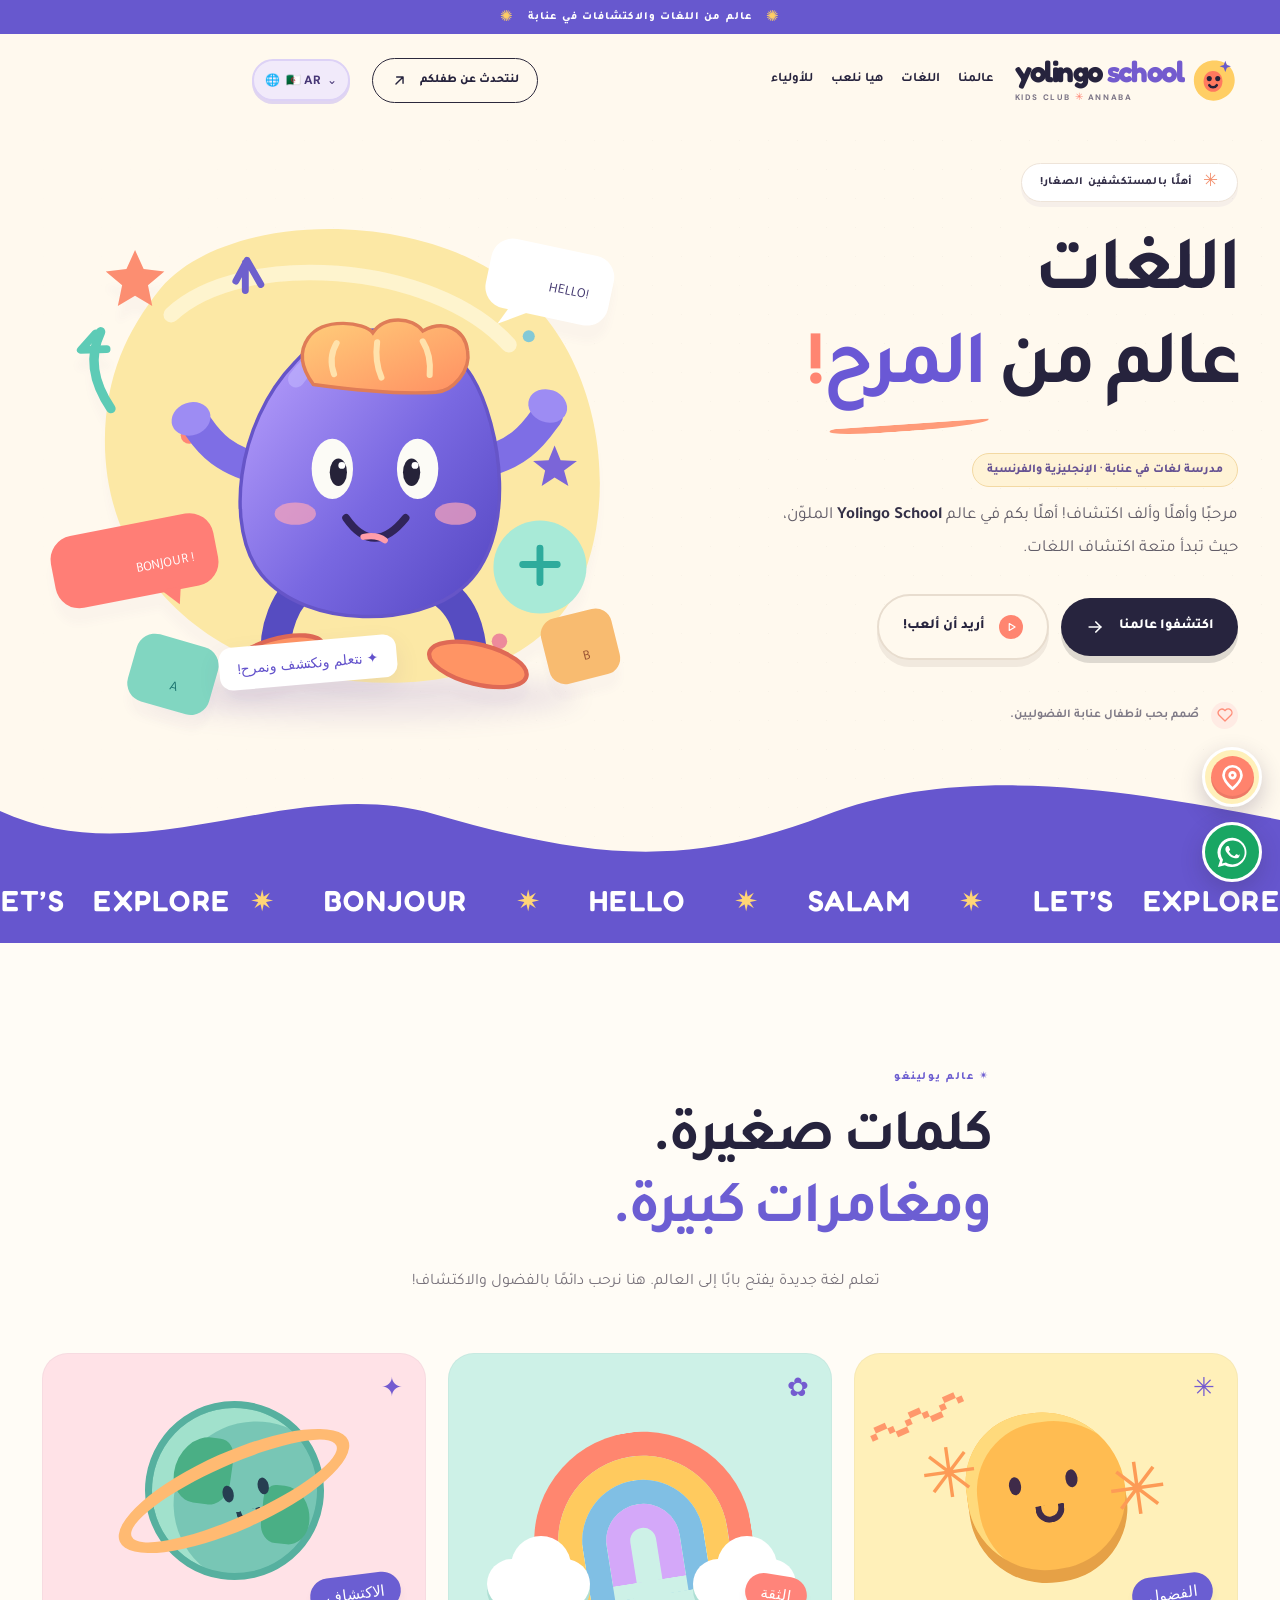
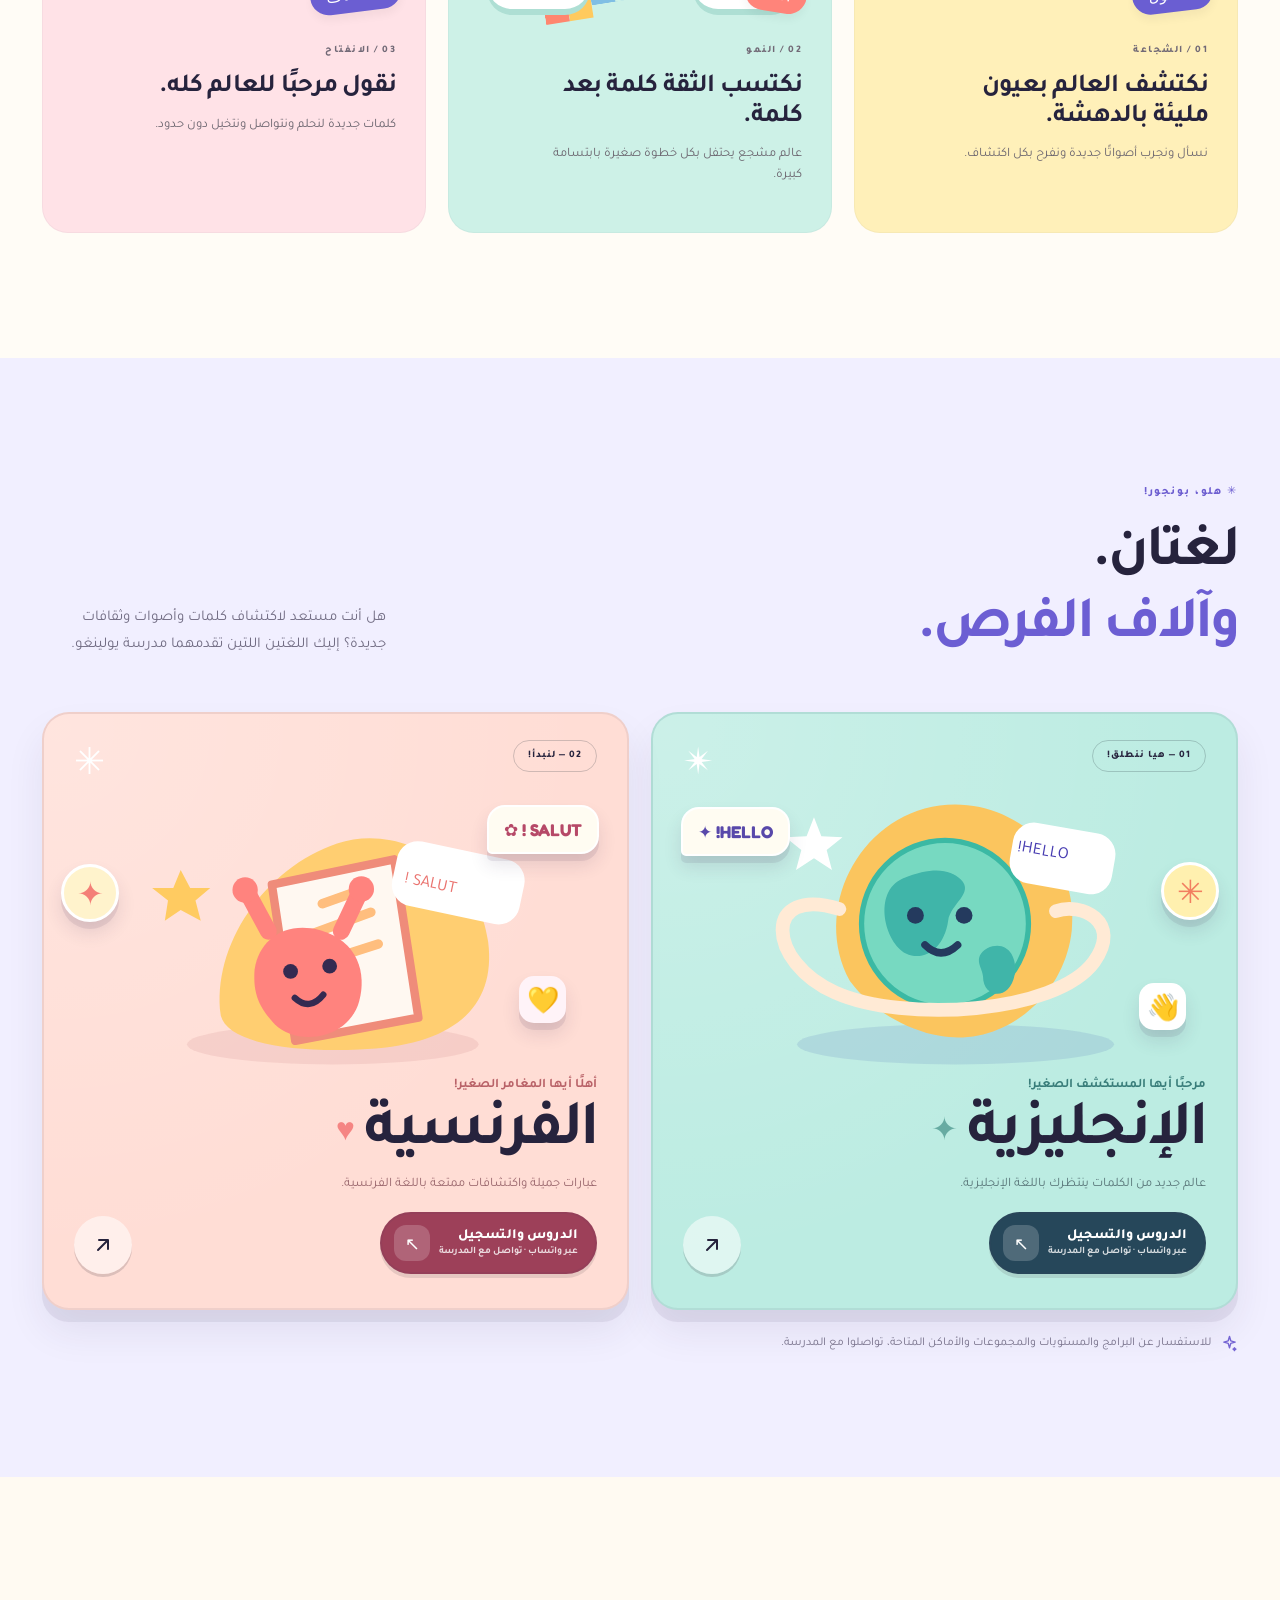
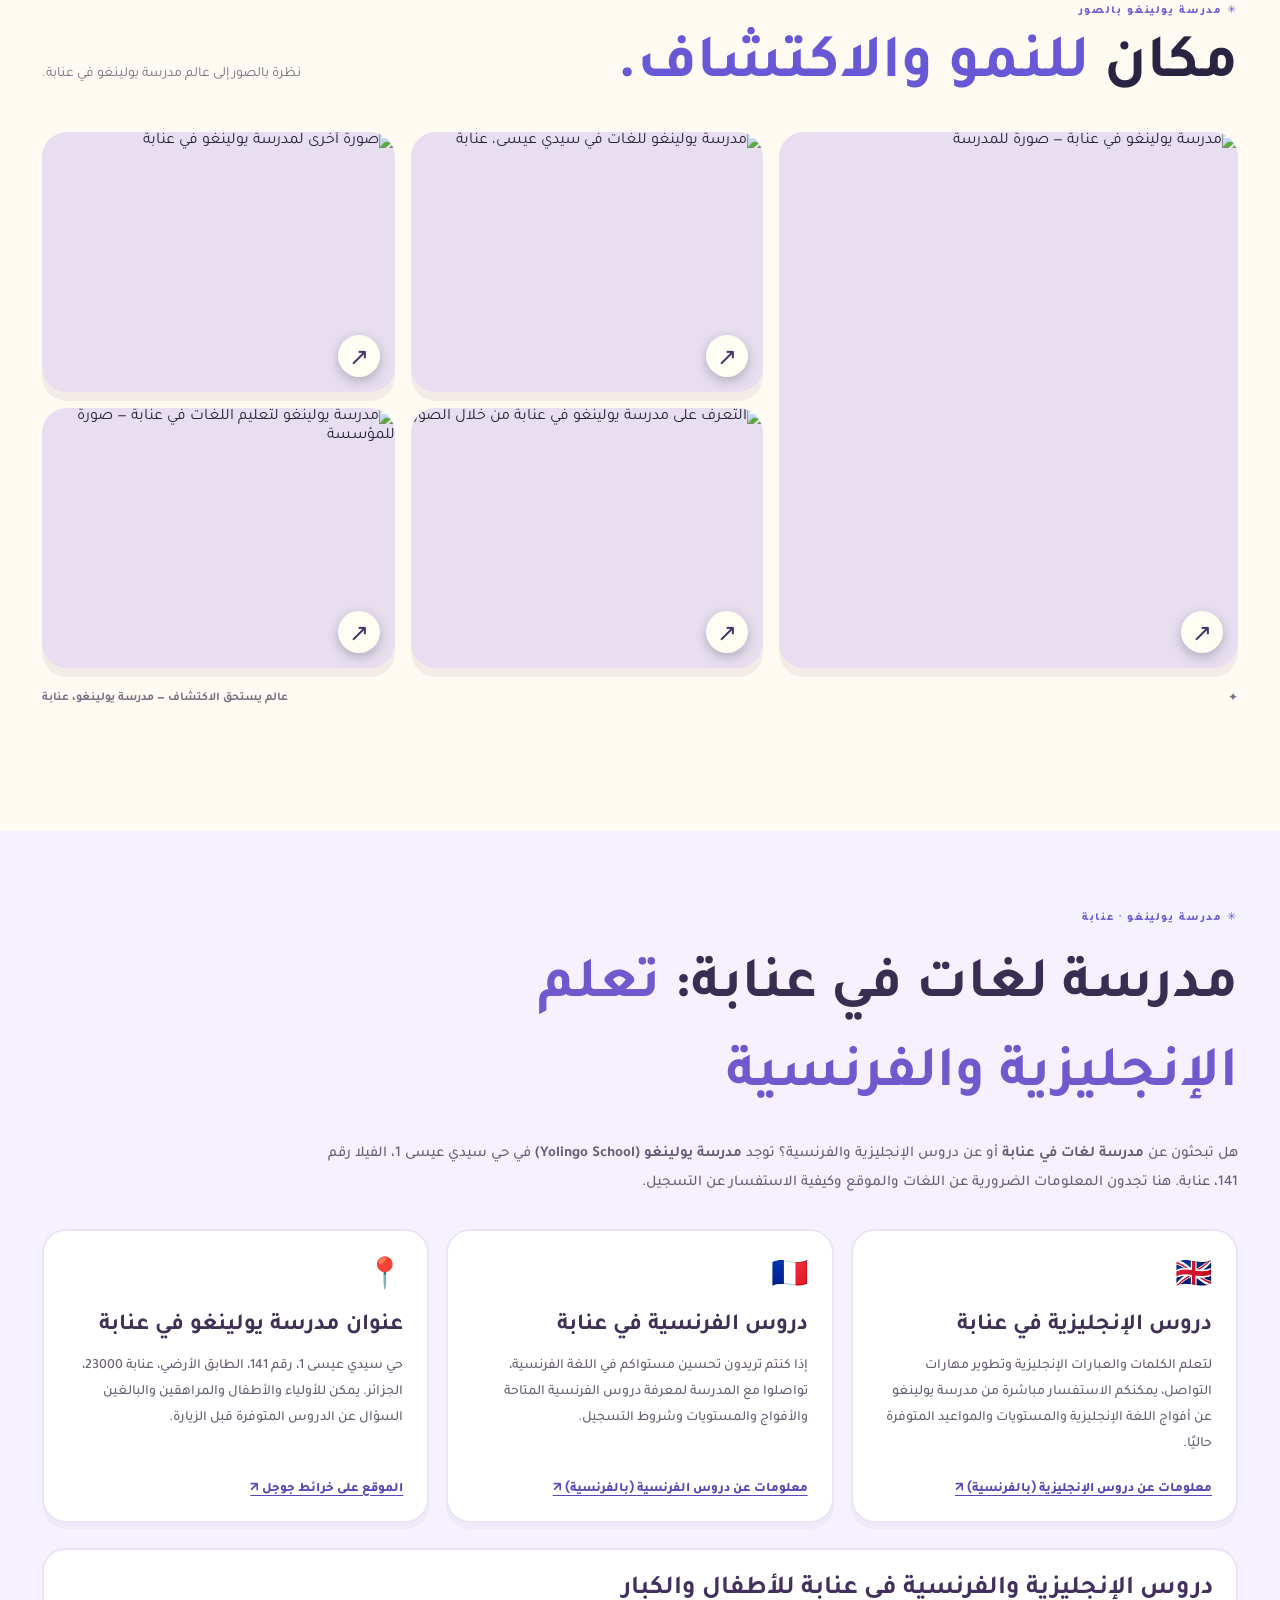
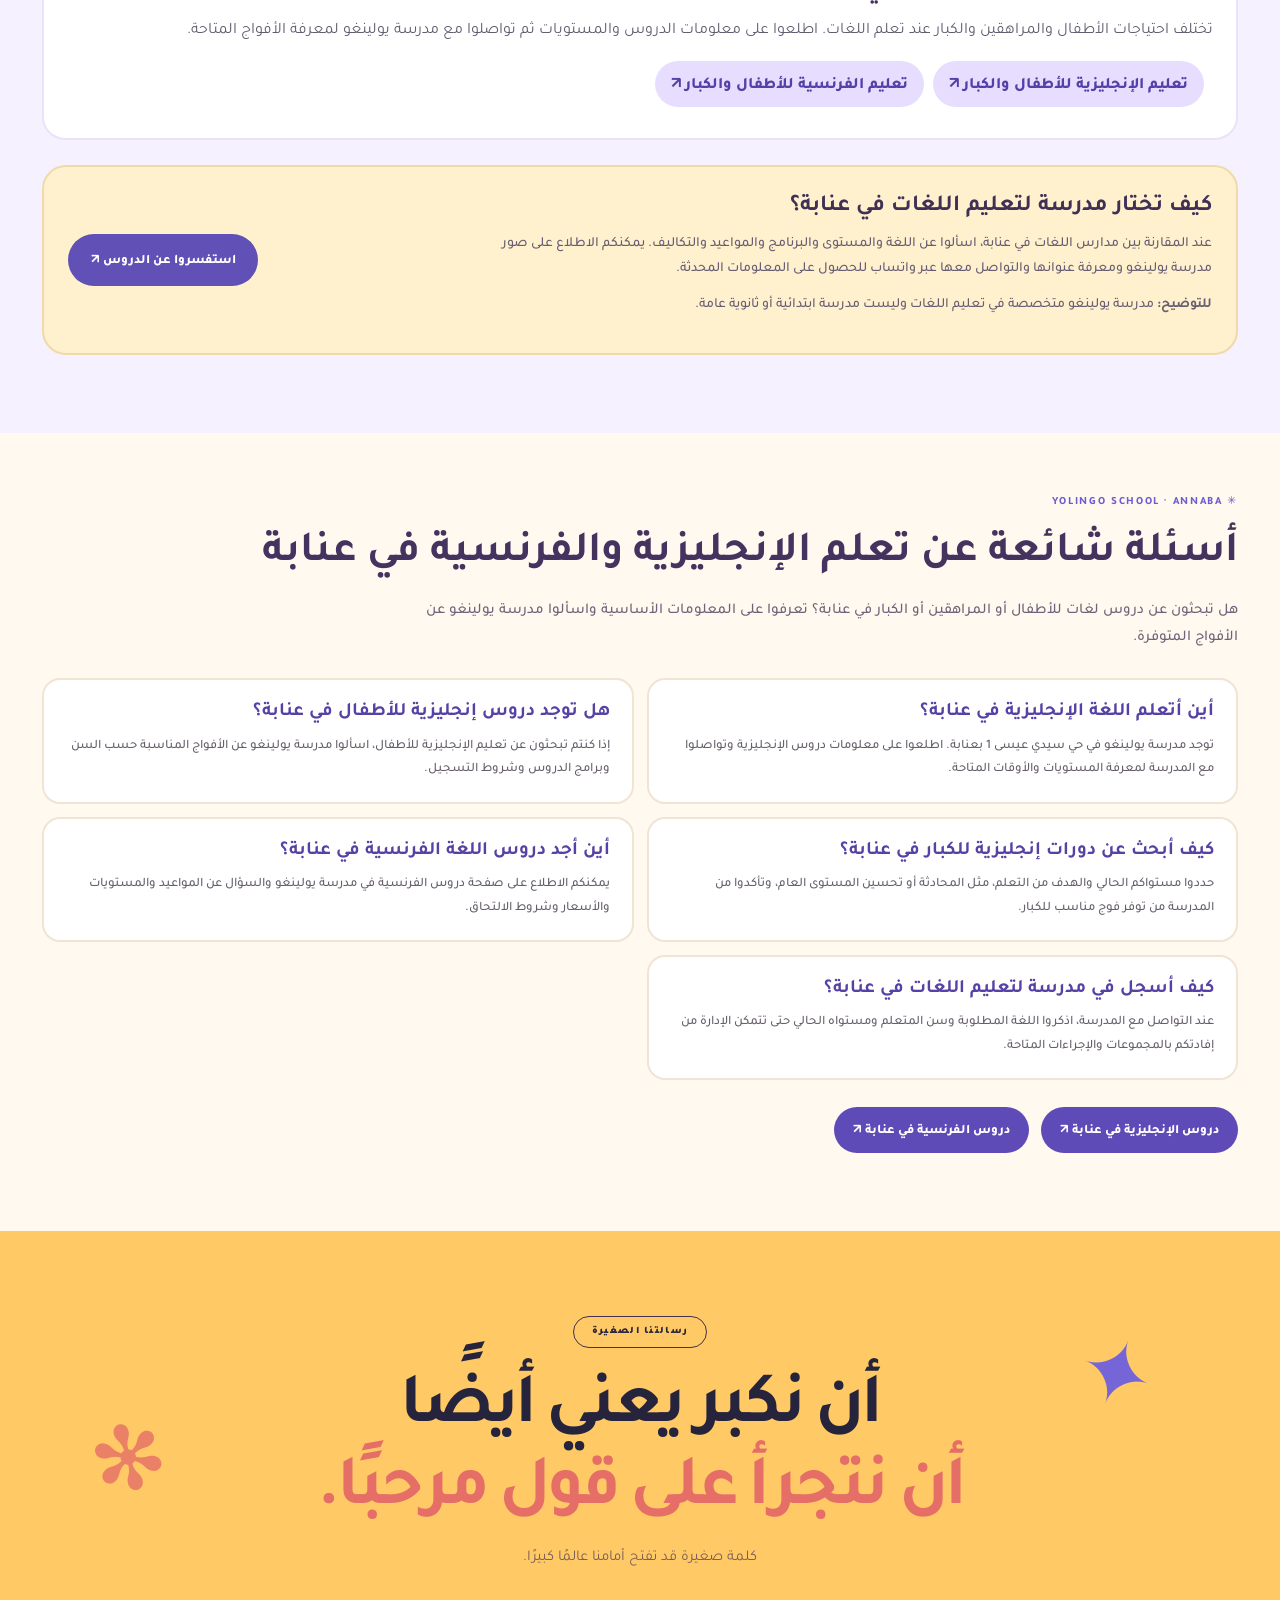
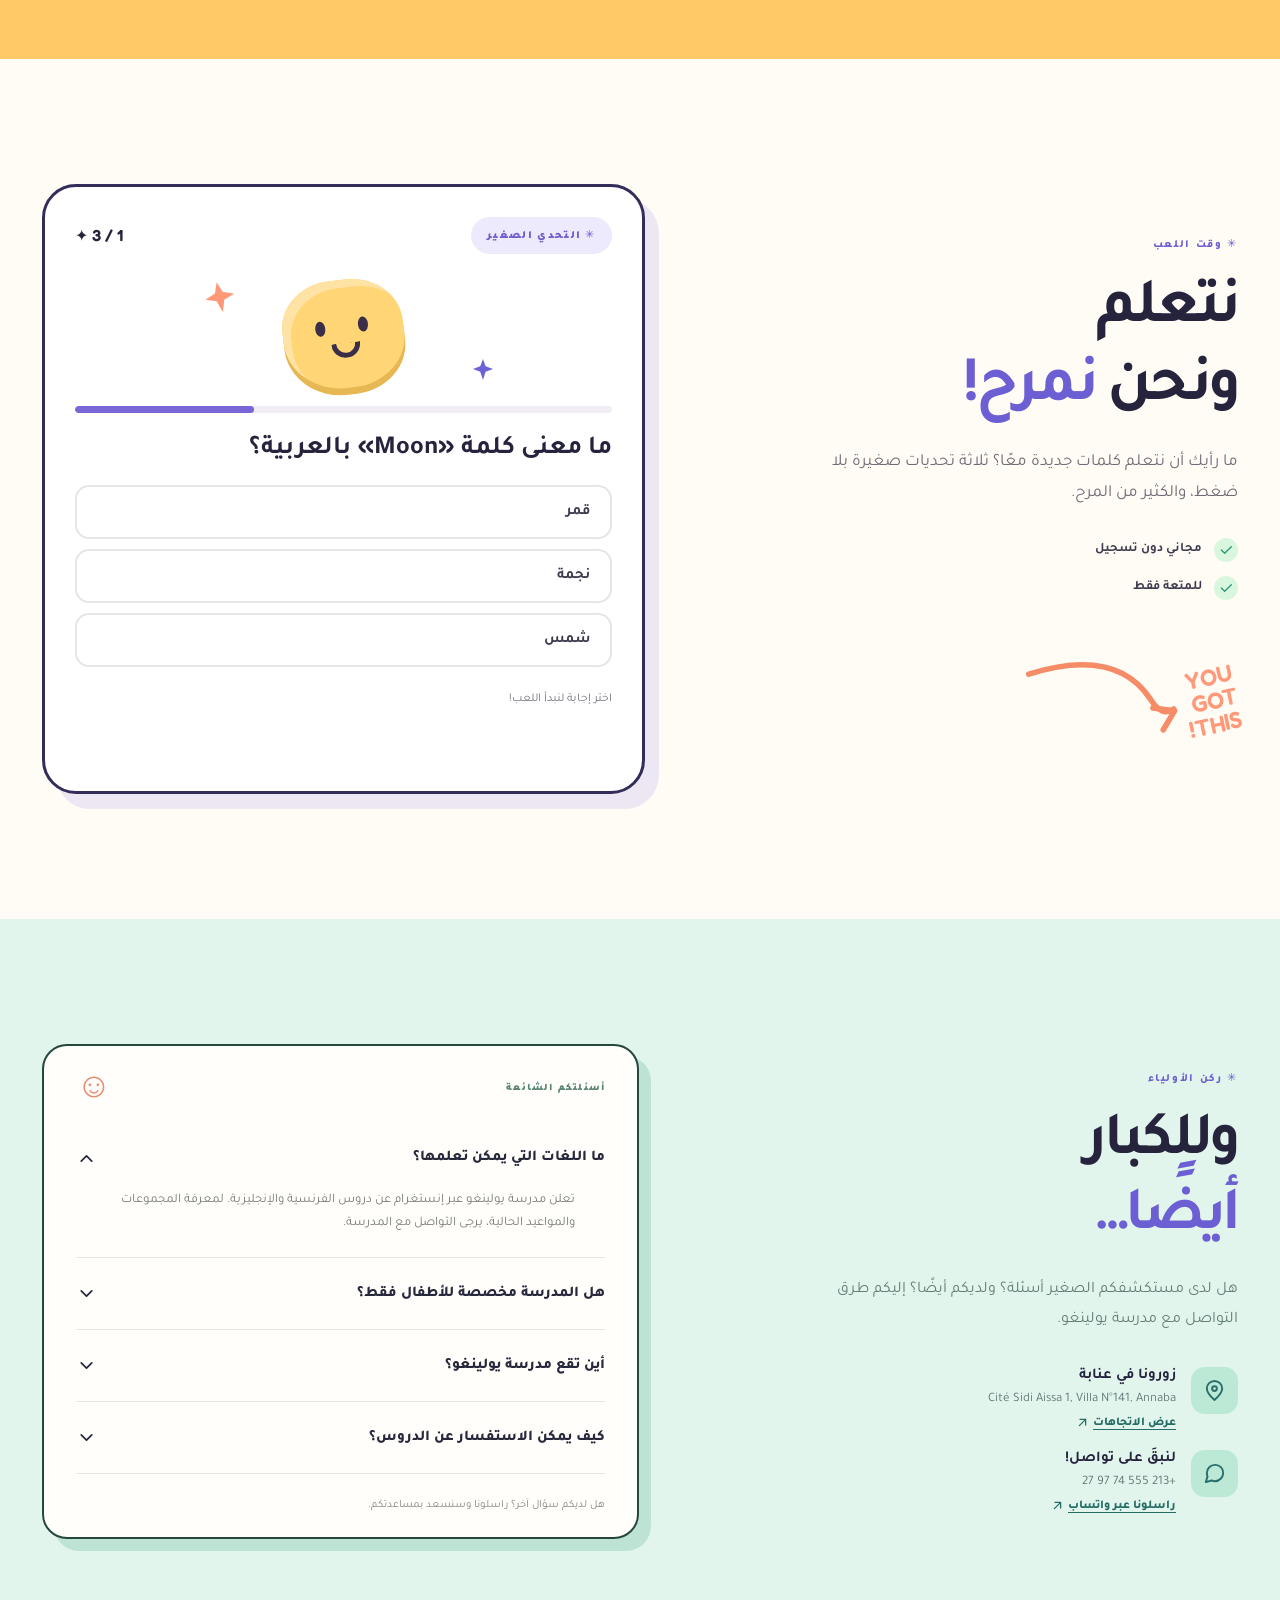
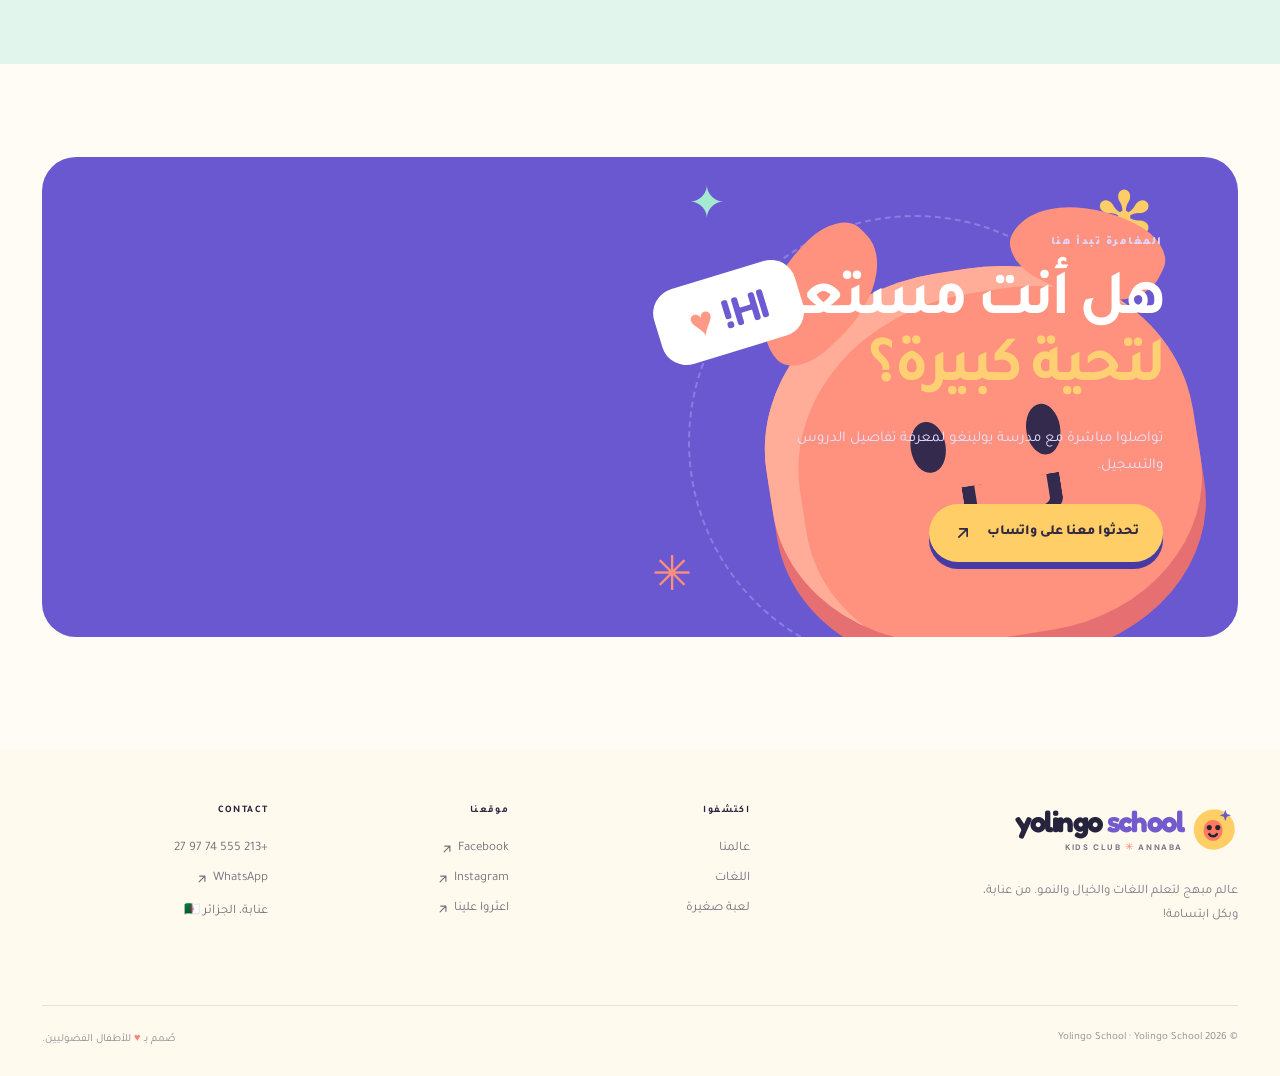
==== ar/index.html @ d71b5281 "Improve Yolingo SEO previews headings images and style caching" ====
<!doctype html>
<html lang="ar" dir="rtl">
  <head>
    
    
    
    <meta charset="UTF-8" />
    <meta name="viewport" content="width=device-width, initial-scale=1.0, viewport-fit=cover" />
    <meta name="theme-color" content="#fff9ed" />
    
    
    
    
    
    
    <link rel="icon" href="/favicon.svg" type="image/svg+xml" />
    <link rel="preconnect" href="https://fonts.googleapis.com" />
    <link rel="preconnect" href="https://fonts.gstatic.com" crossorigin />
    <link href="https://fonts.googleapis.com/css2?family=DM+Sans:wght@400;500;600;700&family=Fredoka:wght@400;500;600;700&display=swap" rel="stylesheet" />
    <script>document.documentElement.classList.add("js")</script>
    
  
    <title>مدرسة يولينغو عنابة | مدرسة لغات ودروس الإنجليزية والفرنسية</title>
    <meta name="description" content="مدرسة يولينغو للغات في عنابة، سيدي عيسى. دروس الإنجليزية والفرنسية للأطفال والمراهقين والكبار. الموقع والتواصل والاستفسار عن التسجيل." />
    <meta name="robots" content="index, follow, max-image-preview:large" />
    <link rel="canonical" href="https://yolingo-school.github.io/ar/" />
    <link rel="alternate" hreflang="x-default" href="https://yolingo-school.github.io/" />
<link rel="alternate" hreflang="fr" href="https://yolingo-school.github.io/" />
<link rel="alternate" hreflang="fr-DZ" href="https://yolingo-school.github.io/" />
<link rel="alternate" hreflang="ar" href="https://yolingo-school.github.io/ar/" />
<link rel="alternate" hreflang="ar-DZ" href="https://yolingo-school.github.io/ar/" />
<link rel="alternate" hreflang="en" href="https://yolingo-school.github.io/en/" />
<link rel="alternate" hreflang="en-DZ" href="https://yolingo-school.github.io/en/" />
    <meta property="og:type" content="website" />
    <meta property="og:site_name" content="Yolingo School" />
    <meta property="og:locale" content="ar_DZ" />
    <meta property="og:url" content="https://yolingo-school.github.io/ar/" />
    <meta property="og:title" content="مدرسة يولينغو عنابة | مدرسة لغات ودروس الإنجليزية والفرنسية" />
    <meta property="og:description" content="مدرسة يولينغو للغات في عنابة، سيدي عيسى. دروس الإنجليزية والفرنسية للأطفال والمراهقين والكبار. الموقع والتواصل والاستفسار عن التسجيل." />
    <meta name="twitter:card" content="summary_large_image" />
    <meta name="twitter:title" content="مدرسة يولينغو عنابة | مدرسة لغات ودروس الإنجليزية والفرنسية" />
    <meta name="twitter:description" content="مدرسة يولينغو للغات في عنابة، سيدي عيسى. دروس الإنجليزية والفرنسية للأطفال والمراهقين والكبار. الموقع والتواصل والاستفسار عن التسجيل." />
    <script type="application/ld+json">{"@context":"https://schema.org","@graph":[{"@type":["EducationalOrganization","LocalBusiness"],"@id":"https://yolingo-school.github.io/#yolingo-school","name":"Yolingo School","alternateName":["Yolingo","مدرسة يولينغو"],"description":"Language school in Annaba, Algeria, offering information about English and French language classes.","url":"https://yolingo-school.github.io/","telephone":"+213555749727","address":{"@type":"PostalAddress","streetAddress":"Cité Sidi Aïssa 1, Villa n°141, rez-de-chaussée","addressLocality":"Annaba","addressRegion":"Annaba","postalCode":"23000","addressCountry":"DZ"},"hasMap":"https://www.google.com/maps/dir/?api=1&destination=Yolingo%20School%2C%20Cit%C3%A9%20Sidi%20A%C3%AFssa%2C%201%20N141%2C%20Annaba%2023000%2C%20Algeria&destination_place_id=ChIJIXw7XKIH8BIRXjGzTcsNA-w","sameAs":["https://www.facebook.com/people/Yolingo-School/61583893682481/","https://www.instagram.com/yolingo_school_/"],"areaServed":{"@type":"City","name":"Annaba"},"availableLanguage":["fr","en","ar"],"contactPoint":{"@type":"ContactPoint","telephone":"+213555749727","contactType":"customer service","availableLanguage":["fr","en","ar"]},"image":"https://yolingo-school.github.io/assets/social-ar.png","logo":"https://yolingo-school.github.io/assets/school-logo.png"},{"@type":"WebSite","@id":"https://yolingo-school.github.io/#website","url":"https://yolingo-school.github.io/","name":"Yolingo School","alternateName":"Yolingo","inLanguage":["fr","ar","en"],"publisher":{"@id":"https://yolingo-school.github.io/#yolingo-school"}},{"@type":"WebPage","@id":"https://yolingo-school.github.io/ar/#webpage","url":"https://yolingo-school.github.io/ar/","name":"Yolingo School — Annaba","inLanguage":"ar","isPartOf":{"@id":"https://yolingo-school.github.io/#website"},"about":{"@id":"https://yolingo-school.github.io/#yolingo-school"},"primaryImageOfPage":{"@type":"ImageObject","url":"https://yolingo-school.github.io/assets/social-ar.png","width":1200,"height":630}}]}</script>
      <link rel="stylesheet" href="/site.css" />
      <meta property="og:image" content="https://yolingo-school.github.io/assets/social-ar.png" />
    <meta property="og:image:secure_url" content="https://yolingo-school.github.io/assets/social-ar.png" />
    <meta property="og:image:type" content="image/png" />
    <meta property="og:image:width" content="1200" />
    <meta property="og:image:height" content="630" />
    <meta property="og:image:alt" content="مدرسة يولينغو في عنابة — دروس اللغة الإنجليزية والفرنسية" />
    <meta name="twitter:image" content="https://yolingo-school.github.io/assets/social-ar.png" />
  </head>
  <body>
    <div id="root"><div class="page-wrap" id="top"><div class="announcement"><span class="announce-star">✺</span> عالم من اللغات والاكتشافات في عنابة <span class="announce-star">✺</span></div><header class="site-header"><div class="header-inner shell"><a href="#top" class="brand " aria-label="Yolingo School — retour en haut"><svg class="brand-symbol" viewBox="0 0 51 52" aria-hidden="true"><path d="M9 13C17 2 36 2 44 13c7 10 5 25-7 31C22 53 7 43 5 30c-1-7 0-12 4-17Z" fill="#FFCE64"></path><path d="M15 27c0-6 4-11 10-11s10 5 10 11-4 11-10 11-10-5-10-11Z" fill="#FF795F"></path><circle cx="21" cy="24" r="2.7" fill="#262339"></circle><circle cx="30" cy="24" r="2.7" fill="#262339"></circle><path d="M21 31c2 3 6 3 8 0" stroke="#262339" stroke-width="2.7" stroke-linecap="round" fill="none"></path><path d="m38 5 1.7 4.5L44 11l-4.3 1.5L38 17l-1.6-4.5L32 11l4.4-1.5L38 5Z" fill="#675ACB"></path></svg><span class="brand-text">yolingo <span class="brand-school">school</span><small>KIDS CLUB <span>✳</span> ANNABA</small></span></a><nav class="" aria-label="Navigation principale"><a href="#univers">عالمنا</a><a href="#langues">اللغات</a><a href="#jeu">هيا نلعب</a><a href="#parents">للأولياء</a><a href="https://wa.me/213555749727?text=Bonjour%20Yolingo%20School%20!%20Je%20souhaiterais%20avoir%20des%20informations%20sur%20vos%20cours%20de%20langues%20pour%20enfants." target="_blank" rel="noopener noreferrer" class="nav-mobile-contact">تواصلوا معنا <svg width="18" height="18" viewBox="0 0 24 24" fill="none" stroke="currentColor" stroke-width="2" stroke-linecap="round" stroke-linejoin="round" aria-hidden="true"><path d="M7 17 17 7M8 7h9v9"></path></svg></a></nav><a href="https://wa.me/213555749727?text=Bonjour%20Yolingo%20School%20!%20Je%20souhaiterais%20avoir%20des%20informations%20sur%20vos%20cours%20de%20langues%20pour%20enfants." target="_blank" rel="noopener noreferrer" class="header-cta">لنتحدث عن طفلكم <svg width="17" height="17" viewBox="0 0 24 24" fill="none" stroke="currentColor" stroke-width="2" stroke-linecap="round" stroke-linejoin="round" aria-hidden="true"><path d="M7 17 17 7M8 7h9v9"></path></svg></a><button aria-label="Ouvrir le menu" class="menu-toggle"><svg width="26" height="26" viewBox="0 0 24 24" fill="none" stroke="currentColor" stroke-width="2" stroke-linecap="round" stroke-linejoin="round" aria-hidden="true"><path d="M4 7h16M4 12h16M4 17h16"></path></svg></button></div></header><main><section class="hero" aria-labelledby="hero-title"><div class="hero-dots" aria-hidden="true"></div><div class="shell hero-grid"><div class="hero-copy"><div class="eyebrow hero-eyebrow"><span class="eyebrow-mini-icon">✳</span> أهلًا بالمستكشفين الصغار!</div><h1 id="hero-title">اللغات<br/>عالم من <span class="highlight-word">المرح<span class="word-underline" aria-hidden="true"></span></span><span class="exclamation">!</span></h1><h2 class="yl-hero-local">مدرسة لغات في عنابة · الإنجليزية والفرنسية</h2><p class="hero-desc">مرحبًا وأهلًا وألف اكتشاف! أهلًا بكم في عالم <strong>Yolingo School</strong> الملوّن، حيث تبدأ متعة اكتشاف اللغات.</p><div class="hero-actions"><a href="#langues" class="btn btn-dark">اكتشفوا عالمنا <svg width="20" height="20" viewBox="0 0 24 24" fill="none" stroke="currentColor" stroke-width="2" stroke-linecap="round" stroke-linejoin="round" aria-hidden="true"><path d="M5 12h14"></path><path d="m13 6 6 6-6 6"></path></svg></a><a href="#jeu" class="btn btn-outline"><span class="play-icon"><svg width="14" height="14" viewBox="0 0 24 24" fill="none" stroke="currentColor" stroke-width="2" stroke-linecap="round" stroke-linejoin="round" aria-hidden="true"><path d="m9 6 10 6-10 6V6Z"></path></svg></span> أريد أن ألعب!</a></div><div class="hero-location"><span class="location-heart"><svg width="16" height="16" viewBox="0 0 24 24" fill="none" stroke="currentColor" stroke-width="2" stroke-linecap="round" stroke-linejoin="round" aria-hidden="true"><path d="M20.8 4.6a5.6 5.6 0 0 0-7.9 0l-.9.9-.9-.9a5.6 5.6 0 0 0-7.9 7.9L12 21l8.8-8.5a5.6 5.6 0 0 0 0-7.9Z"></path></svg></span> صُمم بحب لأطفال عنابة الفضوليين.</div></div><div class="hero-picture"><svg viewBox="0 0 710 640" class="hero-artwork" role="img" aria-label="Illustration joyeuse : personnage violet souriant entouré de lettres et d'étoiles colorées"><defs><linearGradient id="ybody" x1=".1" y1=".2" x2=".95" y2=".95"><stop offset="0" stop-color="#AB94F7"></stop><stop offset=".5" stop-color="#7968E1"></stop><stop offset="1" stop-color="#5749C4"></stop></linearGradient><linearGradient id="yorange" x1="0" y1="0" x2="1" y2="1"><stop offset="0" stop-color="#FFCE7A"></stop><stop offset="1" stop-color="#FF8F62"></stop></linearGradient><radialGradient id="yorb" cx=".3" cy=".2" r=".85"><stop offset="0" stop-color="#FFEBA5"></stop><stop offset="1" stop-color="#F6BE51"></stop></radialGradient><filter id="yshadow" x="-50%" y="-50%" width="200%" height="200%"><feGaussianBlur stdDeviation="14"></feGaussianBlur></filter></defs><ellipse cx="372" cy="590" rx="250" ry="27" fill="#7559AA" opacity=".13" filter="url(#yshadow)"></ellipse><path d="M138 116C208 34 404 24 523 96s148 239 107 350c-39 106-159 145-306 122C174 545 72 432 73 292c1-74 25-126 65-176Z" fill="#FCE8A5"></path><path d="M150 147C231 71 453 84 542 182" fill="none" stroke="#fff9dd" stroke-width="18" stroke-linecap="round" opacity=".75"></path><circle cx="578" cy="440" r="54" fill="#A8EAD7"></circle><path d="M558 437h40M578 418v40" stroke="#2EAB9C" stroke-width="8" stroke-linecap="round"></path><g class="art-orbit art-orbit-1"><path d="M80 256q-32-47-12-89" stroke="#5DCBB6" stroke-width="11" stroke-linecap="round" fill="none"></path><path d="M62 169 45 188l30-1" fill="none" stroke="#5DCBB6" stroke-width="9" stroke-linecap="round" stroke-linejoin="round"></path></g><g class="art-orbit art-orbit-2" transform="translate(515 68) rotate(12)"><rect width="145" height="82" rx="25" fill="white"></rect><path d="M34 76 23 101l38-24" fill="white"></path><text x="73" y="51" fill="#40356D" fontSize="27" fontFamily="Fredoka, sans-serif" fontWeight="600" textAnchor="middle">HELLO!</text></g><g class="art-orbit art-orbit-3" transform="translate(13 390) rotate(-11)"><rect width="192" height="85" rx="28" fill="#FF7E76"></rect><path d="m120 82 18 20 5-20" fill="#FF7E76"></path><text x="96" y="56" fill="white" fontSize="28" fontWeight="600" fontFamily="Fredoka, sans-serif" textAnchor="middle">BONJOUR !</text></g><path d="m108 72 10 22 24 3-19 16 5 24-20-12-20 12 5-24-19-16 24-3 10-22Z" fill="#FC8E71" class="art-spin"></path><path d="m595 299 7 17 19 1-15 11 5 18-16-10-15 10 4-18-14-11 18-1 7-17Z" fill="#7B65D8" class="art-spin"></path><circle cx="171" cy="287" r="10" fill="#FF8676"></circle><circle cx="531" cy="526" r="9" fill="#ED8A9B"></circle><circle cx="565" cy="172" r="7" fill="#83C9D6"></circle><path d="M312 456c-31 16-44 60-40 92" stroke="#564CC1" stroke-width="35" stroke-linecap="round" fill="none"></path><path d="M450 461c42 18 48 58 50 88" stroke="#564CC1" stroke-width="35" stroke-linecap="round" fill="none"></path><ellipse cx="271" cy="547" rx="58" ry="23" transform="rotate(-17 271 547)" fill="#FF9464" stroke="#DF6955" stroke-width="5"></ellipse><ellipse cx="506" cy="553" rx="58" ry="23" transform="rotate(14 506 553)" fill="#FF9464" stroke="#DF6955" stroke-width="5"></ellipse><path d="M266 329c-56-11-73-35-84-51" stroke="#7E6EE5" stroke-width="36" stroke-linecap="round" fill="none"></path><path d="M501 320c56-8 74-41 86-57" stroke="#7E6EE5" stroke-width="36" stroke-linecap="round" fill="none"></path><ellipse cx="173" cy="268" rx="23" ry="19" transform="rotate(-20 173 268)" fill="#9D8CF3"></ellipse><ellipse cx="587" cy="253" rx="23" ry="19" transform="rotate(20 587 253)" fill="#9D8CF3"></ellipse><path d="M294 202c43-53 164-51 205 17 34 56 55 189-11 245-51 45-180 49-233-15-43-52-31-175 39-247Z" fill="url(#ybody)" stroke="#6655C8" stroke-width="4"></path><path d="M295 222c26-37 67-51 127-43" stroke="#C4B8FF" stroke-width="19" stroke-linecap="round" fill="none" opacity=".55"></path><ellipse cx="337" cy="326" rx="24" ry="35" fill="#FCFBF6"></ellipse><ellipse cx="436" cy="326" rx="24" ry="35" fill="#FCFBF6"></ellipse><ellipse cx="344" cy="330" rx="10" ry="16" fill="#262339"></ellipse><ellipse cx="429" cy="330" rx="10" ry="16" fill="#262339"></ellipse><circle cx="348" cy="322" r="4" fill="white"></circle><circle cx="433" cy="322" r="4" fill="white"></circle><ellipse cx="294" cy="378" rx="24" ry="13" fill="#FBA5BB" opacity=".7"></ellipse><ellipse cx="480" cy="378" rx="24" ry="13" fill="#FBA5BB" opacity=".7"></ellipse><path d="M353 383q32 46 69 0" stroke="#302459" stroke-width="9" stroke-linecap="round" fill="none"></path><path d="M373 405q16-3 25 4" stroke="#FF9DAA" stroke-width="7" stroke-linecap="round" fill="none"></path><path d="M315 228c-17-23-15-41-6-54 18-25 66-18 75-6 14-21 46-18 58-2 25-14 49-2 52 23 4 23-17 47-37 48-40 3-105-4-142-9Z" fill="url(#yorange)" stroke="#DF7C57" stroke-width="4"></path><path d="M342 180q-10 17-3 36M389 179q-3 23 5 41M442 178q10 16 8 39" stroke="#FFE2AC" stroke-width="7" stroke-linecap="round" fill="none"></path><g class="art-orbit art-orbit-4" transform="translate(103 524) rotate(16)"><rect width="98" height="81" rx="22" fill="#81D6C1"></rect><text x="49" y="58" fontFamily="Fredoka,sans-serif" textAnchor="middle" fontWeight="600" fontSize="48" fill="#1A726E">A</text></g><g class="art-orbit art-orbit-5" transform="translate(583 493) rotate(-14)"><rect width="84" height="78" rx="19" fill="#F8BB70"></rect><text x="42" y="55" fontFamily="Fredoka,sans-serif" textAnchor="middle" fontWeight="600" fontSize="46" fill="#995233">B</text></g><path d="m225 108 13-24 16 28M236 87v32" stroke="#6E60CD" stroke-width="8" stroke-linecap="round" stroke-linejoin="round" fill="none"></path></svg><span class="hero-float-tag">✦ نتعلم ونكتشف ونمرح!</span></div></div><div class="hero-waveline" aria-hidden="true"><svg viewBox="0 0 1440 97" preserveAspectRatio="none"><path d="M0 38c162 81 325-47 489 4s276 70 438 2 353-29 513 5v48H0Z" fill="#6656CE"></path></svg></div></section><div class="marquee-band"><div class="marquee-track" aria-hidden="true"><span>BONJOUR <b>✷</b> HELLO <b>✷</b> SALAM <b>✷</b> LET’S EXPLORE <b>✷</b> </span><span>BONJOUR <b>✷</b> HELLO <b>✷</b> SALAM <b>✷</b> LET’S EXPLORE <b>✷</b> </span><span>BONJOUR <b>✷</b> HELLO <b>✷</b> SALAM <b>✷</b> LET’S EXPLORE <b>✷</b> </span><span>BONJOUR <b>✷</b> HELLO <b>✷</b> SALAM <b>✷</b> LET’S EXPLORE <b>✷</b> </span></div></div><section id="univers" class="story-section section-padding"><div class="shell"><div class="section-heading centered" data-reveal=""><span class="section-kicker">✴ عالم يولينغو</span><h2>كلمات صغيرة.<br/><em>ومغامرات كبيرة.</em></h2><p>تعلم لغة جديدة يفتح بابًا إلى العالم. هنا نرحب دائمًا بالفضول والاكتشاف!</p></div><div class="story-layout"><div class="story-feature story-feature-yellow" data-reveal=""><div class="story-icon-wrap">✳</div><div class="story-picture story-picture-play"><span class="picture-squiggle">〰</span><div class="sun-face"><span class="sf-eye"></span><span class="sf-eye"></span><span class="sf-mouth"></span></div><span class="picture-tag picture-tag-blue">الفضول</span></div><div class="story-body"><span>01 / الشجاعة</span><h3>نكتشف العالم بعيون مليئة بالدهشة.</h3><p>نسأل ونجرب أصواتًا جديدة ونفرح بكل اكتشاف.</p></div></div><div class="story-feature story-feature-mint" data-reveal=""><div class="story-icon-wrap">✿</div><div class="story-picture story-picture-smile"><div class="rainbow-arch"><i></i><i></i><i></i><i></i></div><span class="puffy-cloud cloud-left"></span><span class="puffy-cloud cloud-right"></span><span class="picture-tag picture-tag-coral">الثقة</span></div><div class="story-body"><span>02 / النمو</span><h3>نكتسب الثقة كلمة بعد كلمة.</h3><p>عالم مشجع يحتفل بكل خطوة صغيرة بابتسامة كبيرة.</p></div></div><div class="story-feature story-feature-pink" data-reveal=""><div class="story-icon-wrap">✦</div><div class="story-picture story-picture-world"><div class="earth-smile"><i class="earth-eye"></i><i class="earth-eye"></i><i class="earth-mouth"></i></div><span class="planet-ring"></span><span class="picture-tag picture-tag-purple">الاكتشاف</span></div><div class="story-body"><span>03 / الانفتاح</span><h3>نقول مرحبًا للعالم كله.</h3><p>كلمات جديدة لنحلم ونتواصل ونتخيل دون حدود.</p></div></div></div></div></section><section id="langues" class="languages-section section-padding"><div class="shell"><div class="languages-header" data-reveal=""><div><span class="section-kicker">✳ هلو، بونجور!</span><h2>لغتان.<br/><em>وآلاف الفرص.</em></h2></div><p>هل أنت مستعد لاكتشاف كلمات وأصوات وثقافات جديدة؟ إليك اللغتين اللتين تقدمهما مدرسة يولينغو.</p></div><div class="language-grid"><a class="language-card english-card course-choice" data-reveal="" data-course="english" href="https://wa.me/213555749727?text=Bonjour%20!%20Je%20souhaite%20conna%C3%AEtre%20les%20informations%20sur%20les%20cours%20d%E2%80%99anglais%20pour%20enfants%20chez%20Yolingo%20School." target="_blank" rel="noopener noreferrer" aria-label="Informations et inscriptions pour les cours d’anglais"><div class="course-kinetic-stickers" aria-hidden="true"><span class="course-motion-badge word">HELLO! ✦</span><span class="course-motion-badge spark">✳</span><span class="course-motion-badge wave">👋</span></div><div class="language-card-top"><span class="language-number">01 — هيا ننطلق!</span><span class="language-deco-star">✴</span></div><svg viewBox="0 0 420 265" class="language-art" aria-hidden="true"><ellipse cx="220" cy="235" rx="150" ry="19" fill="#334EAA" opacity=".12"></ellipse><path d="M120 175c-36-66 7-155 85-166 70-9 133 49 125 118-7 65-67 111-125 100-33-6-66-26-85-52Z" fill="#FBC55E"></path><circle cx="210" cy="121" r="79" fill="#77D9C1" stroke="#3BB9A4" stroke-width="5"></circle><path d="M170 78c30-12 45-8 55 1 13 13-10 23-12 39-4 27-23 39-40 31-20-10-32-58-3-71Zm80 66c17-8 29 6 26 25-5 26-30 22-30 2 0-8-11-18 4-27Z" fill="#40B5A9"></path><circle cx="182" cy="113" r="8" fill="#243A5E"></circle><circle cx="228" cy="113" r="8" fill="#243A5E"></circle><path d="M191 141q15 15 31 0" stroke="#243A5E" stroke-width="7" fill="none" stroke-linecap="round"></path><path d="M110 107C37 84 41 157 106 186s209 20 245-29c27-38-12-57-36-48" stroke="#FFEAD5" stroke-width="13" stroke-linecap="round" fill="none"></path><rect x="278" y="22" width="98" height="58" rx="20" fill="#fff" transform="rotate(10 278 22)"></rect><text x="326" y="60" textAnchor="middle" fill="#463BB1" fontFamily="Fredoka,sans-serif" fontSize="21" fontWeight="600" transform="rotate(10 326 60)">HELLO!</text><path d="m86 20 7 18 20 1-15 12 5 19-17-11-17 11 5-19-15-12 20-1 7-18Z" fill="#fff"></path></svg><div class="language-card-bottom"><div><span class="language-subtitle">مرحبًا أيها المستكشف الصغير!</span><h3>الإنجليزية <span>✦</span></h3><p>عالم جديد من الكلمات ينتظرك باللغة الإنجليزية.</p><span class="course-cta"><span class="course-cta-copy"><span class="course-cta-title">Infos &amp; inscriptions</span><span class="course-cta-sub">عبر واتساب · تواصل مع المدرسة</span></span><span class="course-cta-arrow" aria-hidden="true">↗</span></span></div><span class="round-arrow" aria-hidden="true"><svg width="24" height="24" viewBox="0 0 24 24" fill="none" stroke="currentColor" stroke-width="2" stroke-linecap="round" stroke-linejoin="round" aria-hidden="true"><path d="M7 17 17 7M8 7h9v9"></path></svg></span></div></a><a class="language-card french-card course-choice" data-reveal="" data-course="french" href="https://wa.me/213555749727?text=Bonjour%20!%20Je%20souhaite%20conna%C3%AEtre%20les%20informations%20sur%20les%20cours%20de%20fran%C3%A7ais%20pour%20enfants%20chez%20Yolingo%20School." target="_blank" rel="noopener noreferrer" aria-label="Informations et inscriptions pour les cours de français"><div class="course-kinetic-stickers" aria-hidden="true"><span class="course-motion-badge word">SALUT ! ✿</span><span class="course-motion-badge spark">✦</span><span class="course-motion-badge wave">💛</span></div><div class="language-card-top"><span class="language-number">02 — لنبدأ!</span><span class="language-deco-star">✳</span></div><svg viewBox="0 0 420 265" class="language-art" aria-hidden="true"><ellipse cx="207" cy="235" rx="138" ry="19" fill="#AA4454" opacity=".1"></ellipse><path d="M101 208c-9-67 42-140 110-163 61-21 135 25 143 93 8 63-34 99-122 102-70 3-125-8-131-32Z" fill="#FFCE71"></path><path d="M143 93 255 55l41 146-113 36Z" fill="#FFF8F1" stroke="#EF8C7A" stroke-width="8" stroke-linejoin="round" transform="rotate(7 220 140)"></path><path d="M197 102 231 90M178 134l65-24M188 160l62-20" stroke="#FFBE7E" stroke-width="9" stroke-linecap="round"></path><path d="M133 164c4-28 29-46 62-37 36 10 44 41 37 67-10 37-59 43-80 22-14-15-21-28-19-52Z" fill="#FF837E"></path><circle cx="167" cy="166" r="7" fill="#342A51"></circle><circle cx="204" cy="161" r="7" fill="#342A51"></circle><path d="M171 191q14 13 27-3" fill="none" stroke="#342A51" stroke-width="6" stroke-linecap="round"></path><path d="m146 128-20-37M215 128l18-38" stroke="#FF837E" stroke-width="16" stroke-linecap="round"></path><circle cx="124" cy="89" r="12" fill="#FF837E"></circle><circle cx="234" cy="88" r="12" fill="#FF837E"></circle><g transform="translate(272 39) rotate(12)"><rect width="123" height="62" rx="20" fill="#fff"></rect><text x="61" y="41" fill="#EA736F" fontSize="22" fontFamily="Fredoka,sans-serif" textAnchor="middle" fontWeight="600">SALUT !</text></g><path d="m63 70 9 17 19 0-14 12 5 19-19-10-15 10 3-19-15-12h20l7-17Z" fill="#FFCB61"></path></svg><div class="language-card-bottom"><div><span class="language-subtitle">أهلًا أيها المغامر الصغير!</span><h3>الفرنسية <span>♥</span></h3><p>عبارات جميلة واكتشافات ممتعة باللغة الفرنسية.</p><span class="course-cta"><span class="course-cta-copy"><span class="course-cta-title">Infos &amp; inscriptions</span><span class="course-cta-sub">عبر واتساب · تواصل مع المدرسة</span></span><span class="course-cta-arrow" aria-hidden="true">↗</span></span></div><span class="round-arrow" aria-hidden="true"><svg width="24" height="24" viewBox="0 0 24 24" fill="none" stroke="currentColor" stroke-width="2" stroke-linecap="round" stroke-linejoin="round" aria-hidden="true"><path d="M7 17 17 7M8 7h9v9"></path></svg></span></div></a></div><div class="language-footnote"><svg width="17" height="17" viewBox="0 0 24 24" fill="none" stroke="currentColor" stroke-width="2" stroke-linecap="round" stroke-linejoin="round" aria-hidden="true"><path d="m12 2 1.8 6.2L20 10l-6.2 1.8L12 18l-1.8-6.2L4 10l6.2-1.8L12 2Z"></path><path d="m19 18 .7 1.3L21 20l-1.3.7L19 22l-.7-1.3L17 20l1.3-.7L19 18Z"></path></svg> للاستفسار عن البرامج والمستويات والمجموعات والأماكن المتاحة، تواصلوا مع المدرسة.</div></div></section><section id="photos" class="yolingo-gallery-section section-padding" aria-labelledby="gallery-title"><div class="shell"><div class="yl-gallery-heading"><div><span class="section-kicker">✳ مدرسة يولينغو بالصور</span><h2 id="gallery-title">مكان <em>للنمو والاكتشاف.</em></h2></div><p>نظرة بالصور إلى عالم مدرسة يولينغو في عنابة.</p></div><div class="yl-gallery-track" aria-label="Photos de Yolingo School"><a class="yl-gallery-photo yl-gallery-photo-1" href="https://lh3.googleusercontent.com/gps-cs-s/ANWiy9RXkZxK2fuibu9xvFJJxNdwMlWX9Hmm6TpPHmRTxs9DQ3gcvHsPgLQIPVK4U6Q1ghweDkpzAxwLbEn-EIfHPybwQroOkIw5hEMqWZMLWOjMa-EZIgV0Nyh_P4SNsnEJ9RDYCUn_St6xkrXX=s1360-w1360-h1020-rw" target="_blank" rel="noopener noreferrer" aria-label="Agrandir la photo 1 de Yolingo School"><img src="https://lh3.googleusercontent.com/gps-cs-s/ANWiy9RXkZxK2fuibu9xvFJJxNdwMlWX9Hmm6TpPHmRTxs9DQ3gcvHsPgLQIPVK4U6Q1ghweDkpzAxwLbEn-EIfHPybwQroOkIw5hEMqWZMLWOjMa-EZIgV0Nyh_P4SNsnEJ9RDYCUn_St6xkrXX=s1360-w1360-h1020-rw" alt="مدرسة يولينغو في عنابة — صورة للمدرسة" width="1360" height="1020" loading="lazy" decoding="async" referrerpolicy="no-referrer"><span class="yl-gallery-expand" aria-hidden="true">↗</span></a><a class="yl-gallery-photo yl-gallery-photo-2" href="https://lh3.googleusercontent.com/gps-cs-s/ANWiy9SeZEdMfoycMdjJTXCi7EBUMUKxN-3o6E_qHXL41_Io9rk50Y1kXKQdrJCjDdzBYDKgTUi8GMU8wcOpMY3mwge7HLr7Y_QWSjDk4lzmCrxi6wVElPmixC1jk_BGWyI6JgQWIyUHwGstqlW5=s1360-w1360-h1020-rw" target="_blank" rel="noopener noreferrer" aria-label="Agrandir la photo 2 de Yolingo School"><img src="https://lh3.googleusercontent.com/gps-cs-s/ANWiy9SeZEdMfoycMdjJTXCi7EBUMUKxN-3o6E_qHXL41_Io9rk50Y1kXKQdrJCjDdzBYDKgTUi8GMU8wcOpMY3mwge7HLr7Y_QWSjDk4lzmCrxi6wVElPmixC1jk_BGWyI6JgQWIyUHwGstqlW5=s1360-w1360-h1020-rw" alt="مدرسة يولينغو للغات في سيدي عيسى، عنابة" width="1360" height="1020" loading="lazy" decoding="async" referrerpolicy="no-referrer"><span class="yl-gallery-expand" aria-hidden="true">↗</span></a><a class="yl-gallery-photo yl-gallery-photo-3" href="https://lh3.googleusercontent.com/gps-cs-s/ANWiy9SZIjOhsA2J3OWp-w5BMKVCSRSuAmU_nKIeNIr8bVE0QBSo5DWhXJAlkNVl9aX9_HEnuMMDknSMfg6hdBYMODJBzioToatHBiiPM_udTzAXDDM0swsfdIjgmhuvJJEGv5A3tCnD6q3VjdaD=s1360-w1360-h1020-rw" target="_blank" rel="noopener noreferrer" aria-label="Agrandir la photo 3 de Yolingo School"><img src="https://lh3.googleusercontent.com/gps-cs-s/ANWiy9SZIjOhsA2J3OWp-w5BMKVCSRSuAmU_nKIeNIr8bVE0QBSo5DWhXJAlkNVl9aX9_HEnuMMDknSMfg6hdBYMODJBzioToatHBiiPM_udTzAXDDM0swsfdIjgmhuvJJEGv5A3tCnD6q3VjdaD=s1360-w1360-h1020-rw" alt="صورة أخرى لمدرسة يولينغو في عنابة" width="1360" height="1020" loading="lazy" decoding="async" referrerpolicy="no-referrer"><span class="yl-gallery-expand" aria-hidden="true">↗</span></a><a class="yl-gallery-photo yl-gallery-photo-4" href="https://lh3.googleusercontent.com/gps-cs-s/ANWiy9Tz8EF0_0tDx5dclKGLboYmF8OS2g8mbn5AT2QABMEcS-idCKuUfNCSdXFxwqUtpIFPGGdt18PmQmMDmEAzhoX9rmbz924Yti4UhT6DTEH3gJfEQpy0HMX4NJe8C3yVoaGn2Dmc3ScUFx2F=s1360-w1360-h1020-rw" target="_blank" rel="noopener noreferrer" aria-label="Agrandir la photo 4 de Yolingo School"><img src="https://lh3.googleusercontent.com/gps-cs-s/ANWiy9Tz8EF0_0tDx5dclKGLboYmF8OS2g8mbn5AT2QABMEcS-idCKuUfNCSdXFxwqUtpIFPGGdt18PmQmMDmEAzhoX9rmbz924Yti4UhT6DTEH3gJfEQpy0HMX4NJe8C3yVoaGn2Dmc3ScUFx2F=s1360-w1360-h1020-rw" alt="التعرف على مدرسة يولينغو في عنابة من خلال الصور" width="1360" height="1020" loading="lazy" decoding="async" referrerpolicy="no-referrer"><span class="yl-gallery-expand" aria-hidden="true">↗</span></a><a class="yl-gallery-photo yl-gallery-photo-5" href="https://lh3.googleusercontent.com/gps-cs-s/ANWiy9QDB-S_ay-1dXpn0R2XVGwbuBTI5-odf7BJBYWS4ps59Zrk_lRh_gEJeWQxbHDbabrWtudogwgsHJJxpUo6xjJoz8MzCFID5P0uQqAceiv4CO2iCt1KNY4W_Guzm26CJHsd2yntC4RlaFJ1=s1360-w1360-h1020-rw" target="_blank" rel="noopener noreferrer" aria-label="Agrandir la photo 5 de Yolingo School"><img src="https://lh3.googleusercontent.com/gps-cs-s/ANWiy9QDB-S_ay-1dXpn0R2XVGwbuBTI5-odf7BJBYWS4ps59Zrk_lRh_gEJeWQxbHDbabrWtudogwgsHJJxpUo6xjJoz8MzCFID5P0uQqAceiv4CO2iCt1KNY4W_Guzm26CJHsd2yntC4RlaFJ1=s1360-w1360-h1020-rw" alt="مدرسة يولينغو لتعليم اللغات في عنابة — صورة للمؤسسة" width="1360" height="1020" loading="lazy" decoding="async" referrerpolicy="no-referrer"><span class="yl-gallery-expand" aria-hidden="true">↗</span></a></div><div class="yl-gallery-caption">✦ <span>عالم يستحق الاكتشاف — مدرسة يولينغو، عنابة</span><span class="yl-gallery-swipe">← اسحب لمشاهدة المزيد من الصور →</span></div></div></section><section id="madrasat-loghat-annaba" class="yl-seo-section" dir="rtl" aria-labelledby="yl-seo-title"><div class="shell"><span class="section-kicker">✳ مدرسة يولينغو · عنابة</span><h2 id="yl-seo-title">مدرسة لغات في عنابة: <em>تعلم الإنجليزية والفرنسية</em></h2><p class="yl-seo-lead">هل تبحثون عن <strong>مدرسة لغات في عنابة</strong> أو عن دروس الإنجليزية والفرنسية؟ توجد <strong>مدرسة يولينغو (Yolingo School)</strong> في حي سيدي عيسى 1، الفيلا رقم 141، عنابة. هنا تجدون المعلومات الضرورية عن اللغات والموقع وكيفية الاستفسار عن التسجيل.</p><div class="yl-seo-grid"><article><span>🇬🇧</span><h3>دروس الإنجليزية في عنابة</h3><p>لتعلم الكلمات والعبارات الإنجليزية وتطوير مهارات التواصل، يمكنكم الاستفسار مباشرة من مدرسة يولينغو عن أفواج اللغة الإنجليزية والمستويات والمواعيد المتوفرة حاليًا.</p><a href="/ar/taalim-alenglizia-annaba/">معلومات عن دروس الإنجليزية (بالفرنسية) ↗</a></article><article><span>🇫🇷</span><h3>دروس الفرنسية في عنابة</h3><p>إذا كنتم تريدون تحسين مستواكم في اللغة الفرنسية، تواصلوا مع المدرسة لمعرفة دروس الفرنسية المتاحة والأفواج والمستويات وشروط التسجيل.</p><a href="/ar/taalim-alfransiya-annaba/">معلومات عن دروس الفرنسية (بالفرنسية) ↗</a></article><article><span>📍</span><h3>عنوان مدرسة يولينغو في عنابة</h3><p>حي سيدي عيسى 1، رقم 141، الطابق الأرضي، عنابة 23000، الجزائر. يمكن للأولياء والأطفال والمراهقين والبالغين السؤال عن الدروس المتوفرة قبل الزيارة.</p><a href="https://www.google.com/maps/dir/?api=1&amp;destination=Yolingo%20School%2C%20Cit%C3%A9%20Sidi%20A%C3%AFssa%2C%201%20N141%2C%20Annaba%2023000%2C%20Algeria&amp;destination_place_id=ChIJIXw7XKIH8BIRXjGzTcsNA-w" target="_blank" rel="noopener noreferrer">الموقع على خرائط جوجل ↗</a></article></div><div class="yl-intent-age"><h3>دروس الإنجليزية والفرنسية في عنابة للأطفال والكبار</h3><p>تختلف احتياجات الأطفال والمراهقين والكبار عند تعلم اللغات. اطلعوا على معلومات الدروس والمستويات ثم تواصلوا مع مدرسة يولينغو لمعرفة الأفواج المتاحة.</p><a href="/ar/taalim-alenglizia-annaba/">تعليم الإنجليزية للأطفال والكبار ↗</a><a href="/ar/taalim-alfransiya-annaba/">تعليم الفرنسية للأطفال والكبار ↗</a></div><div class="yl-seo-bottom"><div><h3>كيف تختار مدرسة لتعليم اللغات في عنابة؟</h3><p>عند المقارنة بين مدارس اللغات في عنابة، اسألوا عن اللغة والمستوى والبرنامج والمواعيد والتكاليف. يمكنكم الاطلاع على صور مدرسة يولينغو ومعرفة عنوانها والتواصل معها عبر واتساب للحصول على المعلومات المحدثة.</p><p><strong>للتوضيح:</strong> مدرسة يولينغو متخصصة في تعليم اللغات وليست مدرسة ابتدائية أو ثانوية عامة.</p></div><a class="yl-seo-contact" href="https://wa.me/213555749727?text=مرحبًا%20مدرسة%20يولينغو%20!%20أريد%20معلومات%20عن%20دروس%20اللغات%20في%20عنابة." target="_blank" rel="noopener noreferrer">استفسروا عن الدروس ↗</a></div></div></section><section class="yl-seo-faq" id="questions-langues-annaba" aria-labelledby="yl-faq-title"><div class="shell"><span class="section-kicker">✳ YOLINGO SCHOOL · ANNABA</span><h2 id="yl-faq-title">أسئلة شائعة عن تعلم الإنجليزية والفرنسية في عنابة</h2><p class="yl-seo-faq-intro">هل تبحثون عن دروس لغات للأطفال أو المراهقين أو الكبار في عنابة؟ تعرفوا على المعلومات الأساسية واسألوا مدرسة يولينغو عن الأفواج المتوفرة.</p><div class="yl-seo-faq-list"><article><h3>أين أتعلم اللغة الإنجليزية في عنابة؟</h3><p>توجد مدرسة يولينغو في حي سيدي عيسى 1 بعنابة. اطلعوا على معلومات دروس الإنجليزية وتواصلوا مع المدرسة لمعرفة المستويات والأوقات المتاحة.</p></article><article><h3>هل توجد دروس إنجليزية للأطفال في عنابة؟</h3><p>إذا كنتم تبحثون عن تعليم الإنجليزية للأطفال، اسألوا مدرسة يولينغو عن الأفواج المناسبة حسب السن وبرامج الدروس وشروط التسجيل.</p></article><article><h3>كيف أبحث عن دورات إنجليزية للكبار في عنابة؟</h3><p>حددوا مستواكم الحالي والهدف من التعلم، مثل المحادثة أو تحسين المستوى العام، وتأكدوا من المدرسة من توفر فوج مناسب للكبار.</p></article><article><h3>أين أجد دروس اللغة الفرنسية في عنابة؟</h3><p>يمكنكم الاطلاع على صفحة دروس الفرنسية في مدرسة يولينغو والسؤال عن المواعيد والمستويات والأسعار وشروط الالتحاق.</p></article><article><h3>كيف أسجل في مدرسة لتعليم اللغات في عنابة؟</h3><p>عند التواصل مع المدرسة، اذكروا اللغة المطلوبة وسن المتعلم ومستواه الحالي حتى تتمكن الإدارة من إفادتكم بالمجموعات والإجراءات المتاحة.</p></article></div><nav class="yl-seo-faq-links" aria-label="Language course pages"><a href="/ar/taalim-alenglizia-annaba/">دروس الإنجليزية في عنابة ↗</a><a href="/ar/taalim-alfransiya-annaba/">دروس الفرنسية في عنابة ↗</a></nav></div></section><section class="quote-banner"><div class="shell quote-inner" data-reveal=""><span class="quote-doodle quote-doodle-one">✻</span><span class="quote-doodle quote-doodle-two">✦</span><div class="quote-badge">رسالتنا الصغيرة</div><h2>أن نكبر يعني أيضًا<br/><span>أن نتجرأ على قول مرحبًا.</span></h2><p>كلمة صغيرة قد تفتح أمامنا عالمًا كبيرًا.</p></div></section><section id="jeu" class="game-section section-padding"><div class="shell game-grid"><div class="game-copy" data-reveal=""><span class="section-kicker">✳ وقت اللعب</span><h2>نتعلم<br/>ونحن <em>نمرح!</em></h2><p>ما رأيك أن نتعلم كلمات جديدة معًا؟ ثلاثة تحديات صغيرة بلا ضغط، والكثير من المرح.</p><div class="game-notes"><span><svg width="18" height="18" viewBox="0 0 24 24" fill="none" stroke="currentColor" stroke-width="2" stroke-linecap="round" stroke-linejoin="round" aria-hidden="true"><path d="m5 12 5 5L20 7"></path></svg> مجاني دون تسجيل</span><span><svg width="18" height="18" viewBox="0 0 24 24" fill="none" stroke="currentColor" stroke-width="2" stroke-linecap="round" stroke-linejoin="round" aria-hidden="true"><path d="m5 12 5 5L20 7"></path></svg> للمتعة فقط</span></div><div class="game-scribble" aria-hidden="true"><span>YOU<br/>GOT<br/>THIS!</span><svg viewBox="0 0 170 85"><path d="M5 14Q97-15 134 40q12 20 25 11m-22-1 23 3-12 20" stroke="#F58C67" stroke-width="6" stroke-linecap="round" stroke-linejoin="round" fill="none"></path></svg></div></div><div data-reveal=""><div class="game-card" id="mini-jeu"><div class="game-topline"><span class="game-tag">✳ التحدي الصغير</span><span class="game-points">1 / 3 <svg width="17" height="17" viewBox="0 0 24 24" fill="none" stroke="currentColor" stroke-width="2" stroke-linecap="round" stroke-linejoin="round" aria-hidden="true"><path d="m12 2 1.8 6.2L20 10l-6.2 1.8L12 18l-1.8-6.2L4 10l6.2-1.8L12 2Z"></path><path d="m19 18 .7 1.3L21 20l-1.3.7L19 22l-.7-1.3L17 20l1.3-.7L19 18Z"></path></svg></span></div><div class="game-visual" aria-hidden="true"><div class="game-face "><span class="game-eye game-eye-left"></span><span class="game-eye game-eye-right"></span><span class="game-mouth"></span></div><svg class="little-star game-star-1" viewBox="0 0 48 48" aria-hidden="true"><path d="m24 0 5.6 15.7L46 22l-16.4 5.8L24 46l-6-18.2L2 22l16-6.3L24 0Z" fill="currentColor"></path></svg><svg class="little-star game-star-2" viewBox="0 0 48 48" aria-hidden="true"><path d="m24 0 5.6 15.7L46 22l-16.4 5.8L24 46l-6-18.2L2 22l16-6.3L24 0Z" fill="currentColor"></path></svg></div><div class="game-progress" aria-label="Question 1 sur 3"><span style="width:33.33333333333333%"></span></div><h3>كيف نقول «بونجور» باللغة الإنجليزية؟</h3><div class="quiz-answers"><button type="button" class="quiz-answer ">Thank you</button><button type="button" class="quiz-answer ">Hello</button><button type="button" class="quiz-answer ">Goodbye</button></div><div class="quiz-feedback" aria-live="polite">اختر إجابة لنبدأ اللعب!</div></div></div></div></section><section class="parent-section section-padding" id="parents"><div class="shell"><div class="parents-layout"><div class="parents-copy" data-reveal=""><span class="section-kicker">✳ ركن الأولياء</span><h2>وللكبار<br/><em>أيضًا…</em></h2><p>هل لدى مستكشفكم الصغير أسئلة؟ ولديكم أيضًا؟ إليكم طرق التواصل مع مدرسة يولينغو.</p><div class="parent-info-card"><span class="parent-icon"><svg width="23" height="23" viewBox="0 0 24 24" fill="none" stroke="currentColor" stroke-width="2" stroke-linecap="round" stroke-linejoin="round" aria-hidden="true"><path d="M20 10c0 5-8 12-8 12S4 15 4 10a8 8 0 1 1 16 0Z"></path><circle cx="12" cy="10" r="2.5"></circle></svg></span><div><strong>زورونا في عنابة</strong><span>Cité Sidi Aissa 1, Villa N°141, Annaba</span><a href="https://www.google.com/maps/dir/?api=1&amp;destination=Yolingo%20School%2C%20Cit%C3%A9%20Sidi%20A%C3%AFssa%2C%201%20N141%2C%20Annaba%2023000%2C%20Algeria&amp;destination_place_id=ChIJIXw7XKIH8BIRXjGzTcsNA-w" target="_blank" rel="noopener noreferrer">عرض الاتجاهات <svg width="15" height="15" viewBox="0 0 24 24" fill="none" stroke="currentColor" stroke-width="2" stroke-linecap="round" stroke-linejoin="round" aria-hidden="true"><path d="M7 17 17 7M8 7h9v9"></path></svg></a></div></div><div class="parent-info-card"><span class="parent-icon"><svg width="23" height="23" viewBox="0 0 24 24" fill="none" stroke="currentColor" stroke-width="2" stroke-linecap="round" stroke-linejoin="round" aria-hidden="true"><path d="M21 11.5a8.5 8.5 0 0 1-8.5 8.5 9 9 0 0 1-3.5-.7L3 21l1.7-6a9 9 0 0 1-.7-3.5A8.5 8.5 0 0 1 12.5 3H13a8 8 0 0 1 8 8v.5Z"></path></svg></span><div><strong>لنبقَ على تواصل!</strong><span>+213 555 74 97 27</span><a href="https://wa.me/213555749727?text=Bonjour%20Yolingo%20School%20!%20Je%20souhaiterais%20avoir%20des%20informations%20sur%20vos%20cours%20de%20langues%20pour%20enfants." target="_blank" rel="noopener noreferrer">راسلونا عبر واتساب <svg width="15" height="15" viewBox="0 0 24 24" fill="none" stroke="currentColor" stroke-width="2" stroke-linecap="round" stroke-linejoin="round" aria-hidden="true"><path d="M7 17 17 7M8 7h9v9"></path></svg></a></div></div></div><div class="faq-card" data-reveal=""><div class="faq-card-head"><span>أسئلتكم الشائعة</span><span>☺</span></div><div class="faq-item faq-open"><button type="button" aria-expanded="" aria-controls="faq-answer-0"><span>ما اللغات التي يمكن تعلمها؟</span><svg width="21" height="21" viewBox="0 0 24 24" fill="none" stroke="currentColor" stroke-width="2" stroke-linecap="round" stroke-linejoin="round" aria-hidden="true"><path d="m6 9 6 6 6-6"></path></svg></button><div id="faq-answer-0" class="faq-answer"><p>تعلن مدرسة يولينغو عبر إنستغرام عن دروس الفرنسية والإنجليزية. لمعرفة المجموعات والمواعيد الحالية، يرجى التواصل مع المدرسة.</p></div></div><div class="faq-item "><button type="button" aria-controls="faq-answer-1"><span>هل المدرسة مخصصة للأطفال فقط؟</span><svg width="21" height="21" viewBox="0 0 24 24" fill="none" stroke="currentColor" stroke-width="2" stroke-linecap="round" stroke-linejoin="round" aria-hidden="true"><path d="m6 9 6 6 6-6"></path></svg></button><div id="faq-answer-1" class="faq-answer" hidden=""><p>لا. تستقبل مدرسة يولينغو الأطفال والمراهقين والبالغين، لكن صفحة يولينغو كيدز تركز على المستكشفين الصغار.</p></div></div><div class="faq-item "><button type="button" aria-controls="faq-answer-2"><span>أين تقع مدرسة يولينغو؟</span><svg width="21" height="21" viewBox="0 0 24 24" fill="none" stroke="currentColor" stroke-width="2" stroke-linecap="round" stroke-linejoin="round" aria-hidden="true"><path d="m6 9 6 6 6-6"></path></svg></button><div id="faq-answer-2" class="faq-answer" hidden=""><p>تقع في حي سيدي عيسى 1، فيلا رقم 141، عنابة، الجزائر. ستجدون العنوان ورقم الهاتف أسفل الصفحة.</p></div></div><div class="faq-item "><button type="button" aria-controls="faq-answer-3"><span>كيف يمكن الاستفسار عن الدروس؟</span><svg width="21" height="21" viewBox="0 0 24 24" fill="none" stroke="currentColor" stroke-width="2" stroke-linecap="round" stroke-linejoin="round" aria-hidden="true"><path d="m6 9 6 6 6-6"></path></svg></button><div id="faq-answer-3" class="faq-answer" hidden=""><p>راسلونا عبر واتساب أو اتصلوا على ‎+213 555 74 97 27 للاستفسار عن الدروس والمواعيد والتسجيل.</p></div></div><p class="faq-footnote">هل لديكم سؤال آخر؟ راسلونا وسنسعد بمساعدتكم.</p></div></div></div></section><section class="cta-section"><div class="shell"><div class="cta-panel" data-reveal=""><span class="cta-star cta-star-a">✻</span><span class="cta-star cta-star-b">✳</span><span class="cta-star cta-star-c">✦</span><div class="cta-copy"><span class="cta-eyebrow">المغامرة تبدأ هنا</span><h2>هل أنت مستعد<br/><em>لتحية كبيرة؟</em></h2><p>تواصلوا مباشرة مع مدرسة يولينغو لمعرفة تفاصيل الدروس والتسجيل.</p><a href="https://wa.me/213555749727?text=Bonjour%20Yolingo%20School%20!%20Je%20souhaiterais%20avoir%20des%20informations%20sur%20vos%20cours%20de%20langues%20pour%20enfants." target="_blank" rel="noopener noreferrer" class="btn btn-yellow">تحدثوا معنا على واتساب <svg width="20" height="20" viewBox="0 0 24 24" fill="none" stroke="currentColor" stroke-width="2" stroke-linecap="round" stroke-linejoin="round" aria-hidden="true"><path d="M7 17 17 7M8 7h9v9"></path></svg></a></div><div class="cta-illustration" aria-hidden="true"><div class="cta-blob"><span class="blob-eye blob-eye-one"></span><span class="blob-eye blob-eye-two"></span><span class="blob-smile"></span></div><div class="cta-chat">HI! <span>♥</span></div></div></div></div></section></main><footer class="footer"><div class="shell"><div class="footer-main"><div class="footer-about"><a href="#top" class="brand " aria-label="Yolingo School — retour en haut"><svg class="brand-symbol" viewBox="0 0 51 52" aria-hidden="true"><path d="M9 13C17 2 36 2 44 13c7 10 5 25-7 31C22 53 7 43 5 30c-1-7 0-12 4-17Z" fill="#FFCE64"></path><path d="M15 27c0-6 4-11 10-11s10 5 10 11-4 11-10 11-10-5-10-11Z" fill="#FF795F"></path><circle cx="21" cy="24" r="2.7" fill="#262339"></circle><circle cx="30" cy="24" r="2.7" fill="#262339"></circle><path d="M21 31c2 3 6 3 8 0" stroke="#262339" stroke-width="2.7" stroke-linecap="round" fill="none"></path><path d="m38 5 1.7 4.5L44 11l-4.3 1.5L38 17l-1.6-4.5L32 11l4.4-1.5L38 5Z" fill="#675ACB"></path></svg><span class="brand-text">yolingo <span class="brand-school">school</span><small>KIDS CLUB <span>✳</span> ANNABA</small></span></a><p>عالم مبهج لتعلم اللغات والخيال والنمو. من عنابة، وبكل ابتسامة!</p></div><div class="footer-col"><strong>اكتشفوا</strong><a href="#univers">عالمنا</a><a href="#langues">اللغات</a><a href="#jeu">لعبة صغيرة</a></div><div class="footer-col"><strong>موقعنا</strong><a href="https://www.facebook.com/people/Yolingo-School/61583893682481/" target="_blank" rel="noopener noreferrer">Facebook <svg width="14" height="14" viewBox="0 0 24 24" fill="none" stroke="currentColor" stroke-width="2" stroke-linecap="round" stroke-linejoin="round" aria-hidden="true"><path d="M7 17 17 7M8 7h9v9"></path></svg></a><a href="https://www.instagram.com/yolingo_school_/" target="_blank" rel="noopener noreferrer">Instagram <svg width="14" height="14" viewBox="0 0 24 24" fill="none" stroke="currentColor" stroke-width="2" stroke-linecap="round" stroke-linejoin="round" aria-hidden="true"><path d="M7 17 17 7M8 7h9v9"></path></svg></a><a href="https://www.google.com/maps/dir/?api=1&amp;destination=Yolingo%20School%2C%20Cit%C3%A9%20Sidi%20A%C3%AFssa%2C%201%20N141%2C%20Annaba%2023000%2C%20Algeria&amp;destination_place_id=ChIJIXw7XKIH8BIRXjGzTcsNA-w" target="_blank" rel="noopener noreferrer">اعثروا علينا <svg width="14" height="14" viewBox="0 0 24 24" fill="none" stroke="currentColor" stroke-width="2" stroke-linecap="round" stroke-linejoin="round" aria-hidden="true"><path d="M7 17 17 7M8 7h9v9"></path></svg></a></div><div class="footer-col"><strong>CONTACT</strong><a href="tel:+213555749727">+213 555 74 97 27</a><a href="https://wa.me/213555749727?text=Bonjour%20Yolingo%20School%20!%20Je%20souhaiterais%20avoir%20des%20informations%20sur%20vos%20cours%20de%20langues%20pour%20enfants." target="_blank" rel="noopener noreferrer">WhatsApp <svg width="14" height="14" viewBox="0 0 24 24" fill="none" stroke="currentColor" stroke-width="2" stroke-linecap="round" stroke-linejoin="round" aria-hidden="true"><path d="M7 17 17 7M8 7h9v9"></path></svg></a><span>عنابة، الجزائر 🇩🇿</span></div></div><div class="footer-bottom"><span>© 2026 Yolingo School · Yolingo School</span><span>صُمم بـ <span class="footer-heart">♥</span> للأطفال الفضوليين.</span></div></div></footer></div><a href="https://wa.me/213555749727?text=Bonjour%20Yolingo%20School%20!%20Je%20souhaiterais%20avoir%20des%20informations%20sur%20vos%20cours%20de%20langues%20pour%20enfants." target="_blank" rel="noopener noreferrer" class="mobile-whatsapp " aria-label="Contacter Yolingo School sur WhatsApp"><svg width="23" height="23" viewBox="0 0 24 24" fill="none" stroke="currentColor" stroke-width="2" stroke-linecap="round" stroke-linejoin="round" aria-hidden="true"><path d="M21 11.5a8.5 8.5 0 0 1-8.5 8.5 9 9 0 0 1-3.5-.7L3 21l1.7-6a9 9 0 0 1-.7-3.5A8.5 8.5 0 0 1 12.5 3H13a8 8 0 0 1 8 8v.5Z"></path></svg><span>لديكم سؤال؟</span></a></div>
    
  <script src="/quiz-bank.js"></script>
<script>
// Dependency-free enhancement for the standalone GitHub Pages build.
// The React/Vite source in /src has equivalent interactive behavior.
(() => {
  const $ = (s, root = document) => root.querySelector(s);
  const $$ = (s, root = document) => [...root.querySelectorAll(s)];
  const menuToggle = $('.menu-toggle');
  const nav = $('.site-header nav');
  function setMenu(open) {
    nav?.classList.toggle('nav-open', open);
    document.body.classList.toggle('menu-open', open);
    menuToggle?.setAttribute('aria-expanded', String(open));
    menuToggle?.setAttribute('aria-label', open ? 'Fermer le menu' : 'Ouvrir le menu');
    if(menuToggle) menuToggle.textContent = open ? '×' : '☰';
  }
  menuToggle?.addEventListener('click', () => setMenu(!nav.classList.contains('nav-open')));
  $$('.site-header nav a').forEach(a => a.addEventListener('click', () => setMenu(false)));
  window.addEventListener('keydown', e => { if(e.key === 'Escape') setMenu(false); });
  $$('.faq-item').forEach((item, index) => {
    const button = $('button', item); const answer = $('.faq-answer', item);
    button?.addEventListener('click', () => {
      const opened = button.getAttribute('aria-expanded') === 'true';
      $$('.faq-item').forEach(group => {
        group.classList.remove('faq-open');
        $('button', group).setAttribute('aria-expanded', 'false');
        $('.faq-answer', group).hidden = true;
      });
      if(!opened) {item.classList.add('faq-open');button.setAttribute('aria-expanded', 'true');answer.hidden = false;}
    });
  });
  const pageLanguage = document.documentElement.lang || 'fr';
  const quizSets = {
    fr: [
      ['Comment dit-on « bonjour » en anglais ?', ['Thank you', 'Hello', 'Goodbye'], 1, 'Hello!', 'en-GB'],
      ['Comment dit-on « merci » en anglais ?', ['Please', 'Thank you', 'Good night'], 1, 'Thank you!', 'en-GB'],
      ['Comment dit-on « au revoir » en anglais ?', ['Goodbye', 'Apple', 'Hello'], 0, 'Goodbye!', 'en-GB']
    ],
    en: [
      ['Which French word means “hello”?', ['Merci', 'Bonjour', 'Au revoir'], 1, 'Bonjour', 'fr-FR'],
      ['How do you say “thank you” in French?', ['Bonjour', 'Merci', 'Bonsoir'], 1, 'Merci', 'fr-FR'],
      ['Which French word means “goodbye”?', ['Au revoir', 'Pomme', 'Bonjour'], 0, 'Au revoir', 'fr-FR']
    ],
    ar: [
      ['ما معنى كلمة «Hello» بالعربية؟', ['شكرًا', 'مرحبًا', 'وداعًا'], 1, 'Hello!', 'en-GB'],
      ['ما معنى كلمة «Thank you» بالعربية؟', ['من فضلك', 'شكرًا', 'تصبح على خير'], 1, 'Thank you!', 'en-GB'],
      ['ما معنى كلمة «Goodbye» بالعربية؟', ['وداعًا', 'تفاحة', 'مرحبًا'], 0, 'Goodbye!', 'en-GB']
    ]
  };
  const quizWords = {
    fr:{title:'✳ MINI DÉFI',champion:'Super champion !',finished:'Tu as réussi les 3 petits défis. Prêt à recommencer ?',replay:'Rejouer →',right:'Bravo ! C’est la bonne réponse 🎉',listen:'🔊 Écouter',try:'Presque ! Tu peux réessayer 💛',choose:'Choisis une réponse pour jouer !',next:'Défi suivant',result:'Voir mon résultat',question:'Question'},
    en:{title:'✳ MINI CHALLENGE',champion:'Great job, superstar!',finished:'You completed all three challenges! Ready to play again?',replay:'Play again →',right:'Amazing! That’s correct 🎉',listen:'🔊 Listen',try:'Almost! Give it another try 💛',choose:'Choose an answer to play!',next:'Next challenge',result:'See my result',question:'Question'},
    ar:{title:'✳ التحدي الصغير',champion:'أحسنت يا بطل!',finished:'أكملت التحديات الثلاثة! هل أنت مستعد للعب من جديد؟',replay:'العب مرة أخرى ←',right:'أحسنت! هذه هي الإجابة الصحيحة 🎉',listen:'🔊 استمع',try:'اقتربت! حاول مرة أخرى 💛',choose:'اختر إجابة لنبدأ اللعب!',next:'التحدي التالي',result:'شاهد نتيجتك',question:'السؤال'}
  };
  const quizText = quizWords[pageLanguage] || quizWords.fr;
  let quiz = (window.YolingoQuiz && window.YolingoQuiz.pick(pageLanguage)) || quizSets[pageLanguage] || quizSets.fr;
  const game = $('.game-card');
  if(game) {
    let step = 0, chosen = null, correct = false, complete = false;
    const check = '<svg width="18" height="18" viewBox="0 0 24 24" fill="none" stroke="currentColor" stroke-width="2" stroke-linecap="round" stroke-linejoin="round" aria-hidden="true"><path d="m5 12 5 5L20 7"/></svg>';
    function draw() {
      const item = quiz[step];
      if(complete) {
        game.innerHTML = `<div class="game-topline"><span class="game-tag">${quizText.title}</span><span class="game-points">3 / 3 ✦</span></div><div class="game-finished"><div class="game-finish-emoji" aria-hidden="true">🏆</div><h3>${quizText.champion}</h3><p>${quizText.finished}</p><button type="button" class="game-next">${quizText.replay}</button></div>`;
        $('.game-next',game).addEventListener('click', () => {quiz=(window.YolingoQuiz && window.YolingoQuiz.pick(pageLanguage)) || quizSets[pageLanguage] || quizSets.fr;step=0;chosen=null;correct=false;complete=false;draw()});
        return;
      }
      game.innerHTML = `<div class="game-topline"><span class="game-tag">${quizText.title}</span><span class="game-points">${step+1} / 3 ✦</span></div>
      <div class="game-visual" aria-hidden="true"><div class="game-face ${correct?'game-face-happy':''}"><span class="game-eye game-eye-left"></span><span class="game-eye game-eye-right"></span><span class="game-mouth"></span></div><svg viewBox="0 0 48 48" class="little-star game-star-1"><path d="m24 0 5.6 15.7L46 22l-16.4 5.8L24 46l-6-18.2L2 22l16-6.3L24 0Z" fill="currentColor"/></svg><svg viewBox="0 0 48 48" class="little-star game-star-2"><path d="m24 0 5.6 15.7L46 22l-16.4 5.8L24 46l-6-18.2L2 22l16-6.3L24 0Z" fill="currentColor"/></svg></div>
      <div class="game-progress" aria-label="${quizText.question} ${step+1} / 3"><span style="width:${((step+1)/3)*100}%"></span></div>
      <h3>${item[0]}</h3><div class="quiz-answers">${item[1].map((option,i)=>`<button type="button" class="quiz-answer ${chosen===i?(correct?'correct':'wrong'):''}" aria-pressed="${chosen===i}" ${correct?'disabled':''} data-answer="${i}">${option}${correct&&chosen===i?check:''}</button>`).join('')}</div>
      <div class="quiz-feedback" aria-live="polite">${correct?`<span>${quizText.right}</span><button class="hear-button" type="button">${quizText.listen}</button>`:chosen===null?quizText.choose:quizText.try}</div>
      ${correct?`<button class="game-next" type="button">${step===2?quizText.result:quizText.next} →</button>`:''}`;
      $$('.quiz-answer',game).forEach(button => button.addEventListener('click',() => {
        if(correct)return;
        chosen=Number(button.dataset.answer);
        correct=chosen===item[2]; draw();
      }));
      $('.hear-button',game)?.addEventListener('click',()=>{
        if(!('speechSynthesis' in window))return;
        speechSynthesis.cancel(); const utterance=new SpeechSynthesisUtterance(item[3]);
        utterance.lang=item[4];utterance.rate=.78;speechSynthesis.speak(utterance);
      });
      $('.game-next',game)?.addEventListener('click',()=>{
        if(step>=quiz.length-1){complete=true;}else{step++;chosen=null;correct=false;}draw();
      });
    }
    draw();
  }
  const sections = $$('[data-reveal]');
  if(window.matchMedia('(prefers-reduced-motion: reduce)').matches){sections.forEach(el=>el.classList.add('revealed'));}
  else {
    const observer = new IntersectionObserver(entries => entries.forEach(e=>{
      if(e.isIntersecting){e.target.classList.add('revealed');observer.unobserve(e.target)}
    }), {threshold:.12,rootMargin:'0px 0px -28px 0px'});
    sections.forEach(el=>observer.observe(el));
  }
  const floating=$('.mobile-whatsapp');
  let back=$('.back-to-top');
  function onScroll(){
    const show=scrollY>900;
    floating?.classList.toggle('mobile-whatsapp-visible',show);
    if(show&&!back){
      back=document.createElement('a');back.className='back-to-top';back.href='#top';back.setAttribute('aria-label','Retour en haut');back.textContent='↑';document.body.appendChild(back);
    } else if(!show&&back){back.remove();back=null;}
  }
  addEventListener('scroll',onScroll,{passive:true});onScroll();
})();

</script>
  <script src="/locale.js" defer></script></body>
</html>
---- site.css ----
:root{font-family:'DM Sans',sans-serif;color:#26233d;background:#fff9ee;font-synthesis:none;text-rendering:optimizeLegibility;-webkit-font-smoothing:antialiased}*{box-sizing:border-box}html{scroll-behavior:smooth;scroll-padding-top:100px}body{margin:0;min-width:320px}body.menu-open{overflow:hidden}a{color:inherit;text-decoration:none}button{font:inherit;cursor:pointer}button:disabled{cursor:default}svg{display:block}::selection{background:#e9dbff;color:#37304c}:focus-visible{outline:3px solid #ff8c73;outline-offset:4px}.page-wrap{width:100%;overflow:clip}.shell{width:min(1196px,calc(100% - 80px));margin-inline:auto}.announcement{height:34px;display:flex;align-items:center;justify-content:center;gap:14px;background:#6758ce;color:white;font-size:11px;letter-spacing:.095em;font-weight:800;text-transform:uppercase}.announce-star{color:#ffce64;font-size:15px}.site-header{position:relative;z-index:30;background:#fff9ee}.header-inner{height:92px;display:flex;align-items:center;justify-content:space-between;gap:25px}.brand{display:inline-flex;align-items:center;gap:6px;white-space:nowrap;flex-shrink:0}.brand-symbol{width:49px;height:49px;transition:transform .4s cubic-bezier(.2,1.9,.4,1)}.brand:hover .brand-symbol{transform:rotate(-12deg) scale(1.1)}.brand-text{font-family:'Fredoka',sans-serif;font-weight:700;font-size:33px;letter-spacing:-.055em;line-height:.85}.brand-dot{color:#ff7666}.brand-text small{display:block;margin-top:9px;font-family:'DM Sans',sans-serif;font-size:8px;letter-spacing:.2em;font-weight:800;color:#7c7586}.brand-text small span{color:#ff8170;font-size:10px}header nav{display:flex;gap:clamp(16px,2.5vw,37px);align-items:center;margin-left:auto}header nav a{font-size:13px;font-weight:700;transition:color .2s}header nav a:hover{color:#6657cb}.header-cta{display:inline-flex;align-items:center;gap:12px;border:1.5px solid #2c293c;padding:13px 18px;border-radius:999px;font-weight:800;font-size:12px;white-space:nowrap;transition:all .25s}.header-cta:hover{background:#292438;color:#fff;transform:translateY(-2px)}.menu-toggle,.nav-mobile-contact{display:none}.hero{position:relative;padding:37px 0 94px;background:#fff9ee;isolation:isolate}.hero-dots{position:absolute;inset:0;background-image:radial-gradient(#d6cfc4 .9px,transparent 1px);background-size:29px 29px;opacity:.18;z-index:-1;mask-image:linear-gradient(90deg,transparent,#000 70%)}.hero-grid{display:grid;grid-template-columns:1.03fr .97fr;align-items:center;gap:7px;min-height:590px}.hero-copy{position:relative;z-index:3;padding-bottom:35px}.eyebrow,.section-kicker{display:inline-flex;align-items:center;gap:10px;font-size:11px;letter-spacing:.15em;font-weight:800;color:#6c5dd0}.hero-eyebrow{color:#332e48;background:white;border:1px solid #eee4d9;padding:12px 18px;border-radius:100px;letter-spacing:.07em;box-shadow:0 5px 0 rgba(87,71,142,.05)}.eyebrow-mini-icon{color:#f3906e;font-size:18px;line-height:0}.hero h1,.section-heading h2,.languages-header h2,.game-copy h2,.parents-copy h2,.cta-copy h2,.quote-inner h2{font-family:'Fredoka',sans-serif;letter-spacing:-.054em;font-weight:600}.hero h1{font-size:clamp(57px,6vw,87px);line-height:1.02;margin:29px 0 28px;white-space:nowrap}.highlight-word{position:relative;display:inline-block;color:#6a58d5}.word-underline{position:absolute;left:4%;right:-3%;height:12px;bottom:-13px;border:solid #ff9b79;border-width:0 0 7px;border-radius:70% 40% 60% 45%;transform:rotate(-4deg)}.exclamation{color:#ff8571}.hero-desc{font-size:17px;line-height:1.9;max-width:480px;color:#625d68;margin:0 0 29px}.hero-desc strong{color:#343047}.hero-actions{display:flex;align-items:center;gap:12px;flex-wrap:wrap}.btn{display:inline-flex;align-items:center;justify-content:center;gap:14px;border-radius:100px;font-weight:800;font-size:14px;padding:19px 24px;white-space:nowrap;transition:transform .2s,box-shadow .2s,background .2s}.btn:hover{transform:translateY(-4px)}.btn-dark{background:#27243e;color:white;box-shadow:0 7px 0 #ded9d0}.btn-dark:hover{box-shadow:0 10px 0 #ded9d0}.btn-outline{border:2px solid #e8ddcf;background:#fff9ee;box-shadow:0 7px 0 #f1e9de}.play-icon{width:24px;height:24px;display:grid;place-items:center;border-radius:50%;background:#ff8570;color:#fff}.hero-location{display:flex;align-items:center;gap:12px;margin-top:42px;font-size:12px;color:#807b87;font-weight:700}.location-heart{display:grid;place-items:center;width:27px;height:27px;color:#ff8e78;border-radius:50%;background:#ffebe4}.hero-picture{position:relative;margin-right:-35px;min-width:0}.hero-artwork{width:100%;max-width:704px;filter:drop-shadow(0 16px 3px rgba(74,58,119,.025))}.hero-float-tag{position:absolute;bottom:10%;left:29%;transform:rotate(-5deg);padding:13px 18px;border-radius:13px;background:#fff;color:#6251cb;font-family:'Fredoka',sans-serif;font-size:14px;box-shadow:0 10px 25px #54419718}.hero-waveline{position:absolute;bottom:-1px;width:100%;height:79px}.hero-waveline svg{height:100%;width:100%}.art-orbit{transform-box:fill-box;transform-origin:center;animation:floaty 5s ease-in-out infinite}.art-orbit-2{animation-delay:-1.1s}.art-orbit-3{animation-delay:-2.2s}.art-orbit-4{animation-delay:-.7s}.art-orbit-5{animation-delay:-3.5s}.art-spin{transform-origin:center;transform-box:fill-box;animation:spinloop 14s linear infinite}@keyframes floaty{50%{translate:0 -11px}}@keyframes spinloop{to{rotate:360deg}}.marquee-band{background:#6656ce;color:white;height:85px;display:flex;align-items:center;overflow:hidden;white-space:nowrap}.marquee-track{display:flex;min-width:max-content;animation:scrollmarquee 34s linear infinite}.marquee-track span{font:600 29px 'Fredoka',sans-serif;letter-spacing:.045em;word-spacing:20px}.marquee-track b{color:#ffd576;margin:0 20px;font-weight:500}@keyframes scrollmarquee{to{transform:translateX(-50%)}}.section-padding{padding:125px 0}.story-section{background:#fffcf6}.section-heading.centered{text-align:center;max-width:700px;margin:0 auto 57px}.section-heading h2,.languages-header h2,.game-copy h2,.parents-copy h2{font-size:clamp(41px,4.6vw,66px);line-height:1.09;margin:18px 0 19px}.section-heading h2 em,.languages-header h2 em,.game-copy h2 em,.parents-copy h2 em{font-style:normal;color:#6c5ed3}.section-heading p{max-width:480px;margin:0 auto;color:#78727b;font-size:16px;line-height:1.8}.story-layout{display:grid;grid-template-columns:repeat(3,1fr);gap:22px}.story-feature{overflow:hidden;border-radius:26px;min-height:480px;position:relative;transition:transform .3s cubic-bezier(.2,1,.3,1);border:1px solid rgba(42,35,65,.035)}.story-feature:hover{transform:translateY(-9px) rotate(-.5deg)}.story-feature-yellow{background:#fff0b9}.story-feature-mint{background:#cdf1e7}.story-feature-pink{background:#ffe2e7}.story-icon-wrap{position:absolute;z-index:3;top:20px;right:22px;font-family:'Fredoka';font-size:26px;line-height:1;color:#745bd0}.story-picture{height:273px;position:relative;display:flex;align-items:center;justify-content:center}.picture-tag{position:absolute;z-index:4;bottom:15px;right:24px;font-family:'Fredoka',sans-serif;font-size:15px;border-radius:100px;padding:9px 16px;transform:rotate(-7deg);box-shadow:0 6px 8px #0000000b}.picture-tag-blue{background:#6a5ed2;color:white}.picture-tag-coral{background:#ff847a;color:#fff;transform:rotate(9deg)}.picture-tag-purple{background:#6b5ed2;color:white}.sun-face{position:relative;height:158px;width:158px;border-radius:45% 55% 49% 51%;background:#ffbc51;box-shadow:inset 10px 10px 0 #ffda7c,0 13px 0 #e6a146;transform:rotate(-8deg);animation:floaty 5s ease-in-out infinite}.sun-face:before{content:'✳';position:absolute;font-size:69px;color:#fd9b56;left:-43px;top:8px;z-index:-1}.sun-face:after{content:'✳';position:absolute;font-size:72px;color:#fd9b56;right:-42px;bottom:10px;z-index:-1}.sf-eye{position:absolute;top:61px;left:43px;width:12px;height:18px;border-radius:50%;background:#3f2b49}.sf-eye:nth-child(2){left:100px}.sf-mouth{position:absolute;left:66px;top:93px;height:18px;width:29px;border-radius:0 0 40px 40px;border:6px solid #3f2b49;border-top:0}.picture-squiggle{position:absolute;font-size:100px;left:20px;top:15px;color:#ff986b;transform:rotate(-24deg)}.rainbow-arch{position:relative;width:218px;height:177px;margin-top:60px;overflow:hidden;transform:rotate(-9deg);animation:floaty 6s ease-in-out infinite}.rainbow-arch i{display:block;position:absolute;border:24px solid #ff866f;border-bottom:none;border-radius:180px 180px 0 0;width:218px;height:210px;top:0}.rainbow-arch i:nth-child(2){border-color:#ffca5e;width:170px;height:167px;left:24px;top:24px}.rainbow-arch i:nth-child(3){border-color:#80bfe4;width:122px;height:117px;left:48px;top:48px}.rainbow-arch i:nth-child(4){border-color:#d4a8f9;width:74px;height:78px;left:72px;top:72px}.puffy-cloud{position:absolute;width:103px;height:50px;background:white;bottom:18px;border-radius:60px;box-shadow:0 6px 0 #aedfd4}.puffy-cloud:before{content:'';position:absolute;width:60px;height:60px;background:white;top:-23px;left:24px;border-radius:50%}.cloud-left{left:38px}.cloud-right{right:35px}.earth-smile{width:179px;height:179px;background:#78c6b5;border-radius:50%;border:7px solid #56b09f;position:relative;box-shadow:inset 18px 18px 0 #a1e1cc;transform:rotate(-13deg);animation:floaty 5.5s ease-in-out infinite}.earth-smile:before,.earth-smile:after{content:'';position:absolute;background:#4aaf85}.earth-smile:before{height:67px;width:57px;border-radius:67% 30% 40% 45%;left:28px;top:22px;transform:rotate(21deg)}.earth-smile:after{height:58px;width:48px;border-radius:30% 70% 50% 40%;right:14px;bottom:18px;transform:rotate(19deg)}.earth-eye{position:absolute;top:76px;left:70px;width:11px;height:17px;border-radius:50%;background:#263e51;z-index:2}.earth-eye:nth-child(2){left:106px}.earth-mouth{position:absolute;top:104px;left:79px;width:25px;height:14px;border:5px solid #263e51;border-top:0;border-radius:0 0 30px 30px;z-index:2}.planet-ring{position:absolute;border:13px solid #ffba72;border-radius:50%;width:250px;height:78px;transform:rotate(-24deg);z-index:1;pointer-events:none}.story-body{padding:14px 29px 31px}.story-body>span{font-size:10px;font-weight:800;letter-spacing:.15em;color:#716976}.story-body h3{font:600 26px/1.12 'Fredoka',sans-serif;letter-spacing:-.03em;margin:13px 0 12px;max-width:265px}.story-body p{font-size:13px;line-height:1.65;color:#6b656f;margin:0;max-width:280px}.languages-section{background:#f1efff;position:relative}.languages-header{display:flex;justify-content:space-between;align-items:end;gap:25px;margin-bottom:48px}.languages-header h2{margin-bottom:0}.languages-header>p{max-width:344px;font-size:15px;color:#726d84;line-height:1.8;margin:0 0 6px}.language-grid{display:grid;grid-template-columns:1fr 1fr;gap:22px}.language-card{border-radius:27px;min-height:550px;padding:26px 30px 34px;overflow:hidden;transition:transform .35s cubic-bezier(.2,1,.3,1),box-shadow .3s}.language-card:hover{transform:translateY(-7px);box-shadow:0 20px 35px rgba(75,58,113,.09)}.english-card{background:#bcece2}.french-card{background:#ffddd5}.language-card-top{display:flex;justify-content:space-between;align-items:start}.language-number{border:1.5px solid rgba(40,50,60,.22);padding:9px 14px;border-radius:100px;font-size:10px;letter-spacing:.1em;font-weight:800}.language-deco-star{font-size:37px;color:#fff}.language-art{width:100%;max-width:460px;height:280px;margin:5px auto 2px}.language-card-bottom{display:flex;align-items:end;justify-content:space-between;gap:20px}.language-subtitle{display:block;font-size:13px;font-weight:700;color:#397d7a}.french-card .language-subtitle{color:#b96268}.language-card h3{font:600 clamp(47px,5vw,71px)/1 'Fredoka',sans-serif;letter-spacing:-.045em;margin:8px 0 9px}.language-card h3 span{font:400 32px 'Fredoka',sans-serif;color:#67aba2;vertical-align:middle}.french-card h3 span{color:#f58583}.language-card p{font-size:13px;color:#5a777a;margin:0;max-width:260px;line-height:1.6}.french-card p{color:#9b686e}.round-arrow{width:58px;height:58px;border-radius:50%;display:grid;place-items:center;background:#fff;flex-shrink:0;transition:transform .25s,background .25s}.round-arrow:hover{transform:rotate(45deg);background:#fff5db}.language-footnote{display:flex;align-items:center;gap:10px;color:#79748d;margin-top:25px;font-size:12px}.language-footnote svg{color:#7666d5}.quote-banner{background:#ffca66;overflow:hidden}.quote-inner{position:relative;text-align:center;padding:85px 0 92px}.quote-badge{display:inline-block;border:1.5px solid #44304b;border-radius:100px;padding:9px 18px;font-size:10px;letter-spacing:.13em;font-weight:900}.quote-inner h2{font-size:clamp(42px,5.6vw,79px);line-height:1.14;margin:23px 0 14px}.quote-inner h2 span{color:#e56e67}.quote-inner p{font-size:15px;color:#7c5e55;margin:0}.quote-doodle{position:absolute;font-family:'Fredoka';font-size:90px;color:#ea8065}.quote-doodle-one{left:4%;top:40%;transform:rotate(-16deg)}.quote-doodle-two{right:7%;top:20%;transform:rotate(20deg);color:#7665d7}.game-section{background:#fffcf6}.game-grid{display:grid;grid-template-columns:.9fr 1.1fr;gap:100px;align-items:center}.game-copy{position:relative}.game-copy h2{font-size:clamp(47px,5vw,70px)}.game-copy>p{font-size:17px;line-height:1.8;color:#716b77;max-width:420px}.game-notes{display:flex;flex-direction:column;align-items:start;gap:14px;margin-top:29px}.game-notes span{font-size:13px;font-weight:700;display:flex;align-items:center;gap:12px;color:#3f3a4d}.game-notes svg{width:24px;height:24px;padding:4px;border-radius:50%;background:#d8f7de;color:#2c9975}.game-scribble{position:relative;display:flex;margin-top:61px;align-items:center}.game-scribble span{font:600 23px/1.05 'Fredoka';color:#ff997a;transform:rotate(-12deg)}.game-scribble svg{width:160px;margin-left:25px}.game-card{border:3px solid #352d59;background:white;border-radius:34px;box-shadow:14px 15px 0 #ede7f4;padding:30px;position:relative;min-height:610px}.game-topline{display:flex;align-items:center;justify-content:space-between;gap:12px}.game-tag{font-size:11px;font-weight:900;letter-spacing:.12em;padding:11px 16px;border-radius:100px;background:#eeeafd;color:#6c5ccd}.game-points{display:flex;align-items:center;gap:6px;font-family:'Fredoka';font-weight:600}.game-points svg{color:#f9b852}.game-visual{height:144px;display:grid;place-items:center;position:relative;margin-top:8px}.game-face{height:108px;width:121px;background:#ffd575;border-radius:42% 43% 45% 48%;position:relative;transform:rotate(-7deg);box-shadow:inset 8px 8px 0 #ffe3a5,0 7px 0 #e6b752;transition:transform .3s}.game-face-happy{transform:rotate(8deg) scale(1.07)}.game-eye{position:absolute;top:39px;left:33px;width:10px;height:15px;background:#3b2e47;border-radius:50%}.game-eye-right{left:76px}.game-mouth{position:absolute;top:63px;left:47px;width:29px;height:15px;border:5px solid #3b2e47;border-top:0;border-radius:0 0 30px 30px}.little-star{width:32px;height:32px;color:#ff9877}.game-star-1{position:absolute;top:20px;left:24%;transform:rotate(-12deg)}.game-star-2{position:absolute;right:22%;bottom:20px;color:#6d61d6;width:22px}.game-progress{height:7px;background:#f1edf4;border-radius:20px;overflow:hidden}.game-progress span{height:100%;display:block;background:#7966d6;border-radius:20px;transition:width .3s}.game-card h3{font:600 26px/1.15 'Fredoka',sans-serif;margin:22px 0 20px;max-width:420px}.quiz-answers{display:grid;gap:10px}.quiz-answer{border:2px solid #e8e4ea;background:#fff;text-align:left;border-radius:14px;padding:15px 20px;min-height:54px;display:flex;align-items:center;justify-content:space-between;font-weight:700;font-size:15px;color:#40394f;transition:all .2s}.quiz-answer:hover:not(:disabled){border-color:#8a7dde;background:#f7f4ff}.quiz-answer.correct{background:#dcf7e9;border-color:#4abc87;color:#23825b}.quiz-answer.wrong{background:#fff1eb;border-color:#f1a284;color:#ae5a46}.quiz-feedback{font-size:12px;min-height:35px;margin:15px 0 9px;color:#7b7380;display:flex;gap:15px;align-items:center;flex-wrap:wrap}.hear-button{display:inline-flex;align-items:center;gap:5px;border:0;background:#f0ecff;border-radius:50px;padding:7px 11px;color:#6655ce;font-size:11px;font-weight:800}.game-next{display:inline-flex;align-items:center;justify-content:center;gap:8px;background:#6656ce;color:white;border:none;border-radius:100px;padding:12px 20px;font-weight:800;font-size:13px;transition:transform .2s}.game-next:hover{transform:translateY(-2px)}.game-finished{text-align:center;padding:60px 0 40px}.game-finish-emoji{font-size:83px;animation:floaty 2s ease-in-out infinite}.game-finished h3{margin:25px auto 10px}.game-finished p{color:#79717f;font-size:15px;line-height:1.7}.game-finished .game-next{margin-top:28px}.parent-section{background:#e1f5ed}.parents-layout{display:grid;grid-template-columns:.92fr 1.08fr;gap:90px;align-items:center}.parents-copy h2{font-size:clamp(48px,4.8vw,67px)}.parents-copy>p{max-width:433px;font-size:16px;line-height:1.85;color:#647e77;margin-bottom:32px}.parent-info-card{display:flex;align-items:start;gap:15px;margin-top:20px}.parent-icon{display:grid;place-items:center;min-width:47px;height:47px;background:#bce8d6;color:#286e6b;border-radius:14px}.parent-info-card>div{display:flex;flex-direction:column;gap:7px}.parent-info-card strong{font-size:15px}.parent-info-card span:not(.parent-icon){font-size:13px;color:#647b79}.parent-info-card a{font-size:12px;font-weight:800;color:#236d64;display:inline-flex;align-items:center;gap:3px;text-decoration:underline;text-underline-offset:4px}.faq-card{padding:19px 32px 25px;border:2px solid #25473e;border-radius:25px;background:#fffefa;box-shadow:12px 12px 0 #bde3d5}.faq-card-head{display:flex;align-items:center;justify-content:space-between;font-size:10px;font-weight:900;letter-spacing:.12em;color:#578273;padding-bottom:10px}.faq-card-head span:last-child{font-size:35px;color:#e98b71}.faq-item{border-bottom:1px solid #e7e8e4}.faq-item button{width:100%;display:flex;align-items:center;justify-content:space-between;gap:20px;text-align:left;border:0;background:transparent;color:#27283b;padding:25px 0;font-size:15px;font-weight:800}.faq-item button svg{flex-shrink:0;transition:transform .2s}.faq-open button svg{transform:rotate(180deg)}.faq-answer p{font-size:13px;line-height:1.8;color:#797d79;margin:-5px 30px 22px 0}.faq-footnote{font-size:11px;margin:25px 0 0;color:#85857e}.cta-section{background:#fffcf6;padding:93px 0 113px}.cta-panel{min-height:480px;background:#6958cf;border-radius:34px;position:relative;overflow:hidden;color:white;padding:68px 75px;display:flex;align-items:center}.cta-panel:before{content:'';position:absolute;border:2px dashed #af9ff7;opacity:.5;border-radius:50%;width:450px;height:450px;right:8%;top:12%}.cta-copy{position:relative;z-index:3}.cta-eyebrow{font-size:11px;font-weight:900;letter-spacing:.14em;color:#dfd7ff}.cta-copy h2{font-size:clamp(48px,5vw,71px);line-height:1.05;margin:19px 0}.cta-copy h2 em{font-style:normal;color:#ffcf73}.cta-copy p{max-width:420px;font-size:15px;line-height:1.8;color:#e5e0ff;margin-bottom:25px}.btn-yellow{background:#ffce67;color:#332841;box-shadow:0 7px 0 #473aa4}.btn-yellow:hover{box-shadow:0 10px 0 #473aa4}.cta-illustration{position:absolute;right:2%;bottom:-14%;width:45%;height:115%;pointer-events:none;transform:rotate(-9deg)}.cta-blob{position:absolute;width:80%;height:67%;top:22%;left:16%;background:#ff927e;border-radius:46% 47% 40% 43%;box-shadow:inset 30px 25px 0 #ffad98,0 25px 0 #e67071}.cta-blob:before,.cta-blob:after{content:'';position:absolute;width:35%;height:25%;background:#ff927e;top:-12%;border-radius:70% 30% 60% 30%}.cta-blob:before{left:1%;transform:rotate(-35deg)}.cta-blob:after{right:1%;transform:rotate(35deg)}.blob-eye{position:absolute;background:#332a4e;width:8%;height:14%;border-radius:50%;top:39%;left:34%}.blob-eye-two{left:61%}.blob-smile{position:absolute;left:44%;top:58%;width:23%;height:13%;border:13px solid #332a4e;border-top:0;border-radius:0 0 80% 80%}.cta-chat{position:absolute;z-index:3;top:16%;left:0;transform:rotate(-8deg);background:white;color:#6f5bd1;font:600 41px 'Fredoka',sans-serif;padding:14px 33px;border-radius:25px}.cta-chat span{color:#fe9985}.cta-star{position:absolute;font-size:72px;line-height:1}.cta-star-a{top:40px;right:7%;color:#ffcd65}.cta-star-b{bottom:30px;left:51%;color:#ff8e7b;font-size:48px}.cta-star-c{top:32px;left:54%;color:#a4e9d0;font-size:45px}.footer{background:#fff9ee;padding:20px 0 0}.footer-main{display:grid;grid-template-columns:2.2fr 1fr 1fr 1.1fr;gap:35px;padding:35px 0 65px}.footer-about p{font-size:13px;color:#817a86;line-height:1.8;max-width:256px;margin-top:18px}.footer-col{display:flex;flex-direction:column;gap:14px}.footer-col strong{font-size:10px;letter-spacing:.14em;margin:0 0 10px}.footer-col a,.footer-col>span{font-size:13px;color:#77717e;display:flex;align-items:center;gap:4px}.footer-col a:hover{color:#6558d0}.footer-bottom{display:flex;justify-content:space-between;gap:20px;border-top:1px solid #e9e1d8;padding:25px 0 30px;color:#918b92;font-size:11px}.footer-heart{color:#ff8470}.mobile-whatsapp{display:none}.back-to-top{position:fixed;z-index:35;bottom:26px;right:26px;width:46px;height:46px;display:grid;place-items:center;border-radius:50%;background:#322c48;color:white;box-shadow:0 7px 25px #2b234027;transition:transform .2s}.back-to-top:hover{transform:translateY(-3px)}[data-reveal]{opacity:1;transform:none}.js [data-reveal]{opacity:0;transform:translateY(30px);transition:opacity .8s,transform .8s cubic-bezier(.2,1,.25,1)}.js [data-reveal].revealed{opacity:1;transform:translateY(0)}.story-feature:nth-child(2)[data-reveal]{transition-delay:.12s}.story-feature:nth-child(3)[data-reveal]{transition-delay:.24s}
@media(max-width:1150px){.header-cta{display:none}.header-inner{height:82px}.hero h1{font-size:clamp(55px,5.6vw,76px)}.hero-grid{min-height:530px}.hero-picture{margin-right:-16px}.game-grid{gap:60px}.parents-layout{gap:50px}.cta-illustration{right:-1%}}
@media(max-width:820px){.shell{width:min(650px,calc(100% - 42px))}.header-inner{height:74px}.site-header nav{position:fixed;z-index:30;top:108px;left:0;right:0;bottom:0;background:#fff9ee;padding:35px 28px;display:flex;flex-direction:column;align-items:flex-start;gap:0;opacity:0;visibility:hidden;transform:translateY(-12px);transition:all .22s}.site-header nav.nav-open{opacity:1;visibility:visible;transform:translateY(0)}.site-header nav a{font-family:'Fredoka';font-size:28px;padding:19px 0;width:100%;border-bottom:1px solid #e9e1d9}.nav-mobile-contact{display:flex!important;align-items:center;justify-content:space-between;color:#6856d4!important}.menu-toggle{background:#2c263f;color:white;border:0;width:43px;height:43px;border-radius:50%;display:grid;place-items:center;z-index:50}.hero{padding:35px 0 75px}.hero-grid{display:flex;flex-direction:column;align-items:stretch;gap:0;min-height:0}.hero-copy{padding-bottom:12px}.hero h1{font-size:clamp(54px,9vw,75px);margin:21px 0 25px}.hero-desc{font-size:16px;max-width:540px}.hero-location{margin-top:27px}.hero-picture{max-width:650px;width:100%;margin:0 auto}.hero-artwork{max-width:570px;margin:auto}.hero-float-tag{bottom:8%;font-size:12px}.hero-waveline{height:60px}.marquee-band{height:64px}.marquee-track span{font-size:23px}.section-padding{padding:88px 0}.story-layout{gap:14px}.story-feature{min-height:360px}.story-picture{height:190px}.sun-face{scale:.7}.rainbow-arch{scale:.72;margin-top:20px}.puffy-cloud{scale:.7;bottom:0}.cloud-left{left:0}.cloud-right{right:0}.earth-smile{scale:.7}.planet-ring{scale:.7}.story-body{padding:12px 17px 22px}.story-body h3{font-size:21px}.story-body p{font-size:11px}.language-card{min-height:500px;padding:22px}.language-art{height:240px}.game-grid,.parents-layout{grid-template-columns:1fr;gap:50px}.game-copy>p,.parents-copy>p{max-width:540px}.game-scribble{display:none}.game-card{max-width:580px;margin:0 auto}.cta-panel{padding:47px 40px;min-height:440px}.cta-copy{max-width:420px}.cta-copy h2{font-size:clamp(46px,7vw,65px)}.cta-illustration{opacity:.7;right:-15%;width:50%}.footer-main{grid-template-columns:2fr 1fr 1fr;gap:30px}.footer-col:last-child{grid-column:2 / span 2}.back-to-top{right:18px}}
@media(max-width:600px){.shell{width:calc(100% - 38px)}.announcement{font-size:9px;gap:8px;height:30px;letter-spacing:.025em}.brand-symbol{height:44px;width:44px}.brand-text{font-size:29px}.brand-text small{font-size:7px}.site-header nav{top:104px}.hero{padding-top:32px;padding-bottom:56px}.hero-eyebrow{font-size:9px;letter-spacing:.045em;padding:10px 13px}.hero h1{font-size:clamp(49px,11.8vw,67px);white-space:normal;line-height:1.03;margin:24px 0}.hero-desc{font-size:14px;line-height:1.85;margin-bottom:25px}.hero-actions{gap:12px}.btn{padding:16px 19px;font-size:12px;gap:8px}.hero-location{font-size:10px;margin-top:29px}.hero-picture{margin-top:0;margin-inline:-10px;width:calc(100% + 20px)}.hero-artwork{width:100%}.hero-float-tag{font-size:10px;left:20%;bottom:8%;padding:9px 12px}.hero-waveline{height:46px}.marquee-band{height:62px}.section-padding{padding:78px 0}.section-heading.centered{margin-bottom:37px}.section-heading h2,.languages-header h2,.game-copy h2,.parents-copy h2{font-size:clamp(41px,10vw,53px)}.section-heading p{font-size:14px}.section-kicker{font-size:10px}.story-layout{grid-template-columns:1fr;gap:18px}.story-feature{min-height:0;display:grid;grid-template-columns:42% 58%;border-radius:24px}.story-picture{height:195px;grid-column:1;grid-row:1}.story-body{grid-column:2;grid-row:1;display:flex;flex-direction:column;justify-content:center;padding:16px 18px 16px 0}.story-body h3{font-size:20px;margin:10px 0}.story-body p{font-size:11px;line-height:1.5}.story-icon-wrap{font-size:19px;right:13px;top:12px}.sun-face{scale:.66}.picture-squiggle{font-size:50px;top:10px;left:4px}.picture-tag{right:auto;left:8px;bottom:9px;font-size:10px;padding:5px 10px}.rainbow-arch{scale:.68}.earth-smile{scale:.7}.planet-ring{scale:.62}.languages-header{display:block;margin-bottom:28px}.languages-header>p{font-size:14px;margin-top:20px;max-width:330px}.language-grid{grid-template-columns:1fr;gap:17px}.language-card{min-height:460px;padding:22px 23px 27px}.language-art{height:245px;margin:0 auto}.language-card h3{font-size:58px}.language-card p{font-size:12px}.language-footnote{font-size:11px;align-items:start}.quote-inner{padding:79px 0 85px}.quote-inner h2{font-size:clamp(39px,9.7vw,54px)}.quote-inner p{font-size:13px}.quote-doodle{font-size:48px}.quote-doodle-one{left:-3%;top:18%}.quote-doodle-two{right:-3%;top:65%}.game-grid{gap:30px}.game-copy>p{font-size:14px;line-height:1.75}.game-card{padding:19px;border-radius:24px;min-height:565px;box-shadow:7px 8px 0 #ede7f4}.game-card h3{font-size:23px}.quiz-answer{min-height:51px;padding:13px;font-size:14px}.game-topline{gap:4px}.game-tag{font-size:9px}.game-visual{height:128px}.game-face{scale:.87}.game-star-1{left:16%}.game-star-2{right:16%}.parents-layout{gap:38px}.parents-copy>p{font-size:14px}.faq-card{padding:16px 21px 25px;box-shadow:7px 7px 0 #bde3d5}.faq-item button{font-size:13px;padding:21px 0}.faq-answer p{font-size:12px}.parent-info-card strong{font-size:13px}.cta-section{padding:63px 0 75px}.cta-panel{border-radius:27px;min-height:530px;padding:42px 28px;align-items:start}.cta-copy h2{font-size:clamp(43px,10.5vw,59px)}.cta-copy p{font-size:13px;max-width:270px}.cta-illustration{top:240px;bottom:auto;width:62%;height:320px;right:-4%;opacity:.9;transform:rotate(-12deg)}.cta-chat{font-size:25px;padding:8px 18px}.cta-blob{box-shadow:inset 15px 12px 0 #ffad98,0 15px 0 #e67071}.blob-smile{border-width:7px}.cta-star{font-size:40px}.cta-star-c{left:72%;top:20px}.cta-star-b{left:17%;bottom:54px}.footer-main{grid-template-columns:1fr 1fr;gap:35px 22px;padding:18px 0 47px}.footer-about{grid-column:1 / span 2}.footer-about p{max-width:340px}.footer-col:last-child{grid-column:auto}.footer-col strong{font-size:9px}.footer-col a,.footer-col>span{font-size:12px}.footer-bottom{flex-direction:column;gap:9px;font-size:10px;padding:23px 0 80px}.mobile-whatsapp{position:fixed;z-index:20;bottom:14px;opacity:0;visibility:hidden;pointer-events:none;left:50%;transform:translateX(-50%);display:flex;align-items:center;justify-content:center;gap:9px;min-width:210px;padding:13px 23px;border-radius:100px;background:#28253d;color:white;box-shadow:0 5px 24px #211b3d41;font-size:13px;font-weight:800}.back-to-top{bottom:20px;right:15px;width:39px;height:39px;background:#6c5fbe}.footer{padding-bottom:4px}}
@media(max-width:365px){.shell{width:calc(100% - 30px)}.hero h1{font-size:48px}.btn{font-size:11px;padding:15px}.story-feature{grid-template-columns:39% 61%}.story-body h3{font-size:18px}.story-body p{font-size:10px}.cta-copy h2{font-size:41px}.announcement{font-size:8px}}
@media(prefers-reduced-motion:reduce){html{scroll-behavior:auto}*,*:before,*:after{animation-duration:.01ms!important;animation-iteration-count:1!important;transition-duration:.01ms!important}[data-reveal]{opacity:1;transform:none}}

@media(max-width:600px){.mobile-whatsapp-visible{opacity:1;visibility:visible;pointer-events:auto}}


/* Yolingo interactive course choices: deliberate motion, obvious action, mobile support */
.language-card.course-choice{position:relative;display:block;cursor:pointer;color:inherit;text-decoration:none;isolation:isolate;outline-offset:5px;transition:transform .27s cubic-bezier(.2,.85,.28,1.2),box-shadow .27s ease,border-color .22s}
.language-card.course-choice::before{content:"";position:absolute;inset:-45%;z-index:-1;pointer-events:none;background:radial-gradient(circle at 25% 25%,#ffffff90 0%,transparent 45%);opacity:.4;transition:opacity .25s}
.language-card.course-choice .course-cta{display:inline-flex;align-items:center;gap:9px;background:#26475a;border:2px solid #44395617;border-radius:99px;padding:10px 13px;margin-top:16px;font-family:'DM Sans',sans-serif;font-weight:900;font-size:12px;color:#443553;box-shadow:0 4px 0 #493b4523;transition:transform .25s,background .25s}
.language-card.course-choice .course-cta .course-cta-arrow{font-size:18px;display:grid;place-items:center;transition:transform .25s}
.language-card.course-choice .round-arrow{background:#fff8;box-shadow:0 3px 0 #493b4530}
.language-card.course-choice .language-art{transform-origin:center 70%;transition:transform .42s cubic-bezier(.2,.95,.24,1.3),filter .4s}
.language-card.course-choice .language-deco-star{display:inline-block;animation:courseStar 2.8s ease-in-out 2}
.language-card.course-choice .course-cta{animation:yolingoCTAInvite 3.8s ease-in-out infinite}
@keyframes courseInvite{0%,100%{transform:translateY(0)}50%{transform:translateY(-5px)}}
@keyframes courseStar{0%,100%{transform:rotate(-8deg) scale(1)}50%{transform:rotate(16deg) scale(1.17)}}
@media(hover:hover) and (pointer:fine){
.language-card.course-choice:hover{transform:translateY(-9px) rotate(-.35deg);box-shadow:0 23px 42px #40305022}
.language-card.course-choice:hover .language-art{transform:translateY(-13px) rotate(-4deg) scale(1.045);filter:drop-shadow(0 12px 12px #37284512)}
.language-card.course-choice:hover .course-cta,.language-card.course-choice:focus-visible .course-cta{background:#365c74;transform:translateY(-2px)}
.language-card.course-choice:hover .course-cta-arrow{transform:translate(4px,-3px)}
}
.language-card.course-choice:active{transform:translateY(3px) scale(.985);box-shadow:0 5px 12px #40305022}
.language-card.course-choice:focus-visible{outline:4px solid #6051c7;outline-offset:4px}
[dir="rtl"] .language-card.course-choice .language-card-bottom{text-align:right}
[dir="rtl"] .language-card.course-choice .course-cta{direction:rtl;font-family:'Tajawal','DM Sans',sans-serif;font-size:14px}
[dir="rtl"] .language-card.course-choice .course-cta-arrow{transform:scaleX(-1)}
[dir="rtl"] .game-card h3,[dir="rtl"] .game-finished p,[dir="rtl"] .quiz-feedback{font-family:'Tajawal',sans-serif;direction:rtl;text-align:right}
[dir="rtl"] .quiz-answer{font-family:'Tajawal',sans-serif;text-align:right;direction:rtl}
@media(max-width:650px){.language-card.course-choice .course-cta{min-height:46px;padding:10px 15px;max-width:100%}.language-card.course-choice{min-height:unset}.language-card.course-choice .language-art{max-height:240px}}
@media(prefers-reduced-motion:reduce){.language-card.course-choice,.language-card.course-choice .language-art,.language-card.course-choice .course-cta,.language-card.course-choice .language-deco-star,.language-card.course-choice .course-cta-arrow{animation:none!important;transition:none!important;transform:none!important}}



/* YOLINGO KINETIC COURSE SHOWCASE / motion visible without hovering */
.language-grid .course-choice{position:relative;isolation:isolate;border:2px solid rgba(55,40,82,.08);box-shadow:0 12px 0 rgba(55,40,82,.08),0 22px 38px rgba(55,40,82,.08);transition:transform .35s cubic-bezier(.2,.8,.2,1),box-shadow .35s,border-color .35s}
.course-choice .language-art{position:relative;z-index:1;animation:yolingoCourseFloat 4.6s ease-in-out infinite;will-change:transform}
.course-choice.french-card .language-art{animation-duration:4.1s;animation-delay:-2s}
.course-choice .language-deco-star{animation:yolingoStarDance 3.8s ease-in-out infinite}
.course-choice.french-card .language-deco-star{animation-delay:-1.7s}
.course-kinetic-stickers{position:absolute;z-index:2;top:76px;left:17px;right:17px;height:245px;pointer-events:none;overflow:visible}
.course-motion-badge{position:absolute;display:inline-flex;justify-content:center;align-items:center;box-shadow:0 7px 0 rgba(54,41,85,.09),0 11px 18px rgba(54,41,85,.12);font:800 17px 'Fredoka',sans-serif;color:#5848aa;white-space:nowrap;will-change:transform}
.course-motion-badge.word{top:17px;left:2%;padding:12px 15px;border:2px solid #fff;border-radius:18px 18px 18px 5px;background:#fffcf2;animation:yolingoWordDance 3.5s ease-in-out infinite}
.course-motion-badge.spark{top:72px;right:0%;width:58px;height:58px;border:3px solid #fff;border-radius:50%;font-size:32px;color:#f27e60;background:#fff0af;animation:yolingoSparkDance 3s ease-in-out -1.2s infinite}
.course-motion-badge.wave{right:6%;bottom:2%;width:47px;height:47px;border-radius:15px;background:#fff;color:#7b62cb;font-size:26px;animation:yolingoWaveDance 4s ease-in-out -.3s infinite}
.french-card .course-motion-badge.word{left:auto;right:2%;top:15px;color:#b64968;animation-delay:-1.8s}
.french-card .course-motion-badge.spark{left:0%;right:auto;top:74px;background:#fff3cc;color:#f47f77;animation-delay:-.8s}
.french-card .course-motion-badge.wave{right:8%;bottom:5%;background:#fff3f8;color:#da6b88;animation-delay:-2s}
.course-choice .course-cta{position:relative;isolation:isolate;overflow:hidden;min-height:57px;margin-top:20px;padding:11px 12px 11px 17px;display:inline-flex;align-items:center;justify-content:space-between;gap:13px;max-width:100%;background:#314f65;color:#fff!important;border:2px solid rgba(255,255,255,.45);border-radius:20px;box-shadow:0 6px 0 rgba(27,43,62,.19),0 13px 20px rgba(46,52,77,.12);animation:yolingoCTAInvite 3.8s ease-in-out infinite;transition:transform .25s,background .25s,box-shadow .25s}
.french-card.course-choice .course-cta{background:#9d4059}
.course-choice .course-cta::before{content:"";position:absolute;z-index:-1;inset:0;width:95%;background:linear-gradient(110deg,transparent 12%,rgba(255,255,255,.02) 32%,rgba(255,255,255,.34) 50%,rgba(255,255,255,.02) 66%,transparent 90%);transform:translateX(-130%);animation:yolingoCTASheen 4.8s ease-in-out 1.1s infinite}
.course-cta .course-cta-copy{display:grid;gap:1px;line-height:1.16;text-align:start}
.course-cta .course-cta-title{font:800 14px 'DM Sans',sans-serif;letter-spacing:.01em}
.course-cta .course-cta-sub{font:700 10px 'DM Sans',sans-serif;opacity:.81}
.course-cta .course-cta-arrow{display:grid;place-items:center;flex:none;font:700 21px 'Fredoka',sans-serif;width:36px;height:36px;border-radius:12px;background:rgba(255,255,255,.19);animation:yolingoArrowHint 2.7s ease-in-out infinite}
.course-choice .round-arrow{animation:yolingoArrowHint 3.2s ease-in-out -.7s infinite}
.course-choice:hover .course-cta,.course-choice:focus-visible .course-cta{background:#4f46aa;box-shadow:0 9px 0 rgba(27,43,62,.12),0 19px 27px rgba(42,43,99,.2)}
.course-choice.french-card:hover .course-cta,.course-choice.french-card:focus-visible .course-cta{background:#bd4166}
.course-choice:hover .language-art,.course-choice:focus-visible .language-art{animation-duration:2.5s}
.course-choice:focus-visible{outline:4px solid #564ad4;outline-offset:5px}
@keyframes yolingoCourseFloat{0%,100%{transform:translate3d(0,0,0) rotate(-2deg)}50%{transform:translate3d(0,-16px,0) rotate(2.5deg)}}
@keyframes yolingoWordDance{0%,100%{transform:translate3d(0,0,0) rotate(-8deg)}50%{transform:translate3d(4px,-14px,0) rotate(4deg)}}
@keyframes yolingoSparkDance{0%,100%{transform:translate3d(0,1px,0) rotate(-15deg) scale(.93)}50%{transform:translate3d(-4px,-13px,0) rotate(20deg) scale(1.1)}}
@keyframes yolingoWaveDance{0%,100%{transform:translate3d(0,0,0) rotate(-15deg)}50%{transform:translate3d(-5px,-14px,0) rotate(17deg)}}
@keyframes yolingoStarDance{0%,100%{transform:rotate(-10deg) scale(1)}50%{transform:rotate(20deg) scale(1.2)}}
@keyframes yolingoCTAInvite{0%,68%,100%{transform:translateY(0) scale(1)}75%{transform:translateY(-4px) scale(1.035)}82%{transform:translateY(0) scale(1)}}
@keyframes yolingoCTASheen{0%,24%{transform:translateX(-130%)}42%,100%{transform:translateX(145%)}}
@keyframes yolingoArrowHint{0%,72%,100%{transform:translate(0,0)}79%{transform:translate(3px,-3px)}87%{transform:translate(0,0)}}
@media(hover:hover) and (pointer:fine){
  .language-grid .course-choice:hover{transform:translateY(-10px) rotate(-.4deg);box-shadow:0 20px 0 rgba(55,40,82,.05),0 30px 45px rgba(55,40,82,.18)}
  .course-choice:hover .course-motion-badge.word{background:#fff4d5}
}
@media(max-width:650px){
  .course-kinetic-stickers{top:64px;left:12px;right:12px;height:185px}
  .course-motion-badge.word{font-size:14px;padding:9px 12px;top:12px}
  .course-motion-badge.spark{width:42px;height:42px;font-size:23px;top:54px}
  .course-motion-badge.wave{width:38px;height:38px;font-size:21px}
  .course-choice .course-cta{min-height:55px;padding:9px 9px 9px 13px;margin-top:16px;border-radius:17px}
  .course-cta .course-cta-title{font-size:12px}
  .course-cta .course-cta-sub{font-size:10px}
  .course-cta .course-cta-arrow{width:30px;height:30px}
  .course-choice .language-card-bottom{gap:8px}
  .course-choice .language-art{max-height:245px}
}
@media(max-width:370px){
  .course-cta .course-cta-title{font-size:11px}
  .course-choice .course-cta{gap:6px;padding:8px}
  .course-kinetic-stickers{top:60px}
}
[dir="rtl"] .course-cta .course-cta-copy{text-align:right}
[dir="rtl"] .course-cta .course-cta-title,[dir="rtl"] .course-cta .course-cta-sub{font-family:'Tajawal','DM Sans',sans-serif}
[dir="rtl"] .course-choice .course-cta{padding:11px 17px 11px 12px}
[dir="rtl"] .course-cta .course-cta-arrow{animation:yolingoArrowHintRtl 2.7s ease-in-out infinite}
@keyframes yolingoArrowHintRtl{0%,72%,100%{transform:scaleX(-1) translate(0,0)}79%{transform:scaleX(-1) translate(3px,-3px)}87%{transform:scaleX(-1) translate(0,0)}}
@media(prefers-reduced-motion:reduce){
.course-choice .language-art,.course-motion-badge,.course-choice .language-deco-star,.course-choice .course-cta,.course-choice .course-cta::before,.course-choice .course-cta-arrow,.course-choice .round-arrow{animation:none!important;transition:none!important;will-change:auto!important}
}

/* Brand hierarchy after renaming: YOLINGO SCHOOL with Kids Club descriptor */
.brand-text{font-size:clamp(22px,2.3vw,31px)!important;white-space:nowrap}
.brand-school{color:#735bce;font-weight:700}
.header-inner{gap:clamp(7px,1.35vw,18px)}
.site-header .header-inner > nav{gap:clamp(8px,1.4vw,23px)}
@media(max-width:1140px) and (min-width:821px){.header-inner{gap:8px}.site-header .header-inner > nav{gap:9px}.site-header .header-inner > nav a{font-size:12px!important}.header-cta{font-size:10px!important;padding:10px!important}}
@media(max-width:600px){.brand-text{font-size:23px!important}.brand-school{font-size:14px}.brand-symbol{width:37px;height:37px}.header-inner{gap:6px}.brand-text small{letter-spacing:.12em}}
@media(max-width:370px){.brand-text{font-size:19px!important}.brand-school{font-size:11px}.brand-symbol{width:31px;height:31px}.header-inner{gap:4px}.brand-text small{font-size:6px}}


/* Yolingo School images — full editorial collage on desktop, swipe on phones */
.yolingo-gallery-section{background:#fffaf2;overflow:hidden}
.yl-gallery-heading{display:flex;align-items:end;justify-content:space-between;gap:25px;margin-bottom:32px}
.yl-gallery-heading h2{font:600 clamp(37px,4.8vw,65px)/1.08 'Fredoka',sans-serif;letter-spacing:-.04em;margin:13px 0 0;max-width:660px;color:#282441}
.yl-gallery-heading h2 em{font-style:normal;color:#6858d6}
.yl-gallery-heading p{max-width:295px;color:#777080;line-height:1.75;font-size:14px}
.yl-gallery-track{display:grid;grid-template-columns:1.3fr 1fr 1fr;grid-template-rows:260px 260px;gap:16px}
.yl-gallery-photo{position:relative;overflow:hidden;display:block;border-radius:25px;isolation:isolate;background:#e7dff0;box-shadow:0 9px 0 rgba(73,52,102,.07)}
.yl-gallery-photo-1{grid-area:1/1/3/2}.yl-gallery-photo-2{grid-area:1/2/2/3}.yl-gallery-photo-3{grid-area:1/3/2/4}.yl-gallery-photo-4{grid-area:2/2/3/3}.yl-gallery-photo-5{grid-area:2/3/3/4}
.yl-gallery-photo img{height:100%;width:100%;display:block;object-fit:cover;object-position:center;transition:transform .55s ease,filter .55s ease}
.yl-gallery-photo:hover img,.yl-gallery-photo:focus-visible img{transform:scale(1.07);filter:saturate(1.08)}
.yl-gallery-photo:focus-visible{outline:4px solid #5f50cf;outline-offset:4px}
.yl-gallery-expand{position:absolute;bottom:15px;right:15px;background:#fffdf4;border-radius:50%;width:42px;height:42px;display:grid;place-items:center;font:800 24px 'Fredoka',sans-serif;color:#403366;box-shadow:0 4px 12px #14112240;transform:translateY(0);transition:transform .2s}
.yl-gallery-photo:hover .yl-gallery-expand{transform:translate(2px,-2px)}
.yl-gallery-caption{display:flex;justify-content:space-between;gap:12px;align-items:center;margin-top:22px;color:#777080;font-size:12px;font-weight:700}
.yl-gallery-swipe{display:none}
[dir="rtl"] .yl-gallery-heading,[dir="rtl"] .yl-gallery-caption{direction:rtl}
[dir="rtl"] .yl-gallery-heading h2{font-family:'Tajawal',sans-serif;letter-spacing:0}
@media(max-width:900px){.yl-gallery-track{grid-template-rows:200px 200px;gap:11px}.yl-gallery-heading h2{font-size:clamp(33px,5vw,50px)}}
@media(max-width:640px){.yl-gallery-heading{display:block;margin-bottom:20px}.yl-gallery-heading p{max-width:unset;font-size:13px}.yl-gallery-track{display:flex;gap:13px;overflow-x:auto;scroll-snap-type:x mandatory;overscroll-behavior-x:contain;-webkit-overflow-scrolling:touch;margin-inline:-19px;padding:5px 19px 17px;scrollbar-width:thin}.yl-gallery-photo{flex:0 0 80%;height:245px;scroll-snap-align:center;min-width:0;border-radius:20px}.yl-gallery-expand{width:38px;height:38px;bottom:12px;right:12px}.yl-gallery-swipe{display:block;text-align:right}.yl-gallery-caption{align-items:start;flex-wrap:wrap;margin-top:12px;font-size:11px}}
@media(max-width:380px){.yl-gallery-photo{height:205px;flex-basis:85%}}
@media(prefers-reduced-motion:reduce){.yl-gallery-photo img,.yl-gallery-expand{transition:none}}


.yl-seo-section{padding:78px 0;background:#f6f1ff;color:#392e52}
.yl-seo-section h2{font:600 clamp(34px,4.5vw,59px)/1.16 'Fredoka','Tajawal',sans-serif;max-width:920px;letter-spacing:-.025em;margin:16px 0}
.yl-seo-section h2 em{font-style:normal;color:#7059cd}
.yl-seo-lead{font:500 15px/1.95 'DM Sans','Tajawal',sans-serif;color:#685e74;max-width:930px}
.yl-seo-grid{display:grid;grid-template-columns:repeat(3,minmax(0,1fr));gap:17px;margin-top:32px}
.yl-seo-grid article{background:#fff;border:2px solid #ebe4f9;border-radius:24px;padding:24px;display:flex;flex-direction:column;align-items:flex-start;gap:9px;box-shadow:0 6px 0 #47305d0a}
.yl-seo-grid article>span{font-size:30px}.yl-seo-grid h3,.yl-seo-bottom h3{font:600 23px/1.35 'Fredoka','Tajawal',sans-serif;color:#403056;margin:4px 0}
.yl-seo-grid p,.yl-seo-bottom p{font:500 14px/1.85 'DM Sans','Tajawal',sans-serif;color:#685e73;margin:0 0 10px}
.yl-seo-grid a{margin-top:auto;color:#5947b5;font:800 13px/1.55 'DM Sans','Tajawal',sans-serif;text-decoration:underline;text-underline-offset:4px}
.yl-seo-bottom{margin-top:25px;border:2px solid #efdaa9;background:#fff1ce;border-radius:24px;padding:24px;display:flex;align-items:center;justify-content:space-between;gap:32px}
.yl-seo-bottom h3{margin:0 0 10px}.yl-seo-bottom p{max-width:720px}
.yl-seo-contact{display:inline-flex;align-items:center;justify-content:center;padding:16px 20px;min-width:190px;border-radius:50px;background:#6150b6;color:#fff!important;text-decoration:none;font:800 13px 'DM Sans','Tajawal',sans-serif;text-align:center}
.yl-seo-contact:hover{background:#45349b}
.yl-hero-local{display:inline-flex;background:#fff3d6;border:1px solid #f3d9a3;border-radius:50px;padding:9px 14px;margin:7px 0 13px;font:800 12px 'DM Sans','Tajawal',sans-serif;color:#665293}
[dir="rtl"] .yl-seo-section h2{font-family:'Tajawal',sans-serif;letter-spacing:0;line-height:1.55}
[dir="rtl"] .yl-seo-grid article{text-align:right;align-items:flex-start}
@media(max-width:850px){.yl-seo-grid{grid-template-columns:1fr 1fr}.yl-seo-bottom{flex-direction:column;align-items:flex-start}}
@media(max-width:600px){.yl-seo-section{padding:48px 0}.yl-seo-grid{grid-template-columns:1fr}.yl-seo-bottom{padding:20px}.yl-seo-contact{width:100%}}

.yl-intent-age{margin:25px 0;padding:23px;background:#fff;border:2px solid #ebe2fa;border-radius:23px}.yl-intent-age h3{font:700 26px/1.3 "Fredoka","Tajawal",sans-serif;color:#43305e;margin:0 0 10px}.yl-intent-age p{color:#635c70;line-height:1.8;margin:0 0 15px}.yl-intent-age a{display:inline-flex;margin:0 9px 8px 0;padding:11px 16px;border-radius:99px;background:#e7deff;color:#5540a9!important;font-weight:800;text-decoration:none}[dir=rtl] .yl-intent-age{direction:rtl;text-align:right}
.yl-seo-faq{background:#fff9ef;padding:60px 0 78px;color:#3d3154}
.yl-seo-faq h2{font:600 clamp(28px,4vw,43px)/1.3 'Fredoka','Tajawal',sans-serif;margin:14px 0;color:#43335e}
.yl-seo-faq-intro{font:500 15px/1.8 'DM Sans','Tajawal',sans-serif;max-width:850px;color:#6e6378}
.yl-seo-faq-list{display:grid;grid-template-columns:repeat(2,minmax(0,1fr));gap:13px;margin:27px 0}
.yl-seo-faq-list article{border:2px solid #f0e4d5;border-radius:18px;background:#fff;padding:20px 22px}
.yl-seo-faq-list h3{font:600 19px/1.4 'Fredoka','Tajawal',sans-serif;color:#5641a5;margin:0 0 8px}
.yl-seo-faq-list p{font:500 13px/1.8 'DM Sans','Tajawal',sans-serif;color:#675f6c;margin:0}
.yl-seo-faq-links{display:flex;flex-wrap:wrap;gap:12px}
.yl-seo-faq-links a{background:#5e4bb8;color:#fff!important;border-radius:35px;padding:13px 19px;font:800 13px 'DM Sans','Tajawal',sans-serif;text-decoration:none}
.yl-seo-faq-links a:hover{background:#413198}
[dir="rtl"] .yl-seo-faq h2,[dir="rtl"] .yl-seo-faq-list h3{font-family:'Tajawal',sans-serif}
@media(max-width:700px){.yl-seo-faq-list{grid-template-columns:1fr}.yl-seo-faq{padding:43px 0}}
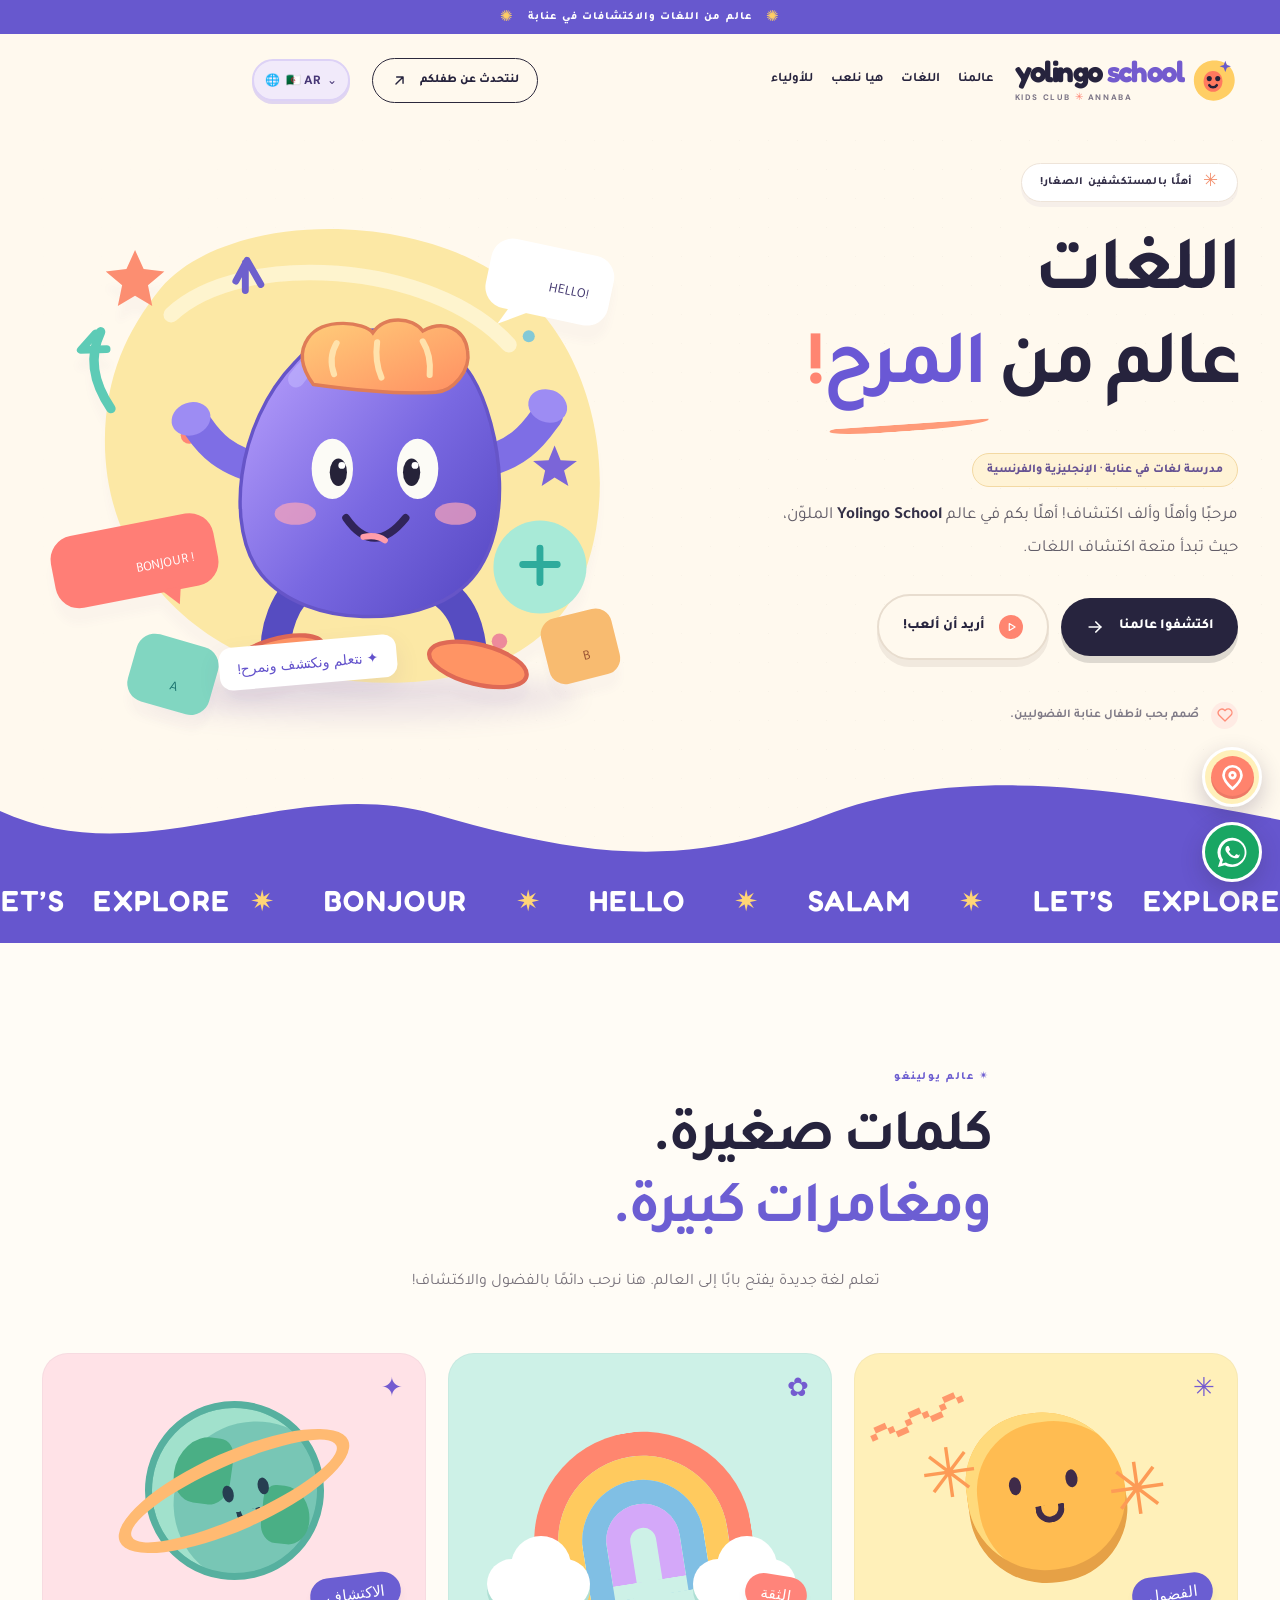
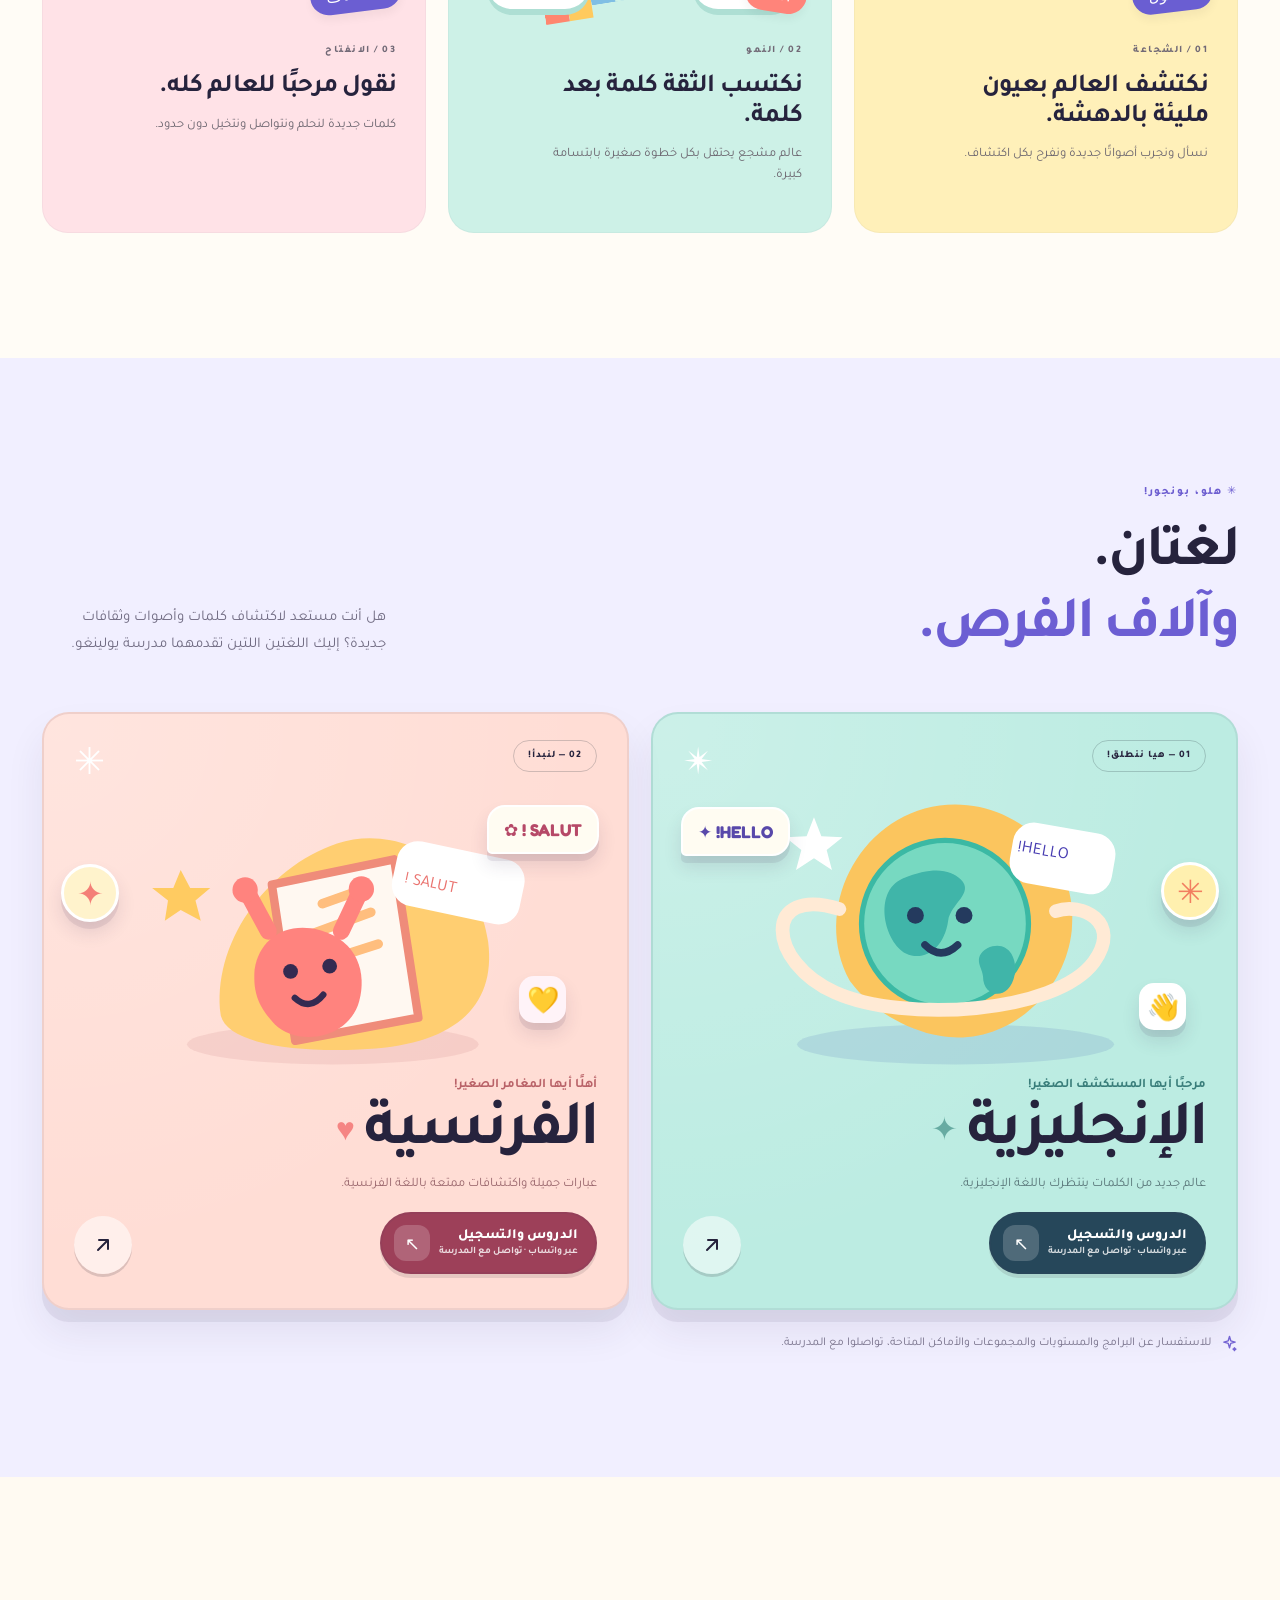
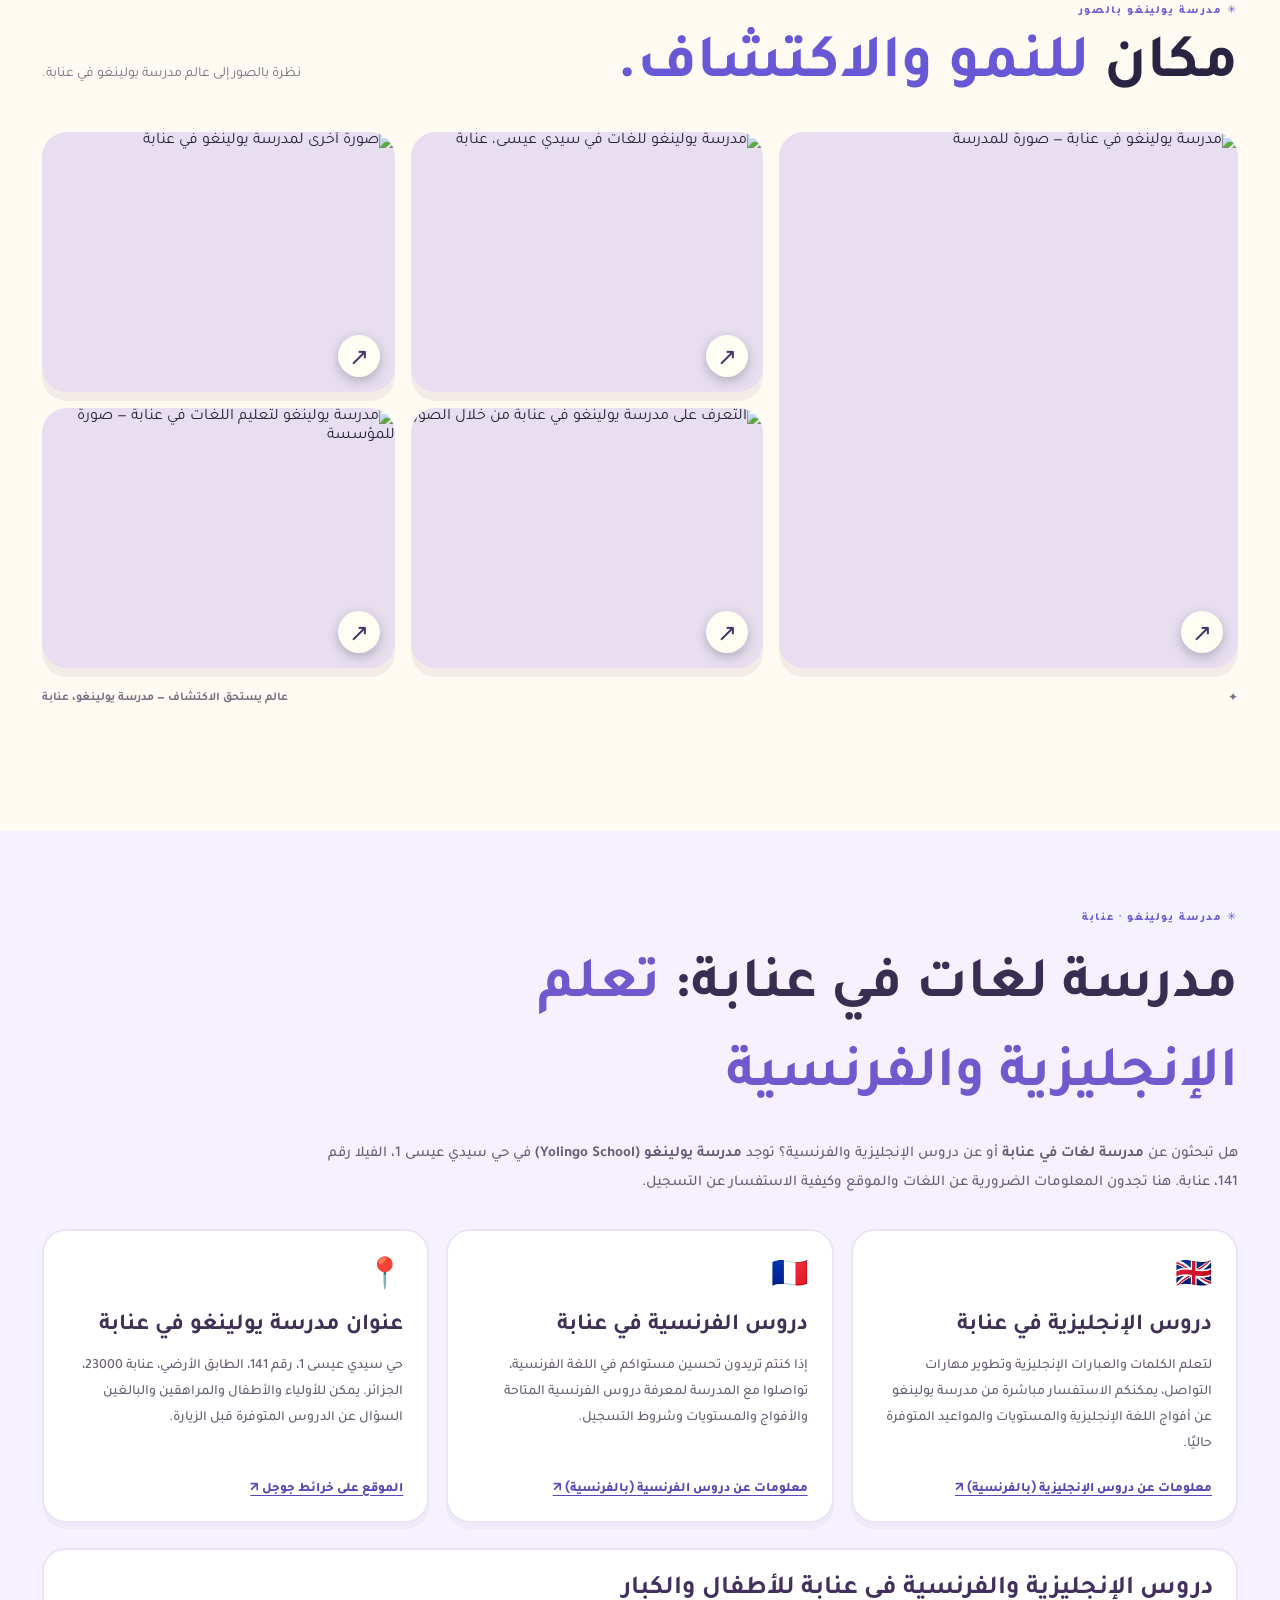
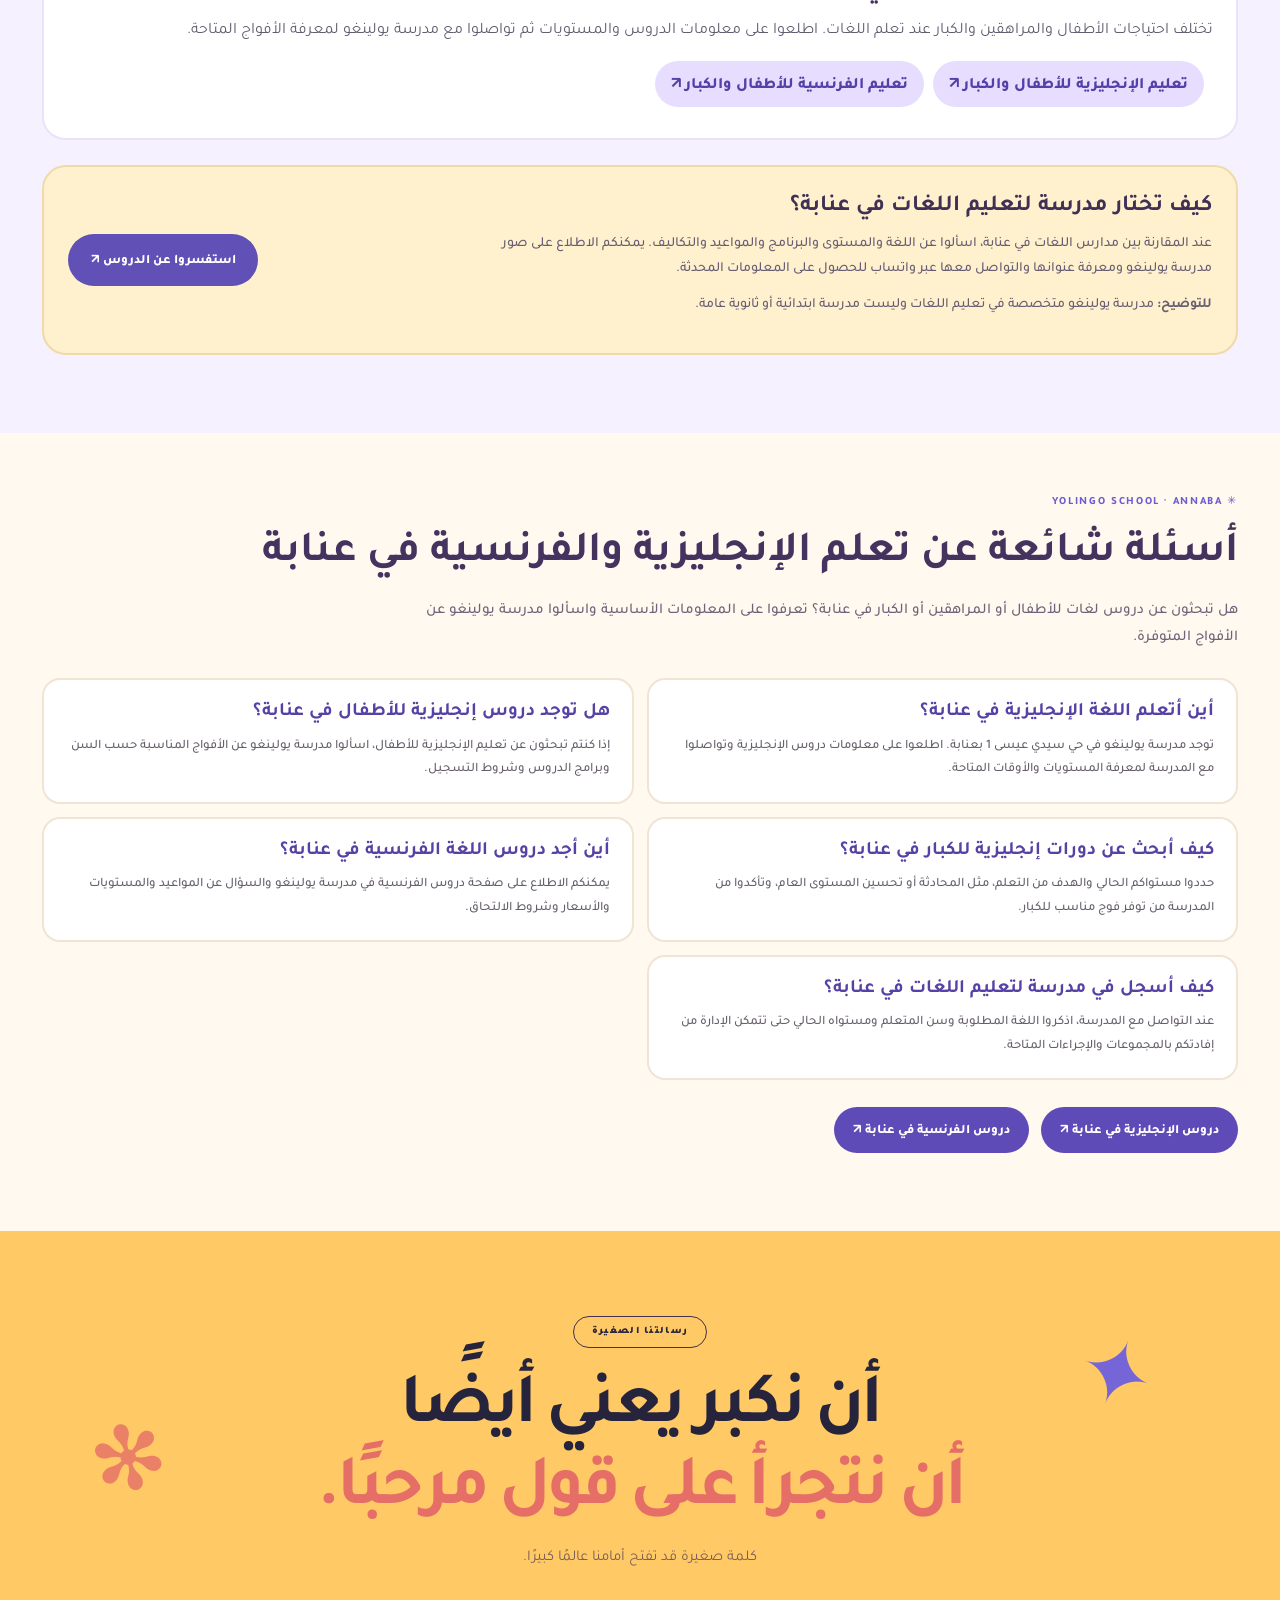
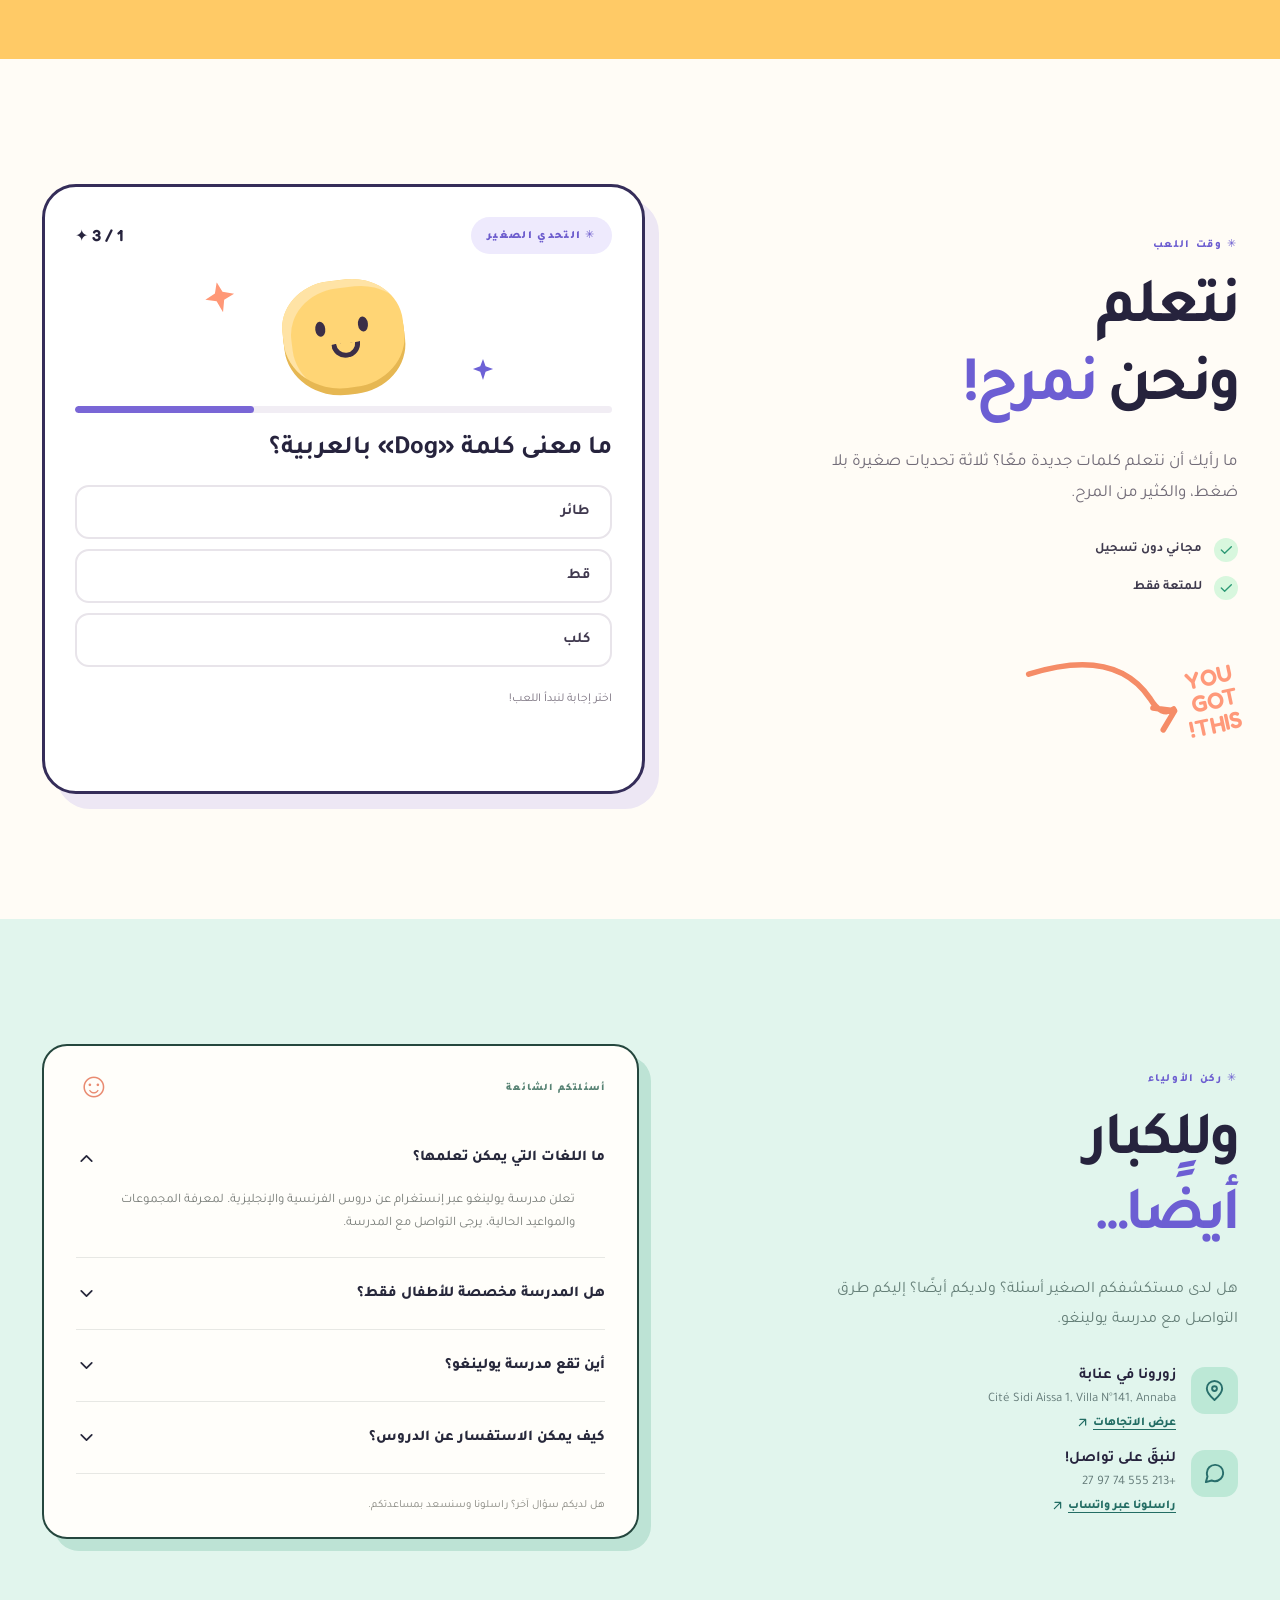
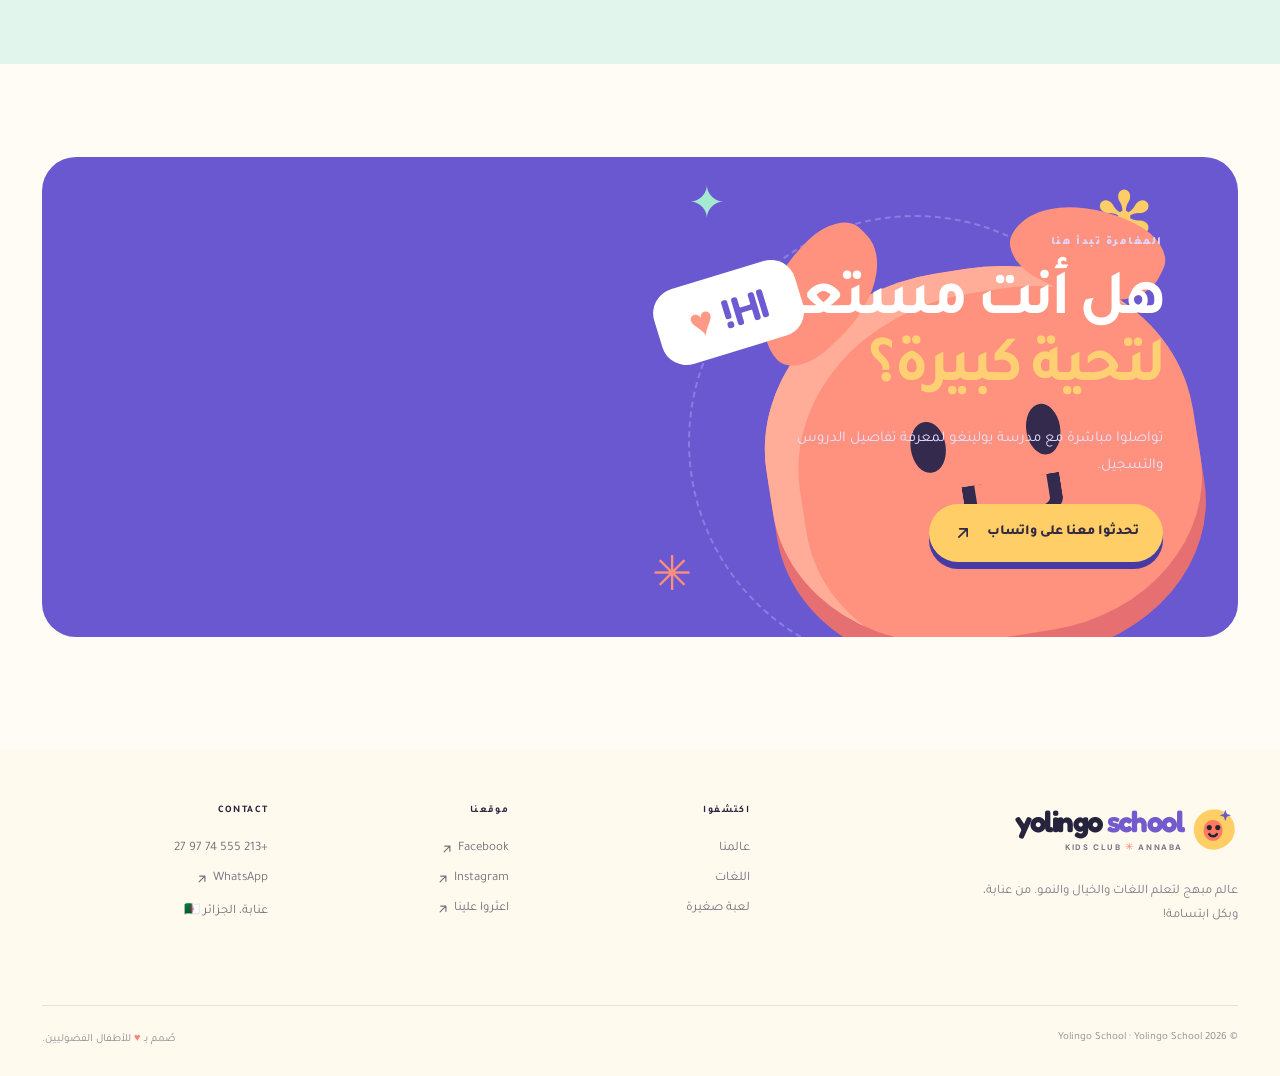
==== commit 11b899c6: "Improve Yolingo School search branding and use PNG favicon" ====
--- a/ar/index.html
+++ b/ar/index.html
@@ -13,14 +13,16 @@
     
     
     
-    <link rel="icon" href="/favicon.svg" type="image/svg+xml" />
+    <link rel="icon" type="image/png" href="/assets/school-logo.png" />
+    <link rel="apple-touch-icon" href="/assets/school-logo.png" />
+    <meta name="application-name" content="Yolingo School" />
     <link rel="preconnect" href="https://fonts.googleapis.com" />
     <link rel="preconnect" href="https://fonts.gstatic.com" crossorigin />
     <link href="https://fonts.googleapis.com/css2?family=DM+Sans:wght@400;500;600;700&family=Fredoka:wght@400;500;600;700&display=swap" rel="stylesheet" />
     <script>document.documentElement.classList.add("js")</script>
     
   
-    <title>مدرسة يولينغو عنابة | مدرسة لغات ودروس الإنجليزية والفرنسية</title>
+    <title>مدرسة يولينغو | دروس الإنجليزية والفرنسية في عنابة</title>
     <meta name="description" content="مدرسة يولينغو للغات في عنابة، سيدي عيسى. دروس الإنجليزية والفرنسية للأطفال والمراهقين والكبار. الموقع والتواصل والاستفسار عن التسجيل." />
     <meta name="robots" content="index, follow, max-image-preview:large" />
     <link rel="canonical" href="https://yolingo-school.github.io/ar/" />
@@ -35,10 +37,10 @@
     <meta property="og:site_name" content="Yolingo School" />
     <meta property="og:locale" content="ar_DZ" />
     <meta property="og:url" content="https://yolingo-school.github.io/ar/" />
-    <meta property="og:title" content="مدرسة يولينغو عنابة | مدرسة لغات ودروس الإنجليزية والفرنسية" />
+    <meta property="og:title" content="مدرسة يولينغو | دروس الإنجليزية والفرنسية في عنابة" />
     <meta property="og:description" content="مدرسة يولينغو للغات في عنابة، سيدي عيسى. دروس الإنجليزية والفرنسية للأطفال والمراهقين والكبار. الموقع والتواصل والاستفسار عن التسجيل." />
     <meta name="twitter:card" content="summary_large_image" />
-    <meta name="twitter:title" content="مدرسة يولينغو عنابة | مدرسة لغات ودروس الإنجليزية والفرنسية" />
+    <meta name="twitter:title" content="مدرسة يولينغو | دروس الإنجليزية والفرنسية في عنابة" />
     <meta name="twitter:description" content="مدرسة يولينغو للغات في عنابة، سيدي عيسى. دروس الإنجليزية والفرنسية للأطفال والمراهقين والكبار. الموقع والتواصل والاستفسار عن التسجيل." />
     <script type="application/ld+json">{"@context":"https://schema.org","@graph":[{"@type":["EducationalOrganization","LocalBusiness"],"@id":"https://yolingo-school.github.io/#yolingo-school","name":"Yolingo School","alternateName":["Yolingo","مدرسة يولينغو"],"description":"Language school in Annaba, Algeria, offering information about English and French language classes.","url":"https://yolingo-school.github.io/","telephone":"+213555749727","address":{"@type":"PostalAddress","streetAddress":"Cité Sidi Aïssa 1, Villa n°141, rez-de-chaussée","addressLocality":"Annaba","addressRegion":"Annaba","postalCode":"23000","addressCountry":"DZ"},"hasMap":"https://www.google.com/maps/dir/?api=1&destination=Yolingo%20School%2C%20Cit%C3%A9%20Sidi%20A%C3%AFssa%2C%201%20N141%2C%20Annaba%2023000%2C%20Algeria&destination_place_id=ChIJIXw7XKIH8BIRXjGzTcsNA-w","sameAs":["https://www.facebook.com/people/Yolingo-School/61583893682481/","https://www.instagram.com/yolingo_school_/"],"areaServed":{"@type":"City","name":"Annaba"},"availableLanguage":["fr","en","ar"],"contactPoint":{"@type":"ContactPoint","telephone":"+213555749727","contactType":"customer service","availableLanguage":["fr","en","ar"]},"image":"https://yolingo-school.github.io/assets/social-ar.png","logo":"https://yolingo-school.github.io/assets/school-logo.png"},{"@type":"WebSite","@id":"https://yolingo-school.github.io/#website","url":"https://yolingo-school.github.io/","name":"Yolingo School","alternateName":"Yolingo","inLanguage":["fr","ar","en"],"publisher":{"@id":"https://yolingo-school.github.io/#yolingo-school"}},{"@type":"WebPage","@id":"https://yolingo-school.github.io/ar/#webpage","url":"https://yolingo-school.github.io/ar/","name":"Yolingo School — Annaba","inLanguage":"ar","isPartOf":{"@id":"https://yolingo-school.github.io/#website"},"about":{"@id":"https://yolingo-school.github.io/#yolingo-school"},"primaryImageOfPage":{"@type":"ImageObject","url":"https://yolingo-school.github.io/assets/social-ar.png","width":1200,"height":630}}]}</script>
       <link rel="stylesheet" href="/site.css" />
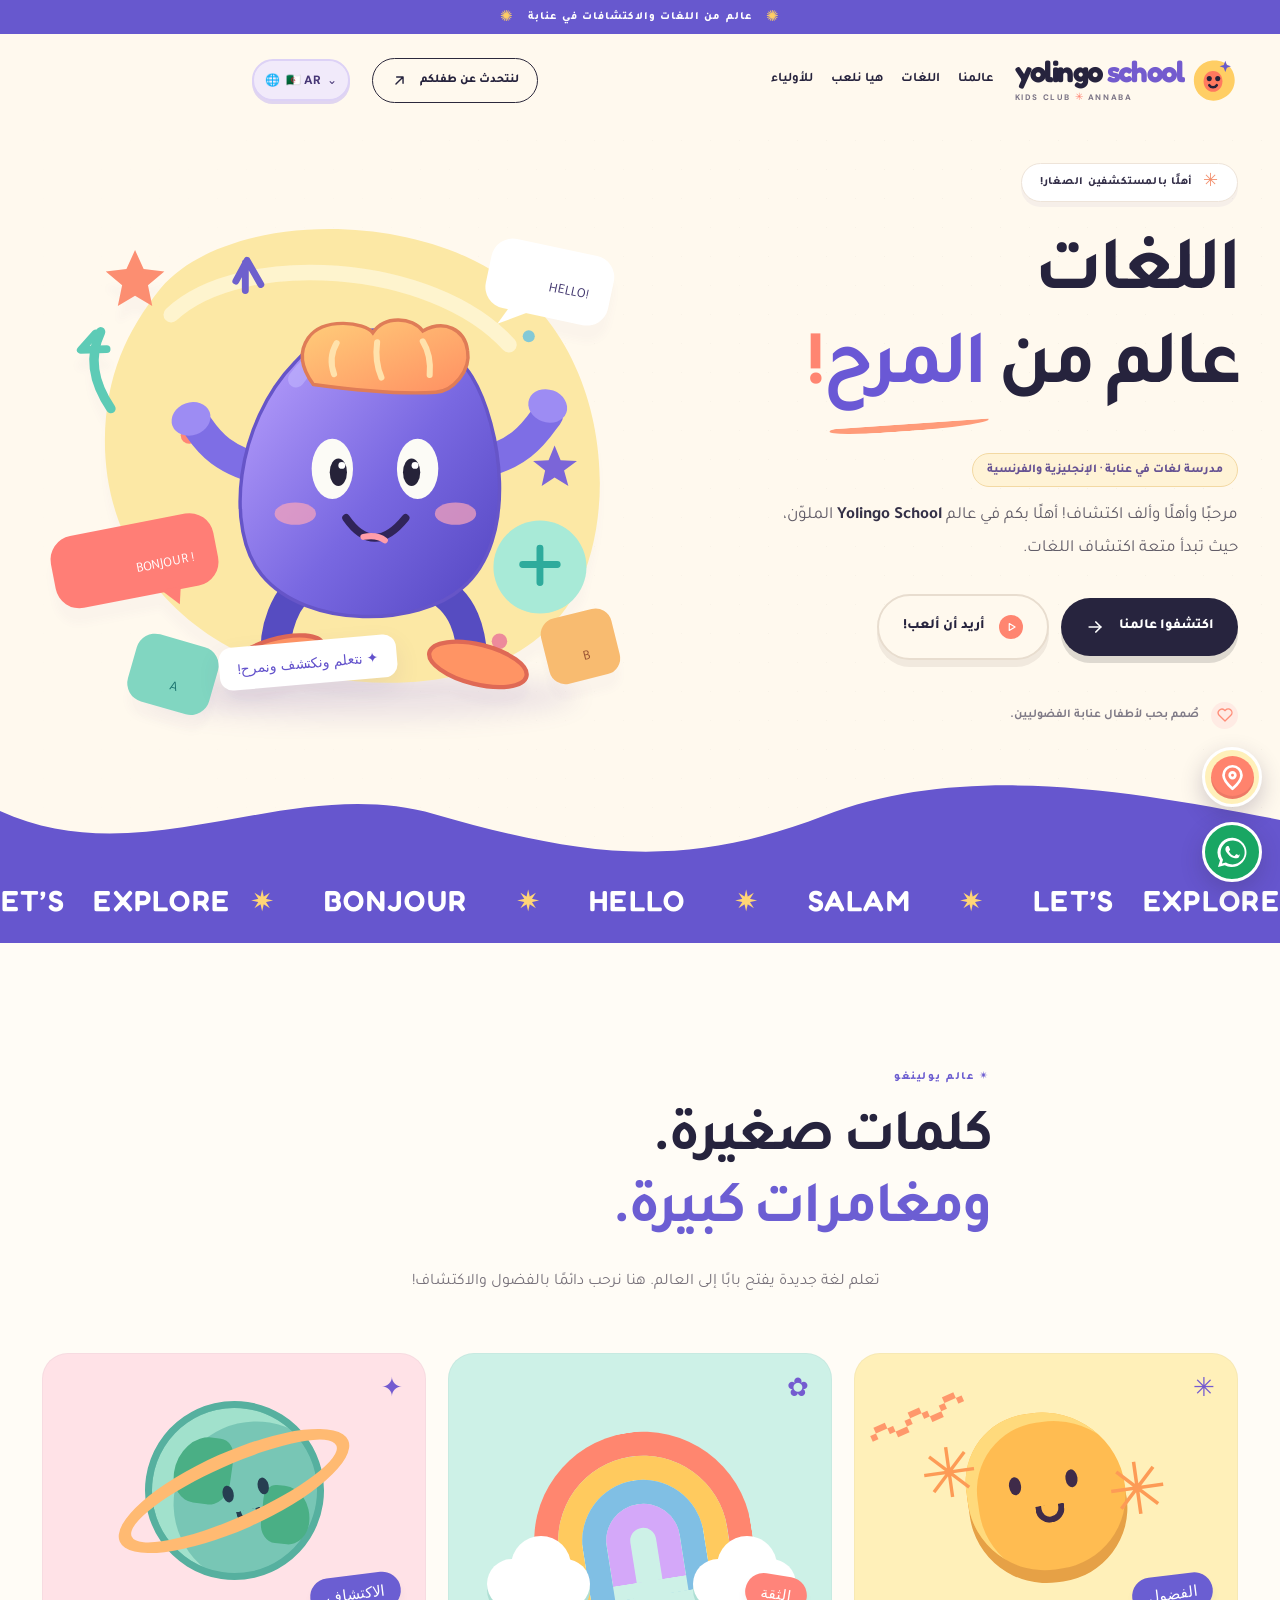
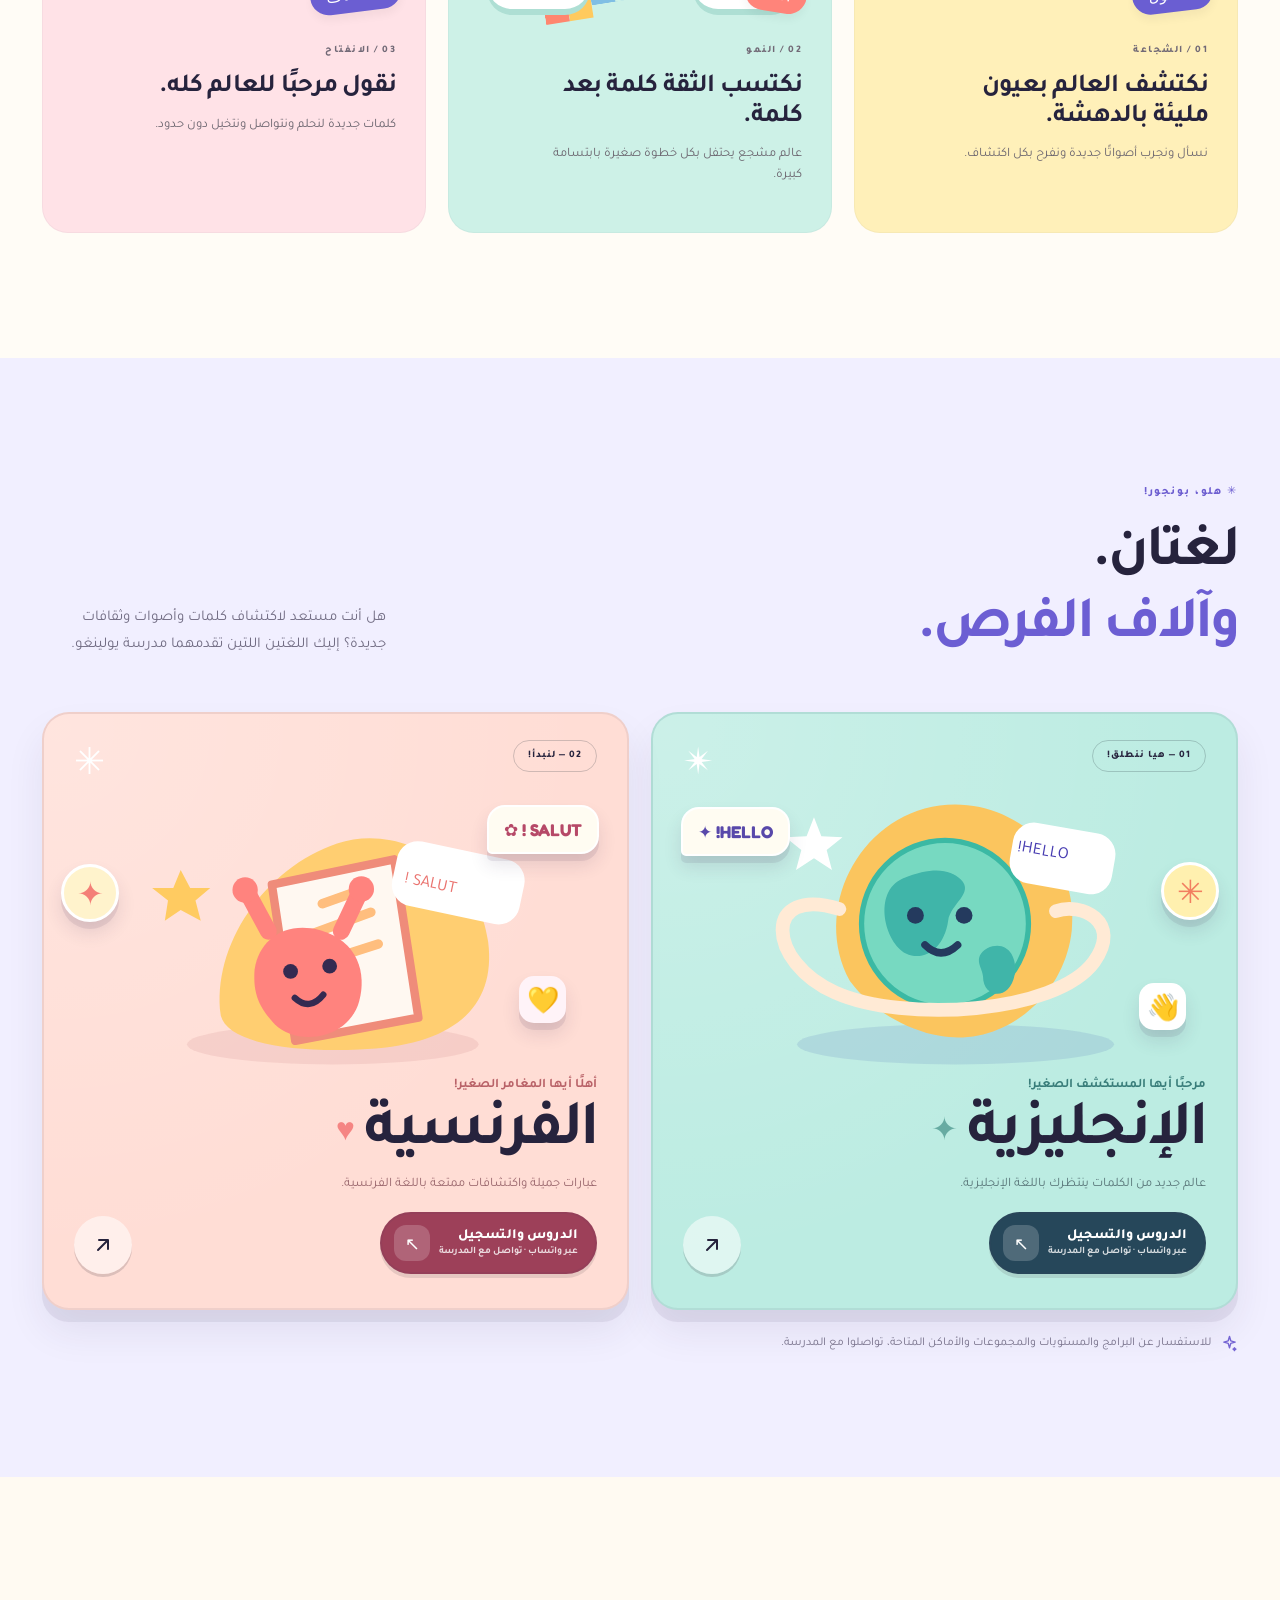
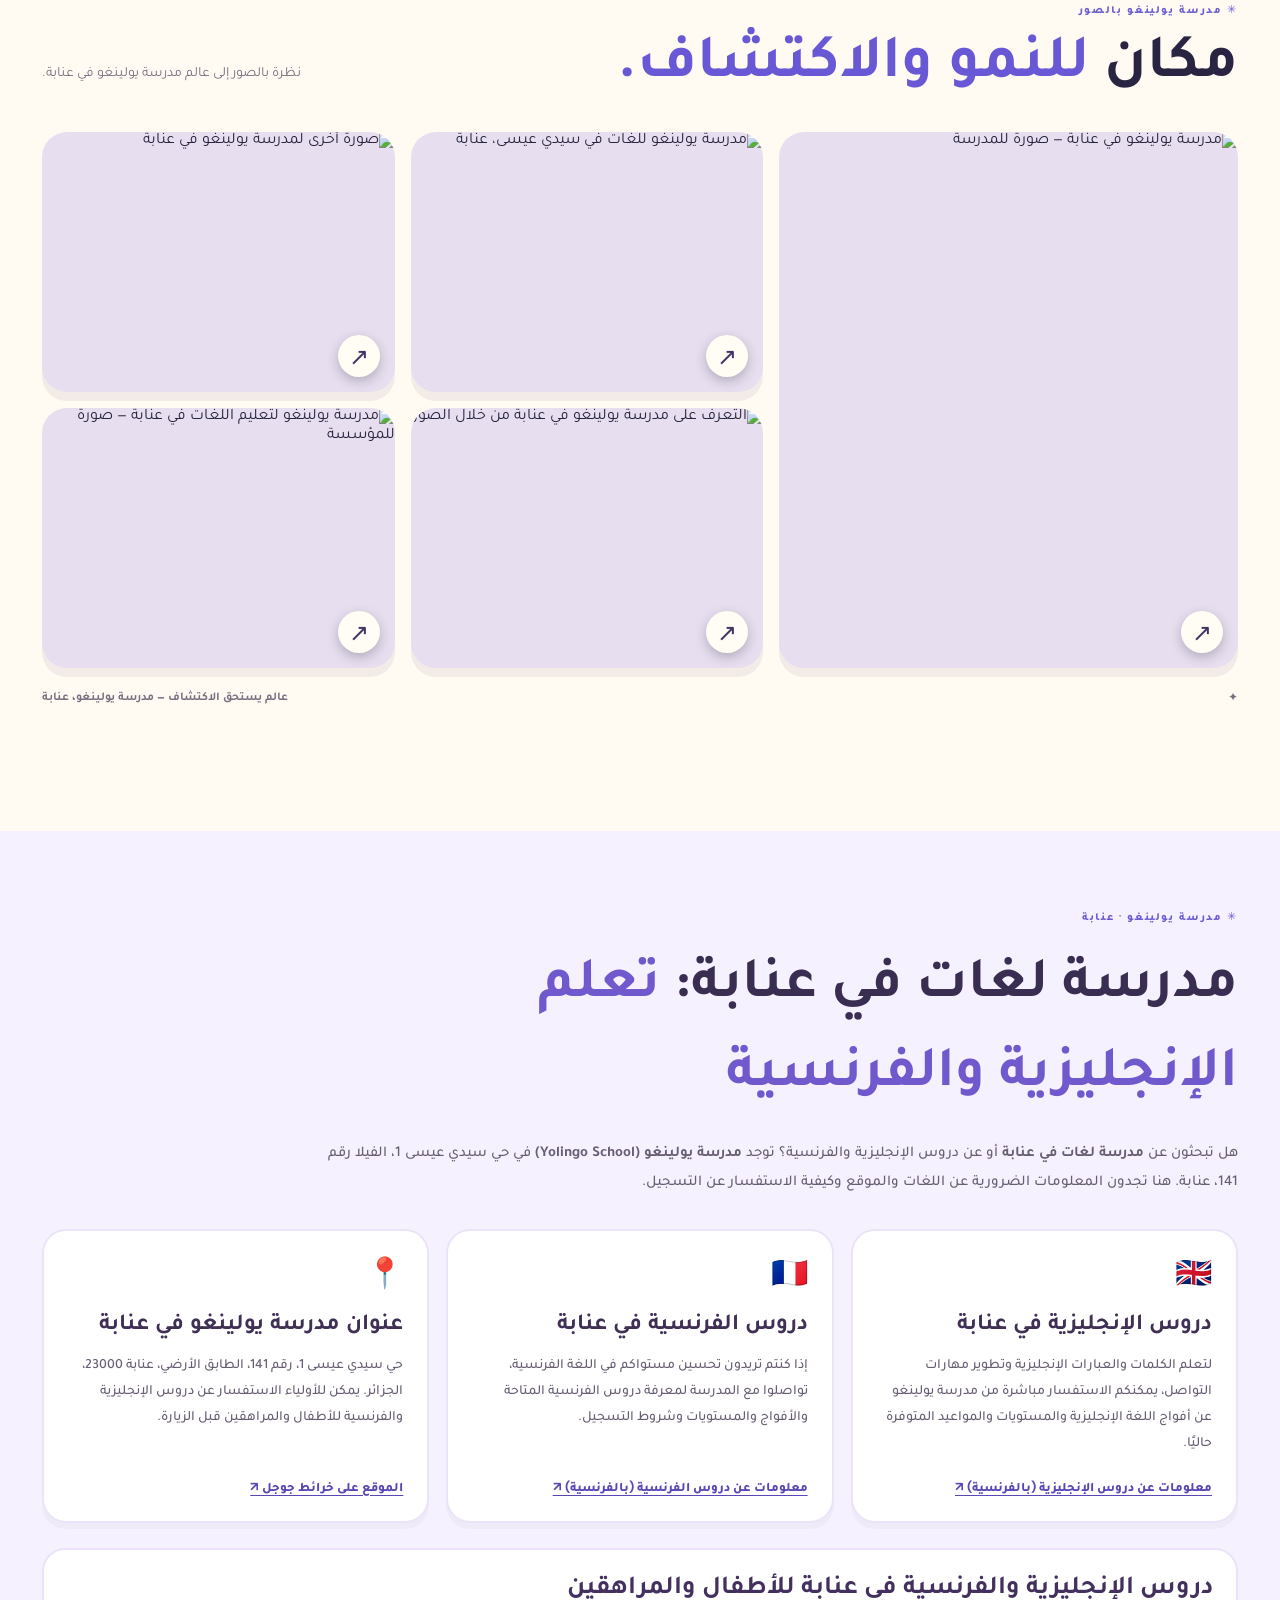
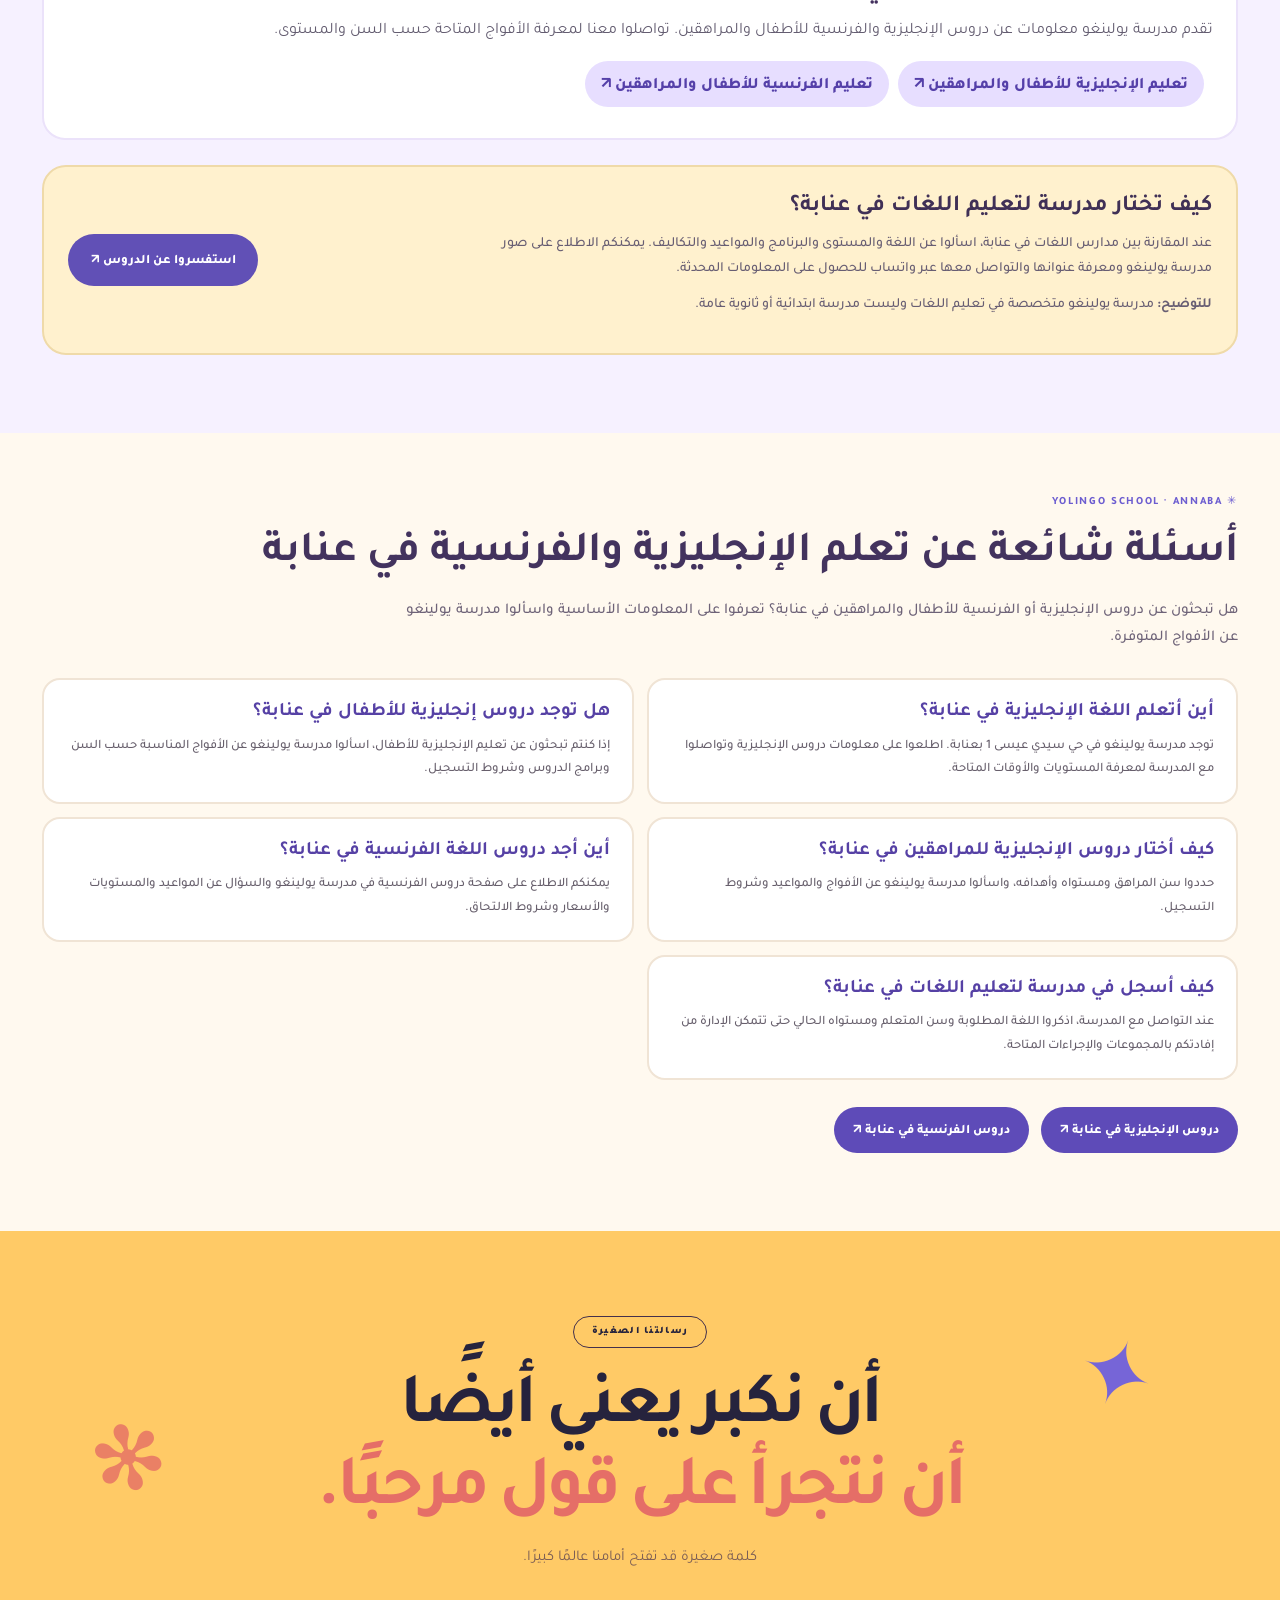
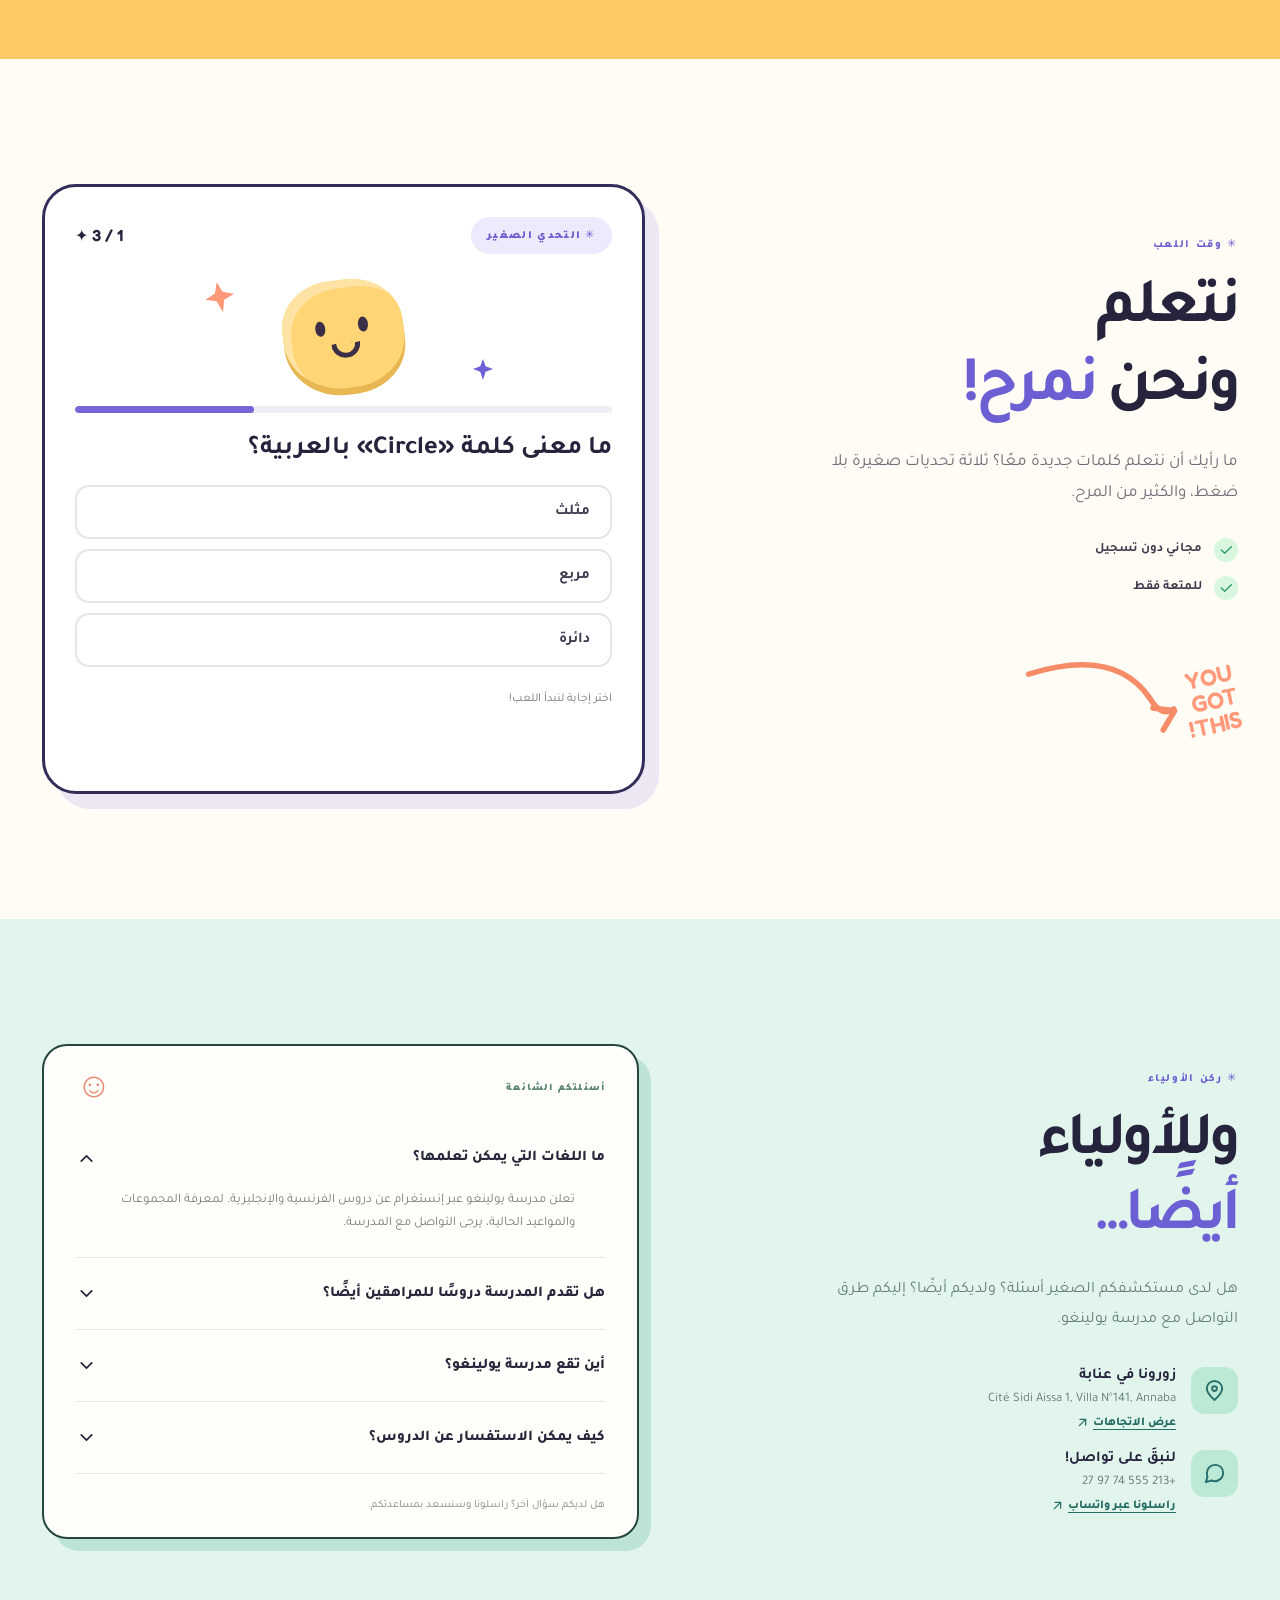
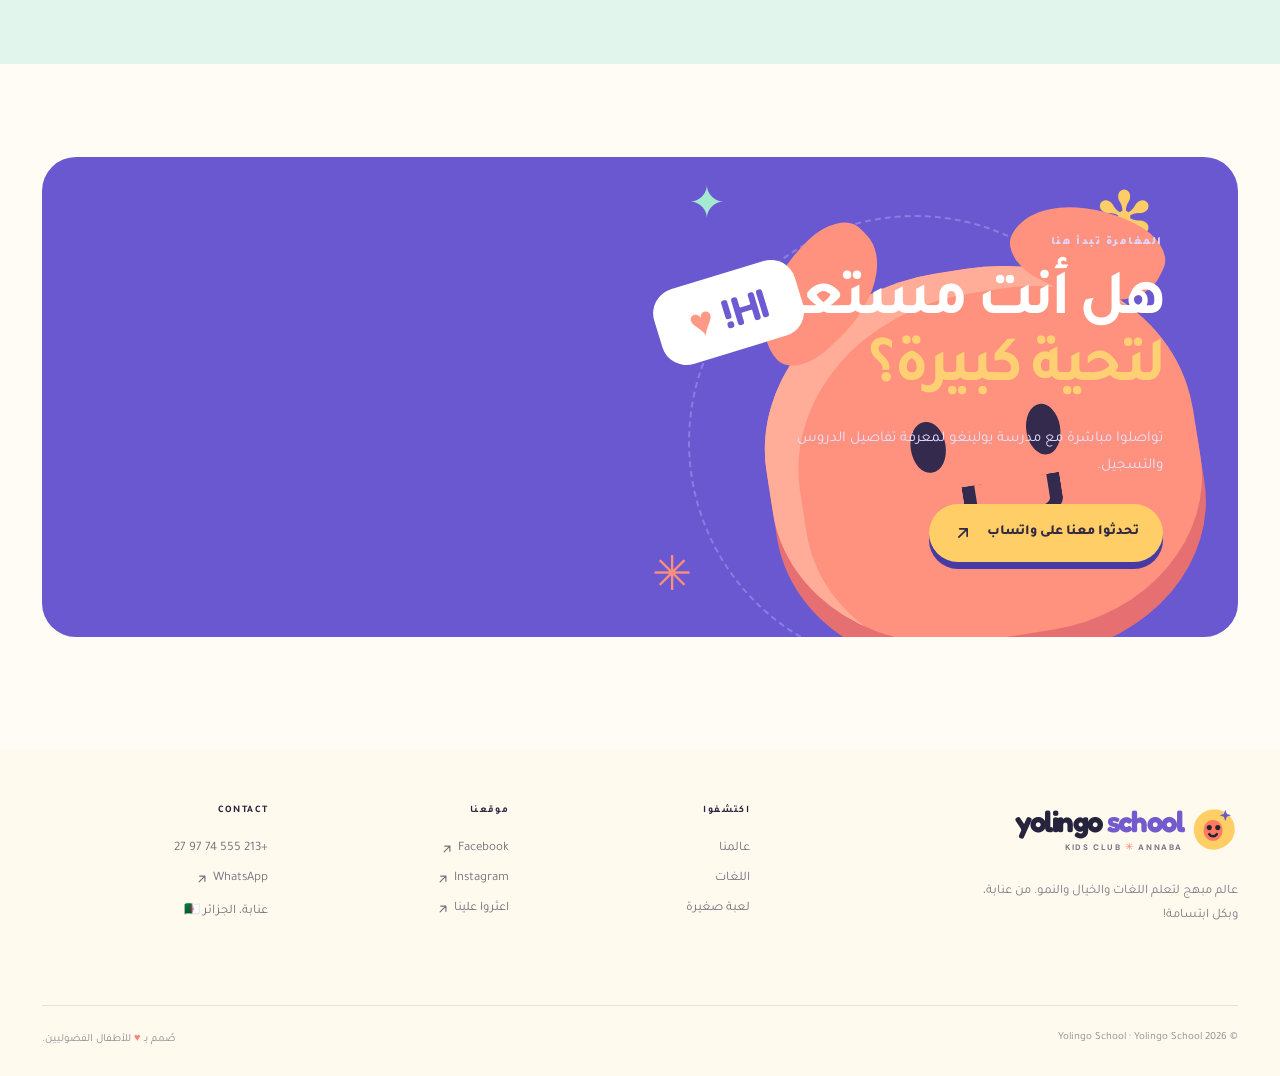
==== commit e699f99a: "Correct Yolingo audience to children and teenagers across all languages and pages" ====
--- a/ar/index.html
+++ b/ar/index.html
@@ -23,7 +23,7 @@
     
   
     <title>مدرسة يولينغو | دروس الإنجليزية والفرنسية في عنابة</title>
-    <meta name="description" content="مدرسة يولينغو للغات في عنابة، سيدي عيسى. دروس الإنجليزية والفرنسية للأطفال والمراهقين والكبار. الموقع والتواصل والاستفسار عن التسجيل." />
+    <meta name="description" content="مدرسة يولينغو للغات في عنابة، سيدي عيسى. دروس الإنجليزية والفرنسية للأطفال والمراهقين. تعرفوا على الأفواج والمواعيد وكيفية التسجيل." />
     <meta name="robots" content="index, follow, max-image-preview:large" />
     <link rel="canonical" href="https://yolingo-school.github.io/ar/" />
     <link rel="alternate" hreflang="x-default" href="https://yolingo-school.github.io/" />
@@ -38,11 +38,11 @@
     <meta property="og:locale" content="ar_DZ" />
     <meta property="og:url" content="https://yolingo-school.github.io/ar/" />
     <meta property="og:title" content="مدرسة يولينغو | دروس الإنجليزية والفرنسية في عنابة" />
-    <meta property="og:description" content="مدرسة يولينغو للغات في عنابة، سيدي عيسى. دروس الإنجليزية والفرنسية للأطفال والمراهقين والكبار. الموقع والتواصل والاستفسار عن التسجيل." />
+    <meta property="og:description" content="مدرسة يولينغو للغات في عنابة، سيدي عيسى. دروس الإنجليزية والفرنسية للأطفال والمراهقين. تعرفوا على الأفواج والمواعيد وكيفية التسجيل." />
     <meta name="twitter:card" content="summary_large_image" />
     <meta name="twitter:title" content="مدرسة يولينغو | دروس الإنجليزية والفرنسية في عنابة" />
-    <meta name="twitter:description" content="مدرسة يولينغو للغات في عنابة، سيدي عيسى. دروس الإنجليزية والفرنسية للأطفال والمراهقين والكبار. الموقع والتواصل والاستفسار عن التسجيل." />
-    <script type="application/ld+json">{"@context":"https://schema.org","@graph":[{"@type":["EducationalOrganization","LocalBusiness"],"@id":"https://yolingo-school.github.io/#yolingo-school","name":"Yolingo School","alternateName":["Yolingo","مدرسة يولينغو"],"description":"Language school in Annaba, Algeria, offering information about English and French language classes.","url":"https://yolingo-school.github.io/","telephone":"+213555749727","address":{"@type":"PostalAddress","streetAddress":"Cité Sidi Aïssa 1, Villa n°141, rez-de-chaussée","addressLocality":"Annaba","addressRegion":"Annaba","postalCode":"23000","addressCountry":"DZ"},"hasMap":"https://www.google.com/maps/dir/?api=1&destination=Yolingo%20School%2C%20Cit%C3%A9%20Sidi%20A%C3%AFssa%2C%201%20N141%2C%20Annaba%2023000%2C%20Algeria&destination_place_id=ChIJIXw7XKIH8BIRXjGzTcsNA-w","sameAs":["https://www.facebook.com/people/Yolingo-School/61583893682481/","https://www.instagram.com/yolingo_school_/"],"areaServed":{"@type":"City","name":"Annaba"},"availableLanguage":["fr","en","ar"],"contactPoint":{"@type":"ContactPoint","telephone":"+213555749727","contactType":"customer service","availableLanguage":["fr","en","ar"]},"image":"https://yolingo-school.github.io/assets/social-ar.png","logo":"https://yolingo-school.github.io/assets/school-logo.png"},{"@type":"WebSite","@id":"https://yolingo-school.github.io/#website","url":"https://yolingo-school.github.io/","name":"Yolingo School","alternateName":"Yolingo","inLanguage":["fr","ar","en"],"publisher":{"@id":"https://yolingo-school.github.io/#yolingo-school"}},{"@type":"WebPage","@id":"https://yolingo-school.github.io/ar/#webpage","url":"https://yolingo-school.github.io/ar/","name":"Yolingo School — Annaba","inLanguage":"ar","isPartOf":{"@id":"https://yolingo-school.github.io/#website"},"about":{"@id":"https://yolingo-school.github.io/#yolingo-school"},"primaryImageOfPage":{"@type":"ImageObject","url":"https://yolingo-school.github.io/assets/social-ar.png","width":1200,"height":630}}]}</script>
+    <meta name="twitter:description" content="مدرسة يولينغو للغات في عنابة، سيدي عيسى. دروس الإنجليزية والفرنسية للأطفال والمراهقين. تعرفوا على الأفواج والمواعيد وكيفية التسجيل." />
+    <script type="application/ld+json">{"@context":"https://schema.org","@graph":[{"@type":["EducationalOrganization","LocalBusiness"],"@id":"https://yolingo-school.github.io/#yolingo-school","name":"Yolingo School","alternateName":["Yolingo","مدرسة يولينغو"],"description":"Yolingo School is a language school in Annaba, Algeria, offering English and French classes for children and teenagers.","url":"https://yolingo-school.github.io/","telephone":"+213555749727","address":{"@type":"PostalAddress","streetAddress":"Cité Sidi Aïssa 1, Villa n°141, rez-de-chaussée","addressLocality":"Annaba","addressRegion":"Annaba","postalCode":"23000","addressCountry":"DZ"},"hasMap":"https://www.google.com/maps/dir/?api=1&destination=Yolingo%20School%2C%20Cit%C3%A9%20Sidi%20A%C3%AFssa%2C%201%20N141%2C%20Annaba%2023000%2C%20Algeria&destination_place_id=ChIJIXw7XKIH8BIRXjGzTcsNA-w","sameAs":["https://www.facebook.com/people/Yolingo-School/61583893682481/","https://www.instagram.com/yolingo_school_/"],"areaServed":{"@type":"City","name":"Annaba"},"availableLanguage":["fr","en","ar"],"contactPoint":{"@type":"ContactPoint","telephone":"+213555749727","contactType":"customer service","availableLanguage":["fr","en","ar"]},"image":"https://yolingo-school.github.io/assets/social-ar.png","logo":"https://yolingo-school.github.io/assets/school-logo.png"},{"@type":"WebSite","@id":"https://yolingo-school.github.io/#website","url":"https://yolingo-school.github.io/","name":"Yolingo School","alternateName":["Yolingo","yolingo-school.github.io"],"inLanguage":["fr","ar","en"],"publisher":{"@id":"https://yolingo-school.github.io/#yolingo-school"}},{"@type":"WebPage","@id":"https://yolingo-school.github.io/ar/#webpage","url":"https://yolingo-school.github.io/ar/","name":"Yolingo School — Annaba","inLanguage":"ar","isPartOf":{"@id":"https://yolingo-school.github.io/#website"},"about":{"@id":"https://yolingo-school.github.io/#yolingo-school"},"primaryImageOfPage":{"@type":"ImageObject","url":"https://yolingo-school.github.io/assets/social-ar.png","width":1200,"height":630}}]}</script>
       <link rel="stylesheet" href="/site.css" />
       <meta property="og:image" content="https://yolingo-school.github.io/assets/social-ar.png" />
     <meta property="og:image:secure_url" content="https://yolingo-school.github.io/assets/social-ar.png" />
@@ -53,7 +53,7 @@
     <meta name="twitter:image" content="https://yolingo-school.github.io/assets/social-ar.png" />
   </head>
   <body>
-    <div id="root"><div class="page-wrap" id="top"><div class="announcement"><span class="announce-star">✺</span> عالم من اللغات والاكتشافات في عنابة <span class="announce-star">✺</span></div><header class="site-header"><div class="header-inner shell"><a href="#top" class="brand " aria-label="Yolingo School — retour en haut"><svg class="brand-symbol" viewBox="0 0 51 52" aria-hidden="true"><path d="M9 13C17 2 36 2 44 13c7 10 5 25-7 31C22 53 7 43 5 30c-1-7 0-12 4-17Z" fill="#FFCE64"></path><path d="M15 27c0-6 4-11 10-11s10 5 10 11-4 11-10 11-10-5-10-11Z" fill="#FF795F"></path><circle cx="21" cy="24" r="2.7" fill="#262339"></circle><circle cx="30" cy="24" r="2.7" fill="#262339"></circle><path d="M21 31c2 3 6 3 8 0" stroke="#262339" stroke-width="2.7" stroke-linecap="round" fill="none"></path><path d="m38 5 1.7 4.5L44 11l-4.3 1.5L38 17l-1.6-4.5L32 11l4.4-1.5L38 5Z" fill="#675ACB"></path></svg><span class="brand-text">yolingo <span class="brand-school">school</span><small>KIDS CLUB <span>✳</span> ANNABA</small></span></a><nav class="" aria-label="Navigation principale"><a href="#univers">عالمنا</a><a href="#langues">اللغات</a><a href="#jeu">هيا نلعب</a><a href="#parents">للأولياء</a><a href="https://wa.me/213555749727?text=Bonjour%20Yolingo%20School%20!%20Je%20souhaiterais%20avoir%20des%20informations%20sur%20vos%20cours%20de%20langues%20pour%20enfants." target="_blank" rel="noopener noreferrer" class="nav-mobile-contact">تواصلوا معنا <svg width="18" height="18" viewBox="0 0 24 24" fill="none" stroke="currentColor" stroke-width="2" stroke-linecap="round" stroke-linejoin="round" aria-hidden="true"><path d="M7 17 17 7M8 7h9v9"></path></svg></a></nav><a href="https://wa.me/213555749727?text=Bonjour%20Yolingo%20School%20!%20Je%20souhaiterais%20avoir%20des%20informations%20sur%20vos%20cours%20de%20langues%20pour%20enfants." target="_blank" rel="noopener noreferrer" class="header-cta">لنتحدث عن طفلكم <svg width="17" height="17" viewBox="0 0 24 24" fill="none" stroke="currentColor" stroke-width="2" stroke-linecap="round" stroke-linejoin="round" aria-hidden="true"><path d="M7 17 17 7M8 7h9v9"></path></svg></a><button aria-label="Ouvrir le menu" class="menu-toggle"><svg width="26" height="26" viewBox="0 0 24 24" fill="none" stroke="currentColor" stroke-width="2" stroke-linecap="round" stroke-linejoin="round" aria-hidden="true"><path d="M4 7h16M4 12h16M4 17h16"></path></svg></button></div></header><main><section class="hero" aria-labelledby="hero-title"><div class="hero-dots" aria-hidden="true"></div><div class="shell hero-grid"><div class="hero-copy"><div class="eyebrow hero-eyebrow"><span class="eyebrow-mini-icon">✳</span> أهلًا بالمستكشفين الصغار!</div><h1 id="hero-title">اللغات<br/>عالم من <span class="highlight-word">المرح<span class="word-underline" aria-hidden="true"></span></span><span class="exclamation">!</span></h1><h2 class="yl-hero-local">مدرسة لغات في عنابة · الإنجليزية والفرنسية</h2><p class="hero-desc">مرحبًا وأهلًا وألف اكتشاف! أهلًا بكم في عالم <strong>Yolingo School</strong> الملوّن، حيث تبدأ متعة اكتشاف اللغات.</p><div class="hero-actions"><a href="#langues" class="btn btn-dark">اكتشفوا عالمنا <svg width="20" height="20" viewBox="0 0 24 24" fill="none" stroke="currentColor" stroke-width="2" stroke-linecap="round" stroke-linejoin="round" aria-hidden="true"><path d="M5 12h14"></path><path d="m13 6 6 6-6 6"></path></svg></a><a href="#jeu" class="btn btn-outline"><span class="play-icon"><svg width="14" height="14" viewBox="0 0 24 24" fill="none" stroke="currentColor" stroke-width="2" stroke-linecap="round" stroke-linejoin="round" aria-hidden="true"><path d="m9 6 10 6-10 6V6Z"></path></svg></span> أريد أن ألعب!</a></div><div class="hero-location"><span class="location-heart"><svg width="16" height="16" viewBox="0 0 24 24" fill="none" stroke="currentColor" stroke-width="2" stroke-linecap="round" stroke-linejoin="round" aria-hidden="true"><path d="M20.8 4.6a5.6 5.6 0 0 0-7.9 0l-.9.9-.9-.9a5.6 5.6 0 0 0-7.9 7.9L12 21l8.8-8.5a5.6 5.6 0 0 0 0-7.9Z"></path></svg></span> صُمم بحب لأطفال عنابة الفضوليين.</div></div><div class="hero-picture"><svg viewBox="0 0 710 640" class="hero-artwork" role="img" aria-label="Illustration joyeuse : personnage violet souriant entouré de lettres et d'étoiles colorées"><defs><linearGradient id="ybody" x1=".1" y1=".2" x2=".95" y2=".95"><stop offset="0" stop-color="#AB94F7"></stop><stop offset=".5" stop-color="#7968E1"></stop><stop offset="1" stop-color="#5749C4"></stop></linearGradient><linearGradient id="yorange" x1="0" y1="0" x2="1" y2="1"><stop offset="0" stop-color="#FFCE7A"></stop><stop offset="1" stop-color="#FF8F62"></stop></linearGradient><radialGradient id="yorb" cx=".3" cy=".2" r=".85"><stop offset="0" stop-color="#FFEBA5"></stop><stop offset="1" stop-color="#F6BE51"></stop></radialGradient><filter id="yshadow" x="-50%" y="-50%" width="200%" height="200%"><feGaussianBlur stdDeviation="14"></feGaussianBlur></filter></defs><ellipse cx="372" cy="590" rx="250" ry="27" fill="#7559AA" opacity=".13" filter="url(#yshadow)"></ellipse><path d="M138 116C208 34 404 24 523 96s148 239 107 350c-39 106-159 145-306 122C174 545 72 432 73 292c1-74 25-126 65-176Z" fill="#FCE8A5"></path><path d="M150 147C231 71 453 84 542 182" fill="none" stroke="#fff9dd" stroke-width="18" stroke-linecap="round" opacity=".75"></path><circle cx="578" cy="440" r="54" fill="#A8EAD7"></circle><path d="M558 437h40M578 418v40" stroke="#2EAB9C" stroke-width="8" stroke-linecap="round"></path><g class="art-orbit art-orbit-1"><path d="M80 256q-32-47-12-89" stroke="#5DCBB6" stroke-width="11" stroke-linecap="round" fill="none"></path><path d="M62 169 45 188l30-1" fill="none" stroke="#5DCBB6" stroke-width="9" stroke-linecap="round" stroke-linejoin="round"></path></g><g class="art-orbit art-orbit-2" transform="translate(515 68) rotate(12)"><rect width="145" height="82" rx="25" fill="white"></rect><path d="M34 76 23 101l38-24" fill="white"></path><text x="73" y="51" fill="#40356D" fontSize="27" fontFamily="Fredoka, sans-serif" fontWeight="600" textAnchor="middle">HELLO!</text></g><g class="art-orbit art-orbit-3" transform="translate(13 390) rotate(-11)"><rect width="192" height="85" rx="28" fill="#FF7E76"></rect><path d="m120 82 18 20 5-20" fill="#FF7E76"></path><text x="96" y="56" fill="white" fontSize="28" fontWeight="600" fontFamily="Fredoka, sans-serif" textAnchor="middle">BONJOUR !</text></g><path d="m108 72 10 22 24 3-19 16 5 24-20-12-20 12 5-24-19-16 24-3 10-22Z" fill="#FC8E71" class="art-spin"></path><path d="m595 299 7 17 19 1-15 11 5 18-16-10-15 10 4-18-14-11 18-1 7-17Z" fill="#7B65D8" class="art-spin"></path><circle cx="171" cy="287" r="10" fill="#FF8676"></circle><circle cx="531" cy="526" r="9" fill="#ED8A9B"></circle><circle cx="565" cy="172" r="7" fill="#83C9D6"></circle><path d="M312 456c-31 16-44 60-40 92" stroke="#564CC1" stroke-width="35" stroke-linecap="round" fill="none"></path><path d="M450 461c42 18 48 58 50 88" stroke="#564CC1" stroke-width="35" stroke-linecap="round" fill="none"></path><ellipse cx="271" cy="547" rx="58" ry="23" transform="rotate(-17 271 547)" fill="#FF9464" stroke="#DF6955" stroke-width="5"></ellipse><ellipse cx="506" cy="553" rx="58" ry="23" transform="rotate(14 506 553)" fill="#FF9464" stroke="#DF6955" stroke-width="5"></ellipse><path d="M266 329c-56-11-73-35-84-51" stroke="#7E6EE5" stroke-width="36" stroke-linecap="round" fill="none"></path><path d="M501 320c56-8 74-41 86-57" stroke="#7E6EE5" stroke-width="36" stroke-linecap="round" fill="none"></path><ellipse cx="173" cy="268" rx="23" ry="19" transform="rotate(-20 173 268)" fill="#9D8CF3"></ellipse><ellipse cx="587" cy="253" rx="23" ry="19" transform="rotate(20 587 253)" fill="#9D8CF3"></ellipse><path d="M294 202c43-53 164-51 205 17 34 56 55 189-11 245-51 45-180 49-233-15-43-52-31-175 39-247Z" fill="url(#ybody)" stroke="#6655C8" stroke-width="4"></path><path d="M295 222c26-37 67-51 127-43" stroke="#C4B8FF" stroke-width="19" stroke-linecap="round" fill="none" opacity=".55"></path><ellipse cx="337" cy="326" rx="24" ry="35" fill="#FCFBF6"></ellipse><ellipse cx="436" cy="326" rx="24" ry="35" fill="#FCFBF6"></ellipse><ellipse cx="344" cy="330" rx="10" ry="16" fill="#262339"></ellipse><ellipse cx="429" cy="330" rx="10" ry="16" fill="#262339"></ellipse><circle cx="348" cy="322" r="4" fill="white"></circle><circle cx="433" cy="322" r="4" fill="white"></circle><ellipse cx="294" cy="378" rx="24" ry="13" fill="#FBA5BB" opacity=".7"></ellipse><ellipse cx="480" cy="378" rx="24" ry="13" fill="#FBA5BB" opacity=".7"></ellipse><path d="M353 383q32 46 69 0" stroke="#302459" stroke-width="9" stroke-linecap="round" fill="none"></path><path d="M373 405q16-3 25 4" stroke="#FF9DAA" stroke-width="7" stroke-linecap="round" fill="none"></path><path d="M315 228c-17-23-15-41-6-54 18-25 66-18 75-6 14-21 46-18 58-2 25-14 49-2 52 23 4 23-17 47-37 48-40 3-105-4-142-9Z" fill="url(#yorange)" stroke="#DF7C57" stroke-width="4"></path><path d="M342 180q-10 17-3 36M389 179q-3 23 5 41M442 178q10 16 8 39" stroke="#FFE2AC" stroke-width="7" stroke-linecap="round" fill="none"></path><g class="art-orbit art-orbit-4" transform="translate(103 524) rotate(16)"><rect width="98" height="81" rx="22" fill="#81D6C1"></rect><text x="49" y="58" fontFamily="Fredoka,sans-serif" textAnchor="middle" fontWeight="600" fontSize="48" fill="#1A726E">A</text></g><g class="art-orbit art-orbit-5" transform="translate(583 493) rotate(-14)"><rect width="84" height="78" rx="19" fill="#F8BB70"></rect><text x="42" y="55" fontFamily="Fredoka,sans-serif" textAnchor="middle" fontWeight="600" fontSize="46" fill="#995233">B</text></g><path d="m225 108 13-24 16 28M236 87v32" stroke="#6E60CD" stroke-width="8" stroke-linecap="round" stroke-linejoin="round" fill="none"></path></svg><span class="hero-float-tag">✦ نتعلم ونكتشف ونمرح!</span></div></div><div class="hero-waveline" aria-hidden="true"><svg viewBox="0 0 1440 97" preserveAspectRatio="none"><path d="M0 38c162 81 325-47 489 4s276 70 438 2 353-29 513 5v48H0Z" fill="#6656CE"></path></svg></div></section><div class="marquee-band"><div class="marquee-track" aria-hidden="true"><span>BONJOUR <b>✷</b> HELLO <b>✷</b> SALAM <b>✷</b> LET’S EXPLORE <b>✷</b> </span><span>BONJOUR <b>✷</b> HELLO <b>✷</b> SALAM <b>✷</b> LET’S EXPLORE <b>✷</b> </span><span>BONJOUR <b>✷</b> HELLO <b>✷</b> SALAM <b>✷</b> LET’S EXPLORE <b>✷</b> </span><span>BONJOUR <b>✷</b> HELLO <b>✷</b> SALAM <b>✷</b> LET’S EXPLORE <b>✷</b> </span></div></div><section id="univers" class="story-section section-padding"><div class="shell"><div class="section-heading centered" data-reveal=""><span class="section-kicker">✴ عالم يولينغو</span><h2>كلمات صغيرة.<br/><em>ومغامرات كبيرة.</em></h2><p>تعلم لغة جديدة يفتح بابًا إلى العالم. هنا نرحب دائمًا بالفضول والاكتشاف!</p></div><div class="story-layout"><div class="story-feature story-feature-yellow" data-reveal=""><div class="story-icon-wrap">✳</div><div class="story-picture story-picture-play"><span class="picture-squiggle">〰</span><div class="sun-face"><span class="sf-eye"></span><span class="sf-eye"></span><span class="sf-mouth"></span></div><span class="picture-tag picture-tag-blue">الفضول</span></div><div class="story-body"><span>01 / الشجاعة</span><h3>نكتشف العالم بعيون مليئة بالدهشة.</h3><p>نسأل ونجرب أصواتًا جديدة ونفرح بكل اكتشاف.</p></div></div><div class="story-feature story-feature-mint" data-reveal=""><div class="story-icon-wrap">✿</div><div class="story-picture story-picture-smile"><div class="rainbow-arch"><i></i><i></i><i></i><i></i></div><span class="puffy-cloud cloud-left"></span><span class="puffy-cloud cloud-right"></span><span class="picture-tag picture-tag-coral">الثقة</span></div><div class="story-body"><span>02 / النمو</span><h3>نكتسب الثقة كلمة بعد كلمة.</h3><p>عالم مشجع يحتفل بكل خطوة صغيرة بابتسامة كبيرة.</p></div></div><div class="story-feature story-feature-pink" data-reveal=""><div class="story-icon-wrap">✦</div><div class="story-picture story-picture-world"><div class="earth-smile"><i class="earth-eye"></i><i class="earth-eye"></i><i class="earth-mouth"></i></div><span class="planet-ring"></span><span class="picture-tag picture-tag-purple">الاكتشاف</span></div><div class="story-body"><span>03 / الانفتاح</span><h3>نقول مرحبًا للعالم كله.</h3><p>كلمات جديدة لنحلم ونتواصل ونتخيل دون حدود.</p></div></div></div></div></section><section id="langues" class="languages-section section-padding"><div class="shell"><div class="languages-header" data-reveal=""><div><span class="section-kicker">✳ هلو، بونجور!</span><h2>لغتان.<br/><em>وآلاف الفرص.</em></h2></div><p>هل أنت مستعد لاكتشاف كلمات وأصوات وثقافات جديدة؟ إليك اللغتين اللتين تقدمهما مدرسة يولينغو.</p></div><div class="language-grid"><a class="language-card english-card course-choice" data-reveal="" data-course="english" href="https://wa.me/213555749727?text=Bonjour%20!%20Je%20souhaite%20conna%C3%AEtre%20les%20informations%20sur%20les%20cours%20d%E2%80%99anglais%20pour%20enfants%20chez%20Yolingo%20School." target="_blank" rel="noopener noreferrer" aria-label="Informations et inscriptions pour les cours d’anglais"><div class="course-kinetic-stickers" aria-hidden="true"><span class="course-motion-badge word">HELLO! ✦</span><span class="course-motion-badge spark">✳</span><span class="course-motion-badge wave">👋</span></div><div class="language-card-top"><span class="language-number">01 — هيا ننطلق!</span><span class="language-deco-star">✴</span></div><svg viewBox="0 0 420 265" class="language-art" aria-hidden="true"><ellipse cx="220" cy="235" rx="150" ry="19" fill="#334EAA" opacity=".12"></ellipse><path d="M120 175c-36-66 7-155 85-166 70-9 133 49 125 118-7 65-67 111-125 100-33-6-66-26-85-52Z" fill="#FBC55E"></path><circle cx="210" cy="121" r="79" fill="#77D9C1" stroke="#3BB9A4" stroke-width="5"></circle><path d="M170 78c30-12 45-8 55 1 13 13-10 23-12 39-4 27-23 39-40 31-20-10-32-58-3-71Zm80 66c17-8 29 6 26 25-5 26-30 22-30 2 0-8-11-18 4-27Z" fill="#40B5A9"></path><circle cx="182" cy="113" r="8" fill="#243A5E"></circle><circle cx="228" cy="113" r="8" fill="#243A5E"></circle><path d="M191 141q15 15 31 0" stroke="#243A5E" stroke-width="7" fill="none" stroke-linecap="round"></path><path d="M110 107C37 84 41 157 106 186s209 20 245-29c27-38-12-57-36-48" stroke="#FFEAD5" stroke-width="13" stroke-linecap="round" fill="none"></path><rect x="278" y="22" width="98" height="58" rx="20" fill="#fff" transform="rotate(10 278 22)"></rect><text x="326" y="60" textAnchor="middle" fill="#463BB1" fontFamily="Fredoka,sans-serif" fontSize="21" fontWeight="600" transform="rotate(10 326 60)">HELLO!</text><path d="m86 20 7 18 20 1-15 12 5 19-17-11-17 11 5-19-15-12 20-1 7-18Z" fill="#fff"></path></svg><div class="language-card-bottom"><div><span class="language-subtitle">مرحبًا أيها المستكشف الصغير!</span><h3>الإنجليزية <span>✦</span></h3><p>عالم جديد من الكلمات ينتظرك باللغة الإنجليزية.</p><span class="course-cta"><span class="course-cta-copy"><span class="course-cta-title">Infos &amp; inscriptions</span><span class="course-cta-sub">عبر واتساب · تواصل مع المدرسة</span></span><span class="course-cta-arrow" aria-hidden="true">↗</span></span></div><span class="round-arrow" aria-hidden="true"><svg width="24" height="24" viewBox="0 0 24 24" fill="none" stroke="currentColor" stroke-width="2" stroke-linecap="round" stroke-linejoin="round" aria-hidden="true"><path d="M7 17 17 7M8 7h9v9"></path></svg></span></div></a><a class="language-card french-card course-choice" data-reveal="" data-course="french" href="https://wa.me/213555749727?text=Bonjour%20!%20Je%20souhaite%20conna%C3%AEtre%20les%20informations%20sur%20les%20cours%20de%20fran%C3%A7ais%20pour%20enfants%20chez%20Yolingo%20School." target="_blank" rel="noopener noreferrer" aria-label="Informations et inscriptions pour les cours de français"><div class="course-kinetic-stickers" aria-hidden="true"><span class="course-motion-badge word">SALUT ! ✿</span><span class="course-motion-badge spark">✦</span><span class="course-motion-badge wave">💛</span></div><div class="language-card-top"><span class="language-number">02 — لنبدأ!</span><span class="language-deco-star">✳</span></div><svg viewBox="0 0 420 265" class="language-art" aria-hidden="true"><ellipse cx="207" cy="235" rx="138" ry="19" fill="#AA4454" opacity=".1"></ellipse><path d="M101 208c-9-67 42-140 110-163 61-21 135 25 143 93 8 63-34 99-122 102-70 3-125-8-131-32Z" fill="#FFCE71"></path><path d="M143 93 255 55l41 146-113 36Z" fill="#FFF8F1" stroke="#EF8C7A" stroke-width="8" stroke-linejoin="round" transform="rotate(7 220 140)"></path><path d="M197 102 231 90M178 134l65-24M188 160l62-20" stroke="#FFBE7E" stroke-width="9" stroke-linecap="round"></path><path d="M133 164c4-28 29-46 62-37 36 10 44 41 37 67-10 37-59 43-80 22-14-15-21-28-19-52Z" fill="#FF837E"></path><circle cx="167" cy="166" r="7" fill="#342A51"></circle><circle cx="204" cy="161" r="7" fill="#342A51"></circle><path d="M171 191q14 13 27-3" fill="none" stroke="#342A51" stroke-width="6" stroke-linecap="round"></path><path d="m146 128-20-37M215 128l18-38" stroke="#FF837E" stroke-width="16" stroke-linecap="round"></path><circle cx="124" cy="89" r="12" fill="#FF837E"></circle><circle cx="234" cy="88" r="12" fill="#FF837E"></circle><g transform="translate(272 39) rotate(12)"><rect width="123" height="62" rx="20" fill="#fff"></rect><text x="61" y="41" fill="#EA736F" fontSize="22" fontFamily="Fredoka,sans-serif" textAnchor="middle" fontWeight="600">SALUT !</text></g><path d="m63 70 9 17 19 0-14 12 5 19-19-10-15 10 3-19-15-12h20l7-17Z" fill="#FFCB61"></path></svg><div class="language-card-bottom"><div><span class="language-subtitle">أهلًا أيها المغامر الصغير!</span><h3>الفرنسية <span>♥</span></h3><p>عبارات جميلة واكتشافات ممتعة باللغة الفرنسية.</p><span class="course-cta"><span class="course-cta-copy"><span class="course-cta-title">Infos &amp; inscriptions</span><span class="course-cta-sub">عبر واتساب · تواصل مع المدرسة</span></span><span class="course-cta-arrow" aria-hidden="true">↗</span></span></div><span class="round-arrow" aria-hidden="true"><svg width="24" height="24" viewBox="0 0 24 24" fill="none" stroke="currentColor" stroke-width="2" stroke-linecap="round" stroke-linejoin="round" aria-hidden="true"><path d="M7 17 17 7M8 7h9v9"></path></svg></span></div></a></div><div class="language-footnote"><svg width="17" height="17" viewBox="0 0 24 24" fill="none" stroke="currentColor" stroke-width="2" stroke-linecap="round" stroke-linejoin="round" aria-hidden="true"><path d="m12 2 1.8 6.2L20 10l-6.2 1.8L12 18l-1.8-6.2L4 10l6.2-1.8L12 2Z"></path><path d="m19 18 .7 1.3L21 20l-1.3.7L19 22l-.7-1.3L17 20l1.3-.7L19 18Z"></path></svg> للاستفسار عن البرامج والمستويات والمجموعات والأماكن المتاحة، تواصلوا مع المدرسة.</div></div></section><section id="photos" class="yolingo-gallery-section section-padding" aria-labelledby="gallery-title"><div class="shell"><div class="yl-gallery-heading"><div><span class="section-kicker">✳ مدرسة يولينغو بالصور</span><h2 id="gallery-title">مكان <em>للنمو والاكتشاف.</em></h2></div><p>نظرة بالصور إلى عالم مدرسة يولينغو في عنابة.</p></div><div class="yl-gallery-track" aria-label="Photos de Yolingo School"><a class="yl-gallery-photo yl-gallery-photo-1" href="https://lh3.googleusercontent.com/gps-cs-s/ANWiy9RXkZxK2fuibu9xvFJJxNdwMlWX9Hmm6TpPHmRTxs9DQ3gcvHsPgLQIPVK4U6Q1ghweDkpzAxwLbEn-EIfHPybwQroOkIw5hEMqWZMLWOjMa-EZIgV0Nyh_P4SNsnEJ9RDYCUn_St6xkrXX=s1360-w1360-h1020-rw" target="_blank" rel="noopener noreferrer" aria-label="Agrandir la photo 1 de Yolingo School"><img src="https://lh3.googleusercontent.com/gps-cs-s/ANWiy9RXkZxK2fuibu9xvFJJxNdwMlWX9Hmm6TpPHmRTxs9DQ3gcvHsPgLQIPVK4U6Q1ghweDkpzAxwLbEn-EIfHPybwQroOkIw5hEMqWZMLWOjMa-EZIgV0Nyh_P4SNsnEJ9RDYCUn_St6xkrXX=s1360-w1360-h1020-rw" alt="مدرسة يولينغو في عنابة — صورة للمدرسة" width="1360" height="1020" loading="lazy" decoding="async" referrerpolicy="no-referrer"><span class="yl-gallery-expand" aria-hidden="true">↗</span></a><a class="yl-gallery-photo yl-gallery-photo-2" href="https://lh3.googleusercontent.com/gps-cs-s/ANWiy9SeZEdMfoycMdjJTXCi7EBUMUKxN-3o6E_qHXL41_Io9rk50Y1kXKQdrJCjDdzBYDKgTUi8GMU8wcOpMY3mwge7HLr7Y_QWSjDk4lzmCrxi6wVElPmixC1jk_BGWyI6JgQWIyUHwGstqlW5=s1360-w1360-h1020-rw" target="_blank" rel="noopener noreferrer" aria-label="Agrandir la photo 2 de Yolingo School"><img src="https://lh3.googleusercontent.com/gps-cs-s/ANWiy9SeZEdMfoycMdjJTXCi7EBUMUKxN-3o6E_qHXL41_Io9rk50Y1kXKQdrJCjDdzBYDKgTUi8GMU8wcOpMY3mwge7HLr7Y_QWSjDk4lzmCrxi6wVElPmixC1jk_BGWyI6JgQWIyUHwGstqlW5=s1360-w1360-h1020-rw" alt="مدرسة يولينغو للغات في سيدي عيسى، عنابة" width="1360" height="1020" loading="lazy" decoding="async" referrerpolicy="no-referrer"><span class="yl-gallery-expand" aria-hidden="true">↗</span></a><a class="yl-gallery-photo yl-gallery-photo-3" href="https://lh3.googleusercontent.com/gps-cs-s/ANWiy9SZIjOhsA2J3OWp-w5BMKVCSRSuAmU_nKIeNIr8bVE0QBSo5DWhXJAlkNVl9aX9_HEnuMMDknSMfg6hdBYMODJBzioToatHBiiPM_udTzAXDDM0swsfdIjgmhuvJJEGv5A3tCnD6q3VjdaD=s1360-w1360-h1020-rw" target="_blank" rel="noopener noreferrer" aria-label="Agrandir la photo 3 de Yolingo School"><img src="https://lh3.googleusercontent.com/gps-cs-s/ANWiy9SZIjOhsA2J3OWp-w5BMKVCSRSuAmU_nKIeNIr8bVE0QBSo5DWhXJAlkNVl9aX9_HEnuMMDknSMfg6hdBYMODJBzioToatHBiiPM_udTzAXDDM0swsfdIjgmhuvJJEGv5A3tCnD6q3VjdaD=s1360-w1360-h1020-rw" alt="صورة أخرى لمدرسة يولينغو في عنابة" width="1360" height="1020" loading="lazy" decoding="async" referrerpolicy="no-referrer"><span class="yl-gallery-expand" aria-hidden="true">↗</span></a><a class="yl-gallery-photo yl-gallery-photo-4" href="https://lh3.googleusercontent.com/gps-cs-s/ANWiy9Tz8EF0_0tDx5dclKGLboYmF8OS2g8mbn5AT2QABMEcS-idCKuUfNCSdXFxwqUtpIFPGGdt18PmQmMDmEAzhoX9rmbz924Yti4UhT6DTEH3gJfEQpy0HMX4NJe8C3yVoaGn2Dmc3ScUFx2F=s1360-w1360-h1020-rw" target="_blank" rel="noopener noreferrer" aria-label="Agrandir la photo 4 de Yolingo School"><img src="https://lh3.googleusercontent.com/gps-cs-s/ANWiy9Tz8EF0_0tDx5dclKGLboYmF8OS2g8mbn5AT2QABMEcS-idCKuUfNCSdXFxwqUtpIFPGGdt18PmQmMDmEAzhoX9rmbz924Yti4UhT6DTEH3gJfEQpy0HMX4NJe8C3yVoaGn2Dmc3ScUFx2F=s1360-w1360-h1020-rw" alt="التعرف على مدرسة يولينغو في عنابة من خلال الصور" width="1360" height="1020" loading="lazy" decoding="async" referrerpolicy="no-referrer"><span class="yl-gallery-expand" aria-hidden="true">↗</span></a><a class="yl-gallery-photo yl-gallery-photo-5" href="https://lh3.googleusercontent.com/gps-cs-s/ANWiy9QDB-S_ay-1dXpn0R2XVGwbuBTI5-odf7BJBYWS4ps59Zrk_lRh_gEJeWQxbHDbabrWtudogwgsHJJxpUo6xjJoz8MzCFID5P0uQqAceiv4CO2iCt1KNY4W_Guzm26CJHsd2yntC4RlaFJ1=s1360-w1360-h1020-rw" target="_blank" rel="noopener noreferrer" aria-label="Agrandir la photo 5 de Yolingo School"><img src="https://lh3.googleusercontent.com/gps-cs-s/ANWiy9QDB-S_ay-1dXpn0R2XVGwbuBTI5-odf7BJBYWS4ps59Zrk_lRh_gEJeWQxbHDbabrWtudogwgsHJJxpUo6xjJoz8MzCFID5P0uQqAceiv4CO2iCt1KNY4W_Guzm26CJHsd2yntC4RlaFJ1=s1360-w1360-h1020-rw" alt="مدرسة يولينغو لتعليم اللغات في عنابة — صورة للمؤسسة" width="1360" height="1020" loading="lazy" decoding="async" referrerpolicy="no-referrer"><span class="yl-gallery-expand" aria-hidden="true">↗</span></a></div><div class="yl-gallery-caption">✦ <span>عالم يستحق الاكتشاف — مدرسة يولينغو، عنابة</span><span class="yl-gallery-swipe">← اسحب لمشاهدة المزيد من الصور →</span></div></div></section><section id="madrasat-loghat-annaba" class="yl-seo-section" dir="rtl" aria-labelledby="yl-seo-title"><div class="shell"><span class="section-kicker">✳ مدرسة يولينغو · عنابة</span><h2 id="yl-seo-title">مدرسة لغات في عنابة: <em>تعلم الإنجليزية والفرنسية</em></h2><p class="yl-seo-lead">هل تبحثون عن <strong>مدرسة لغات في عنابة</strong> أو عن دروس الإنجليزية والفرنسية؟ توجد <strong>مدرسة يولينغو (Yolingo School)</strong> في حي سيدي عيسى 1، الفيلا رقم 141، عنابة. هنا تجدون المعلومات الضرورية عن اللغات والموقع وكيفية الاستفسار عن التسجيل.</p><div class="yl-seo-grid"><article><span>🇬🇧</span><h3>دروس الإنجليزية في عنابة</h3><p>لتعلم الكلمات والعبارات الإنجليزية وتطوير مهارات التواصل، يمكنكم الاستفسار مباشرة من مدرسة يولينغو عن أفواج اللغة الإنجليزية والمستويات والمواعيد المتوفرة حاليًا.</p><a href="/ar/taalim-alenglizia-annaba/">معلومات عن دروس الإنجليزية (بالفرنسية) ↗</a></article><article><span>🇫🇷</span><h3>دروس الفرنسية في عنابة</h3><p>إذا كنتم تريدون تحسين مستواكم في اللغة الفرنسية، تواصلوا مع المدرسة لمعرفة دروس الفرنسية المتاحة والأفواج والمستويات وشروط التسجيل.</p><a href="/ar/taalim-alfransiya-annaba/">معلومات عن دروس الفرنسية (بالفرنسية) ↗</a></article><article><span>📍</span><h3>عنوان مدرسة يولينغو في عنابة</h3><p>حي سيدي عيسى 1، رقم 141، الطابق الأرضي، عنابة 23000، الجزائر. يمكن للأولياء والأطفال والمراهقين والبالغين السؤال عن الدروس المتوفرة قبل الزيارة.</p><a href="https://www.google.com/maps/dir/?api=1&amp;destination=Yolingo%20School%2C%20Cit%C3%A9%20Sidi%20A%C3%AFssa%2C%201%20N141%2C%20Annaba%2023000%2C%20Algeria&amp;destination_place_id=ChIJIXw7XKIH8BIRXjGzTcsNA-w" target="_blank" rel="noopener noreferrer">الموقع على خرائط جوجل ↗</a></article></div><div class="yl-intent-age"><h3>دروس الإنجليزية والفرنسية في عنابة للأطفال والكبار</h3><p>تختلف احتياجات الأطفال والمراهقين والكبار عند تعلم اللغات. اطلعوا على معلومات الدروس والمستويات ثم تواصلوا مع مدرسة يولينغو لمعرفة الأفواج المتاحة.</p><a href="/ar/taalim-alenglizia-annaba/">تعليم الإنجليزية للأطفال والكبار ↗</a><a href="/ar/taalim-alfransiya-annaba/">تعليم الفرنسية للأطفال والكبار ↗</a></div><div class="yl-seo-bottom"><div><h3>كيف تختار مدرسة لتعليم اللغات في عنابة؟</h3><p>عند المقارنة بين مدارس اللغات في عنابة، اسألوا عن اللغة والمستوى والبرنامج والمواعيد والتكاليف. يمكنكم الاطلاع على صور مدرسة يولينغو ومعرفة عنوانها والتواصل معها عبر واتساب للحصول على المعلومات المحدثة.</p><p><strong>للتوضيح:</strong> مدرسة يولينغو متخصصة في تعليم اللغات وليست مدرسة ابتدائية أو ثانوية عامة.</p></div><a class="yl-seo-contact" href="https://wa.me/213555749727?text=مرحبًا%20مدرسة%20يولينغو%20!%20أريد%20معلومات%20عن%20دروس%20اللغات%20في%20عنابة." target="_blank" rel="noopener noreferrer">استفسروا عن الدروس ↗</a></div></div></section><section class="yl-seo-faq" id="questions-langues-annaba" aria-labelledby="yl-faq-title"><div class="shell"><span class="section-kicker">✳ YOLINGO SCHOOL · ANNABA</span><h2 id="yl-faq-title">أسئلة شائعة عن تعلم الإنجليزية والفرنسية في عنابة</h2><p class="yl-seo-faq-intro">هل تبحثون عن دروس لغات للأطفال أو المراهقين أو الكبار في عنابة؟ تعرفوا على المعلومات الأساسية واسألوا مدرسة يولينغو عن الأفواج المتوفرة.</p><div class="yl-seo-faq-list"><article><h3>أين أتعلم اللغة الإنجليزية في عنابة؟</h3><p>توجد مدرسة يولينغو في حي سيدي عيسى 1 بعنابة. اطلعوا على معلومات دروس الإنجليزية وتواصلوا مع المدرسة لمعرفة المستويات والأوقات المتاحة.</p></article><article><h3>هل توجد دروس إنجليزية للأطفال في عنابة؟</h3><p>إذا كنتم تبحثون عن تعليم الإنجليزية للأطفال، اسألوا مدرسة يولينغو عن الأفواج المناسبة حسب السن وبرامج الدروس وشروط التسجيل.</p></article><article><h3>كيف أبحث عن دورات إنجليزية للكبار في عنابة؟</h3><p>حددوا مستواكم الحالي والهدف من التعلم، مثل المحادثة أو تحسين المستوى العام، وتأكدوا من المدرسة من توفر فوج مناسب للكبار.</p></article><article><h3>أين أجد دروس اللغة الفرنسية في عنابة؟</h3><p>يمكنكم الاطلاع على صفحة دروس الفرنسية في مدرسة يولينغو والسؤال عن المواعيد والمستويات والأسعار وشروط الالتحاق.</p></article><article><h3>كيف أسجل في مدرسة لتعليم اللغات في عنابة؟</h3><p>عند التواصل مع المدرسة، اذكروا اللغة المطلوبة وسن المتعلم ومستواه الحالي حتى تتمكن الإدارة من إفادتكم بالمجموعات والإجراءات المتاحة.</p></article></div><nav class="yl-seo-faq-links" aria-label="Language course pages"><a href="/ar/taalim-alenglizia-annaba/">دروس الإنجليزية في عنابة ↗</a><a href="/ar/taalim-alfransiya-annaba/">دروس الفرنسية في عنابة ↗</a></nav></div></section><section class="quote-banner"><div class="shell quote-inner" data-reveal=""><span class="quote-doodle quote-doodle-one">✻</span><span class="quote-doodle quote-doodle-two">✦</span><div class="quote-badge">رسالتنا الصغيرة</div><h2>أن نكبر يعني أيضًا<br/><span>أن نتجرأ على قول مرحبًا.</span></h2><p>كلمة صغيرة قد تفتح أمامنا عالمًا كبيرًا.</p></div></section><section id="jeu" class="game-section section-padding"><div class="shell game-grid"><div class="game-copy" data-reveal=""><span class="section-kicker">✳ وقت اللعب</span><h2>نتعلم<br/>ونحن <em>نمرح!</em></h2><p>ما رأيك أن نتعلم كلمات جديدة معًا؟ ثلاثة تحديات صغيرة بلا ضغط، والكثير من المرح.</p><div class="game-notes"><span><svg width="18" height="18" viewBox="0 0 24 24" fill="none" stroke="currentColor" stroke-width="2" stroke-linecap="round" stroke-linejoin="round" aria-hidden="true"><path d="m5 12 5 5L20 7"></path></svg> مجاني دون تسجيل</span><span><svg width="18" height="18" viewBox="0 0 24 24" fill="none" stroke="currentColor" stroke-width="2" stroke-linecap="round" stroke-linejoin="round" aria-hidden="true"><path d="m5 12 5 5L20 7"></path></svg> للمتعة فقط</span></div><div class="game-scribble" aria-hidden="true"><span>YOU<br/>GOT<br/>THIS!</span><svg viewBox="0 0 170 85"><path d="M5 14Q97-15 134 40q12 20 25 11m-22-1 23 3-12 20" stroke="#F58C67" stroke-width="6" stroke-linecap="round" stroke-linejoin="round" fill="none"></path></svg></div></div><div data-reveal=""><div class="game-card" id="mini-jeu"><div class="game-topline"><span class="game-tag">✳ التحدي الصغير</span><span class="game-points">1 / 3 <svg width="17" height="17" viewBox="0 0 24 24" fill="none" stroke="currentColor" stroke-width="2" stroke-linecap="round" stroke-linejoin="round" aria-hidden="true"><path d="m12 2 1.8 6.2L20 10l-6.2 1.8L12 18l-1.8-6.2L4 10l6.2-1.8L12 2Z"></path><path d="m19 18 .7 1.3L21 20l-1.3.7L19 22l-.7-1.3L17 20l1.3-.7L19 18Z"></path></svg></span></div><div class="game-visual" aria-hidden="true"><div class="game-face "><span class="game-eye game-eye-left"></span><span class="game-eye game-eye-right"></span><span class="game-mouth"></span></div><svg class="little-star game-star-1" viewBox="0 0 48 48" aria-hidden="true"><path d="m24 0 5.6 15.7L46 22l-16.4 5.8L24 46l-6-18.2L2 22l16-6.3L24 0Z" fill="currentColor"></path></svg><svg class="little-star game-star-2" viewBox="0 0 48 48" aria-hidden="true"><path d="m24 0 5.6 15.7L46 22l-16.4 5.8L24 46l-6-18.2L2 22l16-6.3L24 0Z" fill="currentColor"></path></svg></div><div class="game-progress" aria-label="Question 1 sur 3"><span style="width:33.33333333333333%"></span></div><h3>كيف نقول «بونجور» باللغة الإنجليزية؟</h3><div class="quiz-answers"><button type="button" class="quiz-answer ">Thank you</button><button type="button" class="quiz-answer ">Hello</button><button type="button" class="quiz-answer ">Goodbye</button></div><div class="quiz-feedback" aria-live="polite">اختر إجابة لنبدأ اللعب!</div></div></div></div></section><section class="parent-section section-padding" id="parents"><div class="shell"><div class="parents-layout"><div class="parents-copy" data-reveal=""><span class="section-kicker">✳ ركن الأولياء</span><h2>وللكبار<br/><em>أيضًا…</em></h2><p>هل لدى مستكشفكم الصغير أسئلة؟ ولديكم أيضًا؟ إليكم طرق التواصل مع مدرسة يولينغو.</p><div class="parent-info-card"><span class="parent-icon"><svg width="23" height="23" viewBox="0 0 24 24" fill="none" stroke="currentColor" stroke-width="2" stroke-linecap="round" stroke-linejoin="round" aria-hidden="true"><path d="M20 10c0 5-8 12-8 12S4 15 4 10a8 8 0 1 1 16 0Z"></path><circle cx="12" cy="10" r="2.5"></circle></svg></span><div><strong>زورونا في عنابة</strong><span>Cité Sidi Aissa 1, Villa N°141, Annaba</span><a href="https://www.google.com/maps/dir/?api=1&amp;destination=Yolingo%20School%2C%20Cit%C3%A9%20Sidi%20A%C3%AFssa%2C%201%20N141%2C%20Annaba%2023000%2C%20Algeria&amp;destination_place_id=ChIJIXw7XKIH8BIRXjGzTcsNA-w" target="_blank" rel="noopener noreferrer">عرض الاتجاهات <svg width="15" height="15" viewBox="0 0 24 24" fill="none" stroke="currentColor" stroke-width="2" stroke-linecap="round" stroke-linejoin="round" aria-hidden="true"><path d="M7 17 17 7M8 7h9v9"></path></svg></a></div></div><div class="parent-info-card"><span class="parent-icon"><svg width="23" height="23" viewBox="0 0 24 24" fill="none" stroke="currentColor" stroke-width="2" stroke-linecap="round" stroke-linejoin="round" aria-hidden="true"><path d="M21 11.5a8.5 8.5 0 0 1-8.5 8.5 9 9 0 0 1-3.5-.7L3 21l1.7-6a9 9 0 0 1-.7-3.5A8.5 8.5 0 0 1 12.5 3H13a8 8 0 0 1 8 8v.5Z"></path></svg></span><div><strong>لنبقَ على تواصل!</strong><span>+213 555 74 97 27</span><a href="https://wa.me/213555749727?text=Bonjour%20Yolingo%20School%20!%20Je%20souhaiterais%20avoir%20des%20informations%20sur%20vos%20cours%20de%20langues%20pour%20enfants." target="_blank" rel="noopener noreferrer">راسلونا عبر واتساب <svg width="15" height="15" viewBox="0 0 24 24" fill="none" stroke="currentColor" stroke-width="2" stroke-linecap="round" stroke-linejoin="round" aria-hidden="true"><path d="M7 17 17 7M8 7h9v9"></path></svg></a></div></div></div><div class="faq-card" data-reveal=""><div class="faq-card-head"><span>أسئلتكم الشائعة</span><span>☺</span></div><div class="faq-item faq-open"><button type="button" aria-expanded="" aria-controls="faq-answer-0"><span>ما اللغات التي يمكن تعلمها؟</span><svg width="21" height="21" viewBox="0 0 24 24" fill="none" stroke="currentColor" stroke-width="2" stroke-linecap="round" stroke-linejoin="round" aria-hidden="true"><path d="m6 9 6 6 6-6"></path></svg></button><div id="faq-answer-0" class="faq-answer"><p>تعلن مدرسة يولينغو عبر إنستغرام عن دروس الفرنسية والإنجليزية. لمعرفة المجموعات والمواعيد الحالية، يرجى التواصل مع المدرسة.</p></div></div><div class="faq-item "><button type="button" aria-controls="faq-answer-1"><span>هل المدرسة مخصصة للأطفال فقط؟</span><svg width="21" height="21" viewBox="0 0 24 24" fill="none" stroke="currentColor" stroke-width="2" stroke-linecap="round" stroke-linejoin="round" aria-hidden="true"><path d="m6 9 6 6 6-6"></path></svg></button><div id="faq-answer-1" class="faq-answer" hidden=""><p>لا. تستقبل مدرسة يولينغو الأطفال والمراهقين والبالغين، لكن صفحة يولينغو كيدز تركز على المستكشفين الصغار.</p></div></div><div class="faq-item "><button type="button" aria-controls="faq-answer-2"><span>أين تقع مدرسة يولينغو؟</span><svg width="21" height="21" viewBox="0 0 24 24" fill="none" stroke="currentColor" stroke-width="2" stroke-linecap="round" stroke-linejoin="round" aria-hidden="true"><path d="m6 9 6 6 6-6"></path></svg></button><div id="faq-answer-2" class="faq-answer" hidden=""><p>تقع في حي سيدي عيسى 1، فيلا رقم 141، عنابة، الجزائر. ستجدون العنوان ورقم الهاتف أسفل الصفحة.</p></div></div><div class="faq-item "><button type="button" aria-controls="faq-answer-3"><span>كيف يمكن الاستفسار عن الدروس؟</span><svg width="21" height="21" viewBox="0 0 24 24" fill="none" stroke="currentColor" stroke-width="2" stroke-linecap="round" stroke-linejoin="round" aria-hidden="true"><path d="m6 9 6 6 6-6"></path></svg></button><div id="faq-answer-3" class="faq-answer" hidden=""><p>راسلونا عبر واتساب أو اتصلوا على ‎+213 555 74 97 27 للاستفسار عن الدروس والمواعيد والتسجيل.</p></div></div><p class="faq-footnote">هل لديكم سؤال آخر؟ راسلونا وسنسعد بمساعدتكم.</p></div></div></div></section><section class="cta-section"><div class="shell"><div class="cta-panel" data-reveal=""><span class="cta-star cta-star-a">✻</span><span class="cta-star cta-star-b">✳</span><span class="cta-star cta-star-c">✦</span><div class="cta-copy"><span class="cta-eyebrow">المغامرة تبدأ هنا</span><h2>هل أنت مستعد<br/><em>لتحية كبيرة؟</em></h2><p>تواصلوا مباشرة مع مدرسة يولينغو لمعرفة تفاصيل الدروس والتسجيل.</p><a href="https://wa.me/213555749727?text=Bonjour%20Yolingo%20School%20!%20Je%20souhaiterais%20avoir%20des%20informations%20sur%20vos%20cours%20de%20langues%20pour%20enfants." target="_blank" rel="noopener noreferrer" class="btn btn-yellow">تحدثوا معنا على واتساب <svg width="20" height="20" viewBox="0 0 24 24" fill="none" stroke="currentColor" stroke-width="2" stroke-linecap="round" stroke-linejoin="round" aria-hidden="true"><path d="M7 17 17 7M8 7h9v9"></path></svg></a></div><div class="cta-illustration" aria-hidden="true"><div class="cta-blob"><span class="blob-eye blob-eye-one"></span><span class="blob-eye blob-eye-two"></span><span class="blob-smile"></span></div><div class="cta-chat">HI! <span>♥</span></div></div></div></div></section></main><footer class="footer"><div class="shell"><div class="footer-main"><div class="footer-about"><a href="#top" class="brand " aria-label="Yolingo School — retour en haut"><svg class="brand-symbol" viewBox="0 0 51 52" aria-hidden="true"><path d="M9 13C17 2 36 2 44 13c7 10 5 25-7 31C22 53 7 43 5 30c-1-7 0-12 4-17Z" fill="#FFCE64"></path><path d="M15 27c0-6 4-11 10-11s10 5 10 11-4 11-10 11-10-5-10-11Z" fill="#FF795F"></path><circle cx="21" cy="24" r="2.7" fill="#262339"></circle><circle cx="30" cy="24" r="2.7" fill="#262339"></circle><path d="M21 31c2 3 6 3 8 0" stroke="#262339" stroke-width="2.7" stroke-linecap="round" fill="none"></path><path d="m38 5 1.7 4.5L44 11l-4.3 1.5L38 17l-1.6-4.5L32 11l4.4-1.5L38 5Z" fill="#675ACB"></path></svg><span class="brand-text">yolingo <span class="brand-school">school</span><small>KIDS CLUB <span>✳</span> ANNABA</small></span></a><p>عالم مبهج لتعلم اللغات والخيال والنمو. من عنابة، وبكل ابتسامة!</p></div><div class="footer-col"><strong>اكتشفوا</strong><a href="#univers">عالمنا</a><a href="#langues">اللغات</a><a href="#jeu">لعبة صغيرة</a></div><div class="footer-col"><strong>موقعنا</strong><a href="https://www.facebook.com/people/Yolingo-School/61583893682481/" target="_blank" rel="noopener noreferrer">Facebook <svg width="14" height="14" viewBox="0 0 24 24" fill="none" stroke="currentColor" stroke-width="2" stroke-linecap="round" stroke-linejoin="round" aria-hidden="true"><path d="M7 17 17 7M8 7h9v9"></path></svg></a><a href="https://www.instagram.com/yolingo_school_/" target="_blank" rel="noopener noreferrer">Instagram <svg width="14" height="14" viewBox="0 0 24 24" fill="none" stroke="currentColor" stroke-width="2" stroke-linecap="round" stroke-linejoin="round" aria-hidden="true"><path d="M7 17 17 7M8 7h9v9"></path></svg></a><a href="https://www.google.com/maps/dir/?api=1&amp;destination=Yolingo%20School%2C%20Cit%C3%A9%20Sidi%20A%C3%AFssa%2C%201%20N141%2C%20Annaba%2023000%2C%20Algeria&amp;destination_place_id=ChIJIXw7XKIH8BIRXjGzTcsNA-w" target="_blank" rel="noopener noreferrer">اعثروا علينا <svg width="14" height="14" viewBox="0 0 24 24" fill="none" stroke="currentColor" stroke-width="2" stroke-linecap="round" stroke-linejoin="round" aria-hidden="true"><path d="M7 17 17 7M8 7h9v9"></path></svg></a></div><div class="footer-col"><strong>CONTACT</strong><a href="tel:+213555749727">+213 555 74 97 27</a><a href="https://wa.me/213555749727?text=Bonjour%20Yolingo%20School%20!%20Je%20souhaiterais%20avoir%20des%20informations%20sur%20vos%20cours%20de%20langues%20pour%20enfants." target="_blank" rel="noopener noreferrer">WhatsApp <svg width="14" height="14" viewBox="0 0 24 24" fill="none" stroke="currentColor" stroke-width="2" stroke-linecap="round" stroke-linejoin="round" aria-hidden="true"><path d="M7 17 17 7M8 7h9v9"></path></svg></a><span>عنابة، الجزائر 🇩🇿</span></div></div><div class="footer-bottom"><span>© 2026 Yolingo School · Yolingo School</span><span>صُمم بـ <span class="footer-heart">♥</span> للأطفال الفضوليين.</span></div></div></footer></div><a href="https://wa.me/213555749727?text=Bonjour%20Yolingo%20School%20!%20Je%20souhaiterais%20avoir%20des%20informations%20sur%20vos%20cours%20de%20langues%20pour%20enfants." target="_blank" rel="noopener noreferrer" class="mobile-whatsapp " aria-label="Contacter Yolingo School sur WhatsApp"><svg width="23" height="23" viewBox="0 0 24 24" fill="none" stroke="currentColor" stroke-width="2" stroke-linecap="round" stroke-linejoin="round" aria-hidden="true"><path d="M21 11.5a8.5 8.5 0 0 1-8.5 8.5 9 9 0 0 1-3.5-.7L3 21l1.7-6a9 9 0 0 1-.7-3.5A8.5 8.5 0 0 1 12.5 3H13a8 8 0 0 1 8 8v.5Z"></path></svg><span>لديكم سؤال؟</span></a></div>
+    <div id="root"><div class="page-wrap" id="top"><div class="announcement"><span class="announce-star">✺</span> عالم من اللغات والاكتشافات في عنابة <span class="announce-star">✺</span></div><header class="site-header"><div class="header-inner shell"><a href="#top" class="brand " aria-label="Yolingo School — retour en haut"><svg class="brand-symbol" viewBox="0 0 51 52" aria-hidden="true"><path d="M9 13C17 2 36 2 44 13c7 10 5 25-7 31C22 53 7 43 5 30c-1-7 0-12 4-17Z" fill="#FFCE64"></path><path d="M15 27c0-6 4-11 10-11s10 5 10 11-4 11-10 11-10-5-10-11Z" fill="#FF795F"></path><circle cx="21" cy="24" r="2.7" fill="#262339"></circle><circle cx="30" cy="24" r="2.7" fill="#262339"></circle><path d="M21 31c2 3 6 3 8 0" stroke="#262339" stroke-width="2.7" stroke-linecap="round" fill="none"></path><path d="m38 5 1.7 4.5L44 11l-4.3 1.5L38 17l-1.6-4.5L32 11l4.4-1.5L38 5Z" fill="#675ACB"></path></svg><span class="brand-text">yolingo <span class="brand-school">school</span><small>KIDS CLUB <span>✳</span> ANNABA</small></span></a><nav class="" aria-label="Navigation principale"><a href="#univers">عالمنا</a><a href="#langues">اللغات</a><a href="#jeu">هيا نلعب</a><a href="#parents">للأولياء</a><a href="https://wa.me/213555749727?text=Bonjour%20Yolingo%20School%20!%20Je%20souhaiterais%20avoir%20des%20informations%20sur%20vos%20cours%20de%20langues%20pour%20enfants." target="_blank" rel="noopener noreferrer" class="nav-mobile-contact">تواصلوا معنا <svg width="18" height="18" viewBox="0 0 24 24" fill="none" stroke="currentColor" stroke-width="2" stroke-linecap="round" stroke-linejoin="round" aria-hidden="true"><path d="M7 17 17 7M8 7h9v9"></path></svg></a></nav><a href="https://wa.me/213555749727?text=Bonjour%20Yolingo%20School%20!%20Je%20souhaiterais%20avoir%20des%20informations%20sur%20vos%20cours%20de%20langues%20pour%20enfants." target="_blank" rel="noopener noreferrer" class="header-cta">لنتحدث عن طفلكم <svg width="17" height="17" viewBox="0 0 24 24" fill="none" stroke="currentColor" stroke-width="2" stroke-linecap="round" stroke-linejoin="round" aria-hidden="true"><path d="M7 17 17 7M8 7h9v9"></path></svg></a><button aria-label="Ouvrir le menu" class="menu-toggle"><svg width="26" height="26" viewBox="0 0 24 24" fill="none" stroke="currentColor" stroke-width="2" stroke-linecap="round" stroke-linejoin="round" aria-hidden="true"><path d="M4 7h16M4 12h16M4 17h16"></path></svg></button></div></header><main><section class="hero" aria-labelledby="hero-title"><div class="hero-dots" aria-hidden="true"></div><div class="shell hero-grid"><div class="hero-copy"><div class="eyebrow hero-eyebrow"><span class="eyebrow-mini-icon">✳</span> أهلًا بالمستكشفين الصغار!</div><h1 id="hero-title">اللغات<br/>عالم من <span class="highlight-word">المرح<span class="word-underline" aria-hidden="true"></span></span><span class="exclamation">!</span></h1><h2 class="yl-hero-local">مدرسة لغات في عنابة · الإنجليزية والفرنسية</h2><p class="hero-desc">مرحبًا وأهلًا وألف اكتشاف! أهلًا بكم في عالم <strong>Yolingo School</strong> الملوّن، حيث تبدأ متعة اكتشاف اللغات.</p><div class="hero-actions"><a href="#langues" class="btn btn-dark">اكتشفوا عالمنا <svg width="20" height="20" viewBox="0 0 24 24" fill="none" stroke="currentColor" stroke-width="2" stroke-linecap="round" stroke-linejoin="round" aria-hidden="true"><path d="M5 12h14"></path><path d="m13 6 6 6-6 6"></path></svg></a><a href="#jeu" class="btn btn-outline"><span class="play-icon"><svg width="14" height="14" viewBox="0 0 24 24" fill="none" stroke="currentColor" stroke-width="2" stroke-linecap="round" stroke-linejoin="round" aria-hidden="true"><path d="m9 6 10 6-10 6V6Z"></path></svg></span> أريد أن ألعب!</a></div><div class="hero-location"><span class="location-heart"><svg width="16" height="16" viewBox="0 0 24 24" fill="none" stroke="currentColor" stroke-width="2" stroke-linecap="round" stroke-linejoin="round" aria-hidden="true"><path d="M20.8 4.6a5.6 5.6 0 0 0-7.9 0l-.9.9-.9-.9a5.6 5.6 0 0 0-7.9 7.9L12 21l8.8-8.5a5.6 5.6 0 0 0 0-7.9Z"></path></svg></span> صُمم بحب لأطفال عنابة الفضوليين.</div></div><div class="hero-picture"><svg viewBox="0 0 710 640" class="hero-artwork" role="img" aria-label="Illustration joyeuse : personnage violet souriant entouré de lettres et d'étoiles colorées"><defs><linearGradient id="ybody" x1=".1" y1=".2" x2=".95" y2=".95"><stop offset="0" stop-color="#AB94F7"></stop><stop offset=".5" stop-color="#7968E1"></stop><stop offset="1" stop-color="#5749C4"></stop></linearGradient><linearGradient id="yorange" x1="0" y1="0" x2="1" y2="1"><stop offset="0" stop-color="#FFCE7A"></stop><stop offset="1" stop-color="#FF8F62"></stop></linearGradient><radialGradient id="yorb" cx=".3" cy=".2" r=".85"><stop offset="0" stop-color="#FFEBA5"></stop><stop offset="1" stop-color="#F6BE51"></stop></radialGradient><filter id="yshadow" x="-50%" y="-50%" width="200%" height="200%"><feGaussianBlur stdDeviation="14"></feGaussianBlur></filter></defs><ellipse cx="372" cy="590" rx="250" ry="27" fill="#7559AA" opacity=".13" filter="url(#yshadow)"></ellipse><path d="M138 116C208 34 404 24 523 96s148 239 107 350c-39 106-159 145-306 122C174 545 72 432 73 292c1-74 25-126 65-176Z" fill="#FCE8A5"></path><path d="M150 147C231 71 453 84 542 182" fill="none" stroke="#fff9dd" stroke-width="18" stroke-linecap="round" opacity=".75"></path><circle cx="578" cy="440" r="54" fill="#A8EAD7"></circle><path d="M558 437h40M578 418v40" stroke="#2EAB9C" stroke-width="8" stroke-linecap="round"></path><g class="art-orbit art-orbit-1"><path d="M80 256q-32-47-12-89" stroke="#5DCBB6" stroke-width="11" stroke-linecap="round" fill="none"></path><path d="M62 169 45 188l30-1" fill="none" stroke="#5DCBB6" stroke-width="9" stroke-linecap="round" stroke-linejoin="round"></path></g><g class="art-orbit art-orbit-2" transform="translate(515 68) rotate(12)"><rect width="145" height="82" rx="25" fill="white"></rect><path d="M34 76 23 101l38-24" fill="white"></path><text x="73" y="51" fill="#40356D" fontSize="27" fontFamily="Fredoka, sans-serif" fontWeight="600" textAnchor="middle">HELLO!</text></g><g class="art-orbit art-orbit-3" transform="translate(13 390) rotate(-11)"><rect width="192" height="85" rx="28" fill="#FF7E76"></rect><path d="m120 82 18 20 5-20" fill="#FF7E76"></path><text x="96" y="56" fill="white" fontSize="28" fontWeight="600" fontFamily="Fredoka, sans-serif" textAnchor="middle">BONJOUR !</text></g><path d="m108 72 10 22 24 3-19 16 5 24-20-12-20 12 5-24-19-16 24-3 10-22Z" fill="#FC8E71" class="art-spin"></path><path d="m595 299 7 17 19 1-15 11 5 18-16-10-15 10 4-18-14-11 18-1 7-17Z" fill="#7B65D8" class="art-spin"></path><circle cx="171" cy="287" r="10" fill="#FF8676"></circle><circle cx="531" cy="526" r="9" fill="#ED8A9B"></circle><circle cx="565" cy="172" r="7" fill="#83C9D6"></circle><path d="M312 456c-31 16-44 60-40 92" stroke="#564CC1" stroke-width="35" stroke-linecap="round" fill="none"></path><path d="M450 461c42 18 48 58 50 88" stroke="#564CC1" stroke-width="35" stroke-linecap="round" fill="none"></path><ellipse cx="271" cy="547" rx="58" ry="23" transform="rotate(-17 271 547)" fill="#FF9464" stroke="#DF6955" stroke-width="5"></ellipse><ellipse cx="506" cy="553" rx="58" ry="23" transform="rotate(14 506 553)" fill="#FF9464" stroke="#DF6955" stroke-width="5"></ellipse><path d="M266 329c-56-11-73-35-84-51" stroke="#7E6EE5" stroke-width="36" stroke-linecap="round" fill="none"></path><path d="M501 320c56-8 74-41 86-57" stroke="#7E6EE5" stroke-width="36" stroke-linecap="round" fill="none"></path><ellipse cx="173" cy="268" rx="23" ry="19" transform="rotate(-20 173 268)" fill="#9D8CF3"></ellipse><ellipse cx="587" cy="253" rx="23" ry="19" transform="rotate(20 587 253)" fill="#9D8CF3"></ellipse><path d="M294 202c43-53 164-51 205 17 34 56 55 189-11 245-51 45-180 49-233-15-43-52-31-175 39-247Z" fill="url(#ybody)" stroke="#6655C8" stroke-width="4"></path><path d="M295 222c26-37 67-51 127-43" stroke="#C4B8FF" stroke-width="19" stroke-linecap="round" fill="none" opacity=".55"></path><ellipse cx="337" cy="326" rx="24" ry="35" fill="#FCFBF6"></ellipse><ellipse cx="436" cy="326" rx="24" ry="35" fill="#FCFBF6"></ellipse><ellipse cx="344" cy="330" rx="10" ry="16" fill="#262339"></ellipse><ellipse cx="429" cy="330" rx="10" ry="16" fill="#262339"></ellipse><circle cx="348" cy="322" r="4" fill="white"></circle><circle cx="433" cy="322" r="4" fill="white"></circle><ellipse cx="294" cy="378" rx="24" ry="13" fill="#FBA5BB" opacity=".7"></ellipse><ellipse cx="480" cy="378" rx="24" ry="13" fill="#FBA5BB" opacity=".7"></ellipse><path d="M353 383q32 46 69 0" stroke="#302459" stroke-width="9" stroke-linecap="round" fill="none"></path><path d="M373 405q16-3 25 4" stroke="#FF9DAA" stroke-width="7" stroke-linecap="round" fill="none"></path><path d="M315 228c-17-23-15-41-6-54 18-25 66-18 75-6 14-21 46-18 58-2 25-14 49-2 52 23 4 23-17 47-37 48-40 3-105-4-142-9Z" fill="url(#yorange)" stroke="#DF7C57" stroke-width="4"></path><path d="M342 180q-10 17-3 36M389 179q-3 23 5 41M442 178q10 16 8 39" stroke="#FFE2AC" stroke-width="7" stroke-linecap="round" fill="none"></path><g class="art-orbit art-orbit-4" transform="translate(103 524) rotate(16)"><rect width="98" height="81" rx="22" fill="#81D6C1"></rect><text x="49" y="58" fontFamily="Fredoka,sans-serif" textAnchor="middle" fontWeight="600" fontSize="48" fill="#1A726E">A</text></g><g class="art-orbit art-orbit-5" transform="translate(583 493) rotate(-14)"><rect width="84" height="78" rx="19" fill="#F8BB70"></rect><text x="42" y="55" fontFamily="Fredoka,sans-serif" textAnchor="middle" fontWeight="600" fontSize="46" fill="#995233">B</text></g><path d="m225 108 13-24 16 28M236 87v32" stroke="#6E60CD" stroke-width="8" stroke-linecap="round" stroke-linejoin="round" fill="none"></path></svg><span class="hero-float-tag">✦ نتعلم ونكتشف ونمرح!</span></div></div><div class="hero-waveline" aria-hidden="true"><svg viewBox="0 0 1440 97" preserveAspectRatio="none"><path d="M0 38c162 81 325-47 489 4s276 70 438 2 353-29 513 5v48H0Z" fill="#6656CE"></path></svg></div></section><div class="marquee-band"><div class="marquee-track" aria-hidden="true"><span>BONJOUR <b>✷</b> HELLO <b>✷</b> SALAM <b>✷</b> LET’S EXPLORE <b>✷</b> </span><span>BONJOUR <b>✷</b> HELLO <b>✷</b> SALAM <b>✷</b> LET’S EXPLORE <b>✷</b> </span><span>BONJOUR <b>✷</b> HELLO <b>✷</b> SALAM <b>✷</b> LET’S EXPLORE <b>✷</b> </span><span>BONJOUR <b>✷</b> HELLO <b>✷</b> SALAM <b>✷</b> LET’S EXPLORE <b>✷</b> </span></div></div><section id="univers" class="story-section section-padding"><div class="shell"><div class="section-heading centered" data-reveal=""><span class="section-kicker">✴ عالم يولينغو</span><h2>كلمات صغيرة.<br/><em>ومغامرات كبيرة.</em></h2><p>تعلم لغة جديدة يفتح بابًا إلى العالم. هنا نرحب دائمًا بالفضول والاكتشاف!</p></div><div class="story-layout"><div class="story-feature story-feature-yellow" data-reveal=""><div class="story-icon-wrap">✳</div><div class="story-picture story-picture-play"><span class="picture-squiggle">〰</span><div class="sun-face"><span class="sf-eye"></span><span class="sf-eye"></span><span class="sf-mouth"></span></div><span class="picture-tag picture-tag-blue">الفضول</span></div><div class="story-body"><span>01 / الشجاعة</span><h3>نكتشف العالم بعيون مليئة بالدهشة.</h3><p>نسأل ونجرب أصواتًا جديدة ونفرح بكل اكتشاف.</p></div></div><div class="story-feature story-feature-mint" data-reveal=""><div class="story-icon-wrap">✿</div><div class="story-picture story-picture-smile"><div class="rainbow-arch"><i></i><i></i><i></i><i></i></div><span class="puffy-cloud cloud-left"></span><span class="puffy-cloud cloud-right"></span><span class="picture-tag picture-tag-coral">الثقة</span></div><div class="story-body"><span>02 / النمو</span><h3>نكتسب الثقة كلمة بعد كلمة.</h3><p>عالم مشجع يحتفل بكل خطوة صغيرة بابتسامة كبيرة.</p></div></div><div class="story-feature story-feature-pink" data-reveal=""><div class="story-icon-wrap">✦</div><div class="story-picture story-picture-world"><div class="earth-smile"><i class="earth-eye"></i><i class="earth-eye"></i><i class="earth-mouth"></i></div><span class="planet-ring"></span><span class="picture-tag picture-tag-purple">الاكتشاف</span></div><div class="story-body"><span>03 / الانفتاح</span><h3>نقول مرحبًا للعالم كله.</h3><p>كلمات جديدة لنحلم ونتواصل ونتخيل دون حدود.</p></div></div></div></div></section><section id="langues" class="languages-section section-padding"><div class="shell"><div class="languages-header" data-reveal=""><div><span class="section-kicker">✳ هلو، بونجور!</span><h2>لغتان.<br/><em>وآلاف الفرص.</em></h2></div><p>هل أنت مستعد لاكتشاف كلمات وأصوات وثقافات جديدة؟ إليك اللغتين اللتين تقدمهما مدرسة يولينغو.</p></div><div class="language-grid"><a class="language-card english-card course-choice" data-reveal="" data-course="english" href="https://wa.me/213555749727?text=Bonjour%20!%20Je%20souhaite%20conna%C3%AEtre%20les%20informations%20sur%20les%20cours%20d%E2%80%99anglais%20pour%20enfants%20chez%20Yolingo%20School." target="_blank" rel="noopener noreferrer" aria-label="Informations et inscriptions pour les cours d’anglais"><div class="course-kinetic-stickers" aria-hidden="true"><span class="course-motion-badge word">HELLO! ✦</span><span class="course-motion-badge spark">✳</span><span class="course-motion-badge wave">👋</span></div><div class="language-card-top"><span class="language-number">01 — هيا ننطلق!</span><span class="language-deco-star">✴</span></div><svg viewBox="0 0 420 265" class="language-art" aria-hidden="true"><ellipse cx="220" cy="235" rx="150" ry="19" fill="#334EAA" opacity=".12"></ellipse><path d="M120 175c-36-66 7-155 85-166 70-9 133 49 125 118-7 65-67 111-125 100-33-6-66-26-85-52Z" fill="#FBC55E"></path><circle cx="210" cy="121" r="79" fill="#77D9C1" stroke="#3BB9A4" stroke-width="5"></circle><path d="M170 78c30-12 45-8 55 1 13 13-10 23-12 39-4 27-23 39-40 31-20-10-32-58-3-71Zm80 66c17-8 29 6 26 25-5 26-30 22-30 2 0-8-11-18 4-27Z" fill="#40B5A9"></path><circle cx="182" cy="113" r="8" fill="#243A5E"></circle><circle cx="228" cy="113" r="8" fill="#243A5E"></circle><path d="M191 141q15 15 31 0" stroke="#243A5E" stroke-width="7" fill="none" stroke-linecap="round"></path><path d="M110 107C37 84 41 157 106 186s209 20 245-29c27-38-12-57-36-48" stroke="#FFEAD5" stroke-width="13" stroke-linecap="round" fill="none"></path><rect x="278" y="22" width="98" height="58" rx="20" fill="#fff" transform="rotate(10 278 22)"></rect><text x="326" y="60" textAnchor="middle" fill="#463BB1" fontFamily="Fredoka,sans-serif" fontSize="21" fontWeight="600" transform="rotate(10 326 60)">HELLO!</text><path d="m86 20 7 18 20 1-15 12 5 19-17-11-17 11 5-19-15-12 20-1 7-18Z" fill="#fff"></path></svg><div class="language-card-bottom"><div><span class="language-subtitle">مرحبًا أيها المستكشف الصغير!</span><h3>الإنجليزية <span>✦</span></h3><p>عالم جديد من الكلمات ينتظرك باللغة الإنجليزية.</p><span class="course-cta"><span class="course-cta-copy"><span class="course-cta-title">Infos &amp; inscriptions</span><span class="course-cta-sub">عبر واتساب · تواصل مع المدرسة</span></span><span class="course-cta-arrow" aria-hidden="true">↗</span></span></div><span class="round-arrow" aria-hidden="true"><svg width="24" height="24" viewBox="0 0 24 24" fill="none" stroke="currentColor" stroke-width="2" stroke-linecap="round" stroke-linejoin="round" aria-hidden="true"><path d="M7 17 17 7M8 7h9v9"></path></svg></span></div></a><a class="language-card french-card course-choice" data-reveal="" data-course="french" href="https://wa.me/213555749727?text=Bonjour%20!%20Je%20souhaite%20conna%C3%AEtre%20les%20informations%20sur%20les%20cours%20de%20fran%C3%A7ais%20pour%20enfants%20chez%20Yolingo%20School." target="_blank" rel="noopener noreferrer" aria-label="Informations et inscriptions pour les cours de français"><div class="course-kinetic-stickers" aria-hidden="true"><span class="course-motion-badge word">SALUT ! ✿</span><span class="course-motion-badge spark">✦</span><span class="course-motion-badge wave">💛</span></div><div class="language-card-top"><span class="language-number">02 — لنبدأ!</span><span class="language-deco-star">✳</span></div><svg viewBox="0 0 420 265" class="language-art" aria-hidden="true"><ellipse cx="207" cy="235" rx="138" ry="19" fill="#AA4454" opacity=".1"></ellipse><path d="M101 208c-9-67 42-140 110-163 61-21 135 25 143 93 8 63-34 99-122 102-70 3-125-8-131-32Z" fill="#FFCE71"></path><path d="M143 93 255 55l41 146-113 36Z" fill="#FFF8F1" stroke="#EF8C7A" stroke-width="8" stroke-linejoin="round" transform="rotate(7 220 140)"></path><path d="M197 102 231 90M178 134l65-24M188 160l62-20" stroke="#FFBE7E" stroke-width="9" stroke-linecap="round"></path><path d="M133 164c4-28 29-46 62-37 36 10 44 41 37 67-10 37-59 43-80 22-14-15-21-28-19-52Z" fill="#FF837E"></path><circle cx="167" cy="166" r="7" fill="#342A51"></circle><circle cx="204" cy="161" r="7" fill="#342A51"></circle><path d="M171 191q14 13 27-3" fill="none" stroke="#342A51" stroke-width="6" stroke-linecap="round"></path><path d="m146 128-20-37M215 128l18-38" stroke="#FF837E" stroke-width="16" stroke-linecap="round"></path><circle cx="124" cy="89" r="12" fill="#FF837E"></circle><circle cx="234" cy="88" r="12" fill="#FF837E"></circle><g transform="translate(272 39) rotate(12)"><rect width="123" height="62" rx="20" fill="#fff"></rect><text x="61" y="41" fill="#EA736F" fontSize="22" fontFamily="Fredoka,sans-serif" textAnchor="middle" fontWeight="600">SALUT !</text></g><path d="m63 70 9 17 19 0-14 12 5 19-19-10-15 10 3-19-15-12h20l7-17Z" fill="#FFCB61"></path></svg><div class="language-card-bottom"><div><span class="language-subtitle">أهلًا أيها المغامر الصغير!</span><h3>الفرنسية <span>♥</span></h3><p>عبارات جميلة واكتشافات ممتعة باللغة الفرنسية.</p><span class="course-cta"><span class="course-cta-copy"><span class="course-cta-title">Infos &amp; inscriptions</span><span class="course-cta-sub">عبر واتساب · تواصل مع المدرسة</span></span><span class="course-cta-arrow" aria-hidden="true">↗</span></span></div><span class="round-arrow" aria-hidden="true"><svg width="24" height="24" viewBox="0 0 24 24" fill="none" stroke="currentColor" stroke-width="2" stroke-linecap="round" stroke-linejoin="round" aria-hidden="true"><path d="M7 17 17 7M8 7h9v9"></path></svg></span></div></a></div><div class="language-footnote"><svg width="17" height="17" viewBox="0 0 24 24" fill="none" stroke="currentColor" stroke-width="2" stroke-linecap="round" stroke-linejoin="round" aria-hidden="true"><path d="m12 2 1.8 6.2L20 10l-6.2 1.8L12 18l-1.8-6.2L4 10l6.2-1.8L12 2Z"></path><path d="m19 18 .7 1.3L21 20l-1.3.7L19 22l-.7-1.3L17 20l1.3-.7L19 18Z"></path></svg> للاستفسار عن البرامج والمستويات والمجموعات والأماكن المتاحة، تواصلوا مع المدرسة.</div></div></section><section id="photos" class="yolingo-gallery-section section-padding" aria-labelledby="gallery-title"><div class="shell"><div class="yl-gallery-heading"><div><span class="section-kicker">✳ مدرسة يولينغو بالصور</span><h2 id="gallery-title">مكان <em>للنمو والاكتشاف.</em></h2></div><p>نظرة بالصور إلى عالم مدرسة يولينغو في عنابة.</p></div><div class="yl-gallery-track" aria-label="Photos de Yolingo School"><a class="yl-gallery-photo yl-gallery-photo-1" href="https://lh3.googleusercontent.com/gps-cs-s/ANWiy9RXkZxK2fuibu9xvFJJxNdwMlWX9Hmm6TpPHmRTxs9DQ3gcvHsPgLQIPVK4U6Q1ghweDkpzAxwLbEn-EIfHPybwQroOkIw5hEMqWZMLWOjMa-EZIgV0Nyh_P4SNsnEJ9RDYCUn_St6xkrXX=s1360-w1360-h1020-rw" target="_blank" rel="noopener noreferrer" aria-label="Agrandir la photo 1 de Yolingo School"><img src="https://lh3.googleusercontent.com/gps-cs-s/ANWiy9RXkZxK2fuibu9xvFJJxNdwMlWX9Hmm6TpPHmRTxs9DQ3gcvHsPgLQIPVK4U6Q1ghweDkpzAxwLbEn-EIfHPybwQroOkIw5hEMqWZMLWOjMa-EZIgV0Nyh_P4SNsnEJ9RDYCUn_St6xkrXX=s1360-w1360-h1020-rw" alt="مدرسة يولينغو في عنابة — صورة للمدرسة" width="1360" height="1020" loading="lazy" decoding="async" referrerpolicy="no-referrer"><span class="yl-gallery-expand" aria-hidden="true">↗</span></a><a class="yl-gallery-photo yl-gallery-photo-2" href="https://lh3.googleusercontent.com/gps-cs-s/ANWiy9SeZEdMfoycMdjJTXCi7EBUMUKxN-3o6E_qHXL41_Io9rk50Y1kXKQdrJCjDdzBYDKgTUi8GMU8wcOpMY3mwge7HLr7Y_QWSjDk4lzmCrxi6wVElPmixC1jk_BGWyI6JgQWIyUHwGstqlW5=s1360-w1360-h1020-rw" target="_blank" rel="noopener noreferrer" aria-label="Agrandir la photo 2 de Yolingo School"><img src="https://lh3.googleusercontent.com/gps-cs-s/ANWiy9SeZEdMfoycMdjJTXCi7EBUMUKxN-3o6E_qHXL41_Io9rk50Y1kXKQdrJCjDdzBYDKgTUi8GMU8wcOpMY3mwge7HLr7Y_QWSjDk4lzmCrxi6wVElPmixC1jk_BGWyI6JgQWIyUHwGstqlW5=s1360-w1360-h1020-rw" alt="مدرسة يولينغو للغات في سيدي عيسى، عنابة" width="1360" height="1020" loading="lazy" decoding="async" referrerpolicy="no-referrer"><span class="yl-gallery-expand" aria-hidden="true">↗</span></a><a class="yl-gallery-photo yl-gallery-photo-3" href="https://lh3.googleusercontent.com/gps-cs-s/ANWiy9SZIjOhsA2J3OWp-w5BMKVCSRSuAmU_nKIeNIr8bVE0QBSo5DWhXJAlkNVl9aX9_HEnuMMDknSMfg6hdBYMODJBzioToatHBiiPM_udTzAXDDM0swsfdIjgmhuvJJEGv5A3tCnD6q3VjdaD=s1360-w1360-h1020-rw" target="_blank" rel="noopener noreferrer" aria-label="Agrandir la photo 3 de Yolingo School"><img src="https://lh3.googleusercontent.com/gps-cs-s/ANWiy9SZIjOhsA2J3OWp-w5BMKVCSRSuAmU_nKIeNIr8bVE0QBSo5DWhXJAlkNVl9aX9_HEnuMMDknSMfg6hdBYMODJBzioToatHBiiPM_udTzAXDDM0swsfdIjgmhuvJJEGv5A3tCnD6q3VjdaD=s1360-w1360-h1020-rw" alt="صورة أخرى لمدرسة يولينغو في عنابة" width="1360" height="1020" loading="lazy" decoding="async" referrerpolicy="no-referrer"><span class="yl-gallery-expand" aria-hidden="true">↗</span></a><a class="yl-gallery-photo yl-gallery-photo-4" href="https://lh3.googleusercontent.com/gps-cs-s/ANWiy9Tz8EF0_0tDx5dclKGLboYmF8OS2g8mbn5AT2QABMEcS-idCKuUfNCSdXFxwqUtpIFPGGdt18PmQmMDmEAzhoX9rmbz924Yti4UhT6DTEH3gJfEQpy0HMX4NJe8C3yVoaGn2Dmc3ScUFx2F=s1360-w1360-h1020-rw" target="_blank" rel="noopener noreferrer" aria-label="Agrandir la photo 4 de Yolingo School"><img src="https://lh3.googleusercontent.com/gps-cs-s/ANWiy9Tz8EF0_0tDx5dclKGLboYmF8OS2g8mbn5AT2QABMEcS-idCKuUfNCSdXFxwqUtpIFPGGdt18PmQmMDmEAzhoX9rmbz924Yti4UhT6DTEH3gJfEQpy0HMX4NJe8C3yVoaGn2Dmc3ScUFx2F=s1360-w1360-h1020-rw" alt="التعرف على مدرسة يولينغو في عنابة من خلال الصور" width="1360" height="1020" loading="lazy" decoding="async" referrerpolicy="no-referrer"><span class="yl-gallery-expand" aria-hidden="true">↗</span></a><a class="yl-gallery-photo yl-gallery-photo-5" href="https://lh3.googleusercontent.com/gps-cs-s/ANWiy9QDB-S_ay-1dXpn0R2XVGwbuBTI5-odf7BJBYWS4ps59Zrk_lRh_gEJeWQxbHDbabrWtudogwgsHJJxpUo6xjJoz8MzCFID5P0uQqAceiv4CO2iCt1KNY4W_Guzm26CJHsd2yntC4RlaFJ1=s1360-w1360-h1020-rw" target="_blank" rel="noopener noreferrer" aria-label="Agrandir la photo 5 de Yolingo School"><img src="https://lh3.googleusercontent.com/gps-cs-s/ANWiy9QDB-S_ay-1dXpn0R2XVGwbuBTI5-odf7BJBYWS4ps59Zrk_lRh_gEJeWQxbHDbabrWtudogwgsHJJxpUo6xjJoz8MzCFID5P0uQqAceiv4CO2iCt1KNY4W_Guzm26CJHsd2yntC4RlaFJ1=s1360-w1360-h1020-rw" alt="مدرسة يولينغو لتعليم اللغات في عنابة — صورة للمؤسسة" width="1360" height="1020" loading="lazy" decoding="async" referrerpolicy="no-referrer"><span class="yl-gallery-expand" aria-hidden="true">↗</span></a></div><div class="yl-gallery-caption">✦ <span>عالم يستحق الاكتشاف — مدرسة يولينغو، عنابة</span><span class="yl-gallery-swipe">← اسحب لمشاهدة المزيد من الصور →</span></div></div></section><section id="madrasat-loghat-annaba" class="yl-seo-section" dir="rtl" aria-labelledby="yl-seo-title"><div class="shell"><span class="section-kicker">✳ مدرسة يولينغو · عنابة</span><h2 id="yl-seo-title">مدرسة لغات في عنابة: <em>تعلم الإنجليزية والفرنسية</em></h2><p class="yl-seo-lead">هل تبحثون عن <strong>مدرسة لغات في عنابة</strong> أو عن دروس الإنجليزية والفرنسية؟ توجد <strong>مدرسة يولينغو (Yolingo School)</strong> في حي سيدي عيسى 1، الفيلا رقم 141، عنابة. هنا تجدون المعلومات الضرورية عن اللغات والموقع وكيفية الاستفسار عن التسجيل.</p><div class="yl-seo-grid"><article><span>🇬🇧</span><h3>دروس الإنجليزية في عنابة</h3><p>لتعلم الكلمات والعبارات الإنجليزية وتطوير مهارات التواصل، يمكنكم الاستفسار مباشرة من مدرسة يولينغو عن أفواج اللغة الإنجليزية والمستويات والمواعيد المتوفرة حاليًا.</p><a href="/ar/taalim-alenglizia-annaba/">معلومات عن دروس الإنجليزية (بالفرنسية) ↗</a></article><article><span>🇫🇷</span><h3>دروس الفرنسية في عنابة</h3><p>إذا كنتم تريدون تحسين مستواكم في اللغة الفرنسية، تواصلوا مع المدرسة لمعرفة دروس الفرنسية المتاحة والأفواج والمستويات وشروط التسجيل.</p><a href="/ar/taalim-alfransiya-annaba/">معلومات عن دروس الفرنسية (بالفرنسية) ↗</a></article><article><span>📍</span><h3>عنوان مدرسة يولينغو في عنابة</h3><p>حي سيدي عيسى 1، رقم 141، الطابق الأرضي، عنابة 23000، الجزائر. يمكن للأولياء الاستفسار عن دروس الإنجليزية والفرنسية للأطفال والمراهقين قبل الزيارة.</p><a href="https://www.google.com/maps/dir/?api=1&amp;destination=Yolingo%20School%2C%20Cit%C3%A9%20Sidi%20A%C3%AFssa%2C%201%20N141%2C%20Annaba%2023000%2C%20Algeria&amp;destination_place_id=ChIJIXw7XKIH8BIRXjGzTcsNA-w" target="_blank" rel="noopener noreferrer">الموقع على خرائط جوجل ↗</a></article></div><div class="yl-intent-age"><h3>دروس الإنجليزية والفرنسية في عنابة للأطفال والمراهقين</h3><p>تقدم مدرسة يولينغو معلومات عن دروس الإنجليزية والفرنسية للأطفال والمراهقين. تواصلوا معنا لمعرفة الأفواج المتاحة حسب السن والمستوى.</p><a href="/ar/taalim-alenglizia-annaba/">تعليم الإنجليزية للأطفال والمراهقين ↗</a><a href="/ar/taalim-alfransiya-annaba/">تعليم الفرنسية للأطفال والمراهقين ↗</a></div><div class="yl-seo-bottom"><div><h3>كيف تختار مدرسة لتعليم اللغات في عنابة؟</h3><p>عند المقارنة بين مدارس اللغات في عنابة، اسألوا عن اللغة والمستوى والبرنامج والمواعيد والتكاليف. يمكنكم الاطلاع على صور مدرسة يولينغو ومعرفة عنوانها والتواصل معها عبر واتساب للحصول على المعلومات المحدثة.</p><p><strong>للتوضيح:</strong> مدرسة يولينغو متخصصة في تعليم اللغات وليست مدرسة ابتدائية أو ثانوية عامة.</p></div><a class="yl-seo-contact" href="https://wa.me/213555749727?text=مرحبًا%20مدرسة%20يولينغو%20!%20أريد%20معلومات%20عن%20دروس%20اللغات%20في%20عنابة." target="_blank" rel="noopener noreferrer">استفسروا عن الدروس ↗</a></div></div></section><section class="yl-seo-faq" id="questions-langues-annaba" aria-labelledby="yl-faq-title"><div class="shell"><span class="section-kicker">✳ YOLINGO SCHOOL · ANNABA</span><h2 id="yl-faq-title">أسئلة شائعة عن تعلم الإنجليزية والفرنسية في عنابة</h2><p class="yl-seo-faq-intro">هل تبحثون عن دروس الإنجليزية أو الفرنسية للأطفال والمراهقين في عنابة؟ تعرفوا على المعلومات الأساسية واسألوا مدرسة يولينغو عن الأفواج المتوفرة.</p><div class="yl-seo-faq-list"><article><h3>أين أتعلم اللغة الإنجليزية في عنابة؟</h3><p>توجد مدرسة يولينغو في حي سيدي عيسى 1 بعنابة. اطلعوا على معلومات دروس الإنجليزية وتواصلوا مع المدرسة لمعرفة المستويات والأوقات المتاحة.</p></article><article><h3>هل توجد دروس إنجليزية للأطفال في عنابة؟</h3><p>إذا كنتم تبحثون عن تعليم الإنجليزية للأطفال، اسألوا مدرسة يولينغو عن الأفواج المناسبة حسب السن وبرامج الدروس وشروط التسجيل.</p></article><article><h3>كيف أختار دروس الإنجليزية للمراهقين في عنابة؟</h3><p>حددوا سن المراهق ومستواه وأهدافه، واسألوا مدرسة يولينغو عن الأفواج والمواعيد وشروط التسجيل.</p></article><article><h3>أين أجد دروس اللغة الفرنسية في عنابة؟</h3><p>يمكنكم الاطلاع على صفحة دروس الفرنسية في مدرسة يولينغو والسؤال عن المواعيد والمستويات والأسعار وشروط الالتحاق.</p></article><article><h3>كيف أسجل في مدرسة لتعليم اللغات في عنابة؟</h3><p>عند التواصل مع المدرسة، اذكروا اللغة المطلوبة وسن المتعلم ومستواه الحالي حتى تتمكن الإدارة من إفادتكم بالمجموعات والإجراءات المتاحة.</p></article></div><nav class="yl-seo-faq-links" aria-label="Language course pages"><a href="/ar/taalim-alenglizia-annaba/">دروس الإنجليزية في عنابة ↗</a><a href="/ar/taalim-alfransiya-annaba/">دروس الفرنسية في عنابة ↗</a></nav></div></section><section class="quote-banner"><div class="shell quote-inner" data-reveal=""><span class="quote-doodle quote-doodle-one">✻</span><span class="quote-doodle quote-doodle-two">✦</span><div class="quote-badge">رسالتنا الصغيرة</div><h2>أن نكبر يعني أيضًا<br/><span>أن نتجرأ على قول مرحبًا.</span></h2><p>كلمة صغيرة قد تفتح أمامنا عالمًا كبيرًا.</p></div></section><section id="jeu" class="game-section section-padding"><div class="shell game-grid"><div class="game-copy" data-reveal=""><span class="section-kicker">✳ وقت اللعب</span><h2>نتعلم<br/>ونحن <em>نمرح!</em></h2><p>ما رأيك أن نتعلم كلمات جديدة معًا؟ ثلاثة تحديات صغيرة بلا ضغط، والكثير من المرح.</p><div class="game-notes"><span><svg width="18" height="18" viewBox="0 0 24 24" fill="none" stroke="currentColor" stroke-width="2" stroke-linecap="round" stroke-linejoin="round" aria-hidden="true"><path d="m5 12 5 5L20 7"></path></svg> مجاني دون تسجيل</span><span><svg width="18" height="18" viewBox="0 0 24 24" fill="none" stroke="currentColor" stroke-width="2" stroke-linecap="round" stroke-linejoin="round" aria-hidden="true"><path d="m5 12 5 5L20 7"></path></svg> للمتعة فقط</span></div><div class="game-scribble" aria-hidden="true"><span>YOU<br/>GOT<br/>THIS!</span><svg viewBox="0 0 170 85"><path d="M5 14Q97-15 134 40q12 20 25 11m-22-1 23 3-12 20" stroke="#F58C67" stroke-width="6" stroke-linecap="round" stroke-linejoin="round" fill="none"></path></svg></div></div><div data-reveal=""><div class="game-card" id="mini-jeu"><div class="game-topline"><span class="game-tag">✳ التحدي الصغير</span><span class="game-points">1 / 3 <svg width="17" height="17" viewBox="0 0 24 24" fill="none" stroke="currentColor" stroke-width="2" stroke-linecap="round" stroke-linejoin="round" aria-hidden="true"><path d="m12 2 1.8 6.2L20 10l-6.2 1.8L12 18l-1.8-6.2L4 10l6.2-1.8L12 2Z"></path><path d="m19 18 .7 1.3L21 20l-1.3.7L19 22l-.7-1.3L17 20l1.3-.7L19 18Z"></path></svg></span></div><div class="game-visual" aria-hidden="true"><div class="game-face "><span class="game-eye game-eye-left"></span><span class="game-eye game-eye-right"></span><span class="game-mouth"></span></div><svg class="little-star game-star-1" viewBox="0 0 48 48" aria-hidden="true"><path d="m24 0 5.6 15.7L46 22l-16.4 5.8L24 46l-6-18.2L2 22l16-6.3L24 0Z" fill="currentColor"></path></svg><svg class="little-star game-star-2" viewBox="0 0 48 48" aria-hidden="true"><path d="m24 0 5.6 15.7L46 22l-16.4 5.8L24 46l-6-18.2L2 22l16-6.3L24 0Z" fill="currentColor"></path></svg></div><div class="game-progress" aria-label="Question 1 sur 3"><span style="width:33.33333333333333%"></span></div><h3>كيف نقول «بونجور» باللغة الإنجليزية؟</h3><div class="quiz-answers"><button type="button" class="quiz-answer ">Thank you</button><button type="button" class="quiz-answer ">Hello</button><button type="button" class="quiz-answer ">Goodbye</button></div><div class="quiz-feedback" aria-live="polite">اختر إجابة لنبدأ اللعب!</div></div></div></div></section><section class="parent-section section-padding" id="parents"><div class="shell"><div class="parents-layout"><div class="parents-copy" data-reveal=""><span class="section-kicker">✳ ركن الأولياء</span><h2>وللأولياء<br/><em>أيضًا…</em></h2><p>هل لدى مستكشفكم الصغير أسئلة؟ ولديكم أيضًا؟ إليكم طرق التواصل مع مدرسة يولينغو.</p><div class="parent-info-card"><span class="parent-icon"><svg width="23" height="23" viewBox="0 0 24 24" fill="none" stroke="currentColor" stroke-width="2" stroke-linecap="round" stroke-linejoin="round" aria-hidden="true"><path d="M20 10c0 5-8 12-8 12S4 15 4 10a8 8 0 1 1 16 0Z"></path><circle cx="12" cy="10" r="2.5"></circle></svg></span><div><strong>زورونا في عنابة</strong><span>Cité Sidi Aissa 1, Villa N°141, Annaba</span><a href="https://www.google.com/maps/dir/?api=1&amp;destination=Yolingo%20School%2C%20Cit%C3%A9%20Sidi%20A%C3%AFssa%2C%201%20N141%2C%20Annaba%2023000%2C%20Algeria&amp;destination_place_id=ChIJIXw7XKIH8BIRXjGzTcsNA-w" target="_blank" rel="noopener noreferrer">عرض الاتجاهات <svg width="15" height="15" viewBox="0 0 24 24" fill="none" stroke="currentColor" stroke-width="2" stroke-linecap="round" stroke-linejoin="round" aria-hidden="true"><path d="M7 17 17 7M8 7h9v9"></path></svg></a></div></div><div class="parent-info-card"><span class="parent-icon"><svg width="23" height="23" viewBox="0 0 24 24" fill="none" stroke="currentColor" stroke-width="2" stroke-linecap="round" stroke-linejoin="round" aria-hidden="true"><path d="M21 11.5a8.5 8.5 0 0 1-8.5 8.5 9 9 0 0 1-3.5-.7L3 21l1.7-6a9 9 0 0 1-.7-3.5A8.5 8.5 0 0 1 12.5 3H13a8 8 0 0 1 8 8v.5Z"></path></svg></span><div><strong>لنبقَ على تواصل!</strong><span>+213 555 74 97 27</span><a href="https://wa.me/213555749727?text=Bonjour%20Yolingo%20School%20!%20Je%20souhaiterais%20avoir%20des%20informations%20sur%20vos%20cours%20de%20langues%20pour%20enfants." target="_blank" rel="noopener noreferrer">راسلونا عبر واتساب <svg width="15" height="15" viewBox="0 0 24 24" fill="none" stroke="currentColor" stroke-width="2" stroke-linecap="round" stroke-linejoin="round" aria-hidden="true"><path d="M7 17 17 7M8 7h9v9"></path></svg></a></div></div></div><div class="faq-card" data-reveal=""><div class="faq-card-head"><span>أسئلتكم الشائعة</span><span>☺</span></div><div class="faq-item faq-open"><button type="button" aria-expanded="" aria-controls="faq-answer-0"><span>ما اللغات التي يمكن تعلمها؟</span><svg width="21" height="21" viewBox="0 0 24 24" fill="none" stroke="currentColor" stroke-width="2" stroke-linecap="round" stroke-linejoin="round" aria-hidden="true"><path d="m6 9 6 6 6-6"></path></svg></button><div id="faq-answer-0" class="faq-answer"><p>تعلن مدرسة يولينغو عبر إنستغرام عن دروس الفرنسية والإنجليزية. لمعرفة المجموعات والمواعيد الحالية، يرجى التواصل مع المدرسة.</p></div></div><div class="faq-item "><button type="button" aria-controls="faq-answer-1"><span>هل تقدم المدرسة دروسًا للمراهقين أيضًا؟</span><svg width="21" height="21" viewBox="0 0 24 24" fill="none" stroke="currentColor" stroke-width="2" stroke-linecap="round" stroke-linejoin="round" aria-hidden="true"><path d="m6 9 6 6 6-6"></path></svg></button><div id="faq-answer-1" class="faq-answer" hidden=""><p>نعم. تقدم مدرسة يولينغو دروس الإنجليزية والفرنسية للأطفال والمراهقين. تواصلوا معنا لمعرفة الأفواج المناسبة حسب السن والمستوى.</p></div></div><div class="faq-item "><button type="button" aria-controls="faq-answer-2"><span>أين تقع مدرسة يولينغو؟</span><svg width="21" height="21" viewBox="0 0 24 24" fill="none" stroke="currentColor" stroke-width="2" stroke-linecap="round" stroke-linejoin="round" aria-hidden="true"><path d="m6 9 6 6 6-6"></path></svg></button><div id="faq-answer-2" class="faq-answer" hidden=""><p>تقع في حي سيدي عيسى 1، فيلا رقم 141، عنابة، الجزائر. ستجدون العنوان ورقم الهاتف أسفل الصفحة.</p></div></div><div class="faq-item "><button type="button" aria-controls="faq-answer-3"><span>كيف يمكن الاستفسار عن الدروس؟</span><svg width="21" height="21" viewBox="0 0 24 24" fill="none" stroke="currentColor" stroke-width="2" stroke-linecap="round" stroke-linejoin="round" aria-hidden="true"><path d="m6 9 6 6 6-6"></path></svg></button><div id="faq-answer-3" class="faq-answer" hidden=""><p>راسلونا عبر واتساب أو اتصلوا على ‎+213 555 74 97 27 للاستفسار عن الدروس والمواعيد والتسجيل.</p></div></div><p class="faq-footnote">هل لديكم سؤال آخر؟ راسلونا وسنسعد بمساعدتكم.</p></div></div></div></section><section class="cta-section"><div class="shell"><div class="cta-panel" data-reveal=""><span class="cta-star cta-star-a">✻</span><span class="cta-star cta-star-b">✳</span><span class="cta-star cta-star-c">✦</span><div class="cta-copy"><span class="cta-eyebrow">المغامرة تبدأ هنا</span><h2>هل أنت مستعد<br/><em>لتحية كبيرة؟</em></h2><p>تواصلوا مباشرة مع مدرسة يولينغو لمعرفة تفاصيل الدروس والتسجيل.</p><a href="https://wa.me/213555749727?text=Bonjour%20Yolingo%20School%20!%20Je%20souhaiterais%20avoir%20des%20informations%20sur%20vos%20cours%20de%20langues%20pour%20enfants." target="_blank" rel="noopener noreferrer" class="btn btn-yellow">تحدثوا معنا على واتساب <svg width="20" height="20" viewBox="0 0 24 24" fill="none" stroke="currentColor" stroke-width="2" stroke-linecap="round" stroke-linejoin="round" aria-hidden="true"><path d="M7 17 17 7M8 7h9v9"></path></svg></a></div><div class="cta-illustration" aria-hidden="true"><div class="cta-blob"><span class="blob-eye blob-eye-one"></span><span class="blob-eye blob-eye-two"></span><span class="blob-smile"></span></div><div class="cta-chat">HI! <span>♥</span></div></div></div></div></section></main><footer class="footer"><div class="shell"><div class="footer-main"><div class="footer-about"><a href="#top" class="brand " aria-label="Yolingo School — retour en haut"><svg class="brand-symbol" viewBox="0 0 51 52" aria-hidden="true"><path d="M9 13C17 2 36 2 44 13c7 10 5 25-7 31C22 53 7 43 5 30c-1-7 0-12 4-17Z" fill="#FFCE64"></path><path d="M15 27c0-6 4-11 10-11s10 5 10 11-4 11-10 11-10-5-10-11Z" fill="#FF795F"></path><circle cx="21" cy="24" r="2.7" fill="#262339"></circle><circle cx="30" cy="24" r="2.7" fill="#262339"></circle><path d="M21 31c2 3 6 3 8 0" stroke="#262339" stroke-width="2.7" stroke-linecap="round" fill="none"></path><path d="m38 5 1.7 4.5L44 11l-4.3 1.5L38 17l-1.6-4.5L32 11l4.4-1.5L38 5Z" fill="#675ACB"></path></svg><span class="brand-text">yolingo <span class="brand-school">school</span><small>KIDS CLUB <span>✳</span> ANNABA</small></span></a><p>عالم مبهج لتعلم اللغات والخيال والنمو. من عنابة، وبكل ابتسامة!</p></div><div class="footer-col"><strong>اكتشفوا</strong><a href="#univers">عالمنا</a><a href="#langues">اللغات</a><a href="#jeu">لعبة صغيرة</a></div><div class="footer-col"><strong>موقعنا</strong><a href="https://www.facebook.com/people/Yolingo-School/61583893682481/" target="_blank" rel="noopener noreferrer">Facebook <svg width="14" height="14" viewBox="0 0 24 24" fill="none" stroke="currentColor" stroke-width="2" stroke-linecap="round" stroke-linejoin="round" aria-hidden="true"><path d="M7 17 17 7M8 7h9v9"></path></svg></a><a href="https://www.instagram.com/yolingo_school_/" target="_blank" rel="noopener noreferrer">Instagram <svg width="14" height="14" viewBox="0 0 24 24" fill="none" stroke="currentColor" stroke-width="2" stroke-linecap="round" stroke-linejoin="round" aria-hidden="true"><path d="M7 17 17 7M8 7h9v9"></path></svg></a><a href="https://www.google.com/maps/dir/?api=1&amp;destination=Yolingo%20School%2C%20Cit%C3%A9%20Sidi%20A%C3%AFssa%2C%201%20N141%2C%20Annaba%2023000%2C%20Algeria&amp;destination_place_id=ChIJIXw7XKIH8BIRXjGzTcsNA-w" target="_blank" rel="noopener noreferrer">اعثروا علينا <svg width="14" height="14" viewBox="0 0 24 24" fill="none" stroke="currentColor" stroke-width="2" stroke-linecap="round" stroke-linejoin="round" aria-hidden="true"><path d="M7 17 17 7M8 7h9v9"></path></svg></a></div><div class="footer-col"><strong>CONTACT</strong><a href="tel:+213555749727">+213 555 74 97 27</a><a href="https://wa.me/213555749727?text=Bonjour%20Yolingo%20School%20!%20Je%20souhaiterais%20avoir%20des%20informations%20sur%20vos%20cours%20de%20langues%20pour%20enfants." target="_blank" rel="noopener noreferrer">WhatsApp <svg width="14" height="14" viewBox="0 0 24 24" fill="none" stroke="currentColor" stroke-width="2" stroke-linecap="round" stroke-linejoin="round" aria-hidden="true"><path d="M7 17 17 7M8 7h9v9"></path></svg></a><span>عنابة، الجزائر 🇩🇿</span></div></div><div class="footer-bottom"><span>© 2026 Yolingo School · Yolingo School</span><span>صُمم بـ <span class="footer-heart">♥</span> للأطفال الفضوليين.</span></div></div></footer></div><a href="https://wa.me/213555749727?text=Bonjour%20Yolingo%20School%20!%20Je%20souhaiterais%20avoir%20des%20informations%20sur%20vos%20cours%20de%20langues%20pour%20enfants." target="_blank" rel="noopener noreferrer" class="mobile-whatsapp " aria-label="Contacter Yolingo School sur WhatsApp"><svg width="23" height="23" viewBox="0 0 24 24" fill="none" stroke="currentColor" stroke-width="2" stroke-linecap="round" stroke-linejoin="round" aria-hidden="true"><path d="M21 11.5a8.5 8.5 0 0 1-8.5 8.5 9 9 0 0 1-3.5-.7L3 21l1.7-6a9 9 0 0 1-.7-3.5A8.5 8.5 0 0 1 12.5 3H13a8 8 0 0 1 8 8v.5Z"></path></svg><span>لديكم سؤال؟</span></a></div>
     
   <script src="/quiz-bank.js"></script>
 <script>
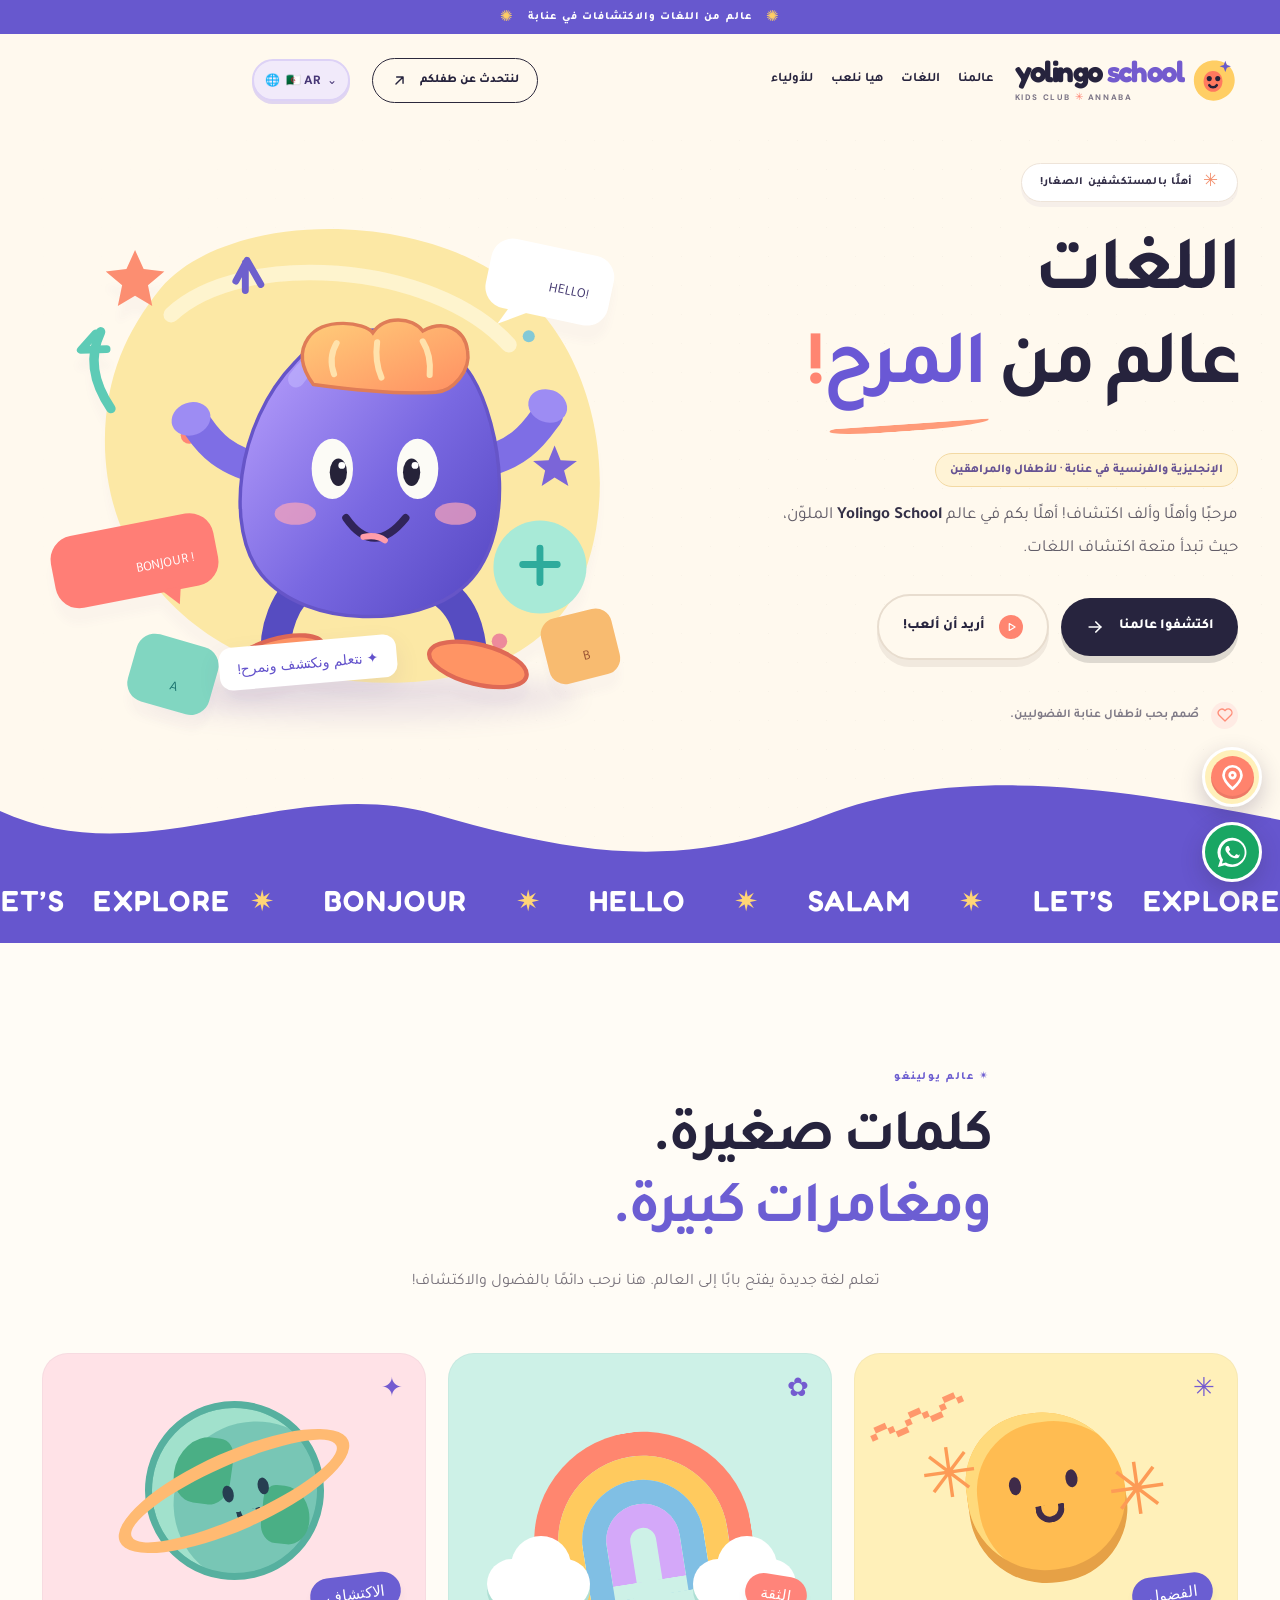
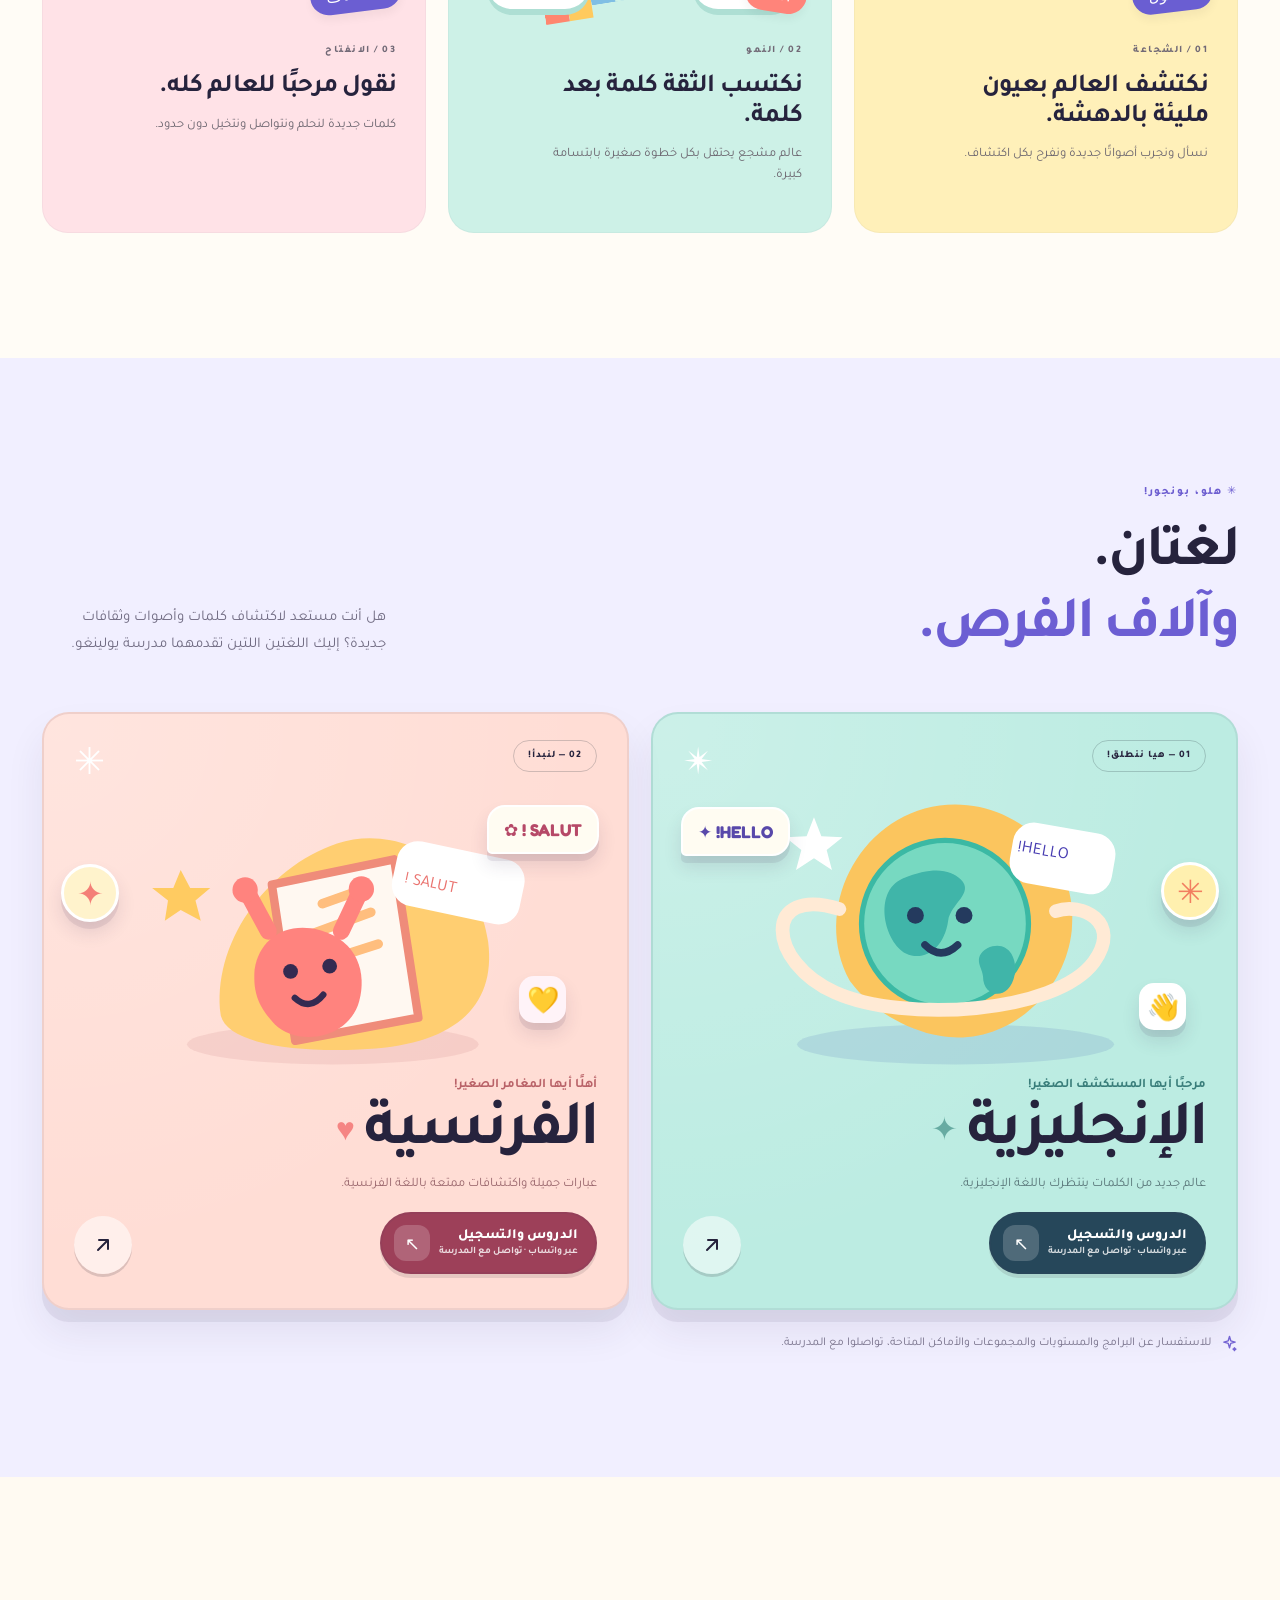
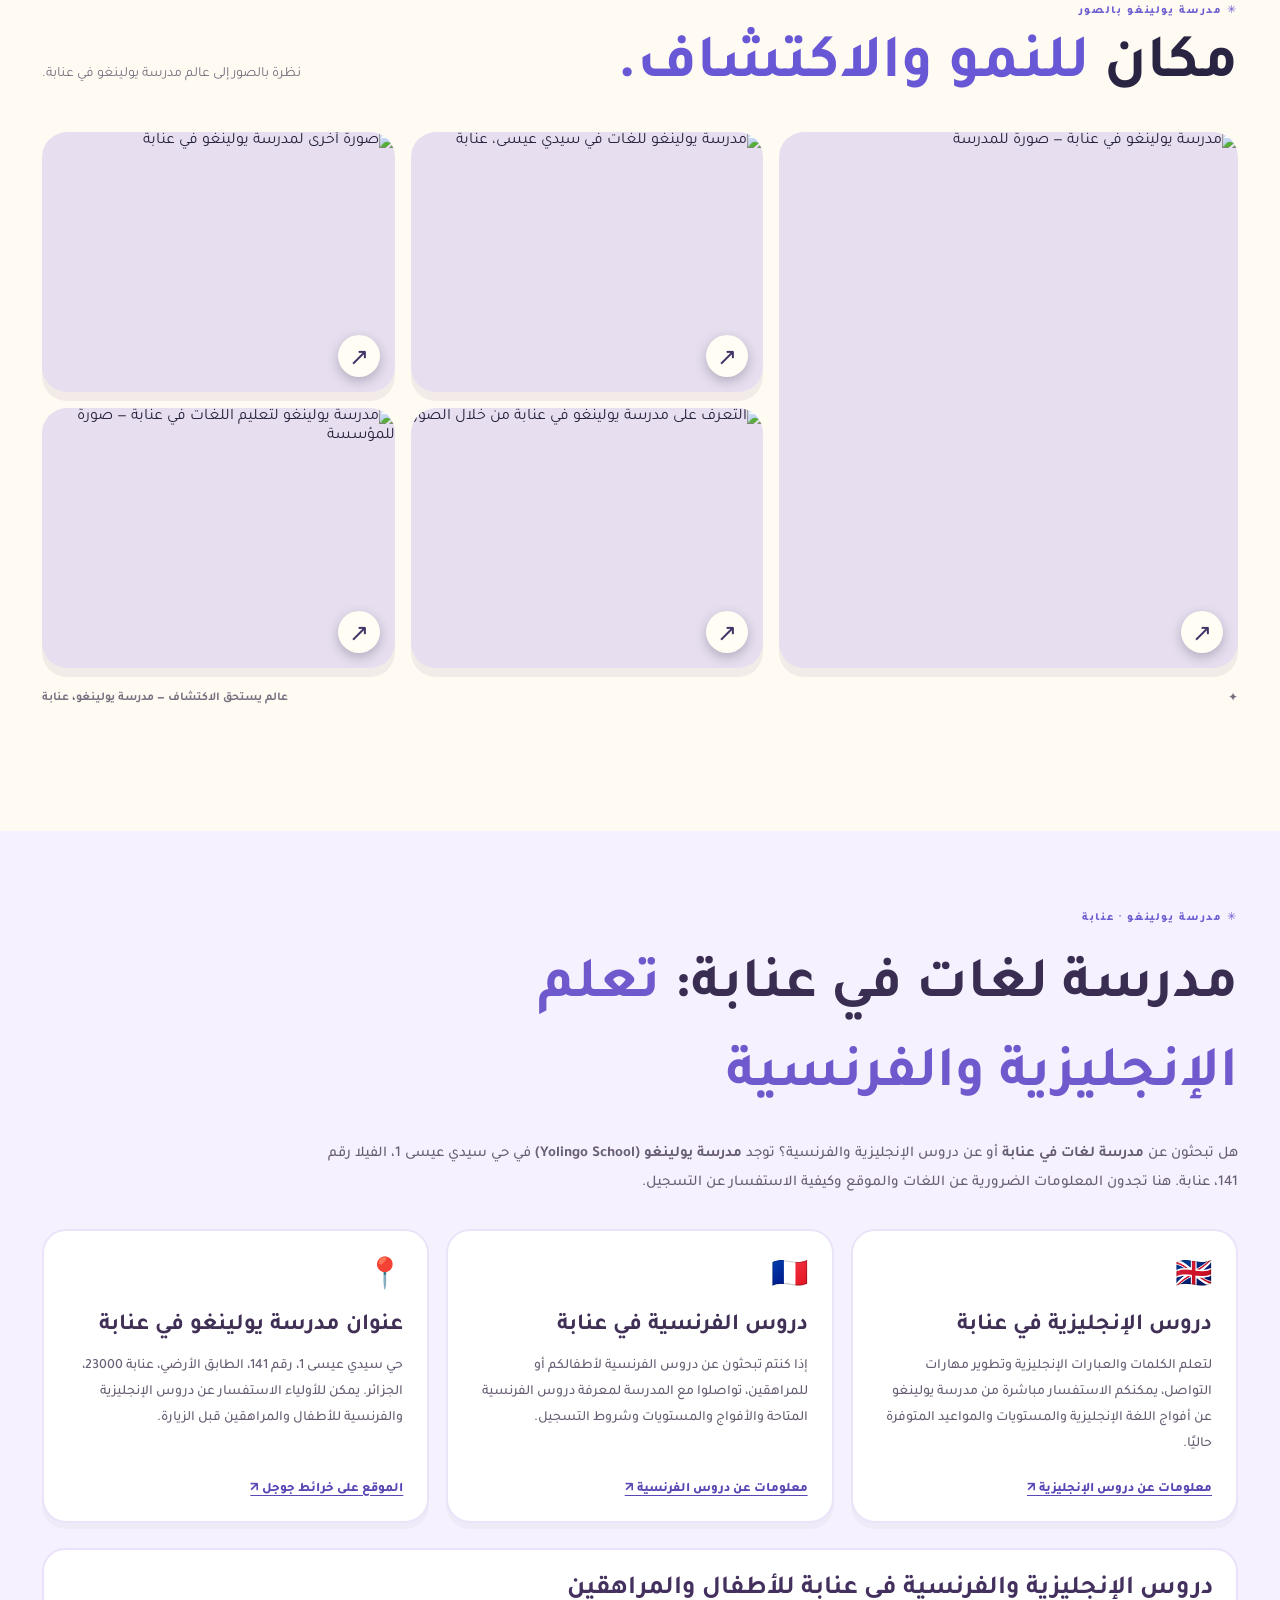
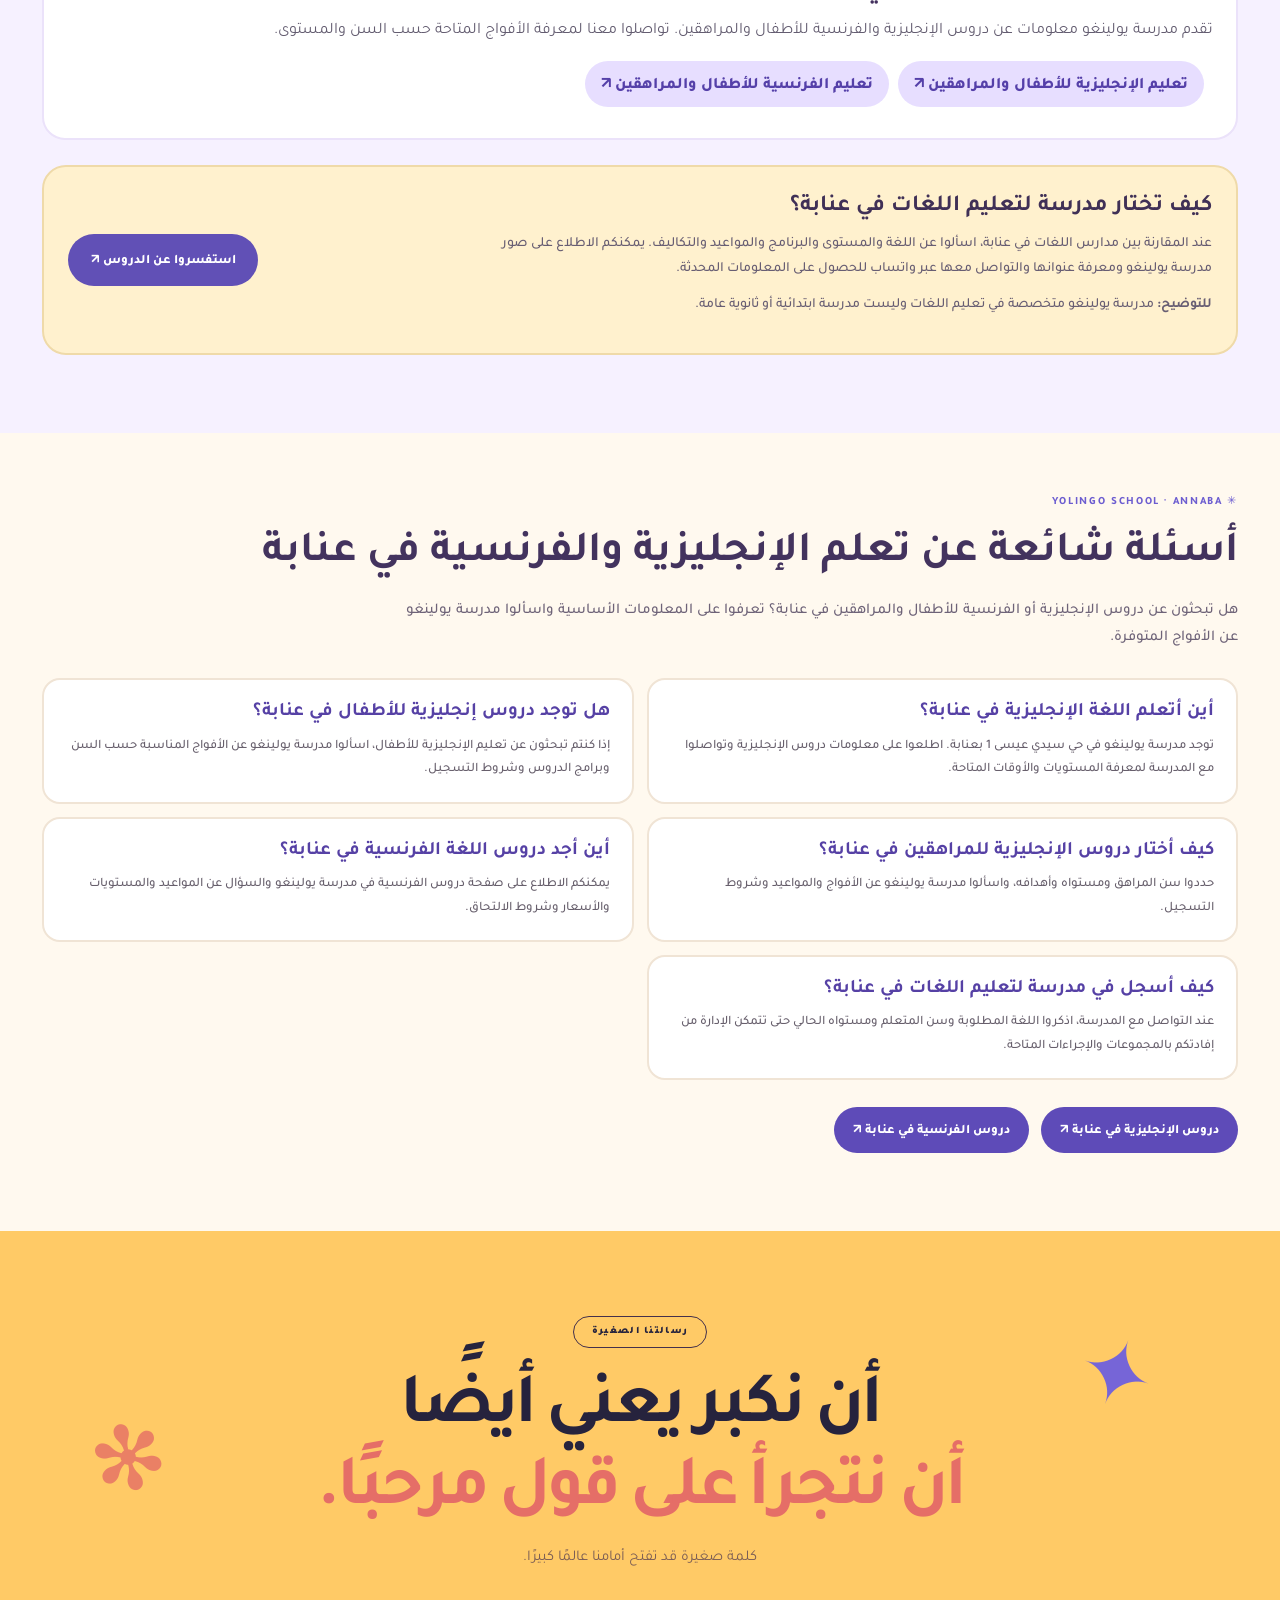
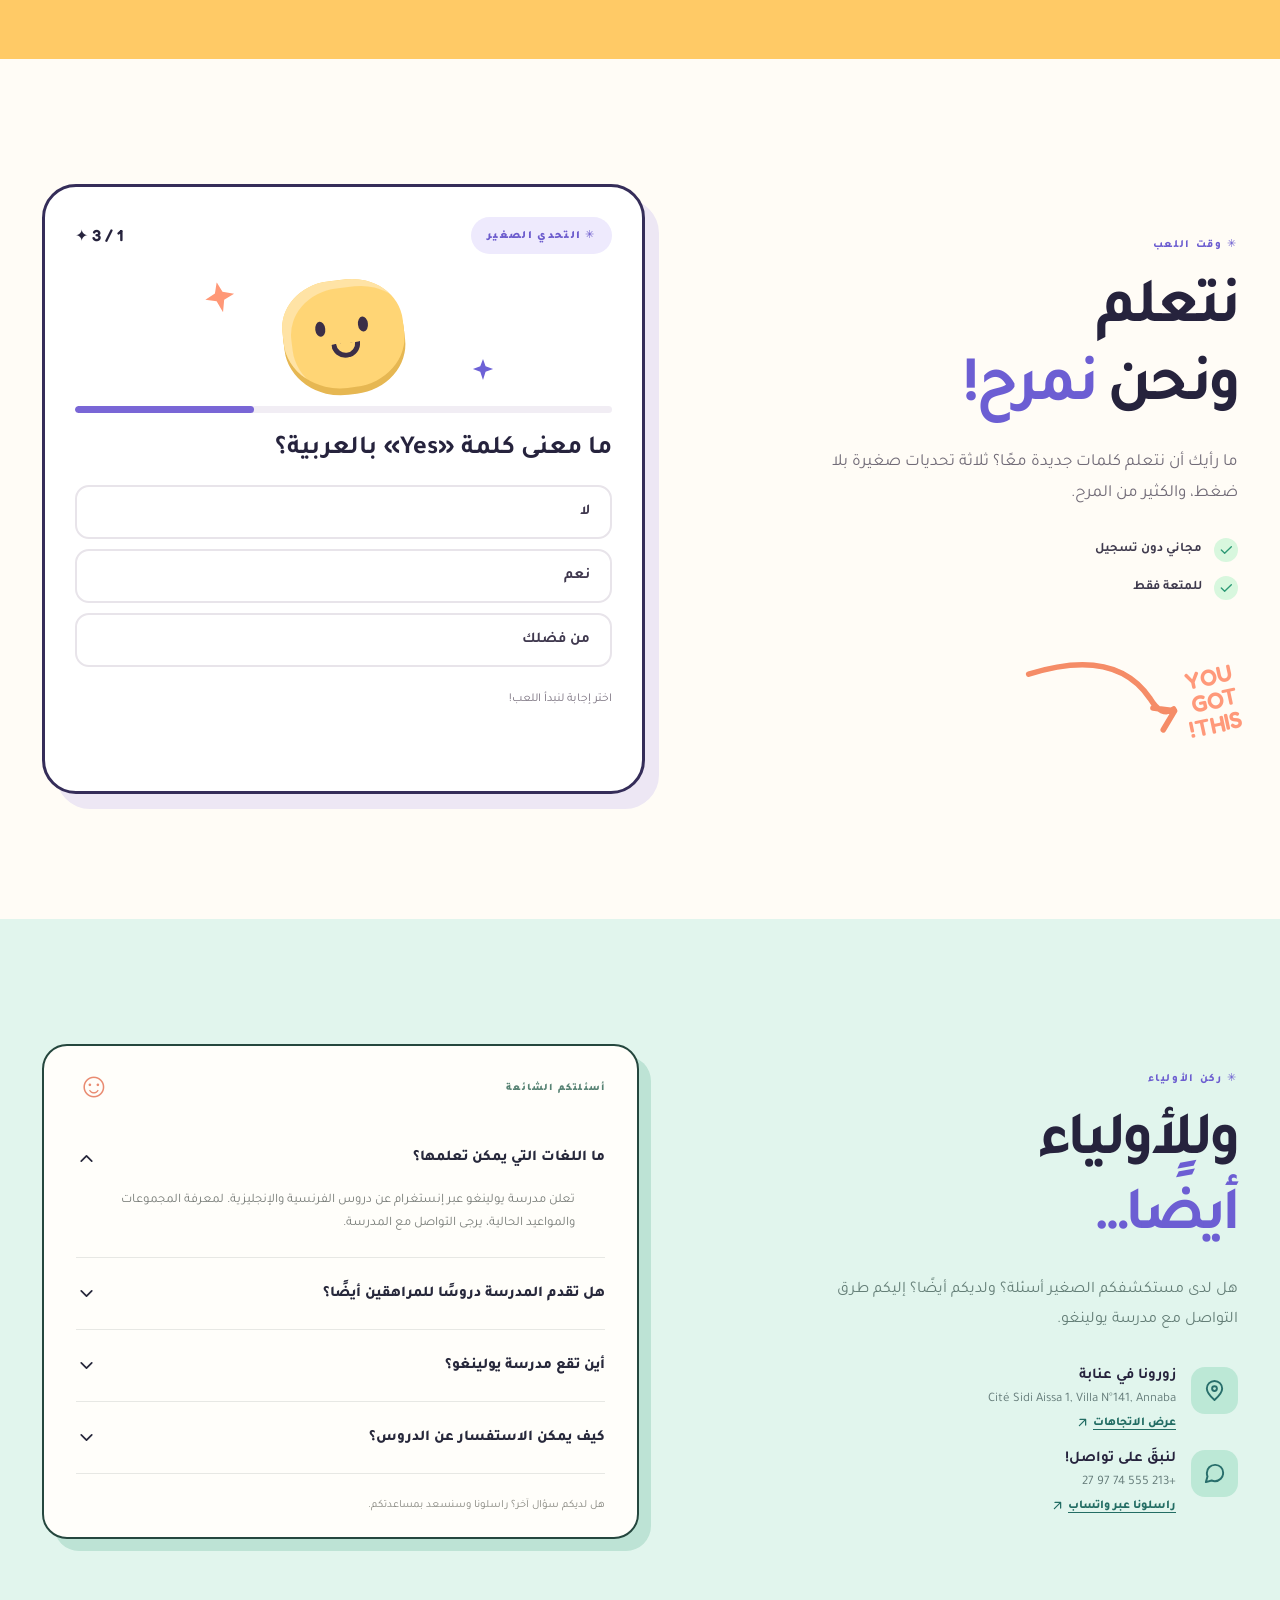
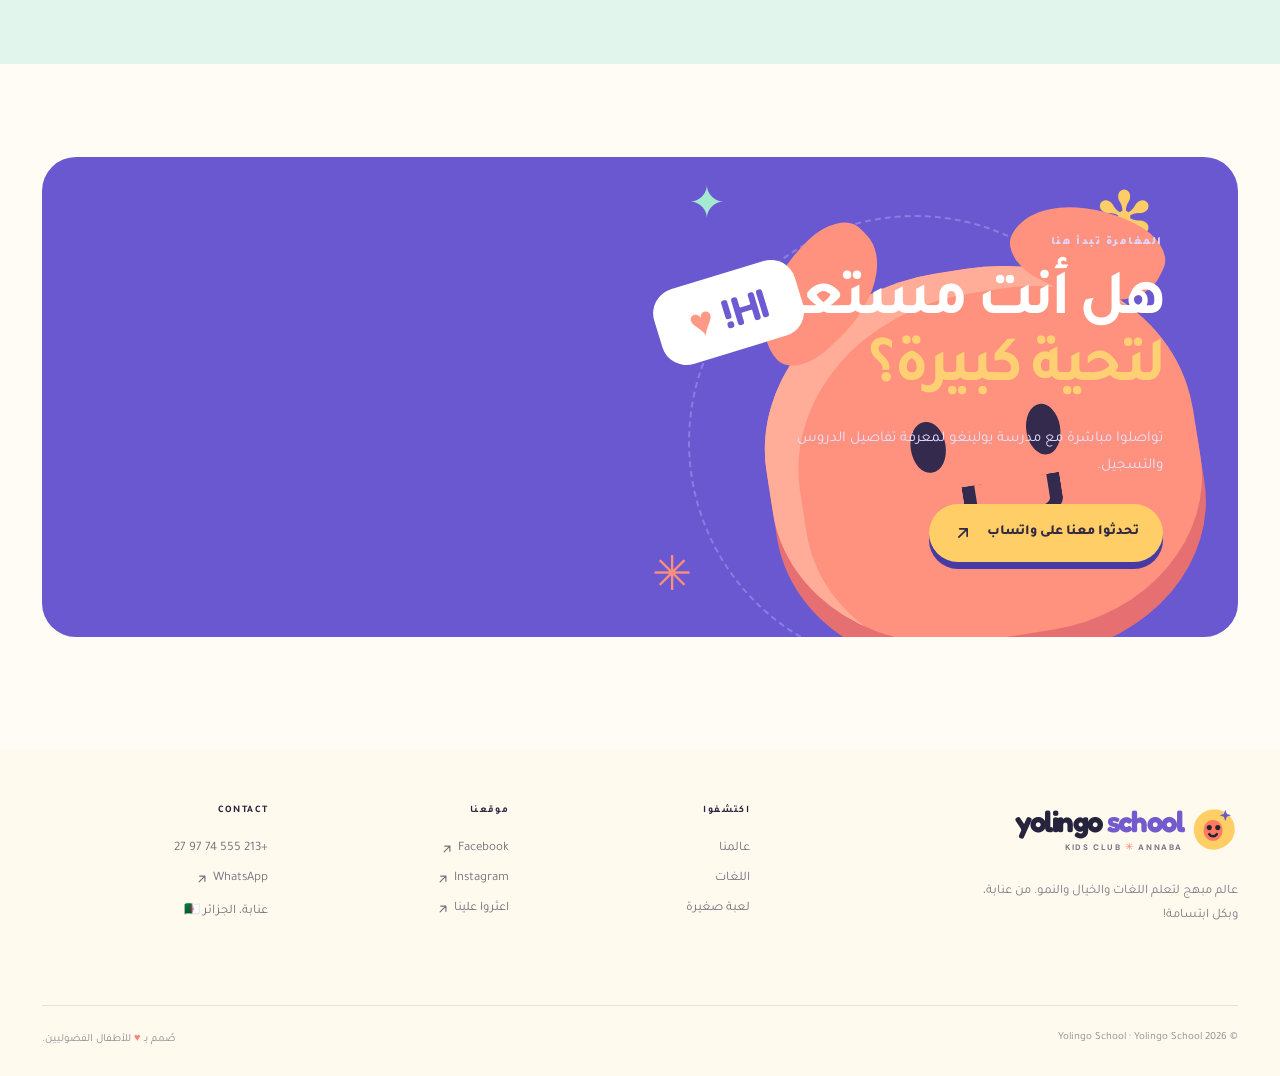
==== commit a375248d: "Clarify kid and teen courses in homepage and localized navigation" ====
--- a/ar/index.html
+++ b/ar/index.html
@@ -53,7 +53,7 @@
     <meta name="twitter:image" content="https://yolingo-school.github.io/assets/social-ar.png" />
   </head>
   <body>
-    <div id="root"><div class="page-wrap" id="top"><div class="announcement"><span class="announce-star">✺</span> عالم من اللغات والاكتشافات في عنابة <span class="announce-star">✺</span></div><header class="site-header"><div class="header-inner shell"><a href="#top" class="brand " aria-label="Yolingo School — retour en haut"><svg class="brand-symbol" viewBox="0 0 51 52" aria-hidden="true"><path d="M9 13C17 2 36 2 44 13c7 10 5 25-7 31C22 53 7 43 5 30c-1-7 0-12 4-17Z" fill="#FFCE64"></path><path d="M15 27c0-6 4-11 10-11s10 5 10 11-4 11-10 11-10-5-10-11Z" fill="#FF795F"></path><circle cx="21" cy="24" r="2.7" fill="#262339"></circle><circle cx="30" cy="24" r="2.7" fill="#262339"></circle><path d="M21 31c2 3 6 3 8 0" stroke="#262339" stroke-width="2.7" stroke-linecap="round" fill="none"></path><path d="m38 5 1.7 4.5L44 11l-4.3 1.5L38 17l-1.6-4.5L32 11l4.4-1.5L38 5Z" fill="#675ACB"></path></svg><span class="brand-text">yolingo <span class="brand-school">school</span><small>KIDS CLUB <span>✳</span> ANNABA</small></span></a><nav class="" aria-label="Navigation principale"><a href="#univers">عالمنا</a><a href="#langues">اللغات</a><a href="#jeu">هيا نلعب</a><a href="#parents">للأولياء</a><a href="https://wa.me/213555749727?text=Bonjour%20Yolingo%20School%20!%20Je%20souhaiterais%20avoir%20des%20informations%20sur%20vos%20cours%20de%20langues%20pour%20enfants." target="_blank" rel="noopener noreferrer" class="nav-mobile-contact">تواصلوا معنا <svg width="18" height="18" viewBox="0 0 24 24" fill="none" stroke="currentColor" stroke-width="2" stroke-linecap="round" stroke-linejoin="round" aria-hidden="true"><path d="M7 17 17 7M8 7h9v9"></path></svg></a></nav><a href="https://wa.me/213555749727?text=Bonjour%20Yolingo%20School%20!%20Je%20souhaiterais%20avoir%20des%20informations%20sur%20vos%20cours%20de%20langues%20pour%20enfants." target="_blank" rel="noopener noreferrer" class="header-cta">لنتحدث عن طفلكم <svg width="17" height="17" viewBox="0 0 24 24" fill="none" stroke="currentColor" stroke-width="2" stroke-linecap="round" stroke-linejoin="round" aria-hidden="true"><path d="M7 17 17 7M8 7h9v9"></path></svg></a><button aria-label="Ouvrir le menu" class="menu-toggle"><svg width="26" height="26" viewBox="0 0 24 24" fill="none" stroke="currentColor" stroke-width="2" stroke-linecap="round" stroke-linejoin="round" aria-hidden="true"><path d="M4 7h16M4 12h16M4 17h16"></path></svg></button></div></header><main><section class="hero" aria-labelledby="hero-title"><div class="hero-dots" aria-hidden="true"></div><div class="shell hero-grid"><div class="hero-copy"><div class="eyebrow hero-eyebrow"><span class="eyebrow-mini-icon">✳</span> أهلًا بالمستكشفين الصغار!</div><h1 id="hero-title">اللغات<br/>عالم من <span class="highlight-word">المرح<span class="word-underline" aria-hidden="true"></span></span><span class="exclamation">!</span></h1><h2 class="yl-hero-local">مدرسة لغات في عنابة · الإنجليزية والفرنسية</h2><p class="hero-desc">مرحبًا وأهلًا وألف اكتشاف! أهلًا بكم في عالم <strong>Yolingo School</strong> الملوّن، حيث تبدأ متعة اكتشاف اللغات.</p><div class="hero-actions"><a href="#langues" class="btn btn-dark">اكتشفوا عالمنا <svg width="20" height="20" viewBox="0 0 24 24" fill="none" stroke="currentColor" stroke-width="2" stroke-linecap="round" stroke-linejoin="round" aria-hidden="true"><path d="M5 12h14"></path><path d="m13 6 6 6-6 6"></path></svg></a><a href="#jeu" class="btn btn-outline"><span class="play-icon"><svg width="14" height="14" viewBox="0 0 24 24" fill="none" stroke="currentColor" stroke-width="2" stroke-linecap="round" stroke-linejoin="round" aria-hidden="true"><path d="m9 6 10 6-10 6V6Z"></path></svg></span> أريد أن ألعب!</a></div><div class="hero-location"><span class="location-heart"><svg width="16" height="16" viewBox="0 0 24 24" fill="none" stroke="currentColor" stroke-width="2" stroke-linecap="round" stroke-linejoin="round" aria-hidden="true"><path d="M20.8 4.6a5.6 5.6 0 0 0-7.9 0l-.9.9-.9-.9a5.6 5.6 0 0 0-7.9 7.9L12 21l8.8-8.5a5.6 5.6 0 0 0 0-7.9Z"></path></svg></span> صُمم بحب لأطفال عنابة الفضوليين.</div></div><div class="hero-picture"><svg viewBox="0 0 710 640" class="hero-artwork" role="img" aria-label="Illustration joyeuse : personnage violet souriant entouré de lettres et d'étoiles colorées"><defs><linearGradient id="ybody" x1=".1" y1=".2" x2=".95" y2=".95"><stop offset="0" stop-color="#AB94F7"></stop><stop offset=".5" stop-color="#7968E1"></stop><stop offset="1" stop-color="#5749C4"></stop></linearGradient><linearGradient id="yorange" x1="0" y1="0" x2="1" y2="1"><stop offset="0" stop-color="#FFCE7A"></stop><stop offset="1" stop-color="#FF8F62"></stop></linearGradient><radialGradient id="yorb" cx=".3" cy=".2" r=".85"><stop offset="0" stop-color="#FFEBA5"></stop><stop offset="1" stop-color="#F6BE51"></stop></radialGradient><filter id="yshadow" x="-50%" y="-50%" width="200%" height="200%"><feGaussianBlur stdDeviation="14"></feGaussianBlur></filter></defs><ellipse cx="372" cy="590" rx="250" ry="27" fill="#7559AA" opacity=".13" filter="url(#yshadow)"></ellipse><path d="M138 116C208 34 404 24 523 96s148 239 107 350c-39 106-159 145-306 122C174 545 72 432 73 292c1-74 25-126 65-176Z" fill="#FCE8A5"></path><path d="M150 147C231 71 453 84 542 182" fill="none" stroke="#fff9dd" stroke-width="18" stroke-linecap="round" opacity=".75"></path><circle cx="578" cy="440" r="54" fill="#A8EAD7"></circle><path d="M558 437h40M578 418v40" stroke="#2EAB9C" stroke-width="8" stroke-linecap="round"></path><g class="art-orbit art-orbit-1"><path d="M80 256q-32-47-12-89" stroke="#5DCBB6" stroke-width="11" stroke-linecap="round" fill="none"></path><path d="M62 169 45 188l30-1" fill="none" stroke="#5DCBB6" stroke-width="9" stroke-linecap="round" stroke-linejoin="round"></path></g><g class="art-orbit art-orbit-2" transform="translate(515 68) rotate(12)"><rect width="145" height="82" rx="25" fill="white"></rect><path d="M34 76 23 101l38-24" fill="white"></path><text x="73" y="51" fill="#40356D" fontSize="27" fontFamily="Fredoka, sans-serif" fontWeight="600" textAnchor="middle">HELLO!</text></g><g class="art-orbit art-orbit-3" transform="translate(13 390) rotate(-11)"><rect width="192" height="85" rx="28" fill="#FF7E76"></rect><path d="m120 82 18 20 5-20" fill="#FF7E76"></path><text x="96" y="56" fill="white" fontSize="28" fontWeight="600" fontFamily="Fredoka, sans-serif" textAnchor="middle">BONJOUR !</text></g><path d="m108 72 10 22 24 3-19 16 5 24-20-12-20 12 5-24-19-16 24-3 10-22Z" fill="#FC8E71" class="art-spin"></path><path d="m595 299 7 17 19 1-15 11 5 18-16-10-15 10 4-18-14-11 18-1 7-17Z" fill="#7B65D8" class="art-spin"></path><circle cx="171" cy="287" r="10" fill="#FF8676"></circle><circle cx="531" cy="526" r="9" fill="#ED8A9B"></circle><circle cx="565" cy="172" r="7" fill="#83C9D6"></circle><path d="M312 456c-31 16-44 60-40 92" stroke="#564CC1" stroke-width="35" stroke-linecap="round" fill="none"></path><path d="M450 461c42 18 48 58 50 88" stroke="#564CC1" stroke-width="35" stroke-linecap="round" fill="none"></path><ellipse cx="271" cy="547" rx="58" ry="23" transform="rotate(-17 271 547)" fill="#FF9464" stroke="#DF6955" stroke-width="5"></ellipse><ellipse cx="506" cy="553" rx="58" ry="23" transform="rotate(14 506 553)" fill="#FF9464" stroke="#DF6955" stroke-width="5"></ellipse><path d="M266 329c-56-11-73-35-84-51" stroke="#7E6EE5" stroke-width="36" stroke-linecap="round" fill="none"></path><path d="M501 320c56-8 74-41 86-57" stroke="#7E6EE5" stroke-width="36" stroke-linecap="round" fill="none"></path><ellipse cx="173" cy="268" rx="23" ry="19" transform="rotate(-20 173 268)" fill="#9D8CF3"></ellipse><ellipse cx="587" cy="253" rx="23" ry="19" transform="rotate(20 587 253)" fill="#9D8CF3"></ellipse><path d="M294 202c43-53 164-51 205 17 34 56 55 189-11 245-51 45-180 49-233-15-43-52-31-175 39-247Z" fill="url(#ybody)" stroke="#6655C8" stroke-width="4"></path><path d="M295 222c26-37 67-51 127-43" stroke="#C4B8FF" stroke-width="19" stroke-linecap="round" fill="none" opacity=".55"></path><ellipse cx="337" cy="326" rx="24" ry="35" fill="#FCFBF6"></ellipse><ellipse cx="436" cy="326" rx="24" ry="35" fill="#FCFBF6"></ellipse><ellipse cx="344" cy="330" rx="10" ry="16" fill="#262339"></ellipse><ellipse cx="429" cy="330" rx="10" ry="16" fill="#262339"></ellipse><circle cx="348" cy="322" r="4" fill="white"></circle><circle cx="433" cy="322" r="4" fill="white"></circle><ellipse cx="294" cy="378" rx="24" ry="13" fill="#FBA5BB" opacity=".7"></ellipse><ellipse cx="480" cy="378" rx="24" ry="13" fill="#FBA5BB" opacity=".7"></ellipse><path d="M353 383q32 46 69 0" stroke="#302459" stroke-width="9" stroke-linecap="round" fill="none"></path><path d="M373 405q16-3 25 4" stroke="#FF9DAA" stroke-width="7" stroke-linecap="round" fill="none"></path><path d="M315 228c-17-23-15-41-6-54 18-25 66-18 75-6 14-21 46-18 58-2 25-14 49-2 52 23 4 23-17 47-37 48-40 3-105-4-142-9Z" fill="url(#yorange)" stroke="#DF7C57" stroke-width="4"></path><path d="M342 180q-10 17-3 36M389 179q-3 23 5 41M442 178q10 16 8 39" stroke="#FFE2AC" stroke-width="7" stroke-linecap="round" fill="none"></path><g class="art-orbit art-orbit-4" transform="translate(103 524) rotate(16)"><rect width="98" height="81" rx="22" fill="#81D6C1"></rect><text x="49" y="58" fontFamily="Fredoka,sans-serif" textAnchor="middle" fontWeight="600" fontSize="48" fill="#1A726E">A</text></g><g class="art-orbit art-orbit-5" transform="translate(583 493) rotate(-14)"><rect width="84" height="78" rx="19" fill="#F8BB70"></rect><text x="42" y="55" fontFamily="Fredoka,sans-serif" textAnchor="middle" fontWeight="600" fontSize="46" fill="#995233">B</text></g><path d="m225 108 13-24 16 28M236 87v32" stroke="#6E60CD" stroke-width="8" stroke-linecap="round" stroke-linejoin="round" fill="none"></path></svg><span class="hero-float-tag">✦ نتعلم ونكتشف ونمرح!</span></div></div><div class="hero-waveline" aria-hidden="true"><svg viewBox="0 0 1440 97" preserveAspectRatio="none"><path d="M0 38c162 81 325-47 489 4s276 70 438 2 353-29 513 5v48H0Z" fill="#6656CE"></path></svg></div></section><div class="marquee-band"><div class="marquee-track" aria-hidden="true"><span>BONJOUR <b>✷</b> HELLO <b>✷</b> SALAM <b>✷</b> LET’S EXPLORE <b>✷</b> </span><span>BONJOUR <b>✷</b> HELLO <b>✷</b> SALAM <b>✷</b> LET’S EXPLORE <b>✷</b> </span><span>BONJOUR <b>✷</b> HELLO <b>✷</b> SALAM <b>✷</b> LET’S EXPLORE <b>✷</b> </span><span>BONJOUR <b>✷</b> HELLO <b>✷</b> SALAM <b>✷</b> LET’S EXPLORE <b>✷</b> </span></div></div><section id="univers" class="story-section section-padding"><div class="shell"><div class="section-heading centered" data-reveal=""><span class="section-kicker">✴ عالم يولينغو</span><h2>كلمات صغيرة.<br/><em>ومغامرات كبيرة.</em></h2><p>تعلم لغة جديدة يفتح بابًا إلى العالم. هنا نرحب دائمًا بالفضول والاكتشاف!</p></div><div class="story-layout"><div class="story-feature story-feature-yellow" data-reveal=""><div class="story-icon-wrap">✳</div><div class="story-picture story-picture-play"><span class="picture-squiggle">〰</span><div class="sun-face"><span class="sf-eye"></span><span class="sf-eye"></span><span class="sf-mouth"></span></div><span class="picture-tag picture-tag-blue">الفضول</span></div><div class="story-body"><span>01 / الشجاعة</span><h3>نكتشف العالم بعيون مليئة بالدهشة.</h3><p>نسأل ونجرب أصواتًا جديدة ونفرح بكل اكتشاف.</p></div></div><div class="story-feature story-feature-mint" data-reveal=""><div class="story-icon-wrap">✿</div><div class="story-picture story-picture-smile"><div class="rainbow-arch"><i></i><i></i><i></i><i></i></div><span class="puffy-cloud cloud-left"></span><span class="puffy-cloud cloud-right"></span><span class="picture-tag picture-tag-coral">الثقة</span></div><div class="story-body"><span>02 / النمو</span><h3>نكتسب الثقة كلمة بعد كلمة.</h3><p>عالم مشجع يحتفل بكل خطوة صغيرة بابتسامة كبيرة.</p></div></div><div class="story-feature story-feature-pink" data-reveal=""><div class="story-icon-wrap">✦</div><div class="story-picture story-picture-world"><div class="earth-smile"><i class="earth-eye"></i><i class="earth-eye"></i><i class="earth-mouth"></i></div><span class="planet-ring"></span><span class="picture-tag picture-tag-purple">الاكتشاف</span></div><div class="story-body"><span>03 / الانفتاح</span><h3>نقول مرحبًا للعالم كله.</h3><p>كلمات جديدة لنحلم ونتواصل ونتخيل دون حدود.</p></div></div></div></div></section><section id="langues" class="languages-section section-padding"><div class="shell"><div class="languages-header" data-reveal=""><div><span class="section-kicker">✳ هلو، بونجور!</span><h2>لغتان.<br/><em>وآلاف الفرص.</em></h2></div><p>هل أنت مستعد لاكتشاف كلمات وأصوات وثقافات جديدة؟ إليك اللغتين اللتين تقدمهما مدرسة يولينغو.</p></div><div class="language-grid"><a class="language-card english-card course-choice" data-reveal="" data-course="english" href="https://wa.me/213555749727?text=Bonjour%20!%20Je%20souhaite%20conna%C3%AEtre%20les%20informations%20sur%20les%20cours%20d%E2%80%99anglais%20pour%20enfants%20chez%20Yolingo%20School." target="_blank" rel="noopener noreferrer" aria-label="Informations et inscriptions pour les cours d’anglais"><div class="course-kinetic-stickers" aria-hidden="true"><span class="course-motion-badge word">HELLO! ✦</span><span class="course-motion-badge spark">✳</span><span class="course-motion-badge wave">👋</span></div><div class="language-card-top"><span class="language-number">01 — هيا ننطلق!</span><span class="language-deco-star">✴</span></div><svg viewBox="0 0 420 265" class="language-art" aria-hidden="true"><ellipse cx="220" cy="235" rx="150" ry="19" fill="#334EAA" opacity=".12"></ellipse><path d="M120 175c-36-66 7-155 85-166 70-9 133 49 125 118-7 65-67 111-125 100-33-6-66-26-85-52Z" fill="#FBC55E"></path><circle cx="210" cy="121" r="79" fill="#77D9C1" stroke="#3BB9A4" stroke-width="5"></circle><path d="M170 78c30-12 45-8 55 1 13 13-10 23-12 39-4 27-23 39-40 31-20-10-32-58-3-71Zm80 66c17-8 29 6 26 25-5 26-30 22-30 2 0-8-11-18 4-27Z" fill="#40B5A9"></path><circle cx="182" cy="113" r="8" fill="#243A5E"></circle><circle cx="228" cy="113" r="8" fill="#243A5E"></circle><path d="M191 141q15 15 31 0" stroke="#243A5E" stroke-width="7" fill="none" stroke-linecap="round"></path><path d="M110 107C37 84 41 157 106 186s209 20 245-29c27-38-12-57-36-48" stroke="#FFEAD5" stroke-width="13" stroke-linecap="round" fill="none"></path><rect x="278" y="22" width="98" height="58" rx="20" fill="#fff" transform="rotate(10 278 22)"></rect><text x="326" y="60" textAnchor="middle" fill="#463BB1" fontFamily="Fredoka,sans-serif" fontSize="21" fontWeight="600" transform="rotate(10 326 60)">HELLO!</text><path d="m86 20 7 18 20 1-15 12 5 19-17-11-17 11 5-19-15-12 20-1 7-18Z" fill="#fff"></path></svg><div class="language-card-bottom"><div><span class="language-subtitle">مرحبًا أيها المستكشف الصغير!</span><h3>الإنجليزية <span>✦</span></h3><p>عالم جديد من الكلمات ينتظرك باللغة الإنجليزية.</p><span class="course-cta"><span class="course-cta-copy"><span class="course-cta-title">Infos &amp; inscriptions</span><span class="course-cta-sub">عبر واتساب · تواصل مع المدرسة</span></span><span class="course-cta-arrow" aria-hidden="true">↗</span></span></div><span class="round-arrow" aria-hidden="true"><svg width="24" height="24" viewBox="0 0 24 24" fill="none" stroke="currentColor" stroke-width="2" stroke-linecap="round" stroke-linejoin="round" aria-hidden="true"><path d="M7 17 17 7M8 7h9v9"></path></svg></span></div></a><a class="language-card french-card course-choice" data-reveal="" data-course="french" href="https://wa.me/213555749727?text=Bonjour%20!%20Je%20souhaite%20conna%C3%AEtre%20les%20informations%20sur%20les%20cours%20de%20fran%C3%A7ais%20pour%20enfants%20chez%20Yolingo%20School." target="_blank" rel="noopener noreferrer" aria-label="Informations et inscriptions pour les cours de français"><div class="course-kinetic-stickers" aria-hidden="true"><span class="course-motion-badge word">SALUT ! ✿</span><span class="course-motion-badge spark">✦</span><span class="course-motion-badge wave">💛</span></div><div class="language-card-top"><span class="language-number">02 — لنبدأ!</span><span class="language-deco-star">✳</span></div><svg viewBox="0 0 420 265" class="language-art" aria-hidden="true"><ellipse cx="207" cy="235" rx="138" ry="19" fill="#AA4454" opacity=".1"></ellipse><path d="M101 208c-9-67 42-140 110-163 61-21 135 25 143 93 8 63-34 99-122 102-70 3-125-8-131-32Z" fill="#FFCE71"></path><path d="M143 93 255 55l41 146-113 36Z" fill="#FFF8F1" stroke="#EF8C7A" stroke-width="8" stroke-linejoin="round" transform="rotate(7 220 140)"></path><path d="M197 102 231 90M178 134l65-24M188 160l62-20" stroke="#FFBE7E" stroke-width="9" stroke-linecap="round"></path><path d="M133 164c4-28 29-46 62-37 36 10 44 41 37 67-10 37-59 43-80 22-14-15-21-28-19-52Z" fill="#FF837E"></path><circle cx="167" cy="166" r="7" fill="#342A51"></circle><circle cx="204" cy="161" r="7" fill="#342A51"></circle><path d="M171 191q14 13 27-3" fill="none" stroke="#342A51" stroke-width="6" stroke-linecap="round"></path><path d="m146 128-20-37M215 128l18-38" stroke="#FF837E" stroke-width="16" stroke-linecap="round"></path><circle cx="124" cy="89" r="12" fill="#FF837E"></circle><circle cx="234" cy="88" r="12" fill="#FF837E"></circle><g transform="translate(272 39) rotate(12)"><rect width="123" height="62" rx="20" fill="#fff"></rect><text x="61" y="41" fill="#EA736F" fontSize="22" fontFamily="Fredoka,sans-serif" textAnchor="middle" fontWeight="600">SALUT !</text></g><path d="m63 70 9 17 19 0-14 12 5 19-19-10-15 10 3-19-15-12h20l7-17Z" fill="#FFCB61"></path></svg><div class="language-card-bottom"><div><span class="language-subtitle">أهلًا أيها المغامر الصغير!</span><h3>الفرنسية <span>♥</span></h3><p>عبارات جميلة واكتشافات ممتعة باللغة الفرنسية.</p><span class="course-cta"><span class="course-cta-copy"><span class="course-cta-title">Infos &amp; inscriptions</span><span class="course-cta-sub">عبر واتساب · تواصل مع المدرسة</span></span><span class="course-cta-arrow" aria-hidden="true">↗</span></span></div><span class="round-arrow" aria-hidden="true"><svg width="24" height="24" viewBox="0 0 24 24" fill="none" stroke="currentColor" stroke-width="2" stroke-linecap="round" stroke-linejoin="round" aria-hidden="true"><path d="M7 17 17 7M8 7h9v9"></path></svg></span></div></a></div><div class="language-footnote"><svg width="17" height="17" viewBox="0 0 24 24" fill="none" stroke="currentColor" stroke-width="2" stroke-linecap="round" stroke-linejoin="round" aria-hidden="true"><path d="m12 2 1.8 6.2L20 10l-6.2 1.8L12 18l-1.8-6.2L4 10l6.2-1.8L12 2Z"></path><path d="m19 18 .7 1.3L21 20l-1.3.7L19 22l-.7-1.3L17 20l1.3-.7L19 18Z"></path></svg> للاستفسار عن البرامج والمستويات والمجموعات والأماكن المتاحة، تواصلوا مع المدرسة.</div></div></section><section id="photos" class="yolingo-gallery-section section-padding" aria-labelledby="gallery-title"><div class="shell"><div class="yl-gallery-heading"><div><span class="section-kicker">✳ مدرسة يولينغو بالصور</span><h2 id="gallery-title">مكان <em>للنمو والاكتشاف.</em></h2></div><p>نظرة بالصور إلى عالم مدرسة يولينغو في عنابة.</p></div><div class="yl-gallery-track" aria-label="Photos de Yolingo School"><a class="yl-gallery-photo yl-gallery-photo-1" href="https://lh3.googleusercontent.com/gps-cs-s/ANWiy9RXkZxK2fuibu9xvFJJxNdwMlWX9Hmm6TpPHmRTxs9DQ3gcvHsPgLQIPVK4U6Q1ghweDkpzAxwLbEn-EIfHPybwQroOkIw5hEMqWZMLWOjMa-EZIgV0Nyh_P4SNsnEJ9RDYCUn_St6xkrXX=s1360-w1360-h1020-rw" target="_blank" rel="noopener noreferrer" aria-label="Agrandir la photo 1 de Yolingo School"><img src="https://lh3.googleusercontent.com/gps-cs-s/ANWiy9RXkZxK2fuibu9xvFJJxNdwMlWX9Hmm6TpPHmRTxs9DQ3gcvHsPgLQIPVK4U6Q1ghweDkpzAxwLbEn-EIfHPybwQroOkIw5hEMqWZMLWOjMa-EZIgV0Nyh_P4SNsnEJ9RDYCUn_St6xkrXX=s1360-w1360-h1020-rw" alt="مدرسة يولينغو في عنابة — صورة للمدرسة" width="1360" height="1020" loading="lazy" decoding="async" referrerpolicy="no-referrer"><span class="yl-gallery-expand" aria-hidden="true">↗</span></a><a class="yl-gallery-photo yl-gallery-photo-2" href="https://lh3.googleusercontent.com/gps-cs-s/ANWiy9SeZEdMfoycMdjJTXCi7EBUMUKxN-3o6E_qHXL41_Io9rk50Y1kXKQdrJCjDdzBYDKgTUi8GMU8wcOpMY3mwge7HLr7Y_QWSjDk4lzmCrxi6wVElPmixC1jk_BGWyI6JgQWIyUHwGstqlW5=s1360-w1360-h1020-rw" target="_blank" rel="noopener noreferrer" aria-label="Agrandir la photo 2 de Yolingo School"><img src="https://lh3.googleusercontent.com/gps-cs-s/ANWiy9SeZEdMfoycMdjJTXCi7EBUMUKxN-3o6E_qHXL41_Io9rk50Y1kXKQdrJCjDdzBYDKgTUi8GMU8wcOpMY3mwge7HLr7Y_QWSjDk4lzmCrxi6wVElPmixC1jk_BGWyI6JgQWIyUHwGstqlW5=s1360-w1360-h1020-rw" alt="مدرسة يولينغو للغات في سيدي عيسى، عنابة" width="1360" height="1020" loading="lazy" decoding="async" referrerpolicy="no-referrer"><span class="yl-gallery-expand" aria-hidden="true">↗</span></a><a class="yl-gallery-photo yl-gallery-photo-3" href="https://lh3.googleusercontent.com/gps-cs-s/ANWiy9SZIjOhsA2J3OWp-w5BMKVCSRSuAmU_nKIeNIr8bVE0QBSo5DWhXJAlkNVl9aX9_HEnuMMDknSMfg6hdBYMODJBzioToatHBiiPM_udTzAXDDM0swsfdIjgmhuvJJEGv5A3tCnD6q3VjdaD=s1360-w1360-h1020-rw" target="_blank" rel="noopener noreferrer" aria-label="Agrandir la photo 3 de Yolingo School"><img src="https://lh3.googleusercontent.com/gps-cs-s/ANWiy9SZIjOhsA2J3OWp-w5BMKVCSRSuAmU_nKIeNIr8bVE0QBSo5DWhXJAlkNVl9aX9_HEnuMMDknSMfg6hdBYMODJBzioToatHBiiPM_udTzAXDDM0swsfdIjgmhuvJJEGv5A3tCnD6q3VjdaD=s1360-w1360-h1020-rw" alt="صورة أخرى لمدرسة يولينغو في عنابة" width="1360" height="1020" loading="lazy" decoding="async" referrerpolicy="no-referrer"><span class="yl-gallery-expand" aria-hidden="true">↗</span></a><a class="yl-gallery-photo yl-gallery-photo-4" href="https://lh3.googleusercontent.com/gps-cs-s/ANWiy9Tz8EF0_0tDx5dclKGLboYmF8OS2g8mbn5AT2QABMEcS-idCKuUfNCSdXFxwqUtpIFPGGdt18PmQmMDmEAzhoX9rmbz924Yti4UhT6DTEH3gJfEQpy0HMX4NJe8C3yVoaGn2Dmc3ScUFx2F=s1360-w1360-h1020-rw" target="_blank" rel="noopener noreferrer" aria-label="Agrandir la photo 4 de Yolingo School"><img src="https://lh3.googleusercontent.com/gps-cs-s/ANWiy9Tz8EF0_0tDx5dclKGLboYmF8OS2g8mbn5AT2QABMEcS-idCKuUfNCSdXFxwqUtpIFPGGdt18PmQmMDmEAzhoX9rmbz924Yti4UhT6DTEH3gJfEQpy0HMX4NJe8C3yVoaGn2Dmc3ScUFx2F=s1360-w1360-h1020-rw" alt="التعرف على مدرسة يولينغو في عنابة من خلال الصور" width="1360" height="1020" loading="lazy" decoding="async" referrerpolicy="no-referrer"><span class="yl-gallery-expand" aria-hidden="true">↗</span></a><a class="yl-gallery-photo yl-gallery-photo-5" href="https://lh3.googleusercontent.com/gps-cs-s/ANWiy9QDB-S_ay-1dXpn0R2XVGwbuBTI5-odf7BJBYWS4ps59Zrk_lRh_gEJeWQxbHDbabrWtudogwgsHJJxpUo6xjJoz8MzCFID5P0uQqAceiv4CO2iCt1KNY4W_Guzm26CJHsd2yntC4RlaFJ1=s1360-w1360-h1020-rw" target="_blank" rel="noopener noreferrer" aria-label="Agrandir la photo 5 de Yolingo School"><img src="https://lh3.googleusercontent.com/gps-cs-s/ANWiy9QDB-S_ay-1dXpn0R2XVGwbuBTI5-odf7BJBYWS4ps59Zrk_lRh_gEJeWQxbHDbabrWtudogwgsHJJxpUo6xjJoz8MzCFID5P0uQqAceiv4CO2iCt1KNY4W_Guzm26CJHsd2yntC4RlaFJ1=s1360-w1360-h1020-rw" alt="مدرسة يولينغو لتعليم اللغات في عنابة — صورة للمؤسسة" width="1360" height="1020" loading="lazy" decoding="async" referrerpolicy="no-referrer"><span class="yl-gallery-expand" aria-hidden="true">↗</span></a></div><div class="yl-gallery-caption">✦ <span>عالم يستحق الاكتشاف — مدرسة يولينغو، عنابة</span><span class="yl-gallery-swipe">← اسحب لمشاهدة المزيد من الصور →</span></div></div></section><section id="madrasat-loghat-annaba" class="yl-seo-section" dir="rtl" aria-labelledby="yl-seo-title"><div class="shell"><span class="section-kicker">✳ مدرسة يولينغو · عنابة</span><h2 id="yl-seo-title">مدرسة لغات في عنابة: <em>تعلم الإنجليزية والفرنسية</em></h2><p class="yl-seo-lead">هل تبحثون عن <strong>مدرسة لغات في عنابة</strong> أو عن دروس الإنجليزية والفرنسية؟ توجد <strong>مدرسة يولينغو (Yolingo School)</strong> في حي سيدي عيسى 1، الفيلا رقم 141، عنابة. هنا تجدون المعلومات الضرورية عن اللغات والموقع وكيفية الاستفسار عن التسجيل.</p><div class="yl-seo-grid"><article><span>🇬🇧</span><h3>دروس الإنجليزية في عنابة</h3><p>لتعلم الكلمات والعبارات الإنجليزية وتطوير مهارات التواصل، يمكنكم الاستفسار مباشرة من مدرسة يولينغو عن أفواج اللغة الإنجليزية والمستويات والمواعيد المتوفرة حاليًا.</p><a href="/ar/taalim-alenglizia-annaba/">معلومات عن دروس الإنجليزية (بالفرنسية) ↗</a></article><article><span>🇫🇷</span><h3>دروس الفرنسية في عنابة</h3><p>إذا كنتم تريدون تحسين مستواكم في اللغة الفرنسية، تواصلوا مع المدرسة لمعرفة دروس الفرنسية المتاحة والأفواج والمستويات وشروط التسجيل.</p><a href="/ar/taalim-alfransiya-annaba/">معلومات عن دروس الفرنسية (بالفرنسية) ↗</a></article><article><span>📍</span><h3>عنوان مدرسة يولينغو في عنابة</h3><p>حي سيدي عيسى 1، رقم 141، الطابق الأرضي، عنابة 23000، الجزائر. يمكن للأولياء الاستفسار عن دروس الإنجليزية والفرنسية للأطفال والمراهقين قبل الزيارة.</p><a href="https://www.google.com/maps/dir/?api=1&amp;destination=Yolingo%20School%2C%20Cit%C3%A9%20Sidi%20A%C3%AFssa%2C%201%20N141%2C%20Annaba%2023000%2C%20Algeria&amp;destination_place_id=ChIJIXw7XKIH8BIRXjGzTcsNA-w" target="_blank" rel="noopener noreferrer">الموقع على خرائط جوجل ↗</a></article></div><div class="yl-intent-age"><h3>دروس الإنجليزية والفرنسية في عنابة للأطفال والمراهقين</h3><p>تقدم مدرسة يولينغو معلومات عن دروس الإنجليزية والفرنسية للأطفال والمراهقين. تواصلوا معنا لمعرفة الأفواج المتاحة حسب السن والمستوى.</p><a href="/ar/taalim-alenglizia-annaba/">تعليم الإنجليزية للأطفال والمراهقين ↗</a><a href="/ar/taalim-alfransiya-annaba/">تعليم الفرنسية للأطفال والمراهقين ↗</a></div><div class="yl-seo-bottom"><div><h3>كيف تختار مدرسة لتعليم اللغات في عنابة؟</h3><p>عند المقارنة بين مدارس اللغات في عنابة، اسألوا عن اللغة والمستوى والبرنامج والمواعيد والتكاليف. يمكنكم الاطلاع على صور مدرسة يولينغو ومعرفة عنوانها والتواصل معها عبر واتساب للحصول على المعلومات المحدثة.</p><p><strong>للتوضيح:</strong> مدرسة يولينغو متخصصة في تعليم اللغات وليست مدرسة ابتدائية أو ثانوية عامة.</p></div><a class="yl-seo-contact" href="https://wa.me/213555749727?text=مرحبًا%20مدرسة%20يولينغو%20!%20أريد%20معلومات%20عن%20دروس%20اللغات%20في%20عنابة." target="_blank" rel="noopener noreferrer">استفسروا عن الدروس ↗</a></div></div></section><section class="yl-seo-faq" id="questions-langues-annaba" aria-labelledby="yl-faq-title"><div class="shell"><span class="section-kicker">✳ YOLINGO SCHOOL · ANNABA</span><h2 id="yl-faq-title">أسئلة شائعة عن تعلم الإنجليزية والفرنسية في عنابة</h2><p class="yl-seo-faq-intro">هل تبحثون عن دروس الإنجليزية أو الفرنسية للأطفال والمراهقين في عنابة؟ تعرفوا على المعلومات الأساسية واسألوا مدرسة يولينغو عن الأفواج المتوفرة.</p><div class="yl-seo-faq-list"><article><h3>أين أتعلم اللغة الإنجليزية في عنابة؟</h3><p>توجد مدرسة يولينغو في حي سيدي عيسى 1 بعنابة. اطلعوا على معلومات دروس الإنجليزية وتواصلوا مع المدرسة لمعرفة المستويات والأوقات المتاحة.</p></article><article><h3>هل توجد دروس إنجليزية للأطفال في عنابة؟</h3><p>إذا كنتم تبحثون عن تعليم الإنجليزية للأطفال، اسألوا مدرسة يولينغو عن الأفواج المناسبة حسب السن وبرامج الدروس وشروط التسجيل.</p></article><article><h3>كيف أختار دروس الإنجليزية للمراهقين في عنابة؟</h3><p>حددوا سن المراهق ومستواه وأهدافه، واسألوا مدرسة يولينغو عن الأفواج والمواعيد وشروط التسجيل.</p></article><article><h3>أين أجد دروس اللغة الفرنسية في عنابة؟</h3><p>يمكنكم الاطلاع على صفحة دروس الفرنسية في مدرسة يولينغو والسؤال عن المواعيد والمستويات والأسعار وشروط الالتحاق.</p></article><article><h3>كيف أسجل في مدرسة لتعليم اللغات في عنابة؟</h3><p>عند التواصل مع المدرسة، اذكروا اللغة المطلوبة وسن المتعلم ومستواه الحالي حتى تتمكن الإدارة من إفادتكم بالمجموعات والإجراءات المتاحة.</p></article></div><nav class="yl-seo-faq-links" aria-label="Language course pages"><a href="/ar/taalim-alenglizia-annaba/">دروس الإنجليزية في عنابة ↗</a><a href="/ar/taalim-alfransiya-annaba/">دروس الفرنسية في عنابة ↗</a></nav></div></section><section class="quote-banner"><div class="shell quote-inner" data-reveal=""><span class="quote-doodle quote-doodle-one">✻</span><span class="quote-doodle quote-doodle-two">✦</span><div class="quote-badge">رسالتنا الصغيرة</div><h2>أن نكبر يعني أيضًا<br/><span>أن نتجرأ على قول مرحبًا.</span></h2><p>كلمة صغيرة قد تفتح أمامنا عالمًا كبيرًا.</p></div></section><section id="jeu" class="game-section section-padding"><div class="shell game-grid"><div class="game-copy" data-reveal=""><span class="section-kicker">✳ وقت اللعب</span><h2>نتعلم<br/>ونحن <em>نمرح!</em></h2><p>ما رأيك أن نتعلم كلمات جديدة معًا؟ ثلاثة تحديات صغيرة بلا ضغط، والكثير من المرح.</p><div class="game-notes"><span><svg width="18" height="18" viewBox="0 0 24 24" fill="none" stroke="currentColor" stroke-width="2" stroke-linecap="round" stroke-linejoin="round" aria-hidden="true"><path d="m5 12 5 5L20 7"></path></svg> مجاني دون تسجيل</span><span><svg width="18" height="18" viewBox="0 0 24 24" fill="none" stroke="currentColor" stroke-width="2" stroke-linecap="round" stroke-linejoin="round" aria-hidden="true"><path d="m5 12 5 5L20 7"></path></svg> للمتعة فقط</span></div><div class="game-scribble" aria-hidden="true"><span>YOU<br/>GOT<br/>THIS!</span><svg viewBox="0 0 170 85"><path d="M5 14Q97-15 134 40q12 20 25 11m-22-1 23 3-12 20" stroke="#F58C67" stroke-width="6" stroke-linecap="round" stroke-linejoin="round" fill="none"></path></svg></div></div><div data-reveal=""><div class="game-card" id="mini-jeu"><div class="game-topline"><span class="game-tag">✳ التحدي الصغير</span><span class="game-points">1 / 3 <svg width="17" height="17" viewBox="0 0 24 24" fill="none" stroke="currentColor" stroke-width="2" stroke-linecap="round" stroke-linejoin="round" aria-hidden="true"><path d="m12 2 1.8 6.2L20 10l-6.2 1.8L12 18l-1.8-6.2L4 10l6.2-1.8L12 2Z"></path><path d="m19 18 .7 1.3L21 20l-1.3.7L19 22l-.7-1.3L17 20l1.3-.7L19 18Z"></path></svg></span></div><div class="game-visual" aria-hidden="true"><div class="game-face "><span class="game-eye game-eye-left"></span><span class="game-eye game-eye-right"></span><span class="game-mouth"></span></div><svg class="little-star game-star-1" viewBox="0 0 48 48" aria-hidden="true"><path d="m24 0 5.6 15.7L46 22l-16.4 5.8L24 46l-6-18.2L2 22l16-6.3L24 0Z" fill="currentColor"></path></svg><svg class="little-star game-star-2" viewBox="0 0 48 48" aria-hidden="true"><path d="m24 0 5.6 15.7L46 22l-16.4 5.8L24 46l-6-18.2L2 22l16-6.3L24 0Z" fill="currentColor"></path></svg></div><div class="game-progress" aria-label="Question 1 sur 3"><span style="width:33.33333333333333%"></span></div><h3>كيف نقول «بونجور» باللغة الإنجليزية؟</h3><div class="quiz-answers"><button type="button" class="quiz-answer ">Thank you</button><button type="button" class="quiz-answer ">Hello</button><button type="button" class="quiz-answer ">Goodbye</button></div><div class="quiz-feedback" aria-live="polite">اختر إجابة لنبدأ اللعب!</div></div></div></div></section><section class="parent-section section-padding" id="parents"><div class="shell"><div class="parents-layout"><div class="parents-copy" data-reveal=""><span class="section-kicker">✳ ركن الأولياء</span><h2>وللأولياء<br/><em>أيضًا…</em></h2><p>هل لدى مستكشفكم الصغير أسئلة؟ ولديكم أيضًا؟ إليكم طرق التواصل مع مدرسة يولينغو.</p><div class="parent-info-card"><span class="parent-icon"><svg width="23" height="23" viewBox="0 0 24 24" fill="none" stroke="currentColor" stroke-width="2" stroke-linecap="round" stroke-linejoin="round" aria-hidden="true"><path d="M20 10c0 5-8 12-8 12S4 15 4 10a8 8 0 1 1 16 0Z"></path><circle cx="12" cy="10" r="2.5"></circle></svg></span><div><strong>زورونا في عنابة</strong><span>Cité Sidi Aissa 1, Villa N°141, Annaba</span><a href="https://www.google.com/maps/dir/?api=1&amp;destination=Yolingo%20School%2C%20Cit%C3%A9%20Sidi%20A%C3%AFssa%2C%201%20N141%2C%20Annaba%2023000%2C%20Algeria&amp;destination_place_id=ChIJIXw7XKIH8BIRXjGzTcsNA-w" target="_blank" rel="noopener noreferrer">عرض الاتجاهات <svg width="15" height="15" viewBox="0 0 24 24" fill="none" stroke="currentColor" stroke-width="2" stroke-linecap="round" stroke-linejoin="round" aria-hidden="true"><path d="M7 17 17 7M8 7h9v9"></path></svg></a></div></div><div class="parent-info-card"><span class="parent-icon"><svg width="23" height="23" viewBox="0 0 24 24" fill="none" stroke="currentColor" stroke-width="2" stroke-linecap="round" stroke-linejoin="round" aria-hidden="true"><path d="M21 11.5a8.5 8.5 0 0 1-8.5 8.5 9 9 0 0 1-3.5-.7L3 21l1.7-6a9 9 0 0 1-.7-3.5A8.5 8.5 0 0 1 12.5 3H13a8 8 0 0 1 8 8v.5Z"></path></svg></span><div><strong>لنبقَ على تواصل!</strong><span>+213 555 74 97 27</span><a href="https://wa.me/213555749727?text=Bonjour%20Yolingo%20School%20!%20Je%20souhaiterais%20avoir%20des%20informations%20sur%20vos%20cours%20de%20langues%20pour%20enfants." target="_blank" rel="noopener noreferrer">راسلونا عبر واتساب <svg width="15" height="15" viewBox="0 0 24 24" fill="none" stroke="currentColor" stroke-width="2" stroke-linecap="round" stroke-linejoin="round" aria-hidden="true"><path d="M7 17 17 7M8 7h9v9"></path></svg></a></div></div></div><div class="faq-card" data-reveal=""><div class="faq-card-head"><span>أسئلتكم الشائعة</span><span>☺</span></div><div class="faq-item faq-open"><button type="button" aria-expanded="" aria-controls="faq-answer-0"><span>ما اللغات التي يمكن تعلمها؟</span><svg width="21" height="21" viewBox="0 0 24 24" fill="none" stroke="currentColor" stroke-width="2" stroke-linecap="round" stroke-linejoin="round" aria-hidden="true"><path d="m6 9 6 6 6-6"></path></svg></button><div id="faq-answer-0" class="faq-answer"><p>تعلن مدرسة يولينغو عبر إنستغرام عن دروس الفرنسية والإنجليزية. لمعرفة المجموعات والمواعيد الحالية، يرجى التواصل مع المدرسة.</p></div></div><div class="faq-item "><button type="button" aria-controls="faq-answer-1"><span>هل تقدم المدرسة دروسًا للمراهقين أيضًا؟</span><svg width="21" height="21" viewBox="0 0 24 24" fill="none" stroke="currentColor" stroke-width="2" stroke-linecap="round" stroke-linejoin="round" aria-hidden="true"><path d="m6 9 6 6 6-6"></path></svg></button><div id="faq-answer-1" class="faq-answer" hidden=""><p>نعم. تقدم مدرسة يولينغو دروس الإنجليزية والفرنسية للأطفال والمراهقين. تواصلوا معنا لمعرفة الأفواج المناسبة حسب السن والمستوى.</p></div></div><div class="faq-item "><button type="button" aria-controls="faq-answer-2"><span>أين تقع مدرسة يولينغو؟</span><svg width="21" height="21" viewBox="0 0 24 24" fill="none" stroke="currentColor" stroke-width="2" stroke-linecap="round" stroke-linejoin="round" aria-hidden="true"><path d="m6 9 6 6 6-6"></path></svg></button><div id="faq-answer-2" class="faq-answer" hidden=""><p>تقع في حي سيدي عيسى 1، فيلا رقم 141، عنابة، الجزائر. ستجدون العنوان ورقم الهاتف أسفل الصفحة.</p></div></div><div class="faq-item "><button type="button" aria-controls="faq-answer-3"><span>كيف يمكن الاستفسار عن الدروس؟</span><svg width="21" height="21" viewBox="0 0 24 24" fill="none" stroke="currentColor" stroke-width="2" stroke-linecap="round" stroke-linejoin="round" aria-hidden="true"><path d="m6 9 6 6 6-6"></path></svg></button><div id="faq-answer-3" class="faq-answer" hidden=""><p>راسلونا عبر واتساب أو اتصلوا على ‎+213 555 74 97 27 للاستفسار عن الدروس والمواعيد والتسجيل.</p></div></div><p class="faq-footnote">هل لديكم سؤال آخر؟ راسلونا وسنسعد بمساعدتكم.</p></div></div></div></section><section class="cta-section"><div class="shell"><div class="cta-panel" data-reveal=""><span class="cta-star cta-star-a">✻</span><span class="cta-star cta-star-b">✳</span><span class="cta-star cta-star-c">✦</span><div class="cta-copy"><span class="cta-eyebrow">المغامرة تبدأ هنا</span><h2>هل أنت مستعد<br/><em>لتحية كبيرة؟</em></h2><p>تواصلوا مباشرة مع مدرسة يولينغو لمعرفة تفاصيل الدروس والتسجيل.</p><a href="https://wa.me/213555749727?text=Bonjour%20Yolingo%20School%20!%20Je%20souhaiterais%20avoir%20des%20informations%20sur%20vos%20cours%20de%20langues%20pour%20enfants." target="_blank" rel="noopener noreferrer" class="btn btn-yellow">تحدثوا معنا على واتساب <svg width="20" height="20" viewBox="0 0 24 24" fill="none" stroke="currentColor" stroke-width="2" stroke-linecap="round" stroke-linejoin="round" aria-hidden="true"><path d="M7 17 17 7M8 7h9v9"></path></svg></a></div><div class="cta-illustration" aria-hidden="true"><div class="cta-blob"><span class="blob-eye blob-eye-one"></span><span class="blob-eye blob-eye-two"></span><span class="blob-smile"></span></div><div class="cta-chat">HI! <span>♥</span></div></div></div></div></section></main><footer class="footer"><div class="shell"><div class="footer-main"><div class="footer-about"><a href="#top" class="brand " aria-label="Yolingo School — retour en haut"><svg class="brand-symbol" viewBox="0 0 51 52" aria-hidden="true"><path d="M9 13C17 2 36 2 44 13c7 10 5 25-7 31C22 53 7 43 5 30c-1-7 0-12 4-17Z" fill="#FFCE64"></path><path d="M15 27c0-6 4-11 10-11s10 5 10 11-4 11-10 11-10-5-10-11Z" fill="#FF795F"></path><circle cx="21" cy="24" r="2.7" fill="#262339"></circle><circle cx="30" cy="24" r="2.7" fill="#262339"></circle><path d="M21 31c2 3 6 3 8 0" stroke="#262339" stroke-width="2.7" stroke-linecap="round" fill="none"></path><path d="m38 5 1.7 4.5L44 11l-4.3 1.5L38 17l-1.6-4.5L32 11l4.4-1.5L38 5Z" fill="#675ACB"></path></svg><span class="brand-text">yolingo <span class="brand-school">school</span><small>KIDS CLUB <span>✳</span> ANNABA</small></span></a><p>عالم مبهج لتعلم اللغات والخيال والنمو. من عنابة، وبكل ابتسامة!</p></div><div class="footer-col"><strong>اكتشفوا</strong><a href="#univers">عالمنا</a><a href="#langues">اللغات</a><a href="#jeu">لعبة صغيرة</a></div><div class="footer-col"><strong>موقعنا</strong><a href="https://www.facebook.com/people/Yolingo-School/61583893682481/" target="_blank" rel="noopener noreferrer">Facebook <svg width="14" height="14" viewBox="0 0 24 24" fill="none" stroke="currentColor" stroke-width="2" stroke-linecap="round" stroke-linejoin="round" aria-hidden="true"><path d="M7 17 17 7M8 7h9v9"></path></svg></a><a href="https://www.instagram.com/yolingo_school_/" target="_blank" rel="noopener noreferrer">Instagram <svg width="14" height="14" viewBox="0 0 24 24" fill="none" stroke="currentColor" stroke-width="2" stroke-linecap="round" stroke-linejoin="round" aria-hidden="true"><path d="M7 17 17 7M8 7h9v9"></path></svg></a><a href="https://www.google.com/maps/dir/?api=1&amp;destination=Yolingo%20School%2C%20Cit%C3%A9%20Sidi%20A%C3%AFssa%2C%201%20N141%2C%20Annaba%2023000%2C%20Algeria&amp;destination_place_id=ChIJIXw7XKIH8BIRXjGzTcsNA-w" target="_blank" rel="noopener noreferrer">اعثروا علينا <svg width="14" height="14" viewBox="0 0 24 24" fill="none" stroke="currentColor" stroke-width="2" stroke-linecap="round" stroke-linejoin="round" aria-hidden="true"><path d="M7 17 17 7M8 7h9v9"></path></svg></a></div><div class="footer-col"><strong>CONTACT</strong><a href="tel:+213555749727">+213 555 74 97 27</a><a href="https://wa.me/213555749727?text=Bonjour%20Yolingo%20School%20!%20Je%20souhaiterais%20avoir%20des%20informations%20sur%20vos%20cours%20de%20langues%20pour%20enfants." target="_blank" rel="noopener noreferrer">WhatsApp <svg width="14" height="14" viewBox="0 0 24 24" fill="none" stroke="currentColor" stroke-width="2" stroke-linecap="round" stroke-linejoin="round" aria-hidden="true"><path d="M7 17 17 7M8 7h9v9"></path></svg></a><span>عنابة، الجزائر 🇩🇿</span></div></div><div class="footer-bottom"><span>© 2026 Yolingo School · Yolingo School</span><span>صُمم بـ <span class="footer-heart">♥</span> للأطفال الفضوليين.</span></div></div></footer></div><a href="https://wa.me/213555749727?text=Bonjour%20Yolingo%20School%20!%20Je%20souhaiterais%20avoir%20des%20informations%20sur%20vos%20cours%20de%20langues%20pour%20enfants." target="_blank" rel="noopener noreferrer" class="mobile-whatsapp " aria-label="Contacter Yolingo School sur WhatsApp"><svg width="23" height="23" viewBox="0 0 24 24" fill="none" stroke="currentColor" stroke-width="2" stroke-linecap="round" stroke-linejoin="round" aria-hidden="true"><path d="M21 11.5a8.5 8.5 0 0 1-8.5 8.5 9 9 0 0 1-3.5-.7L3 21l1.7-6a9 9 0 0 1-.7-3.5A8.5 8.5 0 0 1 12.5 3H13a8 8 0 0 1 8 8v.5Z"></path></svg><span>لديكم سؤال؟</span></a></div>
+    <div id="root"><div class="page-wrap" id="top"><div class="announcement"><span class="announce-star">✺</span> عالم من اللغات والاكتشافات في عنابة <span class="announce-star">✺</span></div><header class="site-header"><div class="header-inner shell"><a href="#top" class="brand " aria-label="Yolingo School — retour en haut"><svg class="brand-symbol" viewBox="0 0 51 52" aria-hidden="true"><path d="M9 13C17 2 36 2 44 13c7 10 5 25-7 31C22 53 7 43 5 30c-1-7 0-12 4-17Z" fill="#FFCE64"></path><path d="M15 27c0-6 4-11 10-11s10 5 10 11-4 11-10 11-10-5-10-11Z" fill="#FF795F"></path><circle cx="21" cy="24" r="2.7" fill="#262339"></circle><circle cx="30" cy="24" r="2.7" fill="#262339"></circle><path d="M21 31c2 3 6 3 8 0" stroke="#262339" stroke-width="2.7" stroke-linecap="round" fill="none"></path><path d="m38 5 1.7 4.5L44 11l-4.3 1.5L38 17l-1.6-4.5L32 11l4.4-1.5L38 5Z" fill="#675ACB"></path></svg><span class="brand-text">yolingo <span class="brand-school">school</span><small>KIDS CLUB <span>✳</span> ANNABA</small></span></a><nav class="" aria-label="Navigation principale"><a href="#univers">عالمنا</a><a href="#langues">اللغات</a><a href="#jeu">هيا نلعب</a><a href="#parents">للأولياء</a><a href="https://wa.me/213555749727?text=Bonjour%20Yolingo%20School%20!%20Je%20souhaiterais%20avoir%20des%20informations%20sur%20vos%20cours%20de%20langues%20pour%20enfants." target="_blank" rel="noopener noreferrer" class="nav-mobile-contact">تواصلوا معنا <svg width="18" height="18" viewBox="0 0 24 24" fill="none" stroke="currentColor" stroke-width="2" stroke-linecap="round" stroke-linejoin="round" aria-hidden="true"><path d="M7 17 17 7M8 7h9v9"></path></svg></a></nav><a href="https://wa.me/213555749727?text=Bonjour%20Yolingo%20School%20!%20Je%20souhaiterais%20avoir%20des%20informations%20sur%20vos%20cours%20de%20langues%20pour%20enfants." target="_blank" rel="noopener noreferrer" class="header-cta">لنتحدث عن طفلكم <svg width="17" height="17" viewBox="0 0 24 24" fill="none" stroke="currentColor" stroke-width="2" stroke-linecap="round" stroke-linejoin="round" aria-hidden="true"><path d="M7 17 17 7M8 7h9v9"></path></svg></a><button aria-label="Ouvrir le menu" class="menu-toggle"><svg width="26" height="26" viewBox="0 0 24 24" fill="none" stroke="currentColor" stroke-width="2" stroke-linecap="round" stroke-linejoin="round" aria-hidden="true"><path d="M4 7h16M4 12h16M4 17h16"></path></svg></button></div></header><main><section class="hero" aria-labelledby="hero-title"><div class="hero-dots" aria-hidden="true"></div><div class="shell hero-grid"><div class="hero-copy"><div class="eyebrow hero-eyebrow"><span class="eyebrow-mini-icon">✳</span> أهلًا بالمستكشفين الصغار!</div><h1 id="hero-title">اللغات<br/>عالم من <span class="highlight-word">المرح<span class="word-underline" aria-hidden="true"></span></span><span class="exclamation">!</span></h1><h2 class="yl-hero-local">الإنجليزية والفرنسية في عنابة · للأطفال والمراهقين</h2><p class="hero-desc">مرحبًا وأهلًا وألف اكتشاف! أهلًا بكم في عالم <strong>Yolingo School</strong> الملوّن، حيث تبدأ متعة اكتشاف اللغات.</p><div class="hero-actions"><a href="#langues" class="btn btn-dark">اكتشفوا عالمنا <svg width="20" height="20" viewBox="0 0 24 24" fill="none" stroke="currentColor" stroke-width="2" stroke-linecap="round" stroke-linejoin="round" aria-hidden="true"><path d="M5 12h14"></path><path d="m13 6 6 6-6 6"></path></svg></a><a href="#jeu" class="btn btn-outline"><span class="play-icon"><svg width="14" height="14" viewBox="0 0 24 24" fill="none" stroke="currentColor" stroke-width="2" stroke-linecap="round" stroke-linejoin="round" aria-hidden="true"><path d="m9 6 10 6-10 6V6Z"></path></svg></span> أريد أن ألعب!</a></div><div class="hero-location"><span class="location-heart"><svg width="16" height="16" viewBox="0 0 24 24" fill="none" stroke="currentColor" stroke-width="2" stroke-linecap="round" stroke-linejoin="round" aria-hidden="true"><path d="M20.8 4.6a5.6 5.6 0 0 0-7.9 0l-.9.9-.9-.9a5.6 5.6 0 0 0-7.9 7.9L12 21l8.8-8.5a5.6 5.6 0 0 0 0-7.9Z"></path></svg></span> صُمم بحب لأطفال عنابة الفضوليين.</div></div><div class="hero-picture"><svg viewBox="0 0 710 640" class="hero-artwork" role="img" aria-label="Illustration joyeuse : personnage violet souriant entouré de lettres et d'étoiles colorées"><defs><linearGradient id="ybody" x1=".1" y1=".2" x2=".95" y2=".95"><stop offset="0" stop-color="#AB94F7"></stop><stop offset=".5" stop-color="#7968E1"></stop><stop offset="1" stop-color="#5749C4"></stop></linearGradient><linearGradient id="yorange" x1="0" y1="0" x2="1" y2="1"><stop offset="0" stop-color="#FFCE7A"></stop><stop offset="1" stop-color="#FF8F62"></stop></linearGradient><radialGradient id="yorb" cx=".3" cy=".2" r=".85"><stop offset="0" stop-color="#FFEBA5"></stop><stop offset="1" stop-color="#F6BE51"></stop></radialGradient><filter id="yshadow" x="-50%" y="-50%" width="200%" height="200%"><feGaussianBlur stdDeviation="14"></feGaussianBlur></filter></defs><ellipse cx="372" cy="590" rx="250" ry="27" fill="#7559AA" opacity=".13" filter="url(#yshadow)"></ellipse><path d="M138 116C208 34 404 24 523 96s148 239 107 350c-39 106-159 145-306 122C174 545 72 432 73 292c1-74 25-126 65-176Z" fill="#FCE8A5"></path><path d="M150 147C231 71 453 84 542 182" fill="none" stroke="#fff9dd" stroke-width="18" stroke-linecap="round" opacity=".75"></path><circle cx="578" cy="440" r="54" fill="#A8EAD7"></circle><path d="M558 437h40M578 418v40" stroke="#2EAB9C" stroke-width="8" stroke-linecap="round"></path><g class="art-orbit art-orbit-1"><path d="M80 256q-32-47-12-89" stroke="#5DCBB6" stroke-width="11" stroke-linecap="round" fill="none"></path><path d="M62 169 45 188l30-1" fill="none" stroke="#5DCBB6" stroke-width="9" stroke-linecap="round" stroke-linejoin="round"></path></g><g class="art-orbit art-orbit-2" transform="translate(515 68) rotate(12)"><rect width="145" height="82" rx="25" fill="white"></rect><path d="M34 76 23 101l38-24" fill="white"></path><text x="73" y="51" fill="#40356D" fontSize="27" fontFamily="Fredoka, sans-serif" fontWeight="600" textAnchor="middle">HELLO!</text></g><g class="art-orbit art-orbit-3" transform="translate(13 390) rotate(-11)"><rect width="192" height="85" rx="28" fill="#FF7E76"></rect><path d="m120 82 18 20 5-20" fill="#FF7E76"></path><text x="96" y="56" fill="white" fontSize="28" fontWeight="600" fontFamily="Fredoka, sans-serif" textAnchor="middle">BONJOUR !</text></g><path d="m108 72 10 22 24 3-19 16 5 24-20-12-20 12 5-24-19-16 24-3 10-22Z" fill="#FC8E71" class="art-spin"></path><path d="m595 299 7 17 19 1-15 11 5 18-16-10-15 10 4-18-14-11 18-1 7-17Z" fill="#7B65D8" class="art-spin"></path><circle cx="171" cy="287" r="10" fill="#FF8676"></circle><circle cx="531" cy="526" r="9" fill="#ED8A9B"></circle><circle cx="565" cy="172" r="7" fill="#83C9D6"></circle><path d="M312 456c-31 16-44 60-40 92" stroke="#564CC1" stroke-width="35" stroke-linecap="round" fill="none"></path><path d="M450 461c42 18 48 58 50 88" stroke="#564CC1" stroke-width="35" stroke-linecap="round" fill="none"></path><ellipse cx="271" cy="547" rx="58" ry="23" transform="rotate(-17 271 547)" fill="#FF9464" stroke="#DF6955" stroke-width="5"></ellipse><ellipse cx="506" cy="553" rx="58" ry="23" transform="rotate(14 506 553)" fill="#FF9464" stroke="#DF6955" stroke-width="5"></ellipse><path d="M266 329c-56-11-73-35-84-51" stroke="#7E6EE5" stroke-width="36" stroke-linecap="round" fill="none"></path><path d="M501 320c56-8 74-41 86-57" stroke="#7E6EE5" stroke-width="36" stroke-linecap="round" fill="none"></path><ellipse cx="173" cy="268" rx="23" ry="19" transform="rotate(-20 173 268)" fill="#9D8CF3"></ellipse><ellipse cx="587" cy="253" rx="23" ry="19" transform="rotate(20 587 253)" fill="#9D8CF3"></ellipse><path d="M294 202c43-53 164-51 205 17 34 56 55 189-11 245-51 45-180 49-233-15-43-52-31-175 39-247Z" fill="url(#ybody)" stroke="#6655C8" stroke-width="4"></path><path d="M295 222c26-37 67-51 127-43" stroke="#C4B8FF" stroke-width="19" stroke-linecap="round" fill="none" opacity=".55"></path><ellipse cx="337" cy="326" rx="24" ry="35" fill="#FCFBF6"></ellipse><ellipse cx="436" cy="326" rx="24" ry="35" fill="#FCFBF6"></ellipse><ellipse cx="344" cy="330" rx="10" ry="16" fill="#262339"></ellipse><ellipse cx="429" cy="330" rx="10" ry="16" fill="#262339"></ellipse><circle cx="348" cy="322" r="4" fill="white"></circle><circle cx="433" cy="322" r="4" fill="white"></circle><ellipse cx="294" cy="378" rx="24" ry="13" fill="#FBA5BB" opacity=".7"></ellipse><ellipse cx="480" cy="378" rx="24" ry="13" fill="#FBA5BB" opacity=".7"></ellipse><path d="M353 383q32 46 69 0" stroke="#302459" stroke-width="9" stroke-linecap="round" fill="none"></path><path d="M373 405q16-3 25 4" stroke="#FF9DAA" stroke-width="7" stroke-linecap="round" fill="none"></path><path d="M315 228c-17-23-15-41-6-54 18-25 66-18 75-6 14-21 46-18 58-2 25-14 49-2 52 23 4 23-17 47-37 48-40 3-105-4-142-9Z" fill="url(#yorange)" stroke="#DF7C57" stroke-width="4"></path><path d="M342 180q-10 17-3 36M389 179q-3 23 5 41M442 178q10 16 8 39" stroke="#FFE2AC" stroke-width="7" stroke-linecap="round" fill="none"></path><g class="art-orbit art-orbit-4" transform="translate(103 524) rotate(16)"><rect width="98" height="81" rx="22" fill="#81D6C1"></rect><text x="49" y="58" fontFamily="Fredoka,sans-serif" textAnchor="middle" fontWeight="600" fontSize="48" fill="#1A726E">A</text></g><g class="art-orbit art-orbit-5" transform="translate(583 493) rotate(-14)"><rect width="84" height="78" rx="19" fill="#F8BB70"></rect><text x="42" y="55" fontFamily="Fredoka,sans-serif" textAnchor="middle" fontWeight="600" fontSize="46" fill="#995233">B</text></g><path d="m225 108 13-24 16 28M236 87v32" stroke="#6E60CD" stroke-width="8" stroke-linecap="round" stroke-linejoin="round" fill="none"></path></svg><span class="hero-float-tag">✦ نتعلم ونكتشف ونمرح!</span></div></div><div class="hero-waveline" aria-hidden="true"><svg viewBox="0 0 1440 97" preserveAspectRatio="none"><path d="M0 38c162 81 325-47 489 4s276 70 438 2 353-29 513 5v48H0Z" fill="#6656CE"></path></svg></div></section><div class="marquee-band"><div class="marquee-track" aria-hidden="true"><span>BONJOUR <b>✷</b> HELLO <b>✷</b> SALAM <b>✷</b> LET’S EXPLORE <b>✷</b> </span><span>BONJOUR <b>✷</b> HELLO <b>✷</b> SALAM <b>✷</b> LET’S EXPLORE <b>✷</b> </span><span>BONJOUR <b>✷</b> HELLO <b>✷</b> SALAM <b>✷</b> LET’S EXPLORE <b>✷</b> </span><span>BONJOUR <b>✷</b> HELLO <b>✷</b> SALAM <b>✷</b> LET’S EXPLORE <b>✷</b> </span></div></div><section id="univers" class="story-section section-padding"><div class="shell"><div class="section-heading centered" data-reveal=""><span class="section-kicker">✴ عالم يولينغو</span><h2>كلمات صغيرة.<br/><em>ومغامرات كبيرة.</em></h2><p>تعلم لغة جديدة يفتح بابًا إلى العالم. هنا نرحب دائمًا بالفضول والاكتشاف!</p></div><div class="story-layout"><div class="story-feature story-feature-yellow" data-reveal=""><div class="story-icon-wrap">✳</div><div class="story-picture story-picture-play"><span class="picture-squiggle">〰</span><div class="sun-face"><span class="sf-eye"></span><span class="sf-eye"></span><span class="sf-mouth"></span></div><span class="picture-tag picture-tag-blue">الفضول</span></div><div class="story-body"><span>01 / الشجاعة</span><h3>نكتشف العالم بعيون مليئة بالدهشة.</h3><p>نسأل ونجرب أصواتًا جديدة ونفرح بكل اكتشاف.</p></div></div><div class="story-feature story-feature-mint" data-reveal=""><div class="story-icon-wrap">✿</div><div class="story-picture story-picture-smile"><div class="rainbow-arch"><i></i><i></i><i></i><i></i></div><span class="puffy-cloud cloud-left"></span><span class="puffy-cloud cloud-right"></span><span class="picture-tag picture-tag-coral">الثقة</span></div><div class="story-body"><span>02 / النمو</span><h3>نكتسب الثقة كلمة بعد كلمة.</h3><p>عالم مشجع يحتفل بكل خطوة صغيرة بابتسامة كبيرة.</p></div></div><div class="story-feature story-feature-pink" data-reveal=""><div class="story-icon-wrap">✦</div><div class="story-picture story-picture-world"><div class="earth-smile"><i class="earth-eye"></i><i class="earth-eye"></i><i class="earth-mouth"></i></div><span class="planet-ring"></span><span class="picture-tag picture-tag-purple">الاكتشاف</span></div><div class="story-body"><span>03 / الانفتاح</span><h3>نقول مرحبًا للعالم كله.</h3><p>كلمات جديدة لنحلم ونتواصل ونتخيل دون حدود.</p></div></div></div></div></section><section id="langues" class="languages-section section-padding"><div class="shell"><div class="languages-header" data-reveal=""><div><span class="section-kicker">✳ هلو، بونجور!</span><h2>لغتان.<br/><em>وآلاف الفرص.</em></h2></div><p>هل أنت مستعد لاكتشاف كلمات وأصوات وثقافات جديدة؟ إليك اللغتين اللتين تقدمهما مدرسة يولينغو.</p></div><div class="language-grid"><a class="language-card english-card course-choice" data-reveal="" data-course="english" href="https://wa.me/213555749727?text=Bonjour%20!%20Je%20souhaite%20conna%C3%AEtre%20les%20informations%20sur%20les%20cours%20d%E2%80%99anglais%20pour%20enfants%20chez%20Yolingo%20School." target="_blank" rel="noopener noreferrer" aria-label="Informations et inscriptions pour les cours d’anglais"><div class="course-kinetic-stickers" aria-hidden="true"><span class="course-motion-badge word">HELLO! ✦</span><span class="course-motion-badge spark">✳</span><span class="course-motion-badge wave">👋</span></div><div class="language-card-top"><span class="language-number">01 — هيا ننطلق!</span><span class="language-deco-star">✴</span></div><svg viewBox="0 0 420 265" class="language-art" aria-hidden="true"><ellipse cx="220" cy="235" rx="150" ry="19" fill="#334EAA" opacity=".12"></ellipse><path d="M120 175c-36-66 7-155 85-166 70-9 133 49 125 118-7 65-67 111-125 100-33-6-66-26-85-52Z" fill="#FBC55E"></path><circle cx="210" cy="121" r="79" fill="#77D9C1" stroke="#3BB9A4" stroke-width="5"></circle><path d="M170 78c30-12 45-8 55 1 13 13-10 23-12 39-4 27-23 39-40 31-20-10-32-58-3-71Zm80 66c17-8 29 6 26 25-5 26-30 22-30 2 0-8-11-18 4-27Z" fill="#40B5A9"></path><circle cx="182" cy="113" r="8" fill="#243A5E"></circle><circle cx="228" cy="113" r="8" fill="#243A5E"></circle><path d="M191 141q15 15 31 0" stroke="#243A5E" stroke-width="7" fill="none" stroke-linecap="round"></path><path d="M110 107C37 84 41 157 106 186s209 20 245-29c27-38-12-57-36-48" stroke="#FFEAD5" stroke-width="13" stroke-linecap="round" fill="none"></path><rect x="278" y="22" width="98" height="58" rx="20" fill="#fff" transform="rotate(10 278 22)"></rect><text x="326" y="60" textAnchor="middle" fill="#463BB1" fontFamily="Fredoka,sans-serif" fontSize="21" fontWeight="600" transform="rotate(10 326 60)">HELLO!</text><path d="m86 20 7 18 20 1-15 12 5 19-17-11-17 11 5-19-15-12 20-1 7-18Z" fill="#fff"></path></svg><div class="language-card-bottom"><div><span class="language-subtitle">مرحبًا أيها المستكشف الصغير!</span><h3>الإنجليزية <span>✦</span></h3><p>عالم جديد من الكلمات ينتظرك باللغة الإنجليزية.</p><span class="course-cta"><span class="course-cta-copy"><span class="course-cta-title">Infos &amp; inscriptions</span><span class="course-cta-sub">عبر واتساب · تواصل مع المدرسة</span></span><span class="course-cta-arrow" aria-hidden="true">↗</span></span></div><span class="round-arrow" aria-hidden="true"><svg width="24" height="24" viewBox="0 0 24 24" fill="none" stroke="currentColor" stroke-width="2" stroke-linecap="round" stroke-linejoin="round" aria-hidden="true"><path d="M7 17 17 7M8 7h9v9"></path></svg></span></div></a><a class="language-card french-card course-choice" data-reveal="" data-course="french" href="https://wa.me/213555749727?text=Bonjour%20!%20Je%20souhaite%20conna%C3%AEtre%20les%20informations%20sur%20les%20cours%20de%20fran%C3%A7ais%20pour%20enfants%20chez%20Yolingo%20School." target="_blank" rel="noopener noreferrer" aria-label="Informations et inscriptions pour les cours de français"><div class="course-kinetic-stickers" aria-hidden="true"><span class="course-motion-badge word">SALUT ! ✿</span><span class="course-motion-badge spark">✦</span><span class="course-motion-badge wave">💛</span></div><div class="language-card-top"><span class="language-number">02 — لنبدأ!</span><span class="language-deco-star">✳</span></div><svg viewBox="0 0 420 265" class="language-art" aria-hidden="true"><ellipse cx="207" cy="235" rx="138" ry="19" fill="#AA4454" opacity=".1"></ellipse><path d="M101 208c-9-67 42-140 110-163 61-21 135 25 143 93 8 63-34 99-122 102-70 3-125-8-131-32Z" fill="#FFCE71"></path><path d="M143 93 255 55l41 146-113 36Z" fill="#FFF8F1" stroke="#EF8C7A" stroke-width="8" stroke-linejoin="round" transform="rotate(7 220 140)"></path><path d="M197 102 231 90M178 134l65-24M188 160l62-20" stroke="#FFBE7E" stroke-width="9" stroke-linecap="round"></path><path d="M133 164c4-28 29-46 62-37 36 10 44 41 37 67-10 37-59 43-80 22-14-15-21-28-19-52Z" fill="#FF837E"></path><circle cx="167" cy="166" r="7" fill="#342A51"></circle><circle cx="204" cy="161" r="7" fill="#342A51"></circle><path d="M171 191q14 13 27-3" fill="none" stroke="#342A51" stroke-width="6" stroke-linecap="round"></path><path d="m146 128-20-37M215 128l18-38" stroke="#FF837E" stroke-width="16" stroke-linecap="round"></path><circle cx="124" cy="89" r="12" fill="#FF837E"></circle><circle cx="234" cy="88" r="12" fill="#FF837E"></circle><g transform="translate(272 39) rotate(12)"><rect width="123" height="62" rx="20" fill="#fff"></rect><text x="61" y="41" fill="#EA736F" fontSize="22" fontFamily="Fredoka,sans-serif" textAnchor="middle" fontWeight="600">SALUT !</text></g><path d="m63 70 9 17 19 0-14 12 5 19-19-10-15 10 3-19-15-12h20l7-17Z" fill="#FFCB61"></path></svg><div class="language-card-bottom"><div><span class="language-subtitle">أهلًا أيها المغامر الصغير!</span><h3>الفرنسية <span>♥</span></h3><p>عبارات جميلة واكتشافات ممتعة باللغة الفرنسية.</p><span class="course-cta"><span class="course-cta-copy"><span class="course-cta-title">Infos &amp; inscriptions</span><span class="course-cta-sub">عبر واتساب · تواصل مع المدرسة</span></span><span class="course-cta-arrow" aria-hidden="true">↗</span></span></div><span class="round-arrow" aria-hidden="true"><svg width="24" height="24" viewBox="0 0 24 24" fill="none" stroke="currentColor" stroke-width="2" stroke-linecap="round" stroke-linejoin="round" aria-hidden="true"><path d="M7 17 17 7M8 7h9v9"></path></svg></span></div></a></div><div class="language-footnote"><svg width="17" height="17" viewBox="0 0 24 24" fill="none" stroke="currentColor" stroke-width="2" stroke-linecap="round" stroke-linejoin="round" aria-hidden="true"><path d="m12 2 1.8 6.2L20 10l-6.2 1.8L12 18l-1.8-6.2L4 10l6.2-1.8L12 2Z"></path><path d="m19 18 .7 1.3L21 20l-1.3.7L19 22l-.7-1.3L17 20l1.3-.7L19 18Z"></path></svg> للاستفسار عن البرامج والمستويات والمجموعات والأماكن المتاحة، تواصلوا مع المدرسة.</div></div></section><section id="photos" class="yolingo-gallery-section section-padding" aria-labelledby="gallery-title"><div class="shell"><div class="yl-gallery-heading"><div><span class="section-kicker">✳ مدرسة يولينغو بالصور</span><h2 id="gallery-title">مكان <em>للنمو والاكتشاف.</em></h2></div><p>نظرة بالصور إلى عالم مدرسة يولينغو في عنابة.</p></div><div class="yl-gallery-track" aria-label="Photos de Yolingo School"><a class="yl-gallery-photo yl-gallery-photo-1" href="https://lh3.googleusercontent.com/gps-cs-s/ANWiy9RXkZxK2fuibu9xvFJJxNdwMlWX9Hmm6TpPHmRTxs9DQ3gcvHsPgLQIPVK4U6Q1ghweDkpzAxwLbEn-EIfHPybwQroOkIw5hEMqWZMLWOjMa-EZIgV0Nyh_P4SNsnEJ9RDYCUn_St6xkrXX=s1360-w1360-h1020-rw" target="_blank" rel="noopener noreferrer" aria-label="Agrandir la photo 1 de Yolingo School"><img src="https://lh3.googleusercontent.com/gps-cs-s/ANWiy9RXkZxK2fuibu9xvFJJxNdwMlWX9Hmm6TpPHmRTxs9DQ3gcvHsPgLQIPVK4U6Q1ghweDkpzAxwLbEn-EIfHPybwQroOkIw5hEMqWZMLWOjMa-EZIgV0Nyh_P4SNsnEJ9RDYCUn_St6xkrXX=s1360-w1360-h1020-rw" alt="مدرسة يولينغو في عنابة — صورة للمدرسة" width="1360" height="1020" loading="lazy" decoding="async" referrerpolicy="no-referrer"><span class="yl-gallery-expand" aria-hidden="true">↗</span></a><a class="yl-gallery-photo yl-gallery-photo-2" href="https://lh3.googleusercontent.com/gps-cs-s/ANWiy9SeZEdMfoycMdjJTXCi7EBUMUKxN-3o6E_qHXL41_Io9rk50Y1kXKQdrJCjDdzBYDKgTUi8GMU8wcOpMY3mwge7HLr7Y_QWSjDk4lzmCrxi6wVElPmixC1jk_BGWyI6JgQWIyUHwGstqlW5=s1360-w1360-h1020-rw" target="_blank" rel="noopener noreferrer" aria-label="Agrandir la photo 2 de Yolingo School"><img src="https://lh3.googleusercontent.com/gps-cs-s/ANWiy9SeZEdMfoycMdjJTXCi7EBUMUKxN-3o6E_qHXL41_Io9rk50Y1kXKQdrJCjDdzBYDKgTUi8GMU8wcOpMY3mwge7HLr7Y_QWSjDk4lzmCrxi6wVElPmixC1jk_BGWyI6JgQWIyUHwGstqlW5=s1360-w1360-h1020-rw" alt="مدرسة يولينغو للغات في سيدي عيسى، عنابة" width="1360" height="1020" loading="lazy" decoding="async" referrerpolicy="no-referrer"><span class="yl-gallery-expand" aria-hidden="true">↗</span></a><a class="yl-gallery-photo yl-gallery-photo-3" href="https://lh3.googleusercontent.com/gps-cs-s/ANWiy9SZIjOhsA2J3OWp-w5BMKVCSRSuAmU_nKIeNIr8bVE0QBSo5DWhXJAlkNVl9aX9_HEnuMMDknSMfg6hdBYMODJBzioToatHBiiPM_udTzAXDDM0swsfdIjgmhuvJJEGv5A3tCnD6q3VjdaD=s1360-w1360-h1020-rw" target="_blank" rel="noopener noreferrer" aria-label="Agrandir la photo 3 de Yolingo School"><img src="https://lh3.googleusercontent.com/gps-cs-s/ANWiy9SZIjOhsA2J3OWp-w5BMKVCSRSuAmU_nKIeNIr8bVE0QBSo5DWhXJAlkNVl9aX9_HEnuMMDknSMfg6hdBYMODJBzioToatHBiiPM_udTzAXDDM0swsfdIjgmhuvJJEGv5A3tCnD6q3VjdaD=s1360-w1360-h1020-rw" alt="صورة أخرى لمدرسة يولينغو في عنابة" width="1360" height="1020" loading="lazy" decoding="async" referrerpolicy="no-referrer"><span class="yl-gallery-expand" aria-hidden="true">↗</span></a><a class="yl-gallery-photo yl-gallery-photo-4" href="https://lh3.googleusercontent.com/gps-cs-s/ANWiy9Tz8EF0_0tDx5dclKGLboYmF8OS2g8mbn5AT2QABMEcS-idCKuUfNCSdXFxwqUtpIFPGGdt18PmQmMDmEAzhoX9rmbz924Yti4UhT6DTEH3gJfEQpy0HMX4NJe8C3yVoaGn2Dmc3ScUFx2F=s1360-w1360-h1020-rw" target="_blank" rel="noopener noreferrer" aria-label="Agrandir la photo 4 de Yolingo School"><img src="https://lh3.googleusercontent.com/gps-cs-s/ANWiy9Tz8EF0_0tDx5dclKGLboYmF8OS2g8mbn5AT2QABMEcS-idCKuUfNCSdXFxwqUtpIFPGGdt18PmQmMDmEAzhoX9rmbz924Yti4UhT6DTEH3gJfEQpy0HMX4NJe8C3yVoaGn2Dmc3ScUFx2F=s1360-w1360-h1020-rw" alt="التعرف على مدرسة يولينغو في عنابة من خلال الصور" width="1360" height="1020" loading="lazy" decoding="async" referrerpolicy="no-referrer"><span class="yl-gallery-expand" aria-hidden="true">↗</span></a><a class="yl-gallery-photo yl-gallery-photo-5" href="https://lh3.googleusercontent.com/gps-cs-s/ANWiy9QDB-S_ay-1dXpn0R2XVGwbuBTI5-odf7BJBYWS4ps59Zrk_lRh_gEJeWQxbHDbabrWtudogwgsHJJxpUo6xjJoz8MzCFID5P0uQqAceiv4CO2iCt1KNY4W_Guzm26CJHsd2yntC4RlaFJ1=s1360-w1360-h1020-rw" target="_blank" rel="noopener noreferrer" aria-label="Agrandir la photo 5 de Yolingo School"><img src="https://lh3.googleusercontent.com/gps-cs-s/ANWiy9QDB-S_ay-1dXpn0R2XVGwbuBTI5-odf7BJBYWS4ps59Zrk_lRh_gEJeWQxbHDbabrWtudogwgsHJJxpUo6xjJoz8MzCFID5P0uQqAceiv4CO2iCt1KNY4W_Guzm26CJHsd2yntC4RlaFJ1=s1360-w1360-h1020-rw" alt="مدرسة يولينغو لتعليم اللغات في عنابة — صورة للمؤسسة" width="1360" height="1020" loading="lazy" decoding="async" referrerpolicy="no-referrer"><span class="yl-gallery-expand" aria-hidden="true">↗</span></a></div><div class="yl-gallery-caption">✦ <span>عالم يستحق الاكتشاف — مدرسة يولينغو، عنابة</span><span class="yl-gallery-swipe">← اسحب لمشاهدة المزيد من الصور →</span></div></div></section><section id="madrasat-loghat-annaba" class="yl-seo-section" dir="rtl" aria-labelledby="yl-seo-title"><div class="shell"><span class="section-kicker">✳ مدرسة يولينغو · عنابة</span><h2 id="yl-seo-title">مدرسة لغات في عنابة: <em>تعلم الإنجليزية والفرنسية</em></h2><p class="yl-seo-lead">هل تبحثون عن <strong>مدرسة لغات في عنابة</strong> أو عن دروس الإنجليزية والفرنسية؟ توجد <strong>مدرسة يولينغو (Yolingo School)</strong> في حي سيدي عيسى 1، الفيلا رقم 141، عنابة. هنا تجدون المعلومات الضرورية عن اللغات والموقع وكيفية الاستفسار عن التسجيل.</p><div class="yl-seo-grid"><article><span>🇬🇧</span><h3>دروس الإنجليزية في عنابة</h3><p>لتعلم الكلمات والعبارات الإنجليزية وتطوير مهارات التواصل، يمكنكم الاستفسار مباشرة من مدرسة يولينغو عن أفواج اللغة الإنجليزية والمستويات والمواعيد المتوفرة حاليًا.</p><a href="/ar/taalim-alenglizia-annaba/">معلومات عن دروس الإنجليزية ↗</a></article><article><span>🇫🇷</span><h3>دروس الفرنسية في عنابة</h3><p>إذا كنتم تبحثون عن دروس الفرنسية لأطفالكم أو للمراهقين، تواصلوا مع المدرسة لمعرفة دروس الفرنسية المتاحة والأفواج والمستويات وشروط التسجيل.</p><a href="/ar/taalim-alfransiya-annaba/">معلومات عن دروس الفرنسية ↗</a></article><article><span>📍</span><h3>عنوان مدرسة يولينغو في عنابة</h3><p>حي سيدي عيسى 1، رقم 141، الطابق الأرضي، عنابة 23000، الجزائر. يمكن للأولياء الاستفسار عن دروس الإنجليزية والفرنسية للأطفال والمراهقين قبل الزيارة.</p><a href="https://www.google.com/maps/dir/?api=1&amp;destination=Yolingo%20School%2C%20Cit%C3%A9%20Sidi%20A%C3%AFssa%2C%201%20N141%2C%20Annaba%2023000%2C%20Algeria&amp;destination_place_id=ChIJIXw7XKIH8BIRXjGzTcsNA-w" target="_blank" rel="noopener noreferrer">الموقع على خرائط جوجل ↗</a></article></div><div class="yl-intent-age"><h3>دروس الإنجليزية والفرنسية في عنابة للأطفال والمراهقين</h3><p>تقدم مدرسة يولينغو معلومات عن دروس الإنجليزية والفرنسية للأطفال والمراهقين. تواصلوا معنا لمعرفة الأفواج المتاحة حسب السن والمستوى.</p><a href="/ar/taalim-alenglizia-annaba/">تعليم الإنجليزية للأطفال والمراهقين ↗</a><a href="/ar/taalim-alfransiya-annaba/">تعليم الفرنسية للأطفال والمراهقين ↗</a></div><div class="yl-seo-bottom"><div><h3>كيف تختار مدرسة لتعليم اللغات في عنابة؟</h3><p>عند المقارنة بين مدارس اللغات في عنابة، اسألوا عن اللغة والمستوى والبرنامج والمواعيد والتكاليف. يمكنكم الاطلاع على صور مدرسة يولينغو ومعرفة عنوانها والتواصل معها عبر واتساب للحصول على المعلومات المحدثة.</p><p><strong>للتوضيح:</strong> مدرسة يولينغو متخصصة في تعليم اللغات وليست مدرسة ابتدائية أو ثانوية عامة.</p></div><a class="yl-seo-contact" href="https://wa.me/213555749727?text=مرحبًا%20مدرسة%20يولينغو%20!%20أريد%20معلومات%20عن%20دروس%20اللغات%20في%20عنابة." target="_blank" rel="noopener noreferrer">استفسروا عن الدروس ↗</a></div></div></section><section class="yl-seo-faq" id="questions-langues-annaba" aria-labelledby="yl-faq-title"><div class="shell"><span class="section-kicker">✳ YOLINGO SCHOOL · ANNABA</span><h2 id="yl-faq-title">أسئلة شائعة عن تعلم الإنجليزية والفرنسية في عنابة</h2><p class="yl-seo-faq-intro">هل تبحثون عن دروس الإنجليزية أو الفرنسية للأطفال والمراهقين في عنابة؟ تعرفوا على المعلومات الأساسية واسألوا مدرسة يولينغو عن الأفواج المتوفرة.</p><div class="yl-seo-faq-list"><article><h3>أين أتعلم اللغة الإنجليزية في عنابة؟</h3><p>توجد مدرسة يولينغو في حي سيدي عيسى 1 بعنابة. اطلعوا على معلومات دروس الإنجليزية وتواصلوا مع المدرسة لمعرفة المستويات والأوقات المتاحة.</p></article><article><h3>هل توجد دروس إنجليزية للأطفال في عنابة؟</h3><p>إذا كنتم تبحثون عن تعليم الإنجليزية للأطفال، اسألوا مدرسة يولينغو عن الأفواج المناسبة حسب السن وبرامج الدروس وشروط التسجيل.</p></article><article><h3>كيف أختار دروس الإنجليزية للمراهقين في عنابة؟</h3><p>حددوا سن المراهق ومستواه وأهدافه، واسألوا مدرسة يولينغو عن الأفواج والمواعيد وشروط التسجيل.</p></article><article><h3>أين أجد دروس اللغة الفرنسية في عنابة؟</h3><p>يمكنكم الاطلاع على صفحة دروس الفرنسية في مدرسة يولينغو والسؤال عن المواعيد والمستويات والأسعار وشروط الالتحاق.</p></article><article><h3>كيف أسجل في مدرسة لتعليم اللغات في عنابة؟</h3><p>عند التواصل مع المدرسة، اذكروا اللغة المطلوبة وسن المتعلم ومستواه الحالي حتى تتمكن الإدارة من إفادتكم بالمجموعات والإجراءات المتاحة.</p></article></div><nav class="yl-seo-faq-links" aria-label="Language course pages"><a href="/ar/taalim-alenglizia-annaba/">دروس الإنجليزية في عنابة ↗</a><a href="/ar/taalim-alfransiya-annaba/">دروس الفرنسية في عنابة ↗</a></nav></div></section><section class="quote-banner"><div class="shell quote-inner" data-reveal=""><span class="quote-doodle quote-doodle-one">✻</span><span class="quote-doodle quote-doodle-two">✦</span><div class="quote-badge">رسالتنا الصغيرة</div><h2>أن نكبر يعني أيضًا<br/><span>أن نتجرأ على قول مرحبًا.</span></h2><p>كلمة صغيرة قد تفتح أمامنا عالمًا كبيرًا.</p></div></section><section id="jeu" class="game-section section-padding"><div class="shell game-grid"><div class="game-copy" data-reveal=""><span class="section-kicker">✳ وقت اللعب</span><h2>نتعلم<br/>ونحن <em>نمرح!</em></h2><p>ما رأيك أن نتعلم كلمات جديدة معًا؟ ثلاثة تحديات صغيرة بلا ضغط، والكثير من المرح.</p><div class="game-notes"><span><svg width="18" height="18" viewBox="0 0 24 24" fill="none" stroke="currentColor" stroke-width="2" stroke-linecap="round" stroke-linejoin="round" aria-hidden="true"><path d="m5 12 5 5L20 7"></path></svg> مجاني دون تسجيل</span><span><svg width="18" height="18" viewBox="0 0 24 24" fill="none" stroke="currentColor" stroke-width="2" stroke-linecap="round" stroke-linejoin="round" aria-hidden="true"><path d="m5 12 5 5L20 7"></path></svg> للمتعة فقط</span></div><div class="game-scribble" aria-hidden="true"><span>YOU<br/>GOT<br/>THIS!</span><svg viewBox="0 0 170 85"><path d="M5 14Q97-15 134 40q12 20 25 11m-22-1 23 3-12 20" stroke="#F58C67" stroke-width="6" stroke-linecap="round" stroke-linejoin="round" fill="none"></path></svg></div></div><div data-reveal=""><div class="game-card" id="mini-jeu"><div class="game-topline"><span class="game-tag">✳ التحدي الصغير</span><span class="game-points">1 / 3 <svg width="17" height="17" viewBox="0 0 24 24" fill="none" stroke="currentColor" stroke-width="2" stroke-linecap="round" stroke-linejoin="round" aria-hidden="true"><path d="m12 2 1.8 6.2L20 10l-6.2 1.8L12 18l-1.8-6.2L4 10l6.2-1.8L12 2Z"></path><path d="m19 18 .7 1.3L21 20l-1.3.7L19 22l-.7-1.3L17 20l1.3-.7L19 18Z"></path></svg></span></div><div class="game-visual" aria-hidden="true"><div class="game-face "><span class="game-eye game-eye-left"></span><span class="game-eye game-eye-right"></span><span class="game-mouth"></span></div><svg class="little-star game-star-1" viewBox="0 0 48 48" aria-hidden="true"><path d="m24 0 5.6 15.7L46 22l-16.4 5.8L24 46l-6-18.2L2 22l16-6.3L24 0Z" fill="currentColor"></path></svg><svg class="little-star game-star-2" viewBox="0 0 48 48" aria-hidden="true"><path d="m24 0 5.6 15.7L46 22l-16.4 5.8L24 46l-6-18.2L2 22l16-6.3L24 0Z" fill="currentColor"></path></svg></div><div class="game-progress" aria-label="Question 1 sur 3"><span style="width:33.33333333333333%"></span></div><h3>كيف نقول «بونجور» باللغة الإنجليزية؟</h3><div class="quiz-answers"><button type="button" class="quiz-answer ">Thank you</button><button type="button" class="quiz-answer ">Hello</button><button type="button" class="quiz-answer ">Goodbye</button></div><div class="quiz-feedback" aria-live="polite">اختر إجابة لنبدأ اللعب!</div></div></div></div></section><section class="parent-section section-padding" id="parents"><div class="shell"><div class="parents-layout"><div class="parents-copy" data-reveal=""><span class="section-kicker">✳ ركن الأولياء</span><h2>وللأولياء<br/><em>أيضًا…</em></h2><p>هل لدى مستكشفكم الصغير أسئلة؟ ولديكم أيضًا؟ إليكم طرق التواصل مع مدرسة يولينغو.</p><div class="parent-info-card"><span class="parent-icon"><svg width="23" height="23" viewBox="0 0 24 24" fill="none" stroke="currentColor" stroke-width="2" stroke-linecap="round" stroke-linejoin="round" aria-hidden="true"><path d="M20 10c0 5-8 12-8 12S4 15 4 10a8 8 0 1 1 16 0Z"></path><circle cx="12" cy="10" r="2.5"></circle></svg></span><div><strong>زورونا في عنابة</strong><span>Cité Sidi Aissa 1, Villa N°141, Annaba</span><a href="https://www.google.com/maps/dir/?api=1&amp;destination=Yolingo%20School%2C%20Cit%C3%A9%20Sidi%20A%C3%AFssa%2C%201%20N141%2C%20Annaba%2023000%2C%20Algeria&amp;destination_place_id=ChIJIXw7XKIH8BIRXjGzTcsNA-w" target="_blank" rel="noopener noreferrer">عرض الاتجاهات <svg width="15" height="15" viewBox="0 0 24 24" fill="none" stroke="currentColor" stroke-width="2" stroke-linecap="round" stroke-linejoin="round" aria-hidden="true"><path d="M7 17 17 7M8 7h9v9"></path></svg></a></div></div><div class="parent-info-card"><span class="parent-icon"><svg width="23" height="23" viewBox="0 0 24 24" fill="none" stroke="currentColor" stroke-width="2" stroke-linecap="round" stroke-linejoin="round" aria-hidden="true"><path d="M21 11.5a8.5 8.5 0 0 1-8.5 8.5 9 9 0 0 1-3.5-.7L3 21l1.7-6a9 9 0 0 1-.7-3.5A8.5 8.5 0 0 1 12.5 3H13a8 8 0 0 1 8 8v.5Z"></path></svg></span><div><strong>لنبقَ على تواصل!</strong><span>+213 555 74 97 27</span><a href="https://wa.me/213555749727?text=Bonjour%20Yolingo%20School%20!%20Je%20souhaiterais%20avoir%20des%20informations%20sur%20vos%20cours%20de%20langues%20pour%20enfants." target="_blank" rel="noopener noreferrer">راسلونا عبر واتساب <svg width="15" height="15" viewBox="0 0 24 24" fill="none" stroke="currentColor" stroke-width="2" stroke-linecap="round" stroke-linejoin="round" aria-hidden="true"><path d="M7 17 17 7M8 7h9v9"></path></svg></a></div></div></div><div class="faq-card" data-reveal=""><div class="faq-card-head"><span>أسئلتكم الشائعة</span><span>☺</span></div><div class="faq-item faq-open"><button type="button" aria-expanded="" aria-controls="faq-answer-0"><span>ما اللغات التي يمكن تعلمها؟</span><svg width="21" height="21" viewBox="0 0 24 24" fill="none" stroke="currentColor" stroke-width="2" stroke-linecap="round" stroke-linejoin="round" aria-hidden="true"><path d="m6 9 6 6 6-6"></path></svg></button><div id="faq-answer-0" class="faq-answer"><p>تعلن مدرسة يولينغو عبر إنستغرام عن دروس الفرنسية والإنجليزية. لمعرفة المجموعات والمواعيد الحالية، يرجى التواصل مع المدرسة.</p></div></div><div class="faq-item "><button type="button" aria-controls="faq-answer-1"><span>هل تقدم المدرسة دروسًا للمراهقين أيضًا؟</span><svg width="21" height="21" viewBox="0 0 24 24" fill="none" stroke="currentColor" stroke-width="2" stroke-linecap="round" stroke-linejoin="round" aria-hidden="true"><path d="m6 9 6 6 6-6"></path></svg></button><div id="faq-answer-1" class="faq-answer" hidden=""><p>نعم. تقدم مدرسة يولينغو دروس الإنجليزية والفرنسية للأطفال والمراهقين. تواصلوا معنا لمعرفة الأفواج المناسبة حسب السن والمستوى.</p></div></div><div class="faq-item "><button type="button" aria-controls="faq-answer-2"><span>أين تقع مدرسة يولينغو؟</span><svg width="21" height="21" viewBox="0 0 24 24" fill="none" stroke="currentColor" stroke-width="2" stroke-linecap="round" stroke-linejoin="round" aria-hidden="true"><path d="m6 9 6 6 6-6"></path></svg></button><div id="faq-answer-2" class="faq-answer" hidden=""><p>تقع في حي سيدي عيسى 1، فيلا رقم 141، عنابة، الجزائر. ستجدون العنوان ورقم الهاتف أسفل الصفحة.</p></div></div><div class="faq-item "><button type="button" aria-controls="faq-answer-3"><span>كيف يمكن الاستفسار عن الدروس؟</span><svg width="21" height="21" viewBox="0 0 24 24" fill="none" stroke="currentColor" stroke-width="2" stroke-linecap="round" stroke-linejoin="round" aria-hidden="true"><path d="m6 9 6 6 6-6"></path></svg></button><div id="faq-answer-3" class="faq-answer" hidden=""><p>راسلونا عبر واتساب أو اتصلوا على ‎+213 555 74 97 27 للاستفسار عن الدروس والمواعيد والتسجيل.</p></div></div><p class="faq-footnote">هل لديكم سؤال آخر؟ راسلونا وسنسعد بمساعدتكم.</p></div></div></div></section><section class="cta-section"><div class="shell"><div class="cta-panel" data-reveal=""><span class="cta-star cta-star-a">✻</span><span class="cta-star cta-star-b">✳</span><span class="cta-star cta-star-c">✦</span><div class="cta-copy"><span class="cta-eyebrow">المغامرة تبدأ هنا</span><h2>هل أنت مستعد<br/><em>لتحية كبيرة؟</em></h2><p>تواصلوا مباشرة مع مدرسة يولينغو لمعرفة تفاصيل الدروس والتسجيل.</p><a href="https://wa.me/213555749727?text=Bonjour%20Yolingo%20School%20!%20Je%20souhaiterais%20avoir%20des%20informations%20sur%20vos%20cours%20de%20langues%20pour%20enfants." target="_blank" rel="noopener noreferrer" class="btn btn-yellow">تحدثوا معنا على واتساب <svg width="20" height="20" viewBox="0 0 24 24" fill="none" stroke="currentColor" stroke-width="2" stroke-linecap="round" stroke-linejoin="round" aria-hidden="true"><path d="M7 17 17 7M8 7h9v9"></path></svg></a></div><div class="cta-illustration" aria-hidden="true"><div class="cta-blob"><span class="blob-eye blob-eye-one"></span><span class="blob-eye blob-eye-two"></span><span class="blob-smile"></span></div><div class="cta-chat">HI! <span>♥</span></div></div></div></div></section></main><footer class="footer"><div class="shell"><div class="footer-main"><div class="footer-about"><a href="#top" class="brand " aria-label="Yolingo School — retour en haut"><svg class="brand-symbol" viewBox="0 0 51 52" aria-hidden="true"><path d="M9 13C17 2 36 2 44 13c7 10 5 25-7 31C22 53 7 43 5 30c-1-7 0-12 4-17Z" fill="#FFCE64"></path><path d="M15 27c0-6 4-11 10-11s10 5 10 11-4 11-10 11-10-5-10-11Z" fill="#FF795F"></path><circle cx="21" cy="24" r="2.7" fill="#262339"></circle><circle cx="30" cy="24" r="2.7" fill="#262339"></circle><path d="M21 31c2 3 6 3 8 0" stroke="#262339" stroke-width="2.7" stroke-linecap="round" fill="none"></path><path d="m38 5 1.7 4.5L44 11l-4.3 1.5L38 17l-1.6-4.5L32 11l4.4-1.5L38 5Z" fill="#675ACB"></path></svg><span class="brand-text">yolingo <span class="brand-school">school</span><small>KIDS CLUB <span>✳</span> ANNABA</small></span></a><p>عالم مبهج لتعلم اللغات والخيال والنمو. من عنابة، وبكل ابتسامة!</p></div><div class="footer-col"><strong>اكتشفوا</strong><a href="#univers">عالمنا</a><a href="#langues">اللغات</a><a href="#jeu">لعبة صغيرة</a></div><div class="footer-col"><strong>موقعنا</strong><a href="https://www.facebook.com/people/Yolingo-School/61583893682481/" target="_blank" rel="noopener noreferrer">Facebook <svg width="14" height="14" viewBox="0 0 24 24" fill="none" stroke="currentColor" stroke-width="2" stroke-linecap="round" stroke-linejoin="round" aria-hidden="true"><path d="M7 17 17 7M8 7h9v9"></path></svg></a><a href="https://www.instagram.com/yolingo_school_/" target="_blank" rel="noopener noreferrer">Instagram <svg width="14" height="14" viewBox="0 0 24 24" fill="none" stroke="currentColor" stroke-width="2" stroke-linecap="round" stroke-linejoin="round" aria-hidden="true"><path d="M7 17 17 7M8 7h9v9"></path></svg></a><a href="https://www.google.com/maps/dir/?api=1&amp;destination=Yolingo%20School%2C%20Cit%C3%A9%20Sidi%20A%C3%AFssa%2C%201%20N141%2C%20Annaba%2023000%2C%20Algeria&amp;destination_place_id=ChIJIXw7XKIH8BIRXjGzTcsNA-w" target="_blank" rel="noopener noreferrer">اعثروا علينا <svg width="14" height="14" viewBox="0 0 24 24" fill="none" stroke="currentColor" stroke-width="2" stroke-linecap="round" stroke-linejoin="round" aria-hidden="true"><path d="M7 17 17 7M8 7h9v9"></path></svg></a></div><div class="footer-col"><strong>CONTACT</strong><a href="tel:+213555749727">+213 555 74 97 27</a><a href="https://wa.me/213555749727?text=Bonjour%20Yolingo%20School%20!%20Je%20souhaiterais%20avoir%20des%20informations%20sur%20vos%20cours%20de%20langues%20pour%20enfants." target="_blank" rel="noopener noreferrer">WhatsApp <svg width="14" height="14" viewBox="0 0 24 24" fill="none" stroke="currentColor" stroke-width="2" stroke-linecap="round" stroke-linejoin="round" aria-hidden="true"><path d="M7 17 17 7M8 7h9v9"></path></svg></a><span>عنابة، الجزائر 🇩🇿</span></div></div><div class="footer-bottom"><span>© 2026 Yolingo School · Yolingo School</span><span>صُمم بـ <span class="footer-heart">♥</span> للأطفال الفضوليين.</span></div></div></footer></div><a href="https://wa.me/213555749727?text=Bonjour%20Yolingo%20School%20!%20Je%20souhaiterais%20avoir%20des%20informations%20sur%20vos%20cours%20de%20langues%20pour%20enfants." target="_blank" rel="noopener noreferrer" class="mobile-whatsapp " aria-label="Contacter Yolingo School sur WhatsApp"><svg width="23" height="23" viewBox="0 0 24 24" fill="none" stroke="currentColor" stroke-width="2" stroke-linecap="round" stroke-linejoin="round" aria-hidden="true"><path d="M21 11.5a8.5 8.5 0 0 1-8.5 8.5 9 9 0 0 1-3.5-.7L3 21l1.7-6a9 9 0 0 1-.7-3.5A8.5 8.5 0 0 1 12.5 3H13a8 8 0 0 1 8 8v.5Z"></path></svg><span>لديكم سؤال؟</span></a></div>
     
   <script src="/quiz-bank.js"></script>
 <script>
